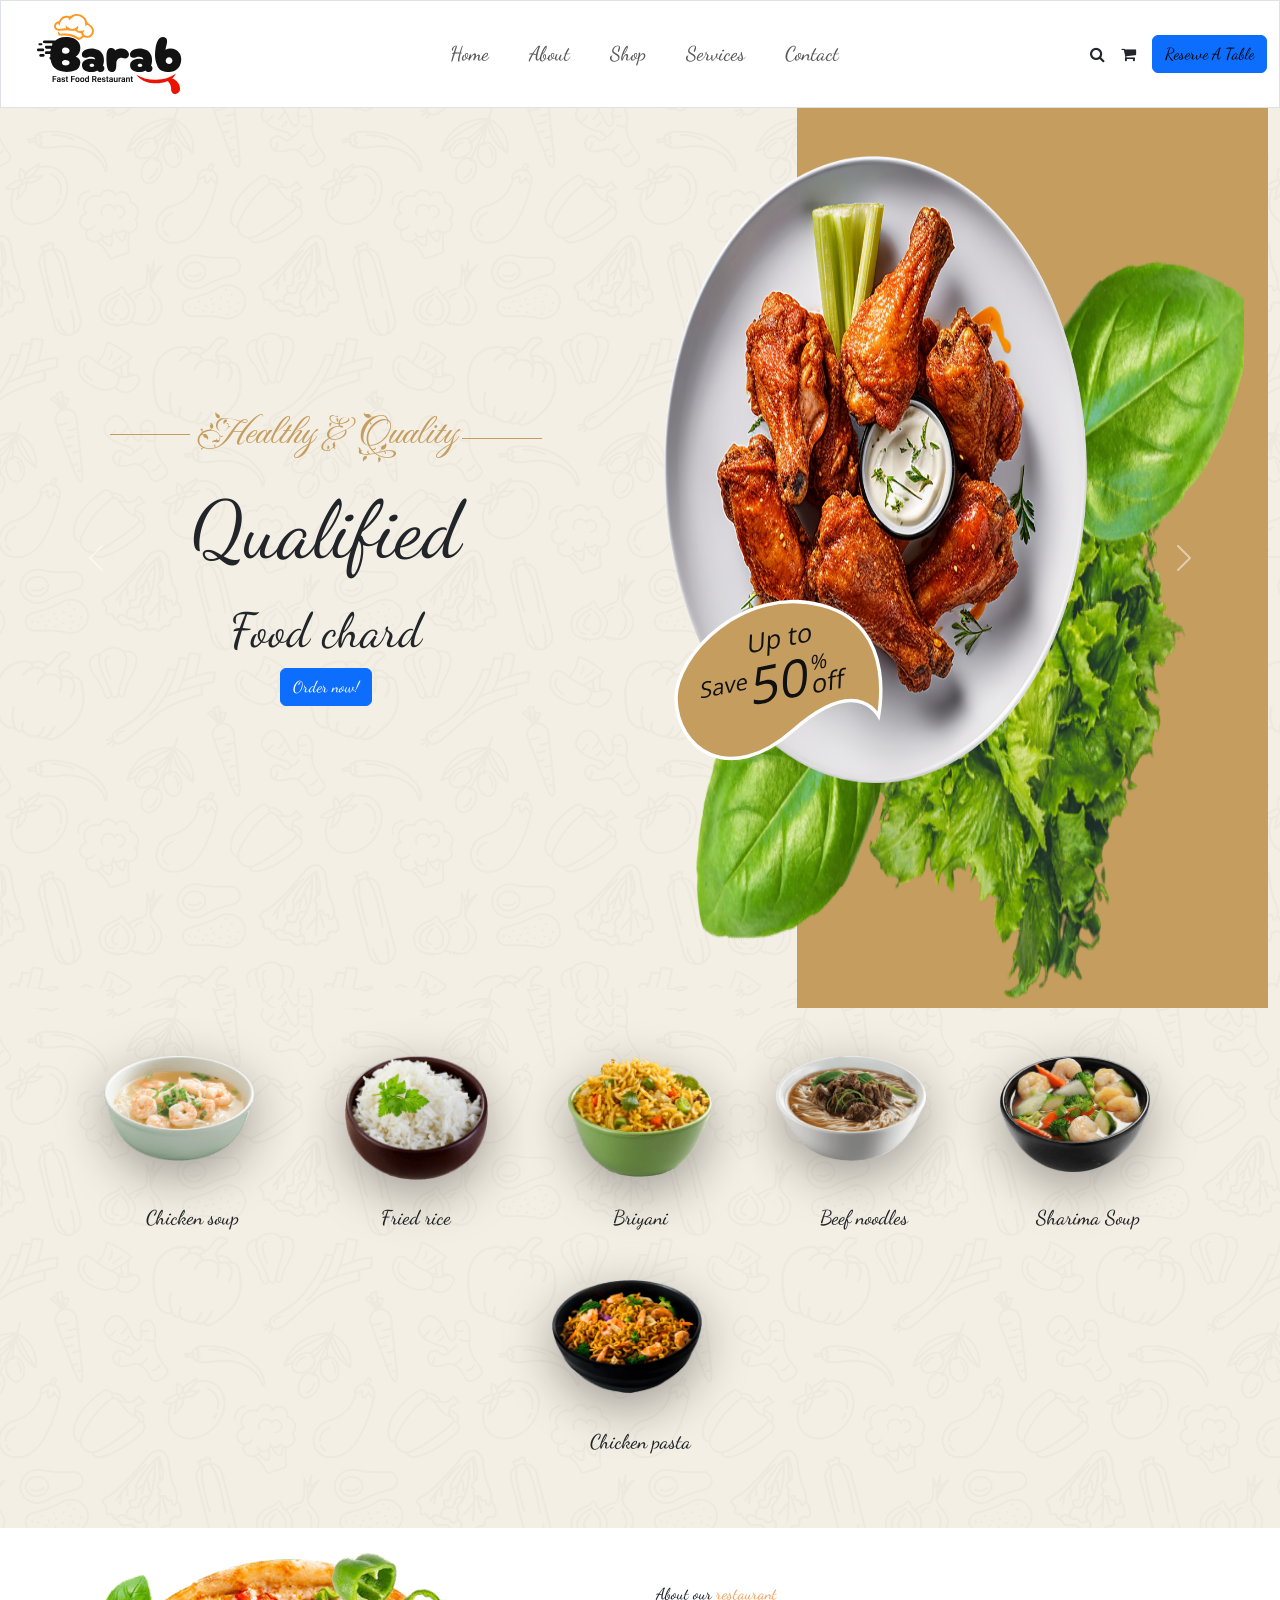
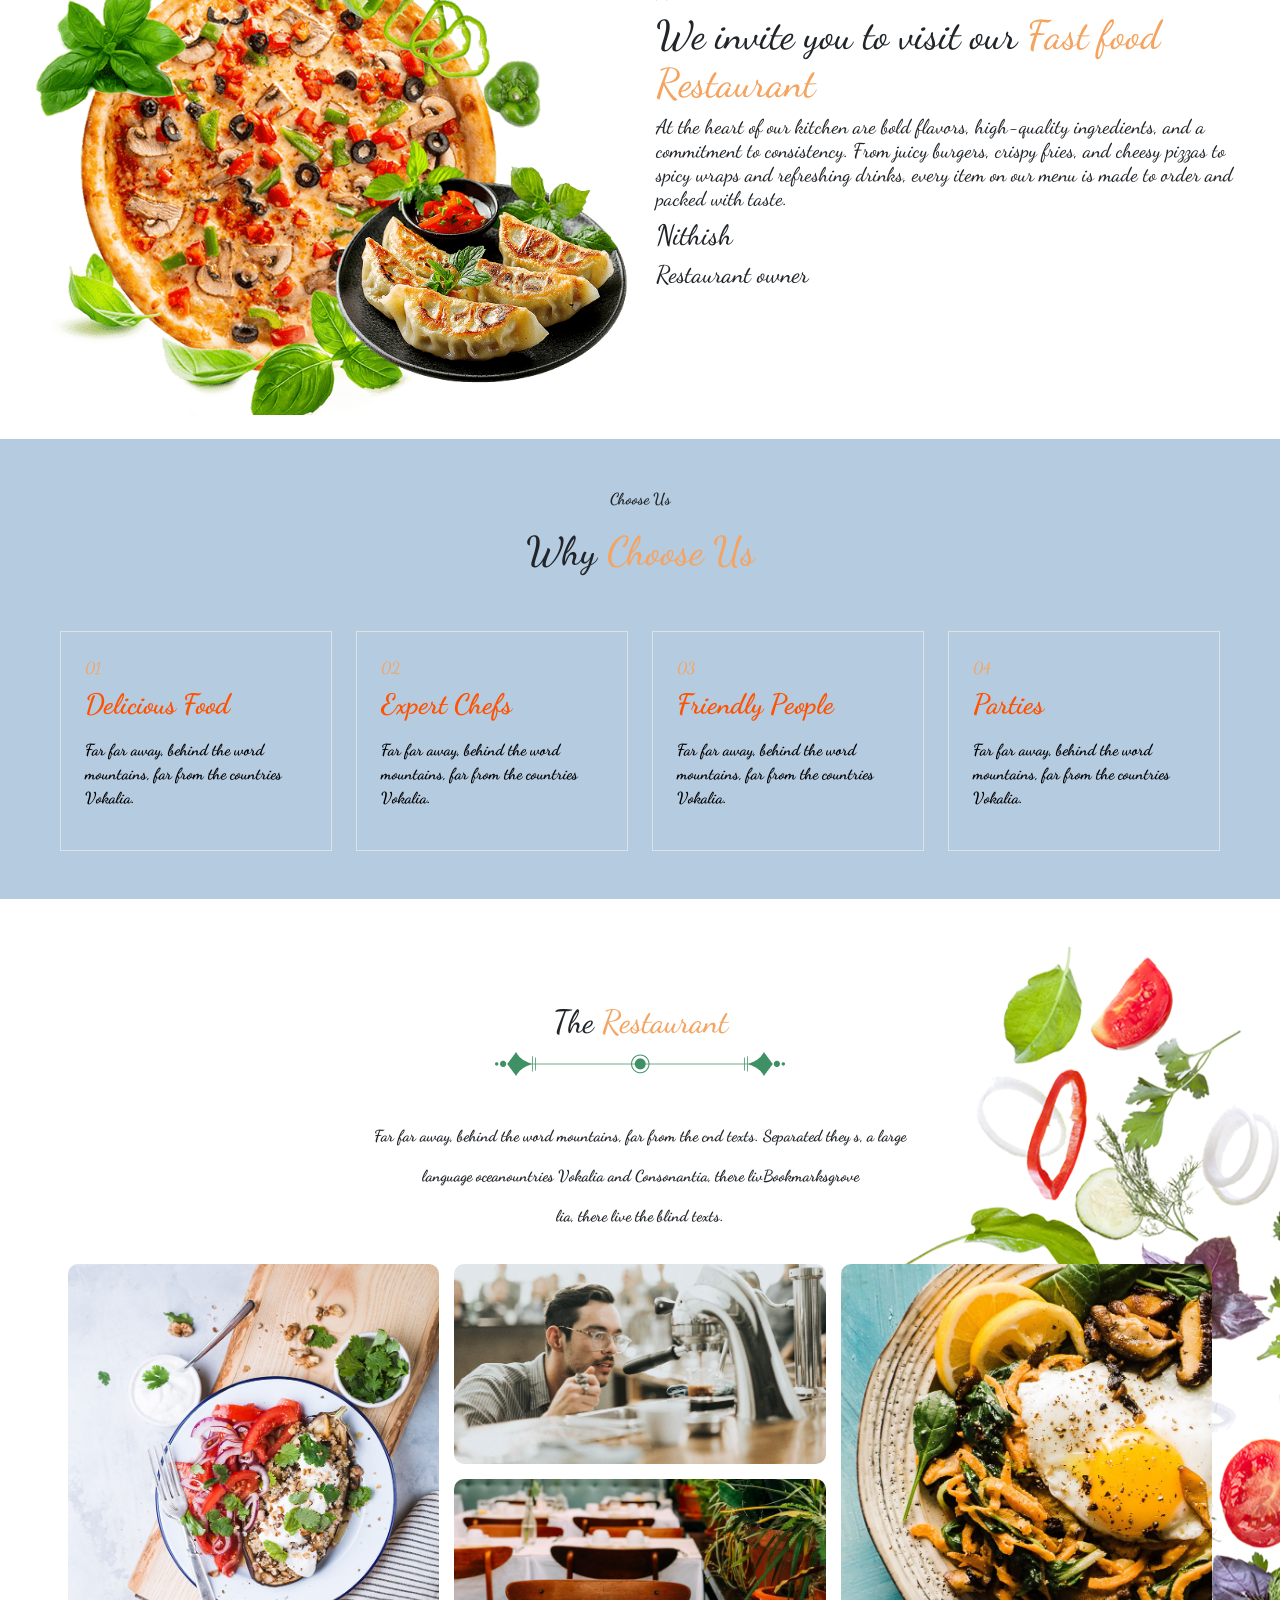
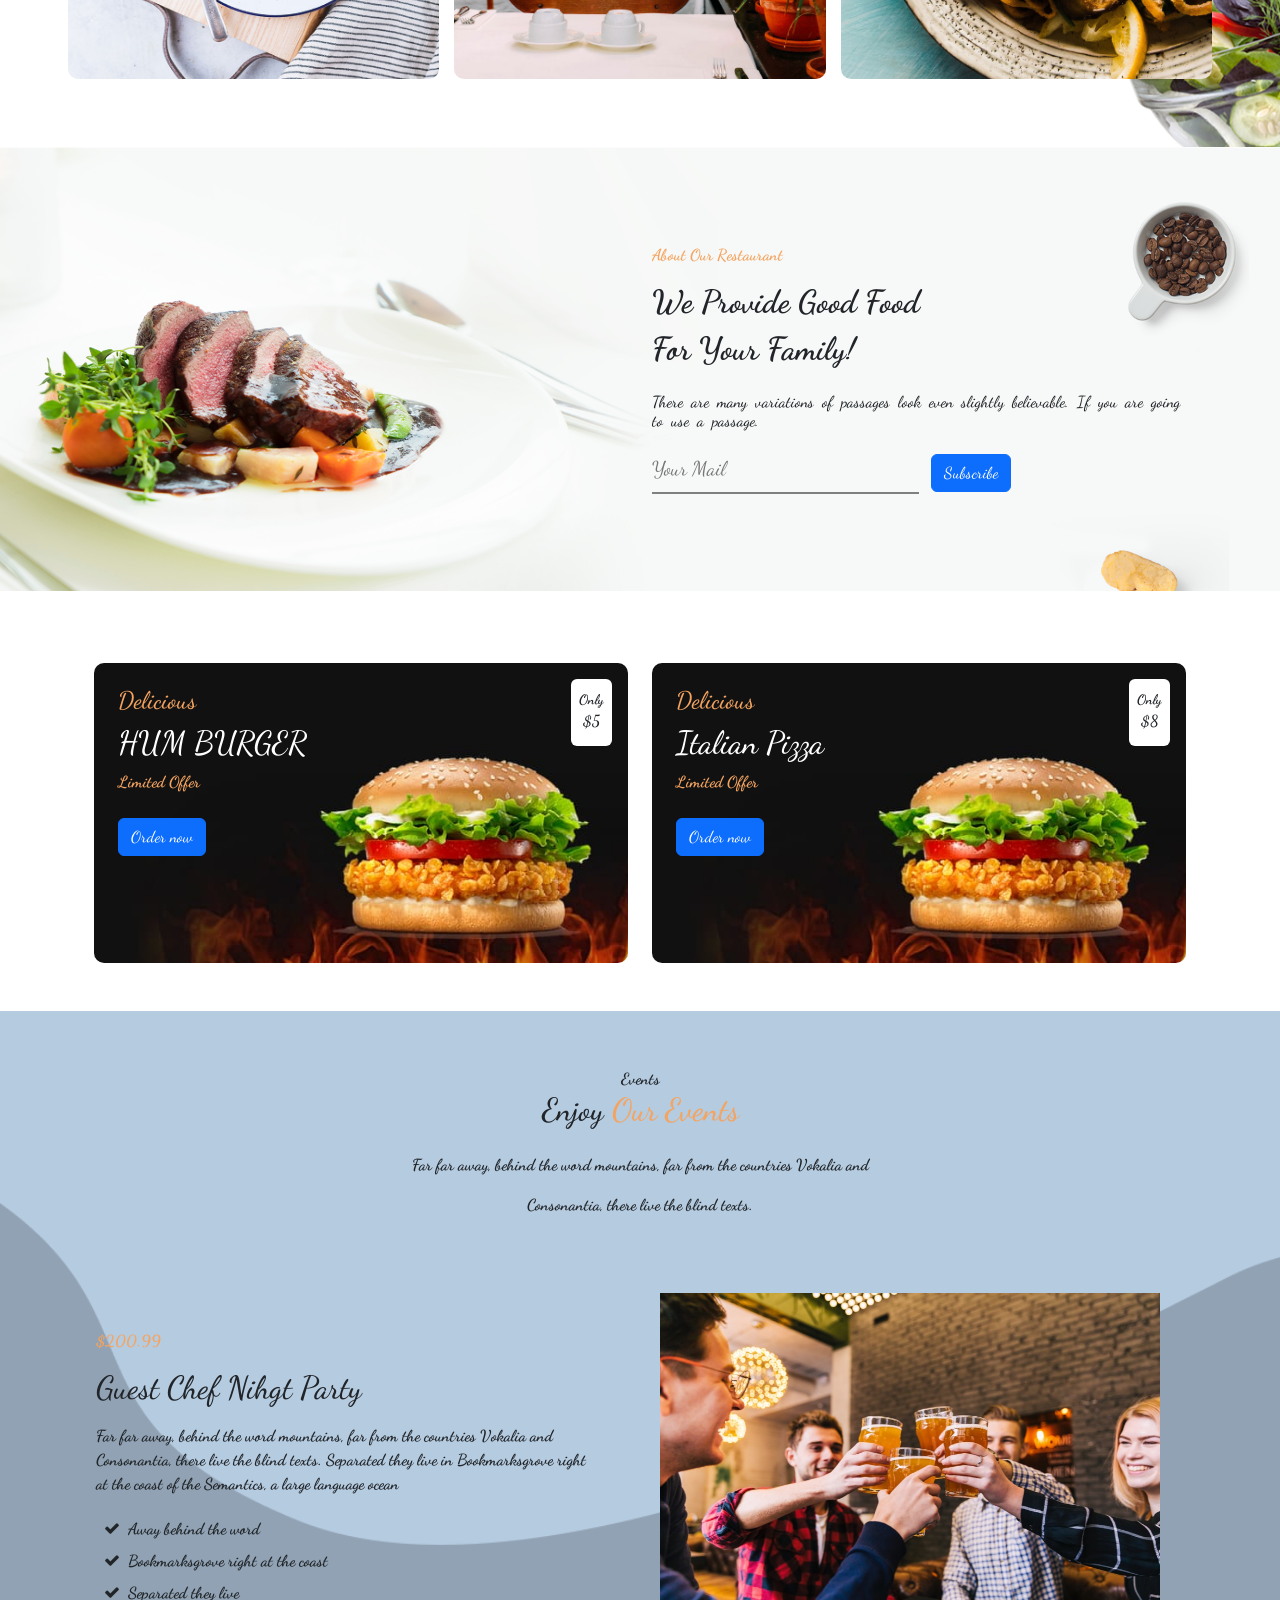
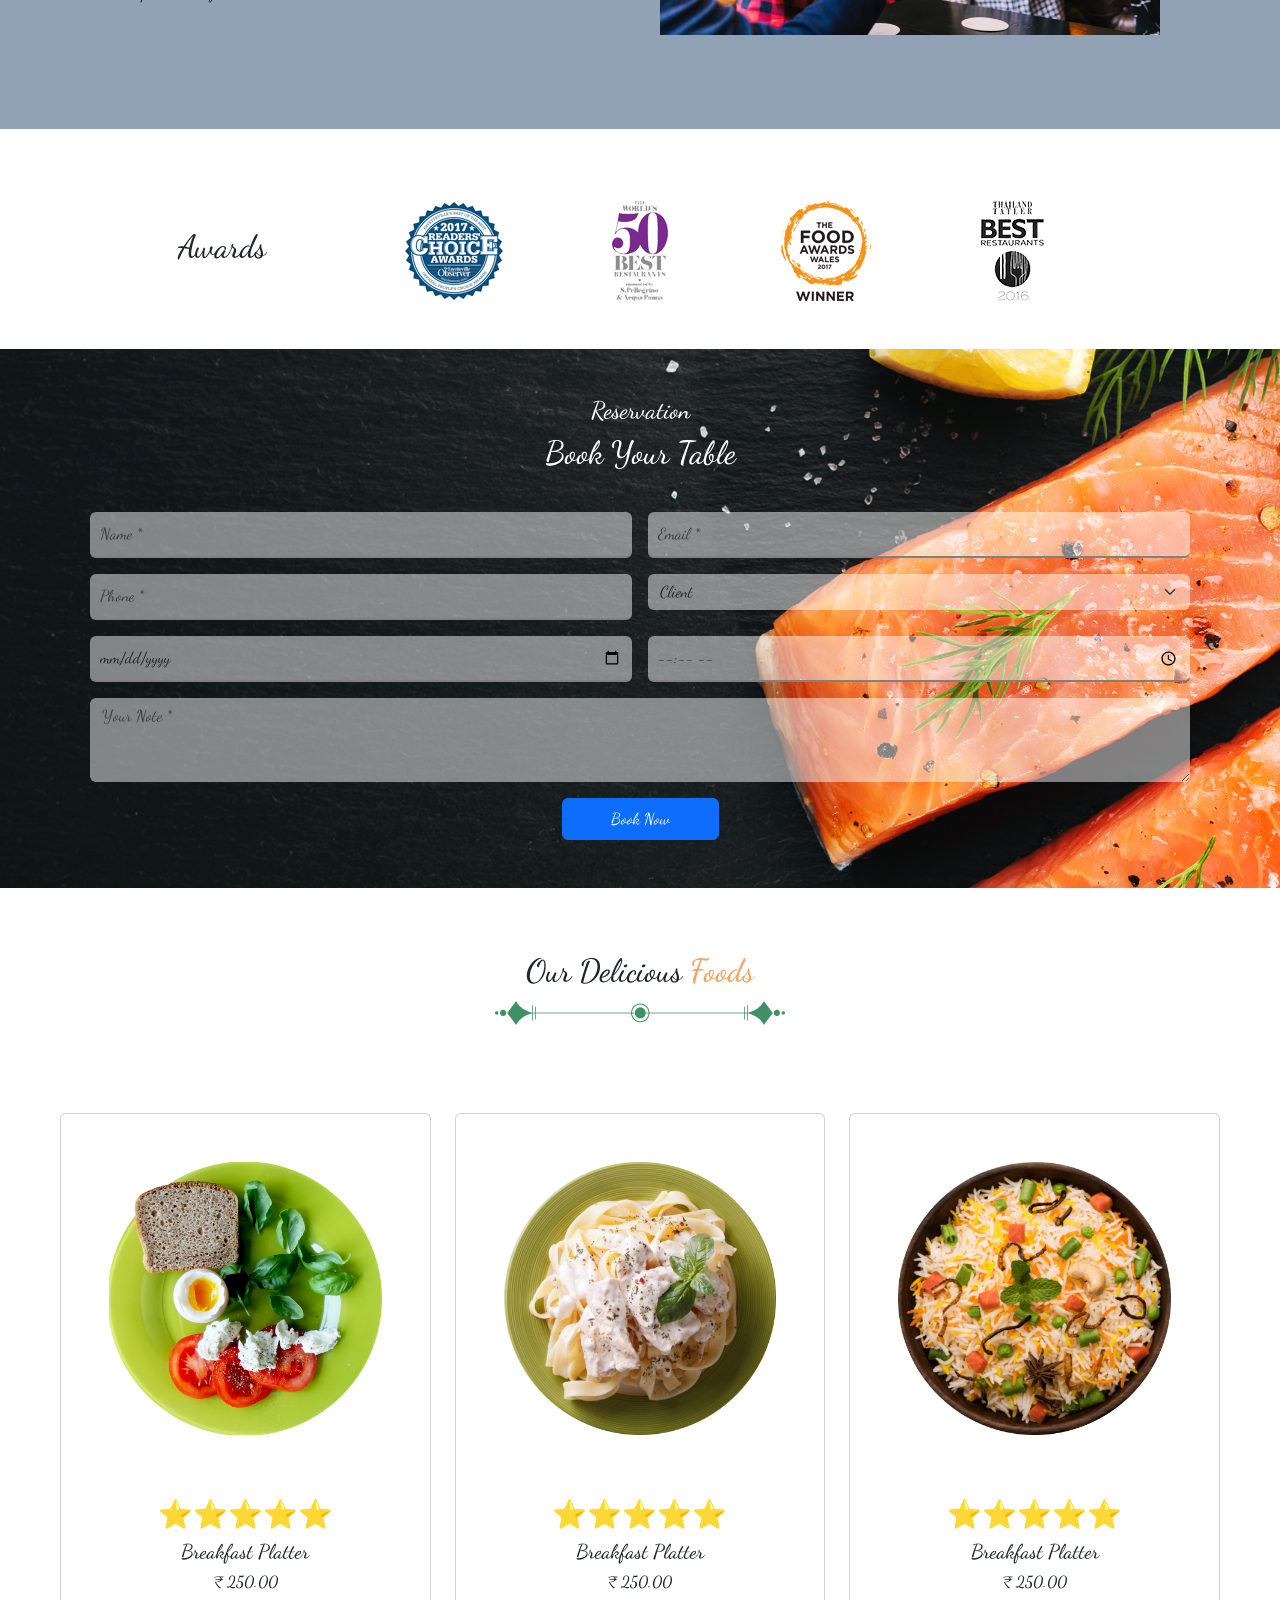
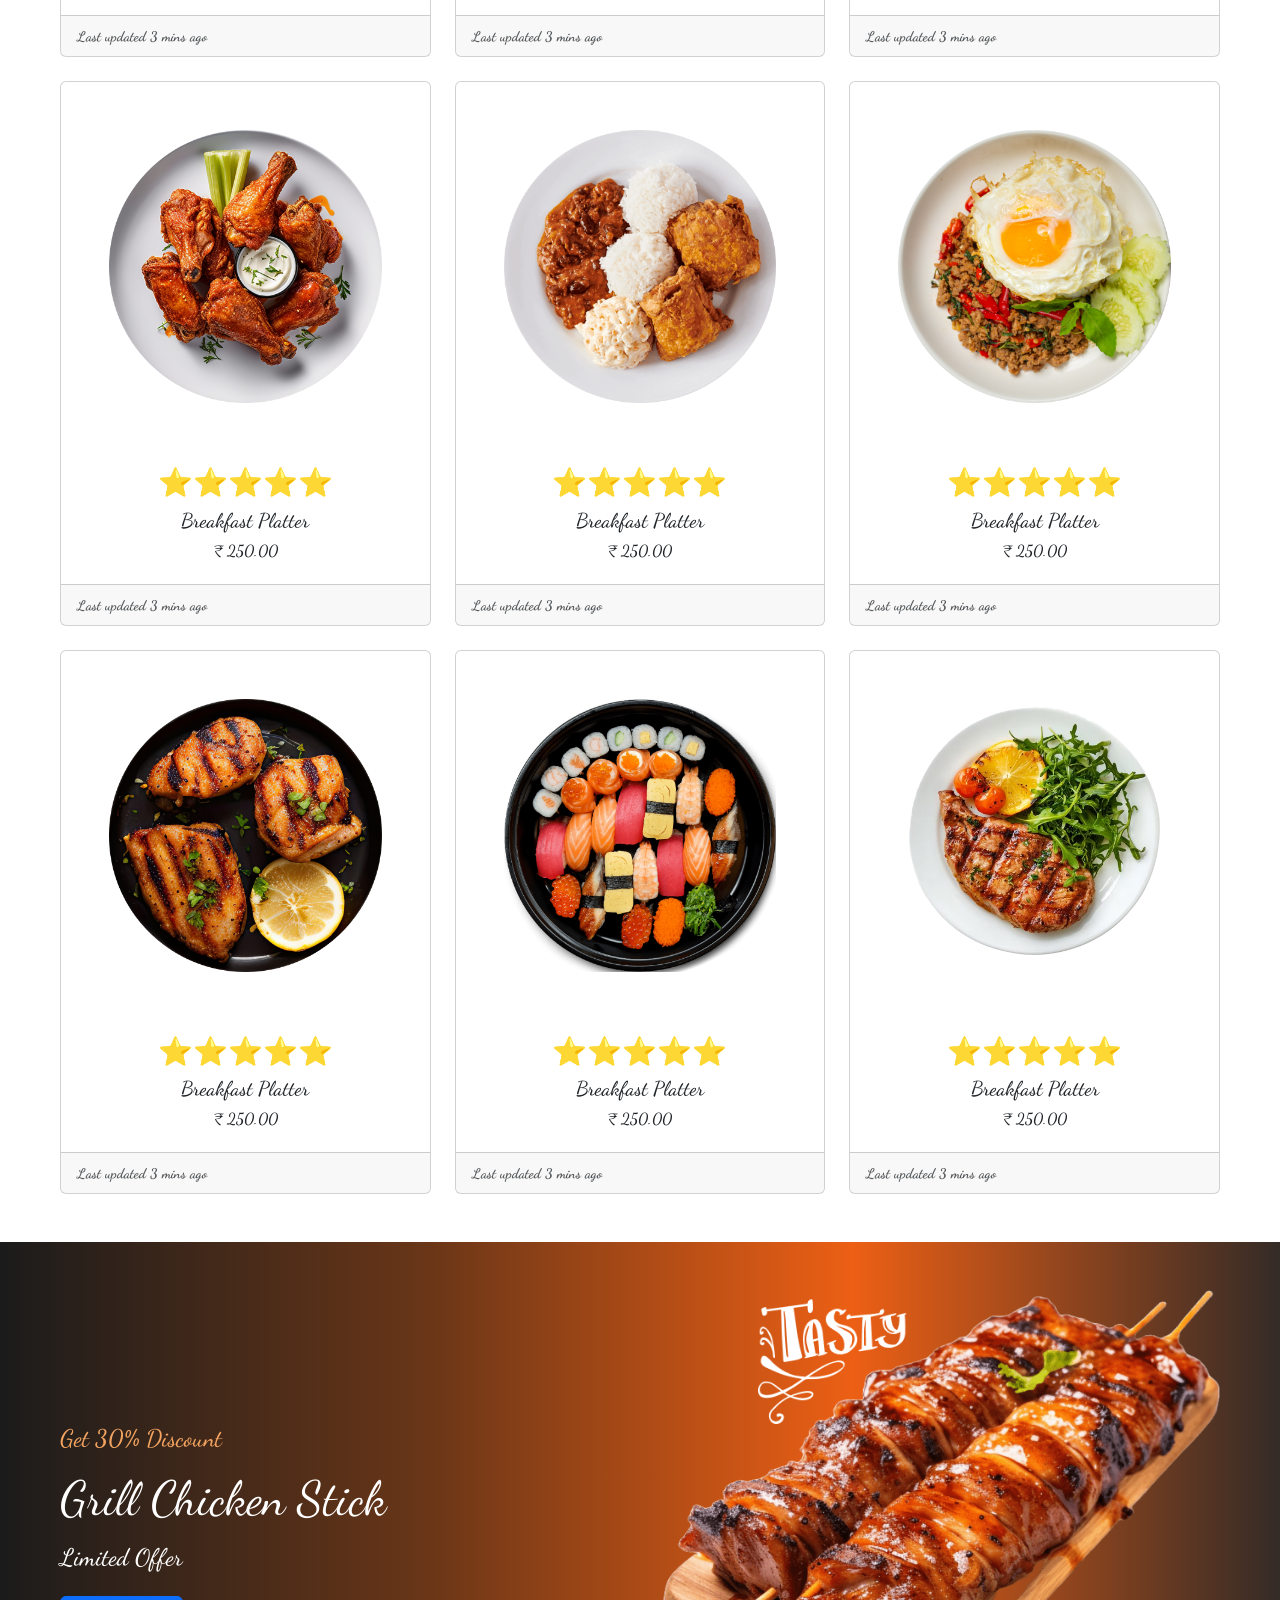
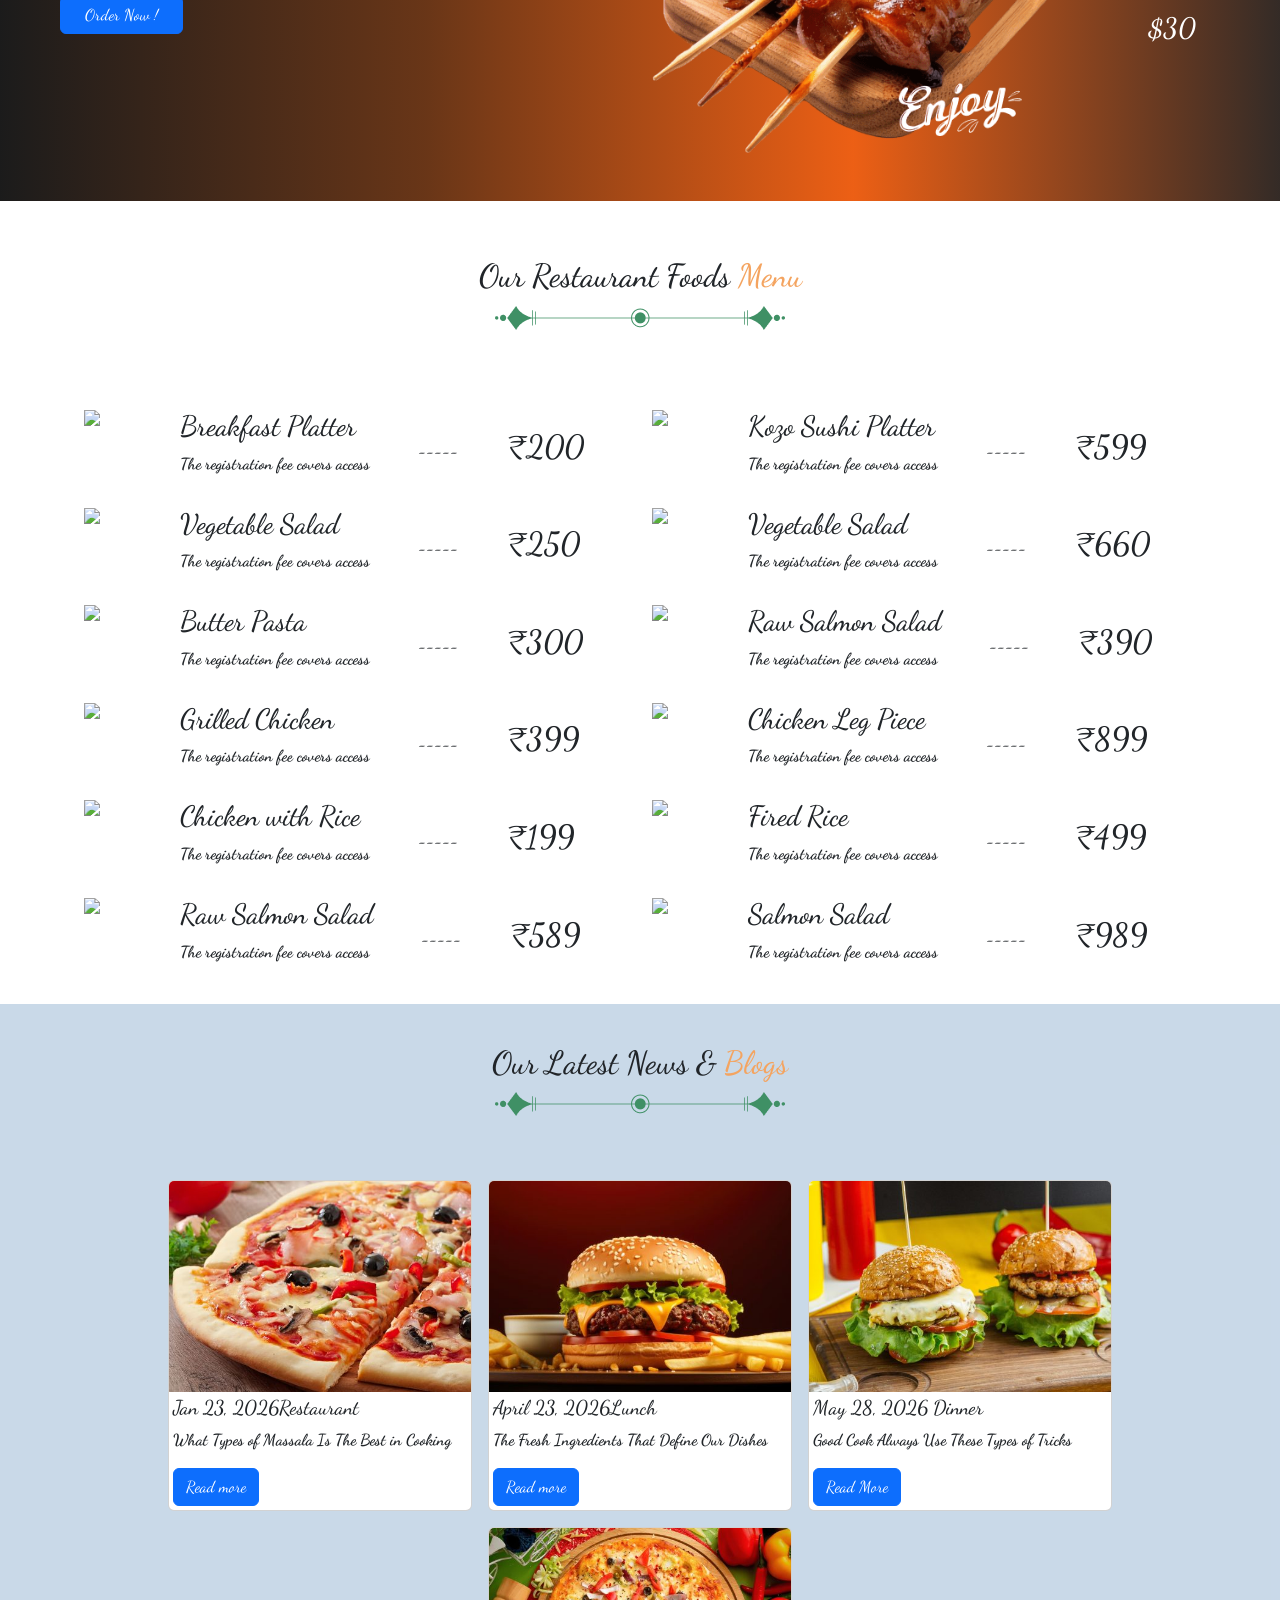
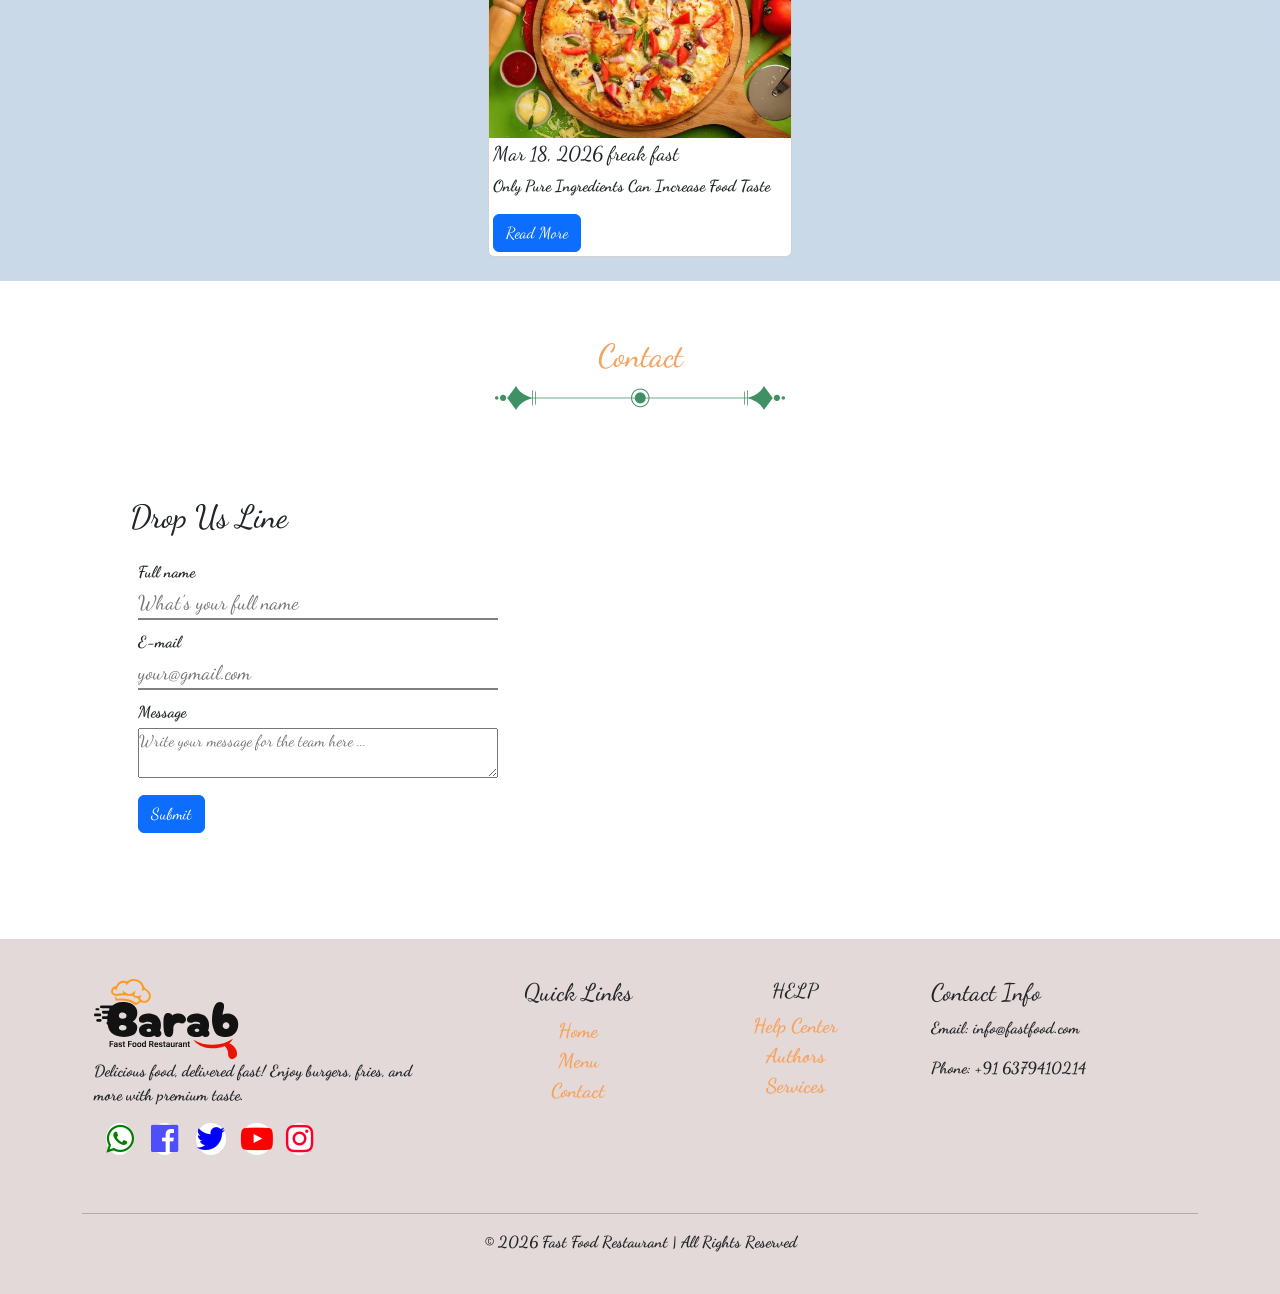
==== index.html @ ada75258 "intex   d change" ====
<!DOCTYPE html>
<html lang="en">

<head>
    <meta charset="UTF-8">
    <meta name="viewport" content="width=device-width, initial-scale=1.0">
    <title>Fast Food Restaurant</title>
    <link rel="icon" href="./Img/logo.svg">
    <link href="https://unpkg.com/aos@2.3.4/dist/aos.css" rel="stylesheet">

    <link href="https://cdn.jsdelivr.net/npm/bootstrap@5.3.8/dist/css/bootstrap.min.css" rel="stylesheet"
        integrity="sha384-sRIl4kxILFvY47J16cr9ZwB07vP4J8+LH7qKQnuqkuIAvNWLzeN8tE5YBujZqJLB" crossorigin="anonymous">
    <link rel="stylesheet" href="https://cdnjs.cloudflare.com/ajax/libs/font-awesome/4.7.0/css/font-awesome.min.css">
    <link rel="stylesheet" href="./css/style.css">
    <link rel="stylesheet" href="./css/glopal.css">

</head>

<body>


    <!-- HEADER -->

    <nav class="navbar navbar-expand-lg bg-white sticky-top border">
        <div class="container-fluid">

            <!-- Logo -->
            <a class="navbar-brand ps-4" href="#">
                <img src="./Img/logo.svg" alt="">
            </a>

            <!-- Toggle Button -->
            <button class="navbar-toggler" type="button" data-bs-toggle="collapse" data-bs-target="#navContent">
                <span class="navbar-toggler-icon"></span>
            </button>

            <!-- Collapsible Content -->
            <div class="collapse navbar-collapse justify-content-between" id="navContent">

                <!-- Menu -->
                <ul class="navbar-nav mx-auto gap-4 h5">
                    <li class="nav-item">
                        <a class="nav-link" href="./intex.html">Home</a>
                    </li>
                    <li class="nav-item">
                        <a class="nav-link" href="./about.html">About</a>
                    </li>
                    <li class="nav-item">
                        <a class="nav-link" href="./shop.html">Shop</a>
                    </li>
                    <li class="nav-item">
                        <a class="nav-link" href="./services.html">Services</a>
                    </li>
                    <li class="nav-item">
                        <a class="nav-link" href="./contact.html">Contact</a>
                    </li>
                </ul>

                <!-- Right Side -->
                <div class="d-flex align-items-center gap-3">
                    <i class="fa fa-search"></i>
                    <i class="fa fa-shopping-cart"></i>
                    <button class="btn btn-primary"><a href="./book.html" style="text-decoration: none;color: black;">Reserve A Table</a></button>
                </div>

            </div>
        </div>
    </nav>


    <!-- FIRST PAGE1 -->

    <div id="carouselExampleInterval" class="carousel slide" data-bs-ride="carousel">
        <div class="carousel-inner">
            <div class="carousel-item active" data-bs-interval="7000">
                <div class="container-fluid text-center w-100 h-auto  d-grid  hero-1">
                    <div class="row d-flex justify-content-center align-items-center">
                        <div class="col" data-aos="fade-up">
                            <p style="color: var(--bs-gray-100); font-family: var( --bs-font-monospace);"
                                class="h1 mb-4 ds position-relative">Healthy &
                                Quality</p>
                            <span class="display-1" style="font-family: var( --bs-font-sans-serif);">Qualified</span>
                            <h2 class="display-5 mt-4" style="font-family: var( --bs-font-sans-serif);">Food chard</h2>
                            <input class="btn btn-primary" type="button" value="Order now!">
                        </div>
                        <div class="col position-relative  min-vh-100 ">
                            <div class="position-absolute w-75 vh-100 top-0 end-0 " data-aos="fade-left"
                                style="background-color: var(  --bs-gray-100);">
                            </div>

                            <div class="position-absolute position-relative top-0 end-0 h-100 " data-aos="fade-up">
                                <img class="h-100 p-4 my-3 img-fluid" src="./Img/hero_shape_3_3.png" alt="">
                            </div>
                            <div class="position-absolute position-relative top-0 start-0 h-100 w-75">
                                <img class="position-absolute img-fluid top-0 start-0 h-75 p-4 my-4"
                                    src="./Img/hero_3_2.png" alt="">
                            </div>
                            <div class="position-absolute start-0  bottom-0  h-50 ">
                                <img class=" mh-100 w-75 p-3 my-4 img-fluid me-5" src="./Img/hero_offer_1.svg" alt="">
                            </div>

                        </div>
                    </div>
                </div>
            </div>
            <div class="carousel-item" data-bs-interval="7000">
                <div class="container-fluid text-center w-100 h-auto  d-grid  hero-1 ">
                    <div class="row d-flex justify-content-center align-items-center">
                        <div class="col" data-aos="fade-up">
                            <p style="color: var(--bs-gray-100); font-family: var( --bs-font-monospace);"
                                class="h1 mb-4 ds position-relative">Healthy &
                                Quality</p>
                            <span class="display-1" style="font-family: var( --bs-font-sans-serif);">Perfection</span>
                            <h2 class="display-5 mt-4" style="font-family: var( --bs-font-sans-serif);">Food Menu</h2>
                            <input class="btn btn-primary" type="button" value="Order now!">
                        </div>
                        <div class="col position-relative  min-vh-100">
                            <div class="position-absolute w-75 vh-100 top-0 end-0 " data-aos="fade-left"
                                style="background-color: var(  --bs-gray-100);">
                            </div>

                            <div class="position-absolute position-relative top-0 end-0 h-100 " data-aos="fade-up">
                                <img class="h-100 p-4 my-3 img-fluid" src="./Img/hero_shape_3_3.png" alt="">
                            </div>
                            <div class="position-absolute position-relative top-0 start-0 h-100 w-75">
                                <img class="position-absolute img-fluid top-0 start-0 h-75 p-4 my-4"
                                    src="./Img/hero_3_3.png" alt="">
                            </div>
                            <div class="position-absolute start-0  bottom-0  h-50 ">
                                <img class=" mh-100 w-75 p-3 my-4  me-5 img-fluid" src="./Img/hero_offer_1.svg" alt="">
                            </div>

                        </div>
                    </div>
                </div>
            </div>
            <div class="carousel-item" data-bs-interval="7000">
                <div class="container-fluid text-center w-100 h-auto  d-grid  hero-1">
                    <div class="row d-flex justify-content-center align-items-center">
                        <div class="col" data-aos="fade-up">
                            <p style="color: var(--bs-gray-100); font-family: var( --bs-font-monospace);"
                                class="h1 mb-4 ds position-relative">Healthy &
                                Quality</p>
                            <span class="display-1" style="font-family: var( --bs-font-sans-serif);">Fast Food</span>
                            <h2 class="display-5 mt-4" style="font-family: var( --bs-font-sans-serif);">Food Menu</h2>
                            <input class="btn btn-primary" type="button" value="Order now!">
                        </div>
                        <div class="col position-relative  min-vh-100">
                            <div class="position-absolute w-75 vh-100 top-0 end-0 " data-aos="fade-left"
                                style="background-color: var(  --bs-gray-100);">
                            </div>

                            <div class="position-absolute position-relative top-0 end-0 h-100 " data-aos="fade-up">
                                <img class="h-100 p-4 img-fluid my-3" src="./Img/hero_shape_3_3.png" alt="">
                            </div>
                            <div class="position-absolute position-relative top-0 start-0 h-100 w-75">
                                <img class="position-absolute img-fluid img-fluid top-0 start-0 h-75 p-4 my-4"
                                    src="./Img/hero_3_1.png" alt="">
                            </div>
                            <div class="position-absolute start-0  bottom-0  h-50 ">
                                <img class=" mh-100 w-75 p-3 my-4 img-fluid  me-5" src="./Img/hero_offer_1.svg" alt="">
                            </div>

                        </div>
                    </div>
                </div>
            </div>
        </div>
        <button class="carousel-control-prev" type="button" data-bs-target="#carouselExampleInterval"
            data-bs-slide="prev">
            <span class="carousel-control-prev-icon" aria-hidden="true"></span>
            <span class="visually-hidden">Previous</span>
        </button>
        <button class="carousel-control-next" type="button" data-bs-target="#carouselExampleInterval"
            data-bs-slide="next">
            <span class="carousel-control-next-icon" aria-hidden="true"></span>
            <span class="visually-hidden">Next</span>
        </button>
    </div>

    <!-- SECOND PAGE2 -->

    <div id="carouselExampleSlidesOnly" class="carousel slide" data-bs-ride="carousel">
        <div class="carousel-inner">
            <div class="carousel-item active hero-bg1">
                <div class="row justify-content-center gap-4 py-5 px-1">

                    <div class=" col-1 food " style="height: 200px; width: 200px;">
                        <div class="img h-75">
                            <img src="./Img/category_box_2.png" alt="">
                        </div>
                        <h5 class="text-center">Chicken soup</h5>
                    </div>
                    <div class=" col-1 " style="height: 200px; width: 200px;">
                        <div class="img  h-75 px-3">
                            <img src="./Img/category_box_1.png" alt="">
                        </div>
                        <h5 class="text-center">Fried rice</h5>
                    </div>
                    <div class=" col-1  " style="height: 200px; width: 200px;">
                        <div class="img  h-75 px-3">
                            <img src="./Img/category_box_4.png" alt="">
                        </div>
                        <h5 class="text-center">Briyani</h5>
                    </div>
                    <div class=" col-1 " style="height: 200px; width: 200px;">
                        <div class="img  h-75">
                            <img src="./Img/category_box_3.png" alt="">
                        </div>
                        <h5 class="text-center">Beef noodles</h5>
                    </div>
                    <div class=" col-1  " style="height: 200px; width: 200px;">
                        <div class="img  h-75">
                            <img src="./Img/category_box_6.png" alt="">
                        </div>
                        <h5 class="text-center">Sharima Soup</h5>
                    </div>
                    <div class=" col-1  " style="height: 200px; width: 200px;">
                        <div class="img  h-75">
                            <img src="./Img/category_box_5.png" alt="">
                        </div>
                        <h5 class="text-center">Chicken pasta</h5>
                    </div>
                </div>
            </div>
            <div class="carousel-item hero-bg1">
                <div class="row justify-content-center gap-4 py-5 px-1">
                    <div class=" col-1 " style="height: 200px; width: 200px;">
                        <div class="img  h-75 px-3">
                            <img src="./Img/category_box_1.png" alt="">
                        </div>
                        <h5 class="text-center">Fried rice</h5>
                    </div>
                    <div class=" col-1  " style="height: 200px; width: 200px;">
                        <div class="img  h-75">
                            <img src="./Img/category_box_2.png" alt="">
                        </div>
                        <h5 class="text-center">Chicken soup</h5>
                    </div>
                    <div class=" col-1 " style="height: 200px; width: 200px;">
                        <div class="img  h-75">
                            <img src="./Img/category_box_3.png" alt="">
                        </div>
                        <h5 class="text-center">Beef noodles</h5>
                    </div>
                    <div class=" col-1  " style="height: 200px; width: 200px;">
                        <div class="img  h-75 px-2">
                            <img src="./Img/category_box_4.png" alt="">
                        </div>
                        <h5 class="text-center">Briyani</h5>
                    </div>
                    <div class=" col-1  " style="height: 200px; width: 200px;">
                        <div class="img  h-75">
                            <img src="./Img/category_box_5.png" alt="">
                        </div>
                        <h5 class="text-center">Chicken pasta</h5>
                    </div>
                    <div class=" col-1   " style="height: 200px; width: 200px;">
                        <div class="img  h-75">
                            <img src="./Img/category_box_6.png" alt="">
                        </div>
                        <h5 class="text-center">Sharima Soup</h5>
                    </div>

                </div>
            </div>
            <!-- <div class="carousel-item">
      <img src="..." class="d-block w-100" alt="...">
    </div> -->
        </div>
    </div>

    <!-- Welcome About -->

    <div class="container-fluid p-4">


        <div class="row ">
            <div class="col-12 col-md-6 mb-4 mb-md-0 text-center ">
                <img class="img-fluid" src="./Img/welcome-about-main-bg.png" alt="">
            </div>
            <div class="col-12 col-md-6 p-3 ">
                <h6 class="mt-3">About our <span class="clr-1">restaurant</span></h6>
                <h1>We invite you to visit our <span class="clr-1">Fast food Restaurant</span></h1>
                <h5>At the heart of our kitchen are bold flavors, high-quality ingredients, and a commitment to
                    consistency. From juicy burgers, crispy fries, and cheesy pizzas to spicy wraps and refreshing
                    drinks, every item on our menu is made to order and packed with taste.</h5>
                <h3>Nithish</h3>
                <h4>Restaurant owner</h4>
            </div>
        </div>
    </div>



    <!-- Why choose  -->
    <div class="container-fluid p-5 position-relative" style="background-color:#b5cbe0;">


        <div class="row text-center mb-4">
            <div class="col">
                <p>Choose Us</p>
                <h1>Why <span class="clr-1">Choose Us</span></h1>
            </div>
        </div>

        <div class="row g-4">

            <div class="col-12 col-sm-6 col-lg-3">
                <div class="border p-4 up-slide h-100">
                    <span class="clr-1 h6">01</span>
                    <h5 class="fw-bold mt-2 red h3 ">Delicious Food</h5>
                    <p class="mt-3 black">Far far away, behind the word mountains, far from the countries Vokalia.</p>
                </div>
            </div>

            <div class="col-12 col-sm-6 col-lg-3">

                <div class="border p-4 up-slide h-100">
                    <span class="clr-1 h6">02</span>
                    <h5 class="fw-bold mt-2 h3 red">Expert Chefs</h5>
                    <p class="mt-3 black">Far far away, behind the word mountains, far from the countries Vokalia.</p>
                </div>
            </div>

            <div class="col-12 col-sm-6 col-lg-3">
                <div class="border p-4 up-slide h-100">
                    <span class="clr-1 h6">03</span>
                    <h5 class="fw-bold mt-2 h3 red">Friendly People</h5>
                    <p class="mt-3 black">Far far away, behind the word mountains, far from the countries Vokalia.</p>
                </div>
            </div>

            <div class="col-12 col-sm-6 col-lg-3">
                <div class="border p-4 up-slide h-100">
                    <span class="clr-1 h6">04</span>
                    <h5 class="fw-bold mt-2 h3 red">Parties</h5>
                    <p class="mt-3 black">Far far away, behind the word mountains, far from the countries Vokalia.</p>
                </div>
            </div>

        </div>

    </div>


    <!-- The restarund -->

    <div class="container-fluid p-5 mt-5"
        style="background-image: url(./Img/food-side-bg.png); background-position: right; background-repeat: no-repeat;">
        <div class="row w-100 mt-2 mb-5">
            <div class="col text-center">
                <h2>The<span class="clr-1"> Restaurant </span></h2>
                <img src="./Img/title-shape.png" alt="">
            </div>
        </div>
        <div class="row w-100 mt-3">
            <p class="text-center">Far far away, behind the word mountains, far from the cnd texts. Separated they s, a
                large </p>
            <p class="text-center"> language oceanountries Vokalia and Consonantia, there livBookmarksgrove</p>
            <p class="text-center">lia, there live the blind texts.</p>
        </div>
        <div class="gallery">
            <div class="item position-relative item1">
                <img class="dsa" src="./Img/dishes_1.jpg" alt="">
            </div>
            <div class="item position-relative item2">
                <img class="dsa" src="./Img/dishes_2.jpg" alt="">
            </div>
            <div class="item position-relative item3">
                <img class="dsa" src="./Img/dishes_3.jpg" alt="">
            </div>
            <div class="item position-relative item4">
                <img class="dsa" src="./Img/dishes_4.jpg" alt="">
            </div>
        </div>
    </div>

    <!-- The About -->

    <div class="container-fluid py-5"
        style="background-image: url(./Img/about-bg.png); background-size: cover; background-repeat: no-repeat;">

        <div class="container">
            <div class="row align-items-center">
                <div class="col-12 col-md-6 my-4">
                    <div class="about-r  w-100" style="height: 300px;"></div>
                </div>

                <!-- Content -->
                <div class="col-12 col-md-6 my-4" data-aos="fade-up">
                    <p class="clr-1">About Our Restaurant</p>
                    <h2 class="fw-bold">We Provide Good Food</h2>
                    <h2 class="fw-bold">For Your Family!</h2>
                    <h6 class="mt-4" style="word-spacing: 4px;">
                        There are many variations of passages look even slightly believable.
                        If you are going to use a passage.
                    </h6>
                    <div class="mt-3">
                        <input class="py-2 w-50" style="border: none; border-bottom:2px solid gray;" type="email"
                            placeholder="Your Mail">
                        <button class="btn btn-primary ms-2">Subscribe</button>
                    </div>
                </div>

            </div>
        </div>
    </div>

    <!-- Offer -->

    <div class="container py-5">
        <div class="row g-4">

            <!-- CARD 1 -->
            <div class="col-12 col-md-6">
                <div class="offer position-relative text-white p-4 h-100"
                    style="background-image: url(./Img/pizza.1.jpg); background-size: cover; background-position: center; border-radius: 10px; overflow: hidden; min-height: 300px;">

                    <div class="content">
                        <h4 class="clr-1">Delicious</h4>
                        <h2>HUM BURGER</h2>
                        <p class="clr-1">Limited Offer</p>
                        <button class="btn btn-primary mt-2">Order now</button>
                    </div>

                    <!-- Price -->
                    <div class="position-absolute top-0 end-0 m-3 text-center bg-white text-dark p-2 rounded">
                        <small>Only</small>
                        <h6>$5</h6>
                    </div>

                </div>
            </div>

            <!-- CARD 2 -->
            <div class="col-12 col-md-6">
                <div class="offer position-relative text-white p-4 h-100"
                    style="background-image: url(./Img/pizza.1.jpg); background-size: cover; background-position: center; border-radius: 10px; overflow: hidden; min-height: 300px;">

                    <div class="content">
                        <h4 class="clr-1">Delicious</h4>
                        <h2>Italian Pizza</h2>
                        <p class="clr-1">Limited Offer</p>
                        <button class="btn btn-primary mt-2">Order now</button>
                    </div>

                    <!-- Price -->
                    <div class="position-absolute top-0 end-0 m-3 text-center bg-white text-dark p-2 rounded">
                        <small>Only</small>
                        <h6>$8</h6>
                    </div>

                </div>
            </div>

        </div>
    </div>
    <!-- Events -->

    <div class="container-fliued p-5"
        style="background-image: url(./Img/ldp_shape-bg.png); background-position: bottom; background-repeat: no-repeat; background-size: cover; background-color:#B5CBE0;">
        <div class="row w-100 mt-2">
            <div class="col text-center">
                <span>Events</span>
                <h2>Enjoy <span class="clr-1">Our Events </span></h2>
            </div>
        </div>
        <div class="row w-100 mt-3">
            <p class="text-center">Far far away, behind the word mountains, far from the countries Vokalia and</p>
            <p class="text-center">Consonantia, there live the blind texts.</p>
        </div>
        <div id="carouselExampleSlidesOnly" class="carousel slide" data-bs-ride="carousel">
            <div class="carousel-inner">
                <div class="carousel-item active">
                    <div class="row gap-3 mt-5">
                        <div class="col-12 col-md-6  p-5" style="height: 400px;">
                            <p class="clr-1">$200.99</p>
                            <h2>Guest Chef Nihgt Party</h2>
                            <p class="mt-3 ">Far far away, behind the word mountains, far from the countries Vokalia and
                                Consonantia,
                                there live the blind texts. Separated they live in Bookmarksgrove right at the coast of
                                the
                                Semantics, a large language ocean</p>
                            <span><i class="fa fa-check p-2" aria-hidden="true"></i>Away behind the word</span><br>
                            <span><i class="fa fa-check p-2" aria-hidden="true"></i>Bookmarksgrove right at the
                                coast</span><br>
                            <span><i class="fa fa-check p-2" aria-hidden="true"></i>Separated they live</span><br>
                        </div>
                        <div class="col  p-1 mt-2">
                            <div class="col"
                                style="height: 350px; width: 500px; background-image: url(./Img/party_2.jpg); background-size: contain; background-repeat: no-repeat;">
                            </div>
                        </div>
                    </div>
                </div>
                <div class="carousel-item">
                    <div class="row gap-3 mt-5 p-4" style="flex-direction: row-reverse;">
                        <div class="col-12 col-md-6  p-5" style="height: 400px;">
                            <p class="clr-1">$200.99</p>
                            <h2>Birthday Party</h2>
                            <p class="mt-3">Far far away, behind the word mountains, far from the countries Vokalia and
                                Consonantia,
                                there live the blind texts. Separated they live in Bookmarksgrove right at the coast of
                                the
                                Semantics, a large language ocean</p>
                            <span><i class="fa fa-check p-2" aria-hidden="true"></i>Away behind the word</span><br>
                            <span><i class="fa fa-check p-2" aria-hidden="true"></i>Bookmarksgrove right at the
                                coast</span><br>
                            <span><i class="fa fa-check p-2" aria-hidden="true"></i>Separated they live</span><br>
                        </div>
                        <div class="col  p-1 mt-2">
                            <div class="col border"
                                style="height: 350px; background-image: url(./Img/party_1.jpg); background-size: cover; background-repeat: no-repeat;">
                            </div>
                        </div>
                    </div>
                </div>
                <!-- <div class="carousel-item">
                   <img src="..." class="d-block w-100" alt="...">
                </div>  -->
            </div>
        </div>
    </div>


    <!-- Awards -->

    <div class="container py-5">
        <div class="row text-center align-items-center g-4">

            <!-- Title -->
            <div class="col-12 col-md-3">
                <h2>Awards</h2>
            </div>

            <!-- Logos -->
            <div class="col-6 col-md-2">
                <img src="./Img/a-1.png" class="img-fluid">
            </div>

            <div class="col-6 col-md-2">
                <img src="./Img/a-2.png" class="img-fluid">
            </div>

            <div class="col-6 col-md-2">
                <img src="./Img/a-3.png" class="img-fluid">
            </div>

            <div class="col-6 col-md-2">
                <img src="./Img/a-4.png" class="img-fluid">
            </div>

        </div>
    </div>


    <!-- Book table -->

    <div class="container-fluid py-5"
        style="background-image: url(./Img/booking_tabel_bg.png); background-size: cover;">

        <div class="container">

            <!-- Heading -->
            <div class="text-center mb-4">
                <h4 class="clr">Reservation</h4>
                <h2 class="clr">Book Your Table</h2>
            </div>

            <!-- Form -->
            <form>


                <div class="row g-3 for">

                    <!-- Left -->
                    <div class="col-12 col-md-6">
                        <input type="text" class="form-control" placeholder="Name *" required>
                    </div>

                    <div class="col-12 col-md-6">
                        <input type="email" class="form-control" placeholder="Email *" required>
                    </div>

                    <div class="col-12 col-md-6">
                        <input type="number" class="form-control" placeholder="Phone *" required>
                    </div>

                    <div class="col-12 col-md-6">
                        <select class="form-select" required style="background-color: #ffffff7a;border: none;">
                            <option selected disabled>Client</option>
                            <option>1 person</option>
                            <option>2 person</option>
                            <option>3 person</option>
                            <option>4 person</option>
                            <option>5 person</option>
                        </select>
                    </div>

                    <div class="col-12 col-md-6">
                        <input type="date" class="form-control" required>
                    </div>

                    <div class="col-12 col-md-6">
                        <input type="time" class="form-control" required>
                    </div>

                    <!-- Textarea -->
                    <div class="col-12">
                        <textarea class="form-control" rows="3" placeholder="Your Note *" style="background-color: #ffffff7a;border: none;color: white;"></textarea>
                    </div>

                    <!-- Button -->
                    <div class="col-12 text-center">
                        <button class="btn btn-primary px-5 py-2">Book Now</button>
                    </div>

                </div>

            </form>

        </div>
    </div>

    <!-- services -->

    <div class="container-fluid p-5">
        <div class="row">
            <div class="col text-center p-3 mb-5">
                <h2>Our Delicious <span class="clr-1">Foods</span></h2>
                <img src="./Img/title-shape.png" alt="">
            </div>
        </div>
        <div class="row row-cols-1 row-cols-md-3 g-4">
            <div class="col">
                <div class="card h-100 servis">
                    <img src="./Img/product_1.png" class="p-5" alt="...">
                    <div class="card-body  text-center bot">
                        <h3>⭐⭐⭐⭐⭐</h3>
                        <h5 class="card-title ho-cl">Breakfast Platter</h5>
                        <h6>₹ 250.00</h6>
                    </div>
                    <div class="card-footer">
                        <small class="text-body-secondary hov">Last updated 3 mins ago</small>
                    </div>
                </div>
            </div>
            <div class="col">
                <div class="card h-100 servis">
                    <img src="./Img/product_2.png" class="p-5" alt="...">
                    <div class="card-body text-center bot">
                        <h3>⭐⭐⭐⭐⭐</h3>
                        <h5 class="card-title ho-cl">Breakfast Platter</h5>
                        <h6>₹ 250.00</h6>
                    </div>
                    <div class="card-footer">
                        <small class="text-body-secondary">Last updated 3 mins ago</small>
                    </div>
                </div>
            </div>
            <div class="col">
                <div class="card h-100 servis">
                    <img src="./Img/product_3.png" class="p-5" alt="...">
                    <div class="card-body text-center bot">
                        <h3>⭐⭐⭐⭐⭐</h3>
                        <h5 class="card-title ho-cl">Breakfast Platter</h5>
                        <h6>₹ 250.00</h6>
                    </div>
                    <div class="card-footer">
                        <small class="text-body-secondary">Last updated 3 mins ago</small>
                    </div>
                </div>
            </div>
            <div class="col">
                <div class="card h-100 servis">
                    <img src="./Img/product_4.png" class="p-5" alt="...">
                    <div class="card-body text-center bot">
                        <h3>⭐⭐⭐⭐⭐</h3>
                        <h5 class="card-title ho-cl">Breakfast Platter</h5>
                        <h6>₹ 250.00</h6>
                    </div>
                    <div class="card-footer">
                        <small class="text-body-secondary">Last updated 3 mins ago</small>
                    </div>
                </div>
            </div>
            <div class="col">
                <div class="card h-100 servis">
                    <img src="./Img/product_5.png" class="p-5" alt="...">
                    <div class="card-body text-center bot">
                        <h3>⭐⭐⭐⭐⭐</h3>
                        <h5 class="card-title ho-cl">Breakfast Platter</h5>
                        <h6>₹ 250.00</h6>
                    </div>
                    <div class="card-footer">
                        <small class="text-body-secondary">Last updated 3 mins ago</small>
                    </div>
                </div>
            </div>
            <div class="col">
                <div class="card h-100 servis">
                    <img src="./Img/product_6.png" class="p-5" alt="...">
                    <div class="card-body text-center bot">
                        <h3>⭐⭐⭐⭐⭐</h3>
                        <h5 class="card-title ho-cl">Breakfast Platter</h5>
                        <h6>₹ 250.00</h6>
                    </div>
                    <div class="card-footer">
                        <small class="text-body-secondary">Last updated 3 mins ago</small>
                    </div>
                </div>
            </div>
            <div class="col">
                <div class="card h-100 servis">
                    <img src="./Img/product_7.png" class="p-5" alt="...">
                    <div class="card-body text-center bot">
                        <h3>⭐⭐⭐⭐⭐</h3>
                        <h5 class="card-title ho-cl">Breakfast Platter</h5>
                        <h6>₹ 250.00</h6>
                    </div>
                    <div class="card-footer">
                        <small class="text-body-secondary">Last updated 3 mins ago</small>
                    </div>
                </div>
            </div>
            <div class="col">
                <div class="card h-100 servis">
                    <img src="./Img/product_8.png" class="p-5" alt="...">
                    <div class="card-body text-center bot">
                        <h3>⭐⭐⭐⭐⭐</h3>
                        <h5 class="card-title ho-cl">Breakfast Platter</h5>
                        <h6>₹ 250.00</h6>
                    </div>
                    <div class="card-footer">
                        <small class="text-body-secondary">Last updated 3 mins ago</small>
                    </div>
                </div>
            </div>
            <div class="col">
                <div class="card h-100 servis">
                    <img src="./Img/hero_3_3.png" class="p-5" alt="...">
                    <div class="card-body text-center bot">
                        <h3>⭐⭐⭐⭐⭐</h3>
                        <h5 class="card-title ho-cl">Breakfast Platter</h5>
                        <h6>₹ 250.00</h6>
                    </div>
                    <div class="card-footer">
                        <small class="text-body-secondary">Last updated 3 mins ago</small>
                    </div>
                </div>
            </div>
        </div>
    </div>

    <!-- Discount -->

    <div class="container-fluid p-5"
        style="background:repeating-linear-gradient(to right,#0f0f0ff2,#612b0bf2,#eb5404ee,#1e140fe6);">

        <div class="row align-items-center">

            <!-- LEFT CONTENT -->
            <div class="col-12 col-md-6 text-center text-md-start mb-4 mb-md-0">
                <h4 class="clr-1 mt-3 fs-4">Get 30% Discount</h4>
                <h1 class="clr mt-3 display-5">Grill Chicken Stick</h1>
                <h4 class="clr mt-3 fs-4">Limited Offer</h4>
                <button class="mt-3 btn btn-primary px-4">Order Now !</button>
            </div>

            <!-- RIGHT IMAGE -->
            <div class="col-12 col-md-6 position-relative text-center">

                <img src="./Img/discount.png" class="img-fluid" alt="">

                <!-- PRICE BOX -->
                <div class="position-absolute bottom-0 end-0 translate-middle-y d-flex justify-content-center align-items-center"
                    style="height: 120px; width: 120px; background-image: url(https://wordpress.themehour.net/restar/wp-content/uploads/2024/05/shape_bg_2.svg); background-size: cover;">
                    <h3 class="clr">$30</h3>

                </div>

            </div>

        </div>
    </div>



    <!-- Food menu -->

    <div class="container-fluid  p-4">
        <div class="row py-3 gap-4">
            <div class="col text-center p-3 mb-5">
                <h2>Our Restaurant Foods <span class="clr-1"> Menu</span></h2>
                <img class="img-fluid" src="./Img/title-shape.png" alt="">
            </div>
        </div>
        <div class="row px-5  ">
            <div class="col-md-6 d-flex flex-column gap-3 ">
                <div class="col-md-12 ">
                    <div class="d-flex gap-3 ">
                        <img src="./img/product_1.png" style="width: 80px;">
                        <div class="d-flex gap-5 align-items-center hov-clr ">
                            <div>
                                <h3>Breakfast Platter</h3>
                                <p>The registration fee covers access</p>
                            </div>
                            <div>-----</div>
                            <h2>₹200</h2>
                        </div>
                    </div>
                </div>
                <div class="col-md-12 ">
                    <div class="d-flex gap-3 ">
                        <img src="./img/product_2.png" style="width: 80px;">
                        <div class="d-flex gap-5 align-items-center hov-clr">
                            <div>
                                <h3>Vegetable Salad</h3>
                                <p>The registration fee covers access</p>
                            </div>
                            <div>-----</div>
                            <h2>₹250</h2>
                        </div>
                    </div>
                </div>
                <div class="col-md-12 ">

                    <div class="d-flex gap-3 ">
                        <img src="./img/product_3.png" style="width: 80px;">
                        <div class="d-flex gap-5 align-items-center hov-clr ">
                            <div>
                                <h3>Butter Pasta</h3>
                                <p>The registration fee covers access</p>
                            </div>
                            <div>-----</div>
                            <h2>₹300</h2>
                        </div>
                    </div>
                </div>
                <div class="col-md-12 ">
                    <div class="d-flex gap-3 ">
                        <img src="./img/product_4.png" style="width: 80px;">
                        <div class="d-flex gap-5 align-items-center hov-clr">
                            <div>
                                <h3>Grilled Chicken</h3>
                                <p>The registration fee covers access</p>
                            </div>
                            <div>-----</div>
                            <h2>₹399</h2>
                        </div>
                    </div>
                </div>
                <div class="col-md-12 ">
                    <div class="d-flex gap-3 ">
                        <img src="./img/product_5.png" style="width: 80px;">
                        <div class="d-flex gap-5 align-items-center hov-clr">
                            <div>
                                <h3>Chicken with Rice</h3>
                                <p>The registration fee covers access</p>
                            </div>
                            <div>-----</div>
                            <h2>₹199</h2>
                        </div>
                    </div>
                </div>
                <div class="col-md-12 ">
                    <div class="d-flex gap-3 ">
                        <img src="./img/product_6.png" style="width: 80px;">
                        <div class="d-flex gap-5 align-items-center hov-clr">
                            <div>
                                <h3>Raw Salmon Salad</h3>
                                <p>The registration fee covers access</p>
                            </div>
                            <div>-----</div>
                            <h2>₹589</h2>
                        </div>
                    </div>
                </div>
            </div>
            <div class="col-md-6 d-flex flex-column gap-3 ">

                <div class="col-md-12 ">
                    <div class="d-flex gap-3 ">
                        <img src="./img/product_7.png" style="width: 80px;">
                        <div class="d-flex gap-5 align-items-center hov-clr">
                            <div>
                                <h3>Kozo Sushi Platter</h3>
                                <p>The registration fee covers access</p>
                            </div>
                            <div>-----</div>
                            <h2>₹599</h2>
                        </div>
                    </div>
                </div>
                <div class="col-md-12 ">
                    <div class="d-flex gap-3 ">
                        <img src="./img/product_8.png" style="width: 80px;">
                        <div class="d-flex gap-5 align-items-center hov-clr">
                            <div>
                                <h3>Vegetable Salad</h3>
                                <p>The registration fee covers access</p>
                            </div>
                            <div>-----</div>
                            <h2>₹660</h2>
                        </div>
                    </div>
                </div>
                <div class="col-md-12 ">
                    <div class="d-flex gap-3 ">
                        <img src="./img/product_9.png" style="width: 80px;">
                        <div class="d-flex gap-5 align-items-center hov-clr">
                            <div>
                                <h3>Raw Salmon Salad</h3>
                                <p>The registration fee covers access</p>
                            </div>
                            <div>-----</div>
                            <h2>₹390</h2>
                        </div>
                    </div>
                </div>
                <div class="col-md-12 ">
                    <div class="d-flex gap-3 ">
                        <img src="./img/product_11.png" style="width: 80px;">
                        <div class="d-flex gap-5 align-items-center hov-clr">
                            <div>
                                <h3>Chicken Leg Piece</h3>
                                <p>The registration fee covers access</p>
                            </div>
                            <div>-----</div>
                            <h2>₹899</h2>
                        </div>
                    </div>
                </div>
                <div class="col-md-12 ">
                    <div class="d-flex gap-3 ">
                        <img src="./img/product_3.png" style="width: 80px;">
                        <div class="d-flex gap-5 align-items-center hov-clr">
                            <div>
                                <h3>Fired Rice</h3>
                                <p>The registration fee covers access</p>
                            </div>
                            <div>-----</div>
                            <h2>₹499</h2>
                        </div>
                    </div>
                </div>
                <div class="col-md-12 ">
                    <div class="d-flex gap-3 ">
                        <img src="./img/product_2.png" style="width: 80px;">
                        <div class="d-flex gap-5 align-items-center hov-clr">
                            <div>
                                <h3>Salmon Salad</h3>
                                <p>The registration fee covers access</p>
                            </div>
                            <div>-----</div>
                            <h2>₹989</h2>
                        </div>
                    </div>
                </div>









            </div>
        </div>
    </div>




    <!-- Our Blogs -->

    <div class="container-fluid p-4" style="background-color: #b5cbe0b9;">


        <div class="row">
            
            <div class="col text-center p-3 mb-5">
                <h2>Our Latest News & <span class="clr-1"> Blogs</span></h2>
                <img src="./Img/title-shape.png" alt="">
            </div>
        </div>
        <div class="row gap-3 justify-content-center">
           
            <div class="card p-0 zoo" style="width: 19rem; ">
                <div>
                    <img src="./Img/blog-s-1.jpg" class="" alt="...">
                </div>
                <div class="card-body p-1">
                    <h5 class="card-title">
                        Jan 23, 2026Restaurant
                    </h5>
                    <p class="card-text"> What Types of Massala Is The Best in Cooking
                    </p>
                    <a href="#" class="btn btn-primary">Read more</a>
                </div>
            </div>
            
            <div class="card p-0 zoo" style="width: 19rem;">
                <img src="./Img/blog-s-2.jpg" class="" alt="...">
                <div class="card-body p-1">
                    <h5 class="card-title"> April 23, 2026Lunch</h5>
                    <p class="card-text"> The Fresh Ingredients That Define Our Dishes
                    </p>
                    <a href="#" class="btn btn-primary">Read more</a>
                </div>
            </div>
            <div class="card p-0 zoo" style="width: 19rem;">
                <img src="./Img/blog-s-3.jpg" class="" alt="...">
                <div class="card-body p-1">
                    <h5 class="card-title">May 28, 2026 Dinner</h5>
                    <p class="card-text">Good Cook Always Use These Types of Tricks</p>
                    <a href="#" class="btn btn-primary">Read More</a>
                </div>
            </div>
            <div class="card p-0 zoo" style="width: 19rem;">
                <img src="./Img/blog-s-4.jpg" class="" alt="...">
                <div class="card-body p-1">
                    <h5 class="card-title">Mar 18, 2026 freak fast</h5>
                    <p class="card-text">Only Pure Ingredients Can Increase Food Taste</p>
                    <a href="#" class="btn btn-primary">Read More</a>
                </div>


            </div>
        </div>
    </div>






    <!-- MAP -->
    <div class="container p-4 mt-3">
  <div class="row">
            <div class="col text-center p-3 mb-5">
                <h2><span class="clr-1"> Contact</span></h2>
                <img src="./Img/title-shape.png" alt="">
            </div>
        </div>

        <div class="row align-items-stretch ">
            <div class="col-md-6 d-flex " >
                <div class="contact-card h-100 p-4">
                    <h2 class="mb-3 ">Drop Us Line</h4>
                    <form action="" class="p-2" >
                        <label for="name" class="lap">Full name</label><br>
                        <input type="text" id="name" class="in" placeholder="What's your full name" required><br>
                        <label for="mail"class="lap">E-mail</label><br>
                        <input type="email" id="mail" class="in" placeholder="your@gmail.com" required><br>
                        <label for="msg" class="lap">Message</label><br>
                        <textarea name="What" id="msg" rows="2" class="in"
                            placeholder="Write your message for the team here ..."></textarea>
                        <br>
                        <input class="btn btn-primary " type="submit">
                    </form>
                </div>
            </div>
            <!-- Replace with your map -->
            <div class="col-12 col-md-12 col-lg-6 p-4">
                <div class="ratio ratio-16x9">
                    <iframe
                        src="https://www.google.com/maps/embed?pb=!1m18!1m12!1m3!1d4819.8860707588!2d78.07558610635797!3d10.95935090935144!2m3!1f0!2f0!3f0!3m2!1i1024!2i768!4f13.1!3m3!1m2!1s0x3baa2faf8af44433%3A0x7ae715a65dcc88a1!2sKarur%20Bus%20Stand!5e0!3m2!1sen!2sin!4v1774080561291!5m2!1sen!2sin"
                        style="border:0;width:100%; height:100%; min-height:250px;" allowfullscreen loading="lazy" referrerpolicy="no-referrer-when-downgrade">
                    </iframe>
                </div>
            </div>
        </div>
    </div>




    <!-- FOOTER -->
    <footer class="footer text-center text-md-start">

        <div class="container">
            <div class="row justify-content-between">

                <!-- LOGO / ABOUT -->
                <div class="col-md-4 mb-4">
                    <div class="col">
                        <img src="./Img/logo.svg" alt="">
                    </div>
                    <p>Delicious food, delivered fast! Enjoy burgers, fries, and more with premium taste.</p>
                    <div class="row h-25  gap-3 mb-3 ico justify-content-center justify-content-lg-start">
                        <div class="col-1 bod">
                            <i id="green" class="fa fa-whatsapp" aria-hidden="true"></i>

                        </div>
                        <div class="col-1 bod">
                            <i id="blue" class="fa l-blue fa-facebook-official" aria-hidden="true"></i>

                        </div>
                        <div class="col-1 bod">
                            <i id="darkblue" class="fa blue fa-twitter" aria-hidden="true"></i>

                        </div>
                        <div class="col-1 bod">
                            <i id="red" class="fa red fa-youtube-play" aria-hidden="true"></i>

                        </div>
                        <div class="col-1 bod">
                           <i class="fa bink fa-instagram" aria-hidden="true"></i>
                        </div>
                    </div>
                </div>

                <!-- LINKS -->

                <div class="col-md-2 mb-4 text-center">
                    <h4>Quick Links</h4>
                    <ul class="list-unstyled">
                        <li><a href="#">Home</a></li>
                        <li><a href="#">Menu</a></li>
                        <li><a href="#">Contact</a></li>
                    </ul>
                </div>
                <div class="col-md-2 mb-4 text-center">
                    <h5>HELP</h5>
                    <ul class="list-unstyled">
                        <li><a href="#">Help Center</a></li>
                        <li><a href="#">Authors</a></li>
                        <li><a href="#">Services</a></li>
                    </ul>
                </div>


                <!-- CONTACT INFO -->
                <div class="col-md-3 mb-4">
                    <h4>Contact Info</h4>
                    <p>Email: info@fastfood.com</p>
                    <p>Phone: +91 6379410214</p>

                    <div class="social-icons mt-3">
                        <i class="bi bi-facebook"></i>
                        <i class="bi bi-instagram"></i>
                        <i class="bi bi-twitter"></i>
                    </div>
                </div>

            </div>

            <hr>

            <div class="text-center">
                <p class="mb-0">© 2026 Fast Food Restaurant | All Rights Reserved</p>
            </div>
        </div>
    </footer>

















    <script src="https://cdn.jsdelivr.net/npm/bootstrap@5.3.8/dist/js/bootstrap.bundle.min.js"
        integrity="sha384-FKyoEForCGlyvwx9Hj09JcYn3nv7wiPVlz7YYwJrWVcXK/BmnVDxM+D2scQbITxI" crossorigin="anonymous">
    </script>
    <script src="https://unpkg.com/aos@2.3.4/dist/aos.js"></script>

    <script>
        AOS.init({
            duration: 1000,
            once: true
        });
    </script>
</body>

</html>
---- css/style.css ----
@charset "UTF-8";
@import url('https://fonts.googleapis.com/css2?family=Dancing+Script:wght@400..700&family=Fleur+De+Leah&display=swap');
/*!
 * Bootstrap  v5.3.8 (https://getbootstrap.com/)
 * Copyright 2011-2025 The Bootstrap Authors
 * Licensed under MIT (https://github.com/twbs/bootstrap/blob/main/LICENSE)
 */
:root,
[data-bs-theme=light] {
  --bs-blue: #0d6efd;
  --bs-indigo: #6610f2;
  --bs-purple: #6f42c1;
  --bs-pink: #d63384;
  --bs-red: #dc3545;
  --bs-orange: #fd7e14;
  --bs-yellow: #ffc107;
  --bs-green: #198754;
  --bs-teal: #20c997;
  --bs-cyan: #0dcaf0;
  --bs-black: #000;
  --bs-white: #fff;
  --bs-gray: #6c757d;
  --bs-gray-dark: #343a40;
  --bs-gray-100: #C59D5F;
  --bs-gray-200: #e9ecef;
  --bs-gray-300: #dee2e6;
  --bs-gray-400: #ced4da;
  --bs-gray-500: #adb5bd;
  --bs-gray-600: #6c757d;
  --bs-gray-700: #495057;
  --bs-gray-800: #343a40;
  --bs-gray-900: #212529;
  --bs-primary: #0d6efd;
  --bs-secondary: #6c757d;
  --bs-success: #198754;
  --bs-info: #0dcaf0;
  --bs-warning: #ffc107;
  --bs-danger: #dc3545;
  --bs-light: #f8f9fa;
  --bs-dark: #212529;
  --bs-primary-rgb: 13, 110, 253;
  --bs-secondary-rgb: 108, 117, 125;
  --bs-success-rgb: 25, 135, 84;
  --bs-info-rgb: 13, 202, 240;
  --bs-warning-rgb: 255, 193, 7;
  --bs-danger-rgb: 220, 53, 69;
  --bs-light-rgb: 248, 249, 250;
  --bs-dark-rgb: 33, 37, 41;
  --bs-primary-text-emphasis: #052c65;
  --bs-secondary-text-emphasis: #2b2f32;
  --bs-success-text-emphasis: #0a3622;
  --bs-info-text-emphasis: #055160;
  --bs-warning-text-emphasis: #664d03;
  --bs-danger-text-emphasis: #58151c;
  --bs-light-text-emphasis: #495057;
  --bs-dark-text-emphasis: #495057;
  --bs-primary-bg-subtle: #cfe2ff;
  --bs-secondary-bg-subtle: #e2e3e5;
  --bs-success-bg-subtle: #d1e7dd;
  --bs-info-bg-subtle: #cff4fc;
  --bs-warning-bg-subtle: #fff3cd;
  --bs-danger-bg-subtle: #f8d7da;
  --bs-light-bg-subtle: #fcfcfd;
  --bs-dark-bg-subtle: #ced4da;
  --bs-primary-border-subtle: #9ec5fe;
  --bs-secondary-border-subtle: #c4c8cb;
  --bs-success-border-subtle: #a3cfbb;
  --bs-info-border-subtle: #9eeaf9;
  --bs-warning-border-subtle: #ffe69c;
  --bs-danger-border-subtle: #f1aeb5;
  --bs-light-border-subtle: #e9ecef;
  --bs-dark-border-subtle: #adb5bd;
  --bs-white-rgb: 255, 255, 255;
  --bs-black-rgb: 0, 0, 0;
  --bs-font-sans-serif:"Dancing Script", cursive;
  --bs-font-monospace:"Fleur De Leah", cursive;
  --bs-gradient: linear-gradient(180deg, rgba(255, 255, 255, 0.15), rgba(255, 255, 255, 0));
  --bs-body-font-family: var(--bs-font-sans-serif);
  --bs-body-font-size: 1rem;
  --bs-body-font-weight: 800;
  --bs-body-line-height: 1.5;
  --bs-body-color: #212529;
  --bs-body-color-rgb: 33, 37, 41;
  --bs-body-bg: #fff;
  --bs-body-bg-rgb: 255, 255, 255;
  --bs-emphasis-color: #000;
  --bs-emphasis-color-rgb: 0, 0, 0;
  --bs-secondary-color: rgba(33, 37, 41, 0.75);
  --bs-secondary-color-rgb: 33, 37, 41;
  --bs-secondary-bg: #e9ecef;
  --bs-secondary-bg-rgb: 233, 236, 239;
  --bs-tertiary-color: rgba(33, 37, 41, 0.5);
  --bs-tertiary-color-rgb: 33, 37, 41;
  --bs-tertiary-bg: #f8f9fa;
  --bs-tertiary-bg-rgb: 248, 249, 250;
  --bs-heading-color: inherit;
  --bs-link-color: #0d6efd;
  --bs-link-color-rgb: 13, 110, 253;
  --bs-link-decoration: underline;
  --bs-link-hover-color: #0a58ca;
  --bs-link-hover-color-rgb: 10, 88, 202;
  --bs-code-color: #d63384;
  --bs-highlight-color: #212529;
  --bs-highlight-bg: #fff3cd;
  --bs-border-width: 1px;
  --bs-border-style: solid;
  --bs-border-color: #dee2e6;
  --bs-border-color-translucent: rgba(0, 0, 0, 0.175);
  --bs-border-radius: 0.375rem;
  --bs-border-radius-sm: 0.25rem;
  --bs-border-radius-lg: 0.5rem;
  --bs-border-radius-xl: 1rem;
  --bs-border-radius-xxl: 2rem;
  --bs-border-radius-2xl: var(--bs-border-radius-xxl);
  --bs-border-radius-pill: 50rem;
  --bs-box-shadow: 0 0.5rem 1rem rgba(0, 0, 0, 0.15);
  --bs-box-shadow-sm: 0 0.125rem 0.25rem rgba(0, 0, 0, 0.075);
  --bs-box-shadow-lg: 0 1rem 3rem rgba(0, 0, 0, 0.175);
  --bs-box-shadow-inset: inset 0 1px 2px rgba(0, 0, 0, 0.075);
  --bs-focus-ring-width: 0.25rem;
  --bs-focus-ring-opacity: 0.25;
  --bs-focus-ring-color: rgba(13, 110, 253, 0.25);
  --bs-form-valid-color: #198754;
  --bs-form-valid-border-color: #198754;
  --bs-form-invalid-color: #dc3545;
  --bs-form-invalid-border-color: #dc3545
}

[data-bs-theme=dark] {
  color-scheme: dark;
  --bs-body-color: #dee2e6;
  --bs-body-color-rgb: 222, 226, 230;
  --bs-body-bg: #212529;
  --bs-body-bg-rgb: 33, 37, 41;
  --bs-emphasis-color: #fff;
  --bs-emphasis-color-rgb: 255, 255, 255;
  --bs-secondary-color: rgba(222, 226, 230, 0.75);
  --bs-secondary-color-rgb: 222, 226, 230;
  --bs-secondary-bg: #343a40;
  --bs-secondary-bg-rgb: 52, 58, 64;
  --bs-tertiary-color: rgba(222, 226, 230, 0.5);
  --bs-tertiary-color-rgb: 222, 226, 230;
  --bs-tertiary-bg: #2b3035;
  --bs-tertiary-bg-rgb: 43, 48, 53;
  --bs-primary-text-emphasis: #6ea8fe;
  --bs-secondary-text-emphasis: #a7acb1;
  --bs-success-text-emphasis: #75b798;
  --bs-info-text-emphasis: #6edff6;
  --bs-warning-text-emphasis: #ffda6a;
  --bs-danger-text-emphasis: #ea868f;
  --bs-light-text-emphasis: #f8f9fa;
  --bs-dark-text-emphasis: #dee2e6;
  --bs-primary-bg-subtle: #031633;
  --bs-secondary-bg-subtle: #161719;
  --bs-success-bg-subtle: #051b11;
  --bs-info-bg-subtle: #032830;
  --bs-warning-bg-subtle: #332701;
  --bs-danger-bg-subtle: #2c0b0e;
  --bs-light-bg-subtle: #343a40;
  --bs-dark-bg-subtle: #1a1d20;
  --bs-primary-border-subtle: #084298;
  --bs-secondary-border-subtle: #41464b;
  --bs-success-border-subtle: #0f5132;
  --bs-info-border-subtle: #087990;
  --bs-warning-border-subtle: #997404;
  --bs-danger-border-subtle: #842029;
  --bs-light-border-subtle: #495057;
  --bs-dark-border-subtle: #343a40;
  --bs-heading-color: inherit;
  --bs-link-color: #6ea8fe;
  --bs-link-hover-color: #8bb9fe;
  --bs-link-color-rgb: 110, 168, 254;
  --bs-link-hover-color-rgb: 139, 185, 254;
  --bs-code-color: #e685b5;
  --bs-highlight-color: #dee2e6;
  --bs-highlight-bg: #664d03;
  --bs-border-color: #495057;
  --bs-border-color-translucent: rgba(255, 255, 255, 0.15);
  --bs-form-valid-color: #75b798;
  --bs-form-valid-border-color: #75b798;
  --bs-form-invalid-color: #ea868f;
  --bs-form-invalid-border-color: #ea868f
}
*{
  margin: 0;
  padding: 0;
  box-sizing:border-box;
}
*,
::after,
::before {
  box-sizing: border-box
}

@media (prefers-reduced-motion:no-preference) {
  :root {
    scroll-behavior: smooth
  }
}

body {
  margin: 0;
  font-family: var(--bs-body-font-family);
  font-size: var(--bs-body-font-size);
  font-weight: var(--bs-body-font-weight);
  line-height: var(--bs-body-line-height);
  color: var(--bs-body-color);
  text-align: var(--bs-body-text-align);
  background-color: var(--bs-body-bg);
  -webkit-text-size-adjust: 100%;
  -webkit-tap-highlight-color: transparent
}

hr {
  margin: 1rem 0;
  color: inherit;
  border: 0;
  border-top: var(--bs-border-width) solid;
  opacity: .25
}

.h1,
.h2,
.h3,
.h4,
.h5,
.h6,
h1,
h2,
h3,
h4,
h5,
h6 {
  margin-top: 0;
  margin-bottom: .5rem;
  font-weight: 500;
  line-height: 1.2;
  color: var(--bs-heading-color)
}

.h1,
h1 {
  font-size: calc(1.375rem + 1.5vw)
}

@media (min-width:1200px) {

  .h1,
  h1 {
    font-size: 2.5rem
  }
}

.h2,
h2 {
  font-size: calc(1.325rem + .9vw)
}

@media (min-width:1200px) {

  .h2,
  h2 {
    font-size: 2rem
  }
}

.h3,
h3 {
  font-size: calc(1.3rem + .6vw)
}

@media (min-width:1200px) {

  .h3,
  h3 {
    font-size: 1.75rem
  }
}

.h4,
h4 {
  font-size: calc(1.275rem + .3vw)
}

@media (min-width:1200px) {

  .h4,
  h4 {
    font-size: 1.5rem
  }
}

.h5,
h5 {
  font-size: 1.25rem
}

.h6,
h6 {
  font-size: 1rem
}

p {
  margin-top: 0;
  margin-bottom: 1rem
}

abbr[title] {
  -webkit-text-decoration: underline dotted;
  text-decoration: underline dotted;
  cursor: help;
  -webkit-text-decoration-skip-ink: none;
  text-decoration-skip-ink: none
}

address {
  margin-bottom: 1rem;
  font-style: normal;
  line-height: inherit
}

ol,
ul {
  padding-left: 2rem
}

dl,
ol,
ul {
  margin-top: 0;
  margin-bottom: 1rem
}

ol ol,
ol ul,
ul ol,
ul ul {
  margin-bottom: 0
}

dt {
  font-weight: 700
}

dd {
  margin-bottom: .5rem;
  margin-left: 0
}

blockquote {
  margin: 0 0 1rem
}

b,
strong {
  font-weight: bolder
}

.small,
small {
  font-size: .875em
}

.mark,
mark {
  padding: .1875em;
  color: var(--bs-highlight-color);
  background-color: var(--bs-highlight-bg)
}

sub,
sup {
  position: relative;
  font-size: .75em;
  line-height: 0;
  vertical-align: baseline
}

sub {
  bottom: -.25em
}

sup {
  top: -.5em
}

a {
  color: rgba(var(--bs-link-color-rgb), var(--bs-link-opacity, 1));
  text-decoration: underline
}

a:hover {
  --bs-link-color-rgb: var(--bs-link-hover-color-rgb)
}

a:not([href]):not([class]),
a:not([href]):not([class]):hover {
  color: inherit;
  text-decoration: none
}

code,
kbd,
pre,
samp {
  font-family: var(--bs-font-monospace);
  font-size: 1em
}

pre {
  display: block;
  margin-top: 0;
  margin-bottom: 1rem;
  overflow: auto;
  font-size: .875em
}

pre code {
  font-size: inherit;
  color: inherit;
  word-break: normal
}

code {
  font-size: .875em;
  color: var(--bs-code-color);
  word-wrap: break-word
}

a>code {
  color: inherit
}

kbd {
  padding: .1875rem .375rem;
  font-size: .875em;
  color: var(--bs-body-bg);
  background-color: var(--bs-body-color);
  border-radius: .25rem
}

kbd kbd {
  padding: 0;
  font-size: 1em
}

figure {
  margin: 0 0 1rem
}

img,
svg {
  vertical-align: middle
}

table {
  caption-side: bottom;
  border-collapse: collapse
}

caption {
  padding-top: .5rem;
  padding-bottom: .5rem;
  color: var(--bs-secondary-color);
  text-align: left
}

th {
  text-align: inherit;
  text-align: -webkit-match-parent
}

tbody,
td,
tfoot,
th,
thead,
tr {
  border-color: inherit;
  border-style: solid;
  border-width: 0
}

label {
  display: inline-block
}

button {
  border-radius: 0
}

button:focus:not(:focus-visible) {
  outline: 0
}

button,
input,
optgroup,
select,
textarea {
  margin: 0;
  font-family: inherit;
  font-size: inherit;
  line-height: inherit
}

button,
select {
  text-transform: none
}

[role=button] {
  cursor: pointer
}

select {
  word-wrap: normal
}

select:disabled {
  opacity: 1
}

[list]:not([type=date]):not([type=datetime-local]):not([type=month]):not([type=week]):not([type=time])::-webkit-calendar-picker-indicator {
  display: none !important
}

[type=button],
[type=reset],
[type=submit],
button {
  -webkit-appearance: button
}

[type=button]:not(:disabled),
[type=reset]:not(:disabled),
[type=submit]:not(:disabled),
button:not(:disabled) {
  cursor: pointer
}

::-moz-focus-inner {
  padding: 0;
  border-style: none
}

textarea {
  resize: vertical
}

fieldset {
  min-width: 0;
  padding: 0;
  margin: 0;
  border: 0
}

legend {
  float: left;
  width: 100%;
  padding: 0;
  margin-bottom: .5rem;
  line-height: inherit;
  font-size: calc(1.275rem + .3vw)
}

@media (min-width:1200px) {
  legend {
    font-size: 1.5rem
  }
}

legend+* {
  clear: left
}

::-webkit-datetime-edit-day-field,
::-webkit-datetime-edit-fields-wrapper,
::-webkit-datetime-edit-hour-field,
::-webkit-datetime-edit-minute,
::-webkit-datetime-edit-month-field,
::-webkit-datetime-edit-text,
::-webkit-datetime-edit-year-field {
  padding: 0
}

::-webkit-inner-spin-button {
  height: auto
}

[type=search] {
  -webkit-appearance: textfield;
  outline-offset: -2px
}

[type=search]::-webkit-search-cancel-button {
  cursor: pointer;
  filter: grayscale(1)
}

::-webkit-search-decoration {
  -webkit-appearance: none
}

::-webkit-color-swatch-wrapper {
  padding: 0
}

::-webkit-file-upload-button {
  font: inherit;
  -webkit-appearance: button
}

::file-selector-button {
  font: inherit;
  -webkit-appearance: button;
}

output {
  display: inline-block
}

iframe {
  border: 0
}

summary {
  display: list-item;
  cursor: pointer
}

progress {
  vertical-align: baseline
}

[hidden] {
  display: none !important
}

.lead {
  font-size: 1.25rem;
  font-weight: 300
}

.display-1 {
  font-weight: 300;
  line-height: 1.2;
  font-size: calc(1.625rem + 4.5vw)
}

@media (min-width:1200px) {
  .display-1 {
    font-size: 5rem
  }
}

.display-2 {
  font-weight: 300;
  line-height: 1.2;
  font-size: calc(1.575rem + 3.9vw)
}

@media (min-width:1200px) {
  .display-2 {
    font-size: 4.5rem
  }
}

.display-3 {
  font-weight: 300;
  line-height: 1.2;
  font-size: calc(1.525rem + 3.3vw)
}

@media (min-width:1200px) {
  .display-3 {
    font-size: 4rem
  }
}

.display-4 {
  font-weight: 300;
  line-height: 1.2;
  font-size: calc(1.475rem + 2.7vw)
}

@media (min-width:1200px) {
  .display-4 {
    font-size: 3.5rem
  }
}

.display-5 {
  font-weight: 300;
  line-height: 1.2;
  font-size: calc(1.425rem + 2.1vw)
}

@media (min-width:1200px) {
  .display-5 {
    font-size: 3rem
  }
}

.display-6 {
  font-weight: 300;
  line-height: 1.2;
  font-size: calc(1.375rem + 1.5vw)
}

@media (min-width:1200px) {
  .display-6 {
    font-size: 2.5rem
  }
}

.list-unstyled {
  padding-left: 0;
  list-style: none
}

.list-inline {
  padding-left: 0;
  list-style: none
}

.list-inline-item {
  display: inline-block
}

.list-inline-item:not(:last-child) {
  margin-right: .5rem
}

.initialism {
  font-size: .875em;
  text-transform: uppercase
}

.blockquote {
  margin-bottom: 1rem;
  font-size: 1.25rem
}

.blockquote>:last-child {
  margin-bottom: 0
}

.blockquote-footer {
  margin-top: -1rem;
  margin-bottom: 1rem;
  font-size: .875em;
  color: #6c757d
}

.blockquote-footer::before {
  content: "— "
}

.img-fluid {
  max-width: 100%;
  height: auto
}

.img-thumbnail {
  padding: .25rem;
  background-color: var(--bs-body-bg);
  border: var(--bs-border-width) solid var(--bs-border-color);
  border-radius: var(--bs-border-radius);
  max-width: 100%;
  height: auto
}

.figure {
  display: inline-block
}

.figure-img {
  margin-bottom: .5rem;
  line-height: 1
}

.figure-caption {
  font-size: .875em;
  color: var(--bs-secondary-color)
}

.container,
.container-fluid,
.container-lg,
.container-md,
.container-sm,
.container-xl,
.container-xxl {
  --bs-gutter-x: 1.5rem;
  --bs-gutter-y: 0;
  width: 100%;
  padding-right: calc(var(--bs-gutter-x) * .5);
  padding-left: calc(var(--bs-gutter-x) * .5);
  margin-right: auto;
  margin-left: auto
}

@media (min-width:576px) {

  .container,
  .container-sm {
    max-width: 540px
  }
}

@media (min-width:768px) {

  .container,
  .container-md,
  .container-sm {
    max-width: 720px
  }
}

@media (min-width:992px) {

  .container,
  .container-lg,
  .container-md,
  .container-sm {
    max-width: 960px
  }
}

@media (min-width:1200px) {

  .container,
  .container-lg,
  .container-md,
  .container-sm,
  .container-xl {
    max-width: 1140px
  }
}

@media (min-width:1400px) {

  .container,
  .container-lg,
  .container-md,
  .container-sm,
  .container-xl,
  .container-xxl {
    max-width: 1320px
  }
}

:root {
  --bs-breakpoint-xs: 0;
  --bs-breakpoint-sm: 576px;
  --bs-breakpoint-md: 768px;
  --bs-breakpoint-lg: 992px;
  --bs-breakpoint-xl: 1200px;
  --bs-breakpoint-xxl: 1400px
}

.row {
  --bs-gutter-x: 1.5rem;
  --bs-gutter-y: 0;
  display: flex;
  flex-wrap: wrap;
  margin-top: calc(-1 * var(--bs-gutter-y));
  margin-right: calc(-.5 * var(--bs-gutter-x));
  margin-left: calc(-.5 * var(--bs-gutter-x))
}

.row>* {
  flex-shrink: 0;
  width: 100%;
  max-width: 100%;
  padding-right: calc(var(--bs-gutter-x) * .5);
  padding-left: calc(var(--bs-gutter-x) * .5);
  margin-top: var(--bs-gutter-y)
}

.col {
  flex: 1 0 0
}

.row-cols-auto>* {
  flex: 0 0 auto;
  width: auto
}

.row-cols-1>* {
  flex: 0 0 auto;
  width: 100%
}

.row-cols-2>* {
  flex: 0 0 auto;
  width: 50%
}

.row-cols-3>* {
  flex: 0 0 auto;
  width: 33.33333333%
}

.row-cols-4>* {
  flex: 0 0 auto;
  width: 25%
}

.row-cols-5>* {
  flex: 0 0 auto;
  width: 20%
}

.row-cols-6>* {
  flex: 0 0 auto;
  width: 16.66666667%
}

.col-auto {
  flex: 0 0 auto;
  width: auto
}

.col-1 {
  flex: 0 0 auto;
  width: 8.33333333%
}

.col-2 {
  flex: 0 0 auto;
  width: 16.66666667%
}

.col-3 {
  flex: 0 0 auto;
  width: 25%
}

.col-4 {
  flex: 0 0 auto;
  width: 33.33333333%
}

.col-5 {
  flex: 0 0 auto;
  width: 41.66666667%
}

.col-6 {
  flex: 0 0 auto;
  width: 50%
}

.col-7 {
  flex: 0 0 auto;
  width: 58.33333333%
}

.col-8 {
  flex: 0 0 auto;
  width: 66.66666667%
}

.col-9 {
  flex: 0 0 auto;
  width: 75%
}

.col-10 {
  flex: 0 0 auto;
  width: 83.33333333%
}

.col-11 {
  flex: 0 0 auto;
  width: 91.66666667%
}

.col-12 {
  flex: 0 0 auto;
  width: 100%
}

.offset-1 {
  margin-left: 8.33333333%
}

.offset-2 {
  margin-left: 16.66666667%
}

.offset-3 {
  margin-left: 25%
}

.offset-4 {
  margin-left: 33.33333333%
}

.offset-5 {
  margin-left: 41.66666667%
}

.offset-6 {
  margin-left: 50%
}

.offset-7 {
  margin-left: 58.33333333%
}

.offset-8 {
  margin-left: 66.66666667%
}

.offset-9 {
  margin-left: 75%
}

.offset-10 {
  margin-left: 83.33333333%
}

.offset-11 {
  margin-left: 91.66666667%
}

.g-0,
.gx-0 {
  --bs-gutter-x: 0
}

.g-0,
.gy-0 {
  --bs-gutter-y: 0
}

.g-1,
.gx-1 {
  --bs-gutter-x: 0.25rem
}

.g-1,
.gy-1 {
  --bs-gutter-y: 0.25rem
}

.g-2,
.gx-2 {
  --bs-gutter-x: 0.5rem
}

.g-2,
.gy-2 {
  --bs-gutter-y: 0.5rem
}

.g-3,
.gx-3 {
  --bs-gutter-x: 1rem
}

.g-3,
.gy-3 {
  --bs-gutter-y: 1rem
}

.g-4,
.gx-4 {
  --bs-gutter-x: 1.5rem
}

.g-4,
.gy-4 {
  --bs-gutter-y: 1.5rem
}

.g-5,
.gx-5 {
  --bs-gutter-x: 3rem
}

.g-5,
.gy-5 {
  --bs-gutter-y: 3rem
}

@media (min-width:576px) {
  .col-sm {
    flex: 1 0 0
  }

  .row-cols-sm-auto>* {
    flex: 0 0 auto;
    width: auto
  }

  .row-cols-sm-1>* {
    flex: 0 0 auto;
    width: 100%
  }

  .row-cols-sm-2>* {
    flex: 0 0 auto;
    width: 50%
  }

  .row-cols-sm-3>* {
    flex: 0 0 auto;
    width: 33.33333333%
  }

  .row-cols-sm-4>* {
    flex: 0 0 auto;
    width: 25%
  }

  .row-cols-sm-5>* {
    flex: 0 0 auto;
    width: 20%
  }

  .row-cols-sm-6>* {
    flex: 0 0 auto;
    width: 16.66666667%
  }

  .col-sm-auto {
    flex: 0 0 auto;
    width: auto
  }

  .col-sm-1 {
    flex: 0 0 auto;
    width: 8.33333333%
  }

  .col-sm-2 {
    flex: 0 0 auto;
    width: 16.66666667%
  }

  .col-sm-3 {
    flex: 0 0 auto;
    width: 25%
  }

  .col-sm-4 {
    flex: 0 0 auto;
    width: 33.33333333%
  }

  .col-sm-5 {
    flex: 0 0 auto;
    width: 41.66666667%
  }

  .col-sm-6 {
    flex: 0 0 auto;
    width: 50%
  }

  .col-sm-7 {
    flex: 0 0 auto;
    width: 58.33333333%
  }

  .col-sm-8 {
    flex: 0 0 auto;
    width: 66.66666667%
  }

  .col-sm-9 {
    flex: 0 0 auto;
    width: 75%
  }

  .col-sm-10 {
    flex: 0 0 auto;
    width: 83.33333333%
  }

  .col-sm-11 {
    flex: 0 0 auto;
    width: 91.66666667%
  }

  .col-sm-12 {
    flex: 0 0 auto;
    width: 100%
  }

  .offset-sm-0 {
    margin-left: 0
  }

  .offset-sm-1 {
    margin-left: 8.33333333%
  }

  .offset-sm-2 {
    margin-left: 16.66666667%
  }

  .offset-sm-3 {
    margin-left: 25%
  }

  .offset-sm-4 {
    margin-left: 33.33333333%
  }

  .offset-sm-5 {
    margin-left: 41.66666667%
  }

  .offset-sm-6 {
    margin-left: 50%
  }

  .offset-sm-7 {
    margin-left: 58.33333333%
  }

  .offset-sm-8 {
    margin-left: 66.66666667%
  }

  .offset-sm-9 {
    margin-left: 75%
  }

  .offset-sm-10 {
    margin-left: 83.33333333%
  }

  .offset-sm-11 {
    margin-left: 91.66666667%
  }

  .g-sm-0,
  .gx-sm-0 {
    --bs-gutter-x: 0
  }

  .g-sm-0,
  .gy-sm-0 {
    --bs-gutter-y: 0
  }

  .g-sm-1,
  .gx-sm-1 {
    --bs-gutter-x: 0.25rem
  }

  .g-sm-1,
  .gy-sm-1 {
    --bs-gutter-y: 0.25rem
  }

  .g-sm-2,
  .gx-sm-2 {
    --bs-gutter-x: 0.5rem
  }

  .g-sm-2,
  .gy-sm-2 {
    --bs-gutter-y: 0.5rem
  }

  .g-sm-3,
  .gx-sm-3 {
    --bs-gutter-x: 1rem
  }

  .g-sm-3,
  .gy-sm-3 {
    --bs-gutter-y: 1rem
  }

  .g-sm-4,
  .gx-sm-4 {
    --bs-gutter-x: 1.5rem
  }

  .g-sm-4,
  .gy-sm-4 {
    --bs-gutter-y: 1.5rem
  }

  .g-sm-5,
  .gx-sm-5 {
    --bs-gutter-x: 3rem
  }

  .g-sm-5,
  .gy-sm-5 {
    --bs-gutter-y: 3rem
  }
}

@media (min-width:768px) {
  .col-md {
    flex: 1 0 0
  }

  .row-cols-md-auto>* {
    flex: 0 0 auto;
    width: auto
  }

  .row-cols-md-1>* {
    flex: 0 0 auto;
    width: 100%
  }

  .row-cols-md-2>* {
    flex: 0 0 auto;
    width: 50%
  }

  .row-cols-md-3>* {
    flex: 0 0 auto;
    width: 33.33333333%
  }

  .row-cols-md-4>* {
    flex: 0 0 auto;
    width: 25%
  }

  .row-cols-md-5>* {
    flex: 0 0 auto;
    width: 20%
  }

  .row-cols-md-6>* {
    flex: 0 0 auto;
    width: 16.66666667%
  }

  .col-md-auto {
    flex: 0 0 auto;
    width: auto
  }

  .col-md-1 {
    flex: 0 0 auto;
    width: 8.33333333%
  }

  .col-md-2 {
    flex: 0 0 auto;
    width: 16.66666667%
  }

  .col-md-3 {
    flex: 0 0 auto;
    width: 25%
  }

  .col-md-4 {
    flex: 0 0 auto;
    width: 33.33333333%
  }

  .col-md-5 {
    flex: 0 0 auto;
    width: 41.66666667%
  }

  .col-md-6 {
    flex: 0 0 auto;
    width: 50%
  }

  .col-md-7 {
    flex: 0 0 auto;
    width: 58.33333333%
  }

  .col-md-8 {
    flex: 0 0 auto;
    width: 66.66666667%
  }

  .col-md-9 {
    flex: 0 0 auto;
    width: 75%
  }

  .col-md-10 {
    flex: 0 0 auto;
    width: 83.33333333%
  }

  .col-md-11 {
    flex: 0 0 auto;
    width: 91.66666667%
  }

  .col-md-12 {
    flex: 0 0 auto;
    width: 100%
  }

  .offset-md-0 {
    margin-left: 0
  }

  .offset-md-1 {
    margin-left: 8.33333333%
  }

  .offset-md-2 {
    margin-left: 16.66666667%
  }

  .offset-md-3 {
    margin-left: 25%
  }

  .offset-md-4 {
    margin-left: 33.33333333%
  }

  .offset-md-5 {
    margin-left: 41.66666667%
  }

  .offset-md-6 {
    margin-left: 50%
  }

  .offset-md-7 {
    margin-left: 58.33333333%
  }

  .offset-md-8 {
    margin-left: 66.66666667%
  }

  .offset-md-9 {
    margin-left: 75%
  }

  .offset-md-10 {
    margin-left: 83.33333333%
  }

  .offset-md-11 {
    margin-left: 91.66666667%
  }

  .g-md-0,
  .gx-md-0 {
    --bs-gutter-x: 0
  }

  .g-md-0,
  .gy-md-0 {
    --bs-gutter-y: 0
  }

  .g-md-1,
  .gx-md-1 {
    --bs-gutter-x: 0.25rem
  }

  .g-md-1,
  .gy-md-1 {
    --bs-gutter-y: 0.25rem
  }

  .g-md-2,
  .gx-md-2 {
    --bs-gutter-x: 0.5rem
  }

  .g-md-2,
  .gy-md-2 {
    --bs-gutter-y: 0.5rem
  }

  .g-md-3,
  .gx-md-3 {
    --bs-gutter-x: 1rem
  }

  .g-md-3,
  .gy-md-3 {
    --bs-gutter-y: 1rem
  }

  .g-md-4,
  .gx-md-4 {
    --bs-gutter-x: 1.5rem
  }

  .g-md-4,
  .gy-md-4 {
    --bs-gutter-y: 1.5rem
  }

  .g-md-5,
  .gx-md-5 {
    --bs-gutter-x: 3rem
  }

  .g-md-5,
  .gy-md-5 {
    --bs-gutter-y: 3rem
  }
}

@media (min-width:992px) {
  .col-lg {
    flex: 1 0 0
  }

  .row-cols-lg-auto>* {
    flex: 0 0 auto;
    width: auto
  }

  .row-cols-lg-1>* {
    flex: 0 0 auto;
    width: 100%
  }

  .row-cols-lg-2>* {
    flex: 0 0 auto;
    width: 50%
  }

  .row-cols-lg-3>* {
    flex: 0 0 auto;
    width: 33.33333333%
  }

  .row-cols-lg-4>* {
    flex: 0 0 auto;
    width: 25%
  }

  .row-cols-lg-5>* {
    flex: 0 0 auto;
    width: 20%
  }

  .row-cols-lg-6>* {
    flex: 0 0 auto;
    width: 16.66666667%
  }

  .col-lg-auto {
    flex: 0 0 auto;
    width: auto
  }

  .col-lg-1 {
    flex: 0 0 auto;
    width: 8.33333333%
  }

  .col-lg-2 {
    flex: 0 0 auto;
    width: 16.66666667%
  }

  .col-lg-3 {
    flex: 0 0 auto;
    width: 25%
  }

  .col-lg-4 {
    flex: 0 0 auto;
    width: 33.33333333%
  }

  .col-lg-5 {
    flex: 0 0 auto;
    width: 41.66666667%
  }

  .col-lg-6 {
    flex: 0 0 auto;
    width: 50%
  }

  .col-lg-7 {
    flex: 0 0 auto;
    width: 58.33333333%
  }

  .col-lg-8 {
    flex: 0 0 auto;
    width: 66.66666667%
  }

  .col-lg-9 {
    flex: 0 0 auto;
    width: 75%
  }

  .col-lg-10 {
    flex: 0 0 auto;
    width: 83.33333333%
  }

  .col-lg-11 {
    flex: 0 0 auto;
    width: 91.66666667%
  }

  .col-lg-12 {
    flex: 0 0 auto;
    width: 100%
  }

  .offset-lg-0 {
    margin-left: 0
  }

  .offset-lg-1 {
    margin-left: 8.33333333%
  }

  .offset-lg-2 {
    margin-left: 16.66666667%
  }

  .offset-lg-3 {
    margin-left: 25%
  }

  .offset-lg-4 {
    margin-left: 33.33333333%
  }

  .offset-lg-5 {
    margin-left: 41.66666667%
  }

  .offset-lg-6 {
    margin-left: 50%
  }

  .offset-lg-7 {
    margin-left: 58.33333333%
  }

  .offset-lg-8 {
    margin-left: 66.66666667%
  }

  .offset-lg-9 {
    margin-left: 75%
  }

  .offset-lg-10 {
    margin-left: 83.33333333%
  }

  .offset-lg-11 {
    margin-left: 91.66666667%
  }

  .g-lg-0,
  .gx-lg-0 {
    --bs-gutter-x: 0
  }

  .g-lg-0,
  .gy-lg-0 {
    --bs-gutter-y: 0
  }

  .g-lg-1,
  .gx-lg-1 {
    --bs-gutter-x: 0.25rem
  }

  .g-lg-1,
  .gy-lg-1 {
    --bs-gutter-y: 0.25rem
  }

  .g-lg-2,
  .gx-lg-2 {
    --bs-gutter-x: 0.5rem
  }

  .g-lg-2,
  .gy-lg-2 {
    --bs-gutter-y: 0.5rem
  }

  .g-lg-3,
  .gx-lg-3 {
    --bs-gutter-x: 1rem
  }

  .g-lg-3,
  .gy-lg-3 {
    --bs-gutter-y: 1rem
  }

  .g-lg-4,
  .gx-lg-4 {
    --bs-gutter-x: 1.5rem
  }

  .g-lg-4,
  .gy-lg-4 {
    --bs-gutter-y: 1.5rem
  }

  .g-lg-5,
  .gx-lg-5 {
    --bs-gutter-x: 3rem
  }

  .g-lg-5,
  .gy-lg-5 {
    --bs-gutter-y: 3rem
  }
}

@media (min-width:1200px) {
  .col-xl {
    flex: 1 0 0
  }

  .row-cols-xl-auto>* {
    flex: 0 0 auto;
    width: auto
  }

  .row-cols-xl-1>* {
    flex: 0 0 auto;
    width: 100%
  }

  .row-cols-xl-2>* {
    flex: 0 0 auto;
    width: 50%
  }

  .row-cols-xl-3>* {
    flex: 0 0 auto;
    width: 33.33333333%
  }

  .row-cols-xl-4>* {
    flex: 0 0 auto;
    width: 25%
  }

  .row-cols-xl-5>* {
    flex: 0 0 auto;
    width: 20%
  }

  .row-cols-xl-6>* {
    flex: 0 0 auto;
    width: 16.66666667%
  }

  .col-xl-auto {
    flex: 0 0 auto;
    width: auto
  }

  .col-xl-1 {
    flex: 0 0 auto;
    width: 8.33333333%
  }

  .col-xl-2 {
    flex: 0 0 auto;
    width: 16.66666667%
  }

  .col-xl-3 {
    flex: 0 0 auto;
    width: 25%
  }

  .col-xl-4 {
    flex: 0 0 auto;
    width: 33.33333333%
  }

  .col-xl-5 {
    flex: 0 0 auto;
    width: 41.66666667%
  }

  .col-xl-6 {
    flex: 0 0 auto;
    width: 50%
  }

  .col-xl-7 {
    flex: 0 0 auto;
    width: 58.33333333%
  }

  .col-xl-8 {
    flex: 0 0 auto;
    width: 66.66666667%
  }

  .col-xl-9 {
    flex: 0 0 auto;
    width: 75%
  }

  .col-xl-10 {
    flex: 0 0 auto;
    width: 83.33333333%
  }

  .col-xl-11 {
    flex: 0 0 auto;
    width: 91.66666667%
  }

  .col-xl-12 {
    flex: 0 0 auto;
    width: 100%
  }

  .offset-xl-0 {
    margin-left: 0
  }

  .offset-xl-1 {
    margin-left: 8.33333333%
  }

  .offset-xl-2 {
    margin-left: 16.66666667%
  }

  .offset-xl-3 {
    margin-left: 25%
  }

  .offset-xl-4 {
    margin-left: 33.33333333%
  }

  .offset-xl-5 {
    margin-left: 41.66666667%
  }

  .offset-xl-6 {
    margin-left: 50%
  }

  .offset-xl-7 {
    margin-left: 58.33333333%
  }

  .offset-xl-8 {
    margin-left: 66.66666667%
  }

  .offset-xl-9 {
    margin-left: 75%
  }

  .offset-xl-10 {
    margin-left: 83.33333333%
  }

  .offset-xl-11 {
    margin-left: 91.66666667%
  }

  .g-xl-0,
  .gx-xl-0 {
    --bs-gutter-x: 0
  }

  .g-xl-0,
  .gy-xl-0 {
    --bs-gutter-y: 0
  }

  .g-xl-1,
  .gx-xl-1 {
    --bs-gutter-x: 0.25rem
  }

  .g-xl-1,
  .gy-xl-1 {
    --bs-gutter-y: 0.25rem
  }

  .g-xl-2,
  .gx-xl-2 {
    --bs-gutter-x: 0.5rem
  }

  .g-xl-2,
  .gy-xl-2 {
    --bs-gutter-y: 0.5rem
  }

  .g-xl-3,
  .gx-xl-3 {
    --bs-gutter-x: 1rem
  }

  .g-xl-3,
  .gy-xl-3 {
    --bs-gutter-y: 1rem
  }

  .g-xl-4,
  .gx-xl-4 {
    --bs-gutter-x: 1.5rem
  }

  .g-xl-4,
  .gy-xl-4 {
    --bs-gutter-y: 1.5rem
  }

  .g-xl-5,
  .gx-xl-5 {
    --bs-gutter-x: 3rem
  }

  .g-xl-5,
  .gy-xl-5 {
    --bs-gutter-y: 3rem
  }
}

@media (min-width:1400px) {
  .col-xxl {
    flex: 1 0 0
  }

  .row-cols-xxl-auto>* {
    flex: 0 0 auto;
    width: auto
  }

  .row-cols-xxl-1>* {
    flex: 0 0 auto;
    width: 100%
  }

  .row-cols-xxl-2>* {
    flex: 0 0 auto;
    width: 50%
  }

  .row-cols-xxl-3>* {
    flex: 0 0 auto;
    width: 33.33333333%
  }

  .row-cols-xxl-4>* {
    flex: 0 0 auto;
    width: 25%
  }

  .row-cols-xxl-5>* {
    flex: 0 0 auto;
    width: 20%
  }

  .row-cols-xxl-6>* {
    flex: 0 0 auto;
    width: 16.66666667%
  }

  .col-xxl-auto {
    flex: 0 0 auto;
    width: auto
  }

  .col-xxl-1 {
    flex: 0 0 auto;
    width: 8.33333333%
  }

  .col-xxl-2 {
    flex: 0 0 auto;
    width: 16.66666667%
  }

  .col-xxl-3 {
    flex: 0 0 auto;
    width: 25%
  }

  .col-xxl-4 {
    flex: 0 0 auto;
    width: 33.33333333%
  }

  .col-xxl-5 {
    flex: 0 0 auto;
    width: 41.66666667%
  }

  .col-xxl-6 {
    flex: 0 0 auto;
    width: 50%
  }

  .col-xxl-7 {
    flex: 0 0 auto;
    width: 58.33333333%
  }

  .col-xxl-8 {
    flex: 0 0 auto;
    width: 66.66666667%
  }

  .col-xxl-9 {
    flex: 0 0 auto;
    width: 75%
  }

  .col-xxl-10 {
    flex: 0 0 auto;
    width: 83.33333333%
  }

  .col-xxl-11 {
    flex: 0 0 auto;
    width: 91.66666667%
  }

  .col-xxl-12 {
    flex: 0 0 auto;
    width: 100%
  }

  .offset-xxl-0 {
    margin-left: 0
  }

  .offset-xxl-1 {
    margin-left: 8.33333333%
  }

  .offset-xxl-2 {
    margin-left: 16.66666667%
  }

  .offset-xxl-3 {
    margin-left: 25%
  }

  .offset-xxl-4 {
    margin-left: 33.33333333%
  }

  .offset-xxl-5 {
    margin-left: 41.66666667%
  }

  .offset-xxl-6 {
    margin-left: 50%
  }

  .offset-xxl-7 {
    margin-left: 58.33333333%
  }

  .offset-xxl-8 {
    margin-left: 66.66666667%
  }

  .offset-xxl-9 {
    margin-left: 75%
  }

  .offset-xxl-10 {
    margin-left: 83.33333333%
  }

  .offset-xxl-11 {
    margin-left: 91.66666667%
  }

  .g-xxl-0,
  .gx-xxl-0 {
    --bs-gutter-x: 0
  }

  .g-xxl-0,
  .gy-xxl-0 {
    --bs-gutter-y: 0
  }

  .g-xxl-1,
  .gx-xxl-1 {
    --bs-gutter-x: 0.25rem
  }

  .g-xxl-1,
  .gy-xxl-1 {
    --bs-gutter-y: 0.25rem
  }

  .g-xxl-2,
  .gx-xxl-2 {
    --bs-gutter-x: 0.5rem
  }

  .g-xxl-2,
  .gy-xxl-2 {
    --bs-gutter-y: 0.5rem
  }

  .g-xxl-3,
  .gx-xxl-3 {
    --bs-gutter-x: 1rem
  }

  .g-xxl-3,
  .gy-xxl-3 {
    --bs-gutter-y: 1rem
  }

  .g-xxl-4,
  .gx-xxl-4 {
    --bs-gutter-x: 1.5rem
  }

  .g-xxl-4,
  .gy-xxl-4 {
    --bs-gutter-y: 1.5rem
  }

  .g-xxl-5,
  .gx-xxl-5 {
    --bs-gutter-x: 3rem
  }

  .g-xxl-5,
  .gy-xxl-5 {
    --bs-gutter-y: 3rem
  }
}

.table {
  --bs-table-color-type: initial;
  --bs-table-bg-type: initial;
  --bs-table-color-state: initial;
  --bs-table-bg-state: initial;
  --bs-table-color: var(--bs-emphasis-color);
  --bs-table-bg: var(--bs-body-bg);
  --bs-table-border-color: var(--bs-border-color);
  --bs-table-accent-bg: transparent;
  --bs-table-striped-color: var(--bs-emphasis-color);
  --bs-table-striped-bg: rgba(var(--bs-emphasis-color-rgb), 0.05);
  --bs-table-active-color: var(--bs-emphasis-color);
  --bs-table-active-bg: rgba(var(--bs-emphasis-color-rgb), 0.1);
  --bs-table-hover-color: var(--bs-emphasis-color);
  --bs-table-hover-bg: rgba(var(--bs-emphasis-color-rgb), 0.075);
  width: 100%;
  margin-bottom: 1rem;
  vertical-align: top;
  border-color: var(--bs-table-border-color)
}

.table>:not(caption)>*>* {
  padding: .5rem .5rem;
  color: var(--bs-table-color-state, var(--bs-table-color-type, var(--bs-table-color)));
  background-color: var(--bs-table-bg);
  border-bottom-width: var(--bs-border-width);
  box-shadow: inset 0 0 0 9999px var(--bs-table-bg-state, var(--bs-table-bg-type, var(--bs-table-accent-bg)))
}

.table>tbody {
  vertical-align: inherit
}

.table>thead {
  vertical-align: bottom
}

.table-group-divider {
  border-top: calc(var(--bs-border-width) * 2) solid currentcolor
}

.caption-top {
  caption-side: top
}

.table-sm>:not(caption)>*>* {
  padding: .25rem .25rem
}

.table-bordered>:not(caption)>* {
  border-width: var(--bs-border-width) 0
}

.table-bordered>:not(caption)>*>* {
  border-width: 0 var(--bs-border-width)
}

.table-borderless>:not(caption)>*>* {
  border-bottom-width: 0
}

.table-borderless>:not(:first-child) {
  border-top-width: 0
}

.table-striped>tbody>tr:nth-of-type(odd)>* {
  --bs-table-color-type: var(--bs-table-striped-color);
  --bs-table-bg-type: var(--bs-table-striped-bg)
}

.table-striped-columns>:not(caption)>tr>:nth-child(2n) {
  --bs-table-color-type: var(--bs-table-striped-color);
  --bs-table-bg-type: var(--bs-table-striped-bg)
}

.table-active {
  --bs-table-color-state: var(--bs-table-active-color);
  --bs-table-bg-state: var(--bs-table-active-bg)
}

.table-hover>tbody>tr:hover>* {
  --bs-table-color-state: var(--bs-table-hover-color);
  --bs-table-bg-state: var(--bs-table-hover-bg)
}

.table-primary {
  --bs-table-color: #000;
  --bs-table-bg: #cfe2ff;
  --bs-table-border-color: #a6b5cc;
  --bs-table-striped-bg: #c5d7f2;
  --bs-table-striped-color: #000;
  --bs-table-active-bg: #bacbe6;
  --bs-table-active-color: #000;
  --bs-table-hover-bg: #bfd1ec;
  --bs-table-hover-color: #000;
  color: var(--bs-table-color);
  border-color: var(--bs-table-border-color)
}

.table-secondary {
  --bs-table-color: #000;
  --bs-table-bg: #e2e3e5;
  --bs-table-border-color: #b5b6b7;
  --bs-table-striped-bg: #d7d8da;
  --bs-table-striped-color: #000;
  --bs-table-active-bg: #cbccce;
  --bs-table-active-color: #000;
  --bs-table-hover-bg: #d1d2d4;
  --bs-table-hover-color: #000;
  color: var(--bs-table-color);
  border-color: var(--bs-table-border-color)
}

.table-success {
  --bs-table-color: #000;
  --bs-table-bg: #d1e7dd;
  --bs-table-border-color: #a7b9b1;
  --bs-table-striped-bg: #c7dbd2;
  --bs-table-striped-color: #000;
  --bs-table-active-bg: #bcd0c7;
  --bs-table-active-color: #000;
  --bs-table-hover-bg: #c1d6cc;
  --bs-table-hover-color: #000;
  color: var(--bs-table-color);
  border-color: var(--bs-table-border-color)
}

.table-info {
  --bs-table-color: #000;
  --bs-table-bg: #cff4fc;
  --bs-table-border-color: #a6c3ca;
  --bs-table-striped-bg: #c5e8ef;
  --bs-table-striped-color: #000;
  --bs-table-active-bg: #badce3;
  --bs-table-active-color: #000;
  --bs-table-hover-bg: #bfe2e9;
  --bs-table-hover-color: #000;
  color: var(--bs-table-color);
  border-color: var(--bs-table-border-color)
}

.table-warning {
  --bs-table-color: #000;
  --bs-table-bg: #fff3cd;
  --bs-table-border-color: #ccc2a4;
  --bs-table-striped-bg: #f2e7c3;
  --bs-table-striped-color: #000;
  --bs-table-active-bg: #e6dbb9;
  --bs-table-active-color: #000;
  --bs-table-hover-bg: #ece1be;
  --bs-table-hover-color: #000;
  color: var(--bs-table-color);
  border-color: var(--bs-table-border-color)
}

.table-danger {
  --bs-table-color: #000;
  --bs-table-bg: #f8d7da;
  --bs-table-border-color: #c6acae;
  --bs-table-striped-bg: #eccccf;
  --bs-table-striped-color: #000;
  --bs-table-active-bg: #dfc2c4;
  --bs-table-active-color: #000;
  --bs-table-hover-bg: #e5c7ca;
  --bs-table-hover-color: #000;
  color: var(--bs-table-color);
  border-color: var(--bs-table-border-color)
}

.table-light {
  --bs-table-color: #000;
  --bs-table-bg: #f8f9fa;
  --bs-table-border-color: #c6c7c8;
  --bs-table-striped-bg: #ecedee;
  --bs-table-striped-color: #000;
  --bs-table-active-bg: #dfe0e1;
  --bs-table-active-color: #000;
  --bs-table-hover-bg: #e5e6e7;
  --bs-table-hover-color: #000;
  color: var(--bs-table-color);
  border-color: var(--bs-table-border-color)
}

.table-dark {
  --bs-table-color: #fff;
  --bs-table-bg: #212529;
  --bs-table-border-color: #4d5154;
  --bs-table-striped-bg: #2c3034;
  --bs-table-striped-color: #fff;
  --bs-table-active-bg: #373b3e;
  --bs-table-active-color: #fff;
  --bs-table-hover-bg: #323539;
  --bs-table-hover-color: #fff;
  color: var(--bs-table-color);
  border-color: var(--bs-table-border-color)
}

.table-responsive {
  overflow-x: auto;
  -webkit-overflow-scrolling: touch
}

@media (max-width:575.98px) {
  .table-responsive-sm {
    overflow-x: auto;
    -webkit-overflow-scrolling: touch
  }
}

@media (max-width:767.98px) {
  .table-responsive-md {
    overflow-x: auto;
    -webkit-overflow-scrolling: touch
  }
}

@media (max-width:991.98px) {
  .table-responsive-lg {
    overflow-x: auto;
    -webkit-overflow-scrolling: touch
  }
}

@media (max-width:1199.98px) {
  .table-responsive-xl {
    overflow-x: auto;
    -webkit-overflow-scrolling: touch
  }
}

@media (max-width:1399.98px) {
  .table-responsive-xxl {
    overflow-x: auto;
    -webkit-overflow-scrolling: touch
  }
}

.form-label {
  margin-bottom: .5rem
}

.col-form-label {
  padding-top: calc(.375rem + var(--bs-border-width));
  padding-bottom: calc(.375rem + var(--bs-border-width));
  margin-bottom: 0;
  font-size: inherit;
  line-height: 1.5
}

.col-form-label-lg {
  padding-top: calc(.5rem + var(--bs-border-width));
  padding-bottom: calc(.5rem + var(--bs-border-width));
  font-size: 1.25rem
}

.col-form-label-sm {
  padding-top: calc(.25rem + var(--bs-border-width));
  padding-bottom: calc(.25rem + var(--bs-border-width));
  font-size: .875rem
}

.form-text {
  margin-top: .25rem;
  font-size: .875em;
  color: var(--bs-secondary-color)
}

.form-control {
  display: block;
  width: 100%;
  padding: .375rem .75rem;
  font-size: 1rem;
  font-weight: 400;
  line-height: 1.5;
  color: var(--bs-body-color);
  -webkit-appearance: none;
  -moz-appearance: none;
  appearance: none;
  background-color: var(--bs-body-bg);
  background-clip: padding-box;
  border: var(--bs-border-width) solid var(--bs-border-color);
  border-radius: var(--bs-border-radius);
  transition: border-color .15s ease-in-out, box-shadow .15s ease-in-out
}

@media (prefers-reduced-motion:reduce) {
  .form-control {
    transition: none
  }
}

.form-control[type=file] {
  overflow: hidden
}

.form-control[type=file]:not(:disabled):not([readonly]) {
  cursor: pointer
}

.form-control:focus {
  color: var(--bs-body-color);
  background-color: var(--bs-body-bg);
  border-color: #86b7fe;
  outline: 0;
  box-shadow: 0 0 0 .25rem rgba(13, 110, 253, .25)
}

.form-control::-webkit-date-and-time-value {
  min-width: 85px;
  height: 1.5em;
  margin: 0
}

.form-control::-webkit-datetime-edit {
  display: block;
  padding: 0
}

.form-control::placeholder {
  color: var(--bs-secondary-color);
  opacity: 1
}

.form-control:disabled {
  background-color: var(--bs-secondary-bg);
  opacity: 1
}

.form-control::-webkit-file-upload-button {
  padding: .375rem .75rem;
  margin: -.375rem -.75rem;
  -webkit-margin-end: .75rem;
  margin-inline-end: .75rem;
  color: var(--bs-body-color);
  background-color: var(--bs-tertiary-bg);
  pointer-events: none;
  border-color: inherit;
  border-style: solid;
  border-width: 0;
  border-inline-end-width: var(--bs-border-width);
  border-radius: 0;
  -webkit-transition: color .15s ease-in-out, background-color .15s ease-in-out, border-color .15s ease-in-out, box-shadow .15s ease-in-out;
  transition: color .15s ease-in-out, background-color .15s ease-in-out, border-color .15s ease-in-out, box-shadow .15s ease-in-out
}

.form-control::file-selector-button {
  padding: .375rem .75rem;
  margin: -.375rem -.75rem;
  -webkit-margin-end: .75rem;
  margin-inline-end: .75rem;
  color: var(--bs-body-color);
  background-color: var(--bs-tertiary-bg);
  pointer-events: none;
  border-color: inherit;
  border-style: solid;
  border-width: 0;
  border-inline-end-width: var(--bs-border-width);
  border-radius: 0;
  transition: color .15s ease-in-out, background-color .15s ease-in-out, border-color .15s ease-in-out, box-shadow .15s ease-in-out
}

@media (prefers-reduced-motion:reduce) {
  .form-control::-webkit-file-upload-button {
    -webkit-transition: none;
    transition: none
  }

  .form-control::file-selector-button {
    transition: none
  }
}

.form-control:hover:not(:disabled):not([readonly])::-webkit-file-upload-button {
  background-color: var(--bs-secondary-bg)
}

.form-control:hover:not(:disabled):not([readonly])::file-selector-button {
  background-color: var(--bs-secondary-bg)
}

.form-control-plaintext {
  display: block;
  width: 100%;
  padding: .375rem 0;
  margin-bottom: 0;
  line-height: 1.5;
  color: var(--bs-body-color);
  background-color: transparent;
  border: solid transparent;
  border-width: var(--bs-border-width) 0
}

.form-control-plaintext:focus {
  outline: 0
}

.form-control-plaintext.form-control-lg,
.form-control-plaintext.form-control-sm {
  padding-right: 0;
  padding-left: 0
}

.form-control-sm {
  min-height: calc(1.5em + .5rem + calc(var(--bs-border-width) * 2));
  padding: .25rem .5rem;
  font-size: .875rem;
  border-radius: var(--bs-border-radius-sm)
}

.form-control-sm::-webkit-file-upload-button {
  padding: .25rem .5rem;
  margin: -.25rem -.5rem;
  -webkit-margin-end: .5rem;
  margin-inline-end: .5rem
}

.form-control-sm::file-selector-button {
  padding: .25rem .5rem;
  margin: -.25rem -.5rem;
  -webkit-margin-end: .5rem;
  margin-inline-end: .5rem
}

.form-control-lg {
  min-height: calc(1.5em + 1rem + calc(var(--bs-border-width) * 2));
  padding: .5rem 1rem;
  font-size: 1.25rem;
  border-radius: var(--bs-border-radius-lg)
}

.form-control-lg::-webkit-file-upload-button {
  padding: .5rem 1rem;
  margin: -.5rem -1rem;
  -webkit-margin-end: 1rem;
  margin-inline-end: 1rem
}

.form-control-lg::file-selector-button {
  padding: .5rem 1rem;
  margin: -.5rem -1rem;
  -webkit-margin-end: 1rem;
  margin-inline-end: 1rem
}

textarea.form-control {
  min-height: calc(1.5em + .75rem + calc(var(--bs-border-width) * 2))
}

textarea.form-control-sm {
  min-height: calc(1.5em + .5rem + calc(var(--bs-border-width) * 2))
}

textarea.form-control-lg {
  min-height: calc(1.5em + 1rem + calc(var(--bs-border-width) * 2))
}

.form-control-color {
  width: 3rem;
  height: calc(1.5em + .75rem + calc(var(--bs-border-width) * 2));
  padding: .375rem
}

.form-control-color:not(:disabled):not([readonly]) {
  cursor: pointer
}

.form-control-color::-moz-color-swatch {
  border: 0 !important;
  border-radius: var(--bs-border-radius)
}

.form-control-color::-webkit-color-swatch {
  border: 0 !important;
  border-radius: var(--bs-border-radius)
}

.form-control-color.form-control-sm {
  height: calc(1.5em + .5rem + calc(var(--bs-border-width) * 2))
}

.form-control-color.form-control-lg {
  height: calc(1.5em + 1rem + calc(var(--bs-border-width) * 2))
}

.form-select {
  --bs-form-select-bg-img: url("data:image/svg+xml,%3csvg xmlns='http://www.w3.org/2000/svg' viewBox='0 0 16 16'%3e%3cpath fill='none' stroke='%23343a40' stroke-linecap='round' stroke-linejoin='round' stroke-width='2' d='m2 5 6 6 6-6'/%3e%3c/svg%3e");
  display: block;
  width: 100%;
  padding: .375rem 2.25rem .375rem .75rem;
  font-size: 1rem;
  font-weight: 400;
  line-height: 1.5;
  color: var(--bs-body-color);
  -webkit-appearance: none;
  -moz-appearance: none;
  appearance: none;
  background-color: var(--bs-body-bg);
  background-image: var(--bs-form-select-bg-img), var(--bs-form-select-bg-icon, none);
  background-repeat: no-repeat;
  background-position: right .75rem center;
  background-size: 16px 12px;
  border: var(--bs-border-width) solid var(--bs-border-color);
  border-radius: var(--bs-border-radius);
  transition: border-color .15s ease-in-out, box-shadow .15s ease-in-out
}

@media (prefers-reduced-motion:reduce) {
  .form-select {
    transition: none
  }
}

.form-select:focus {
  border-color: #86b7fe;
  outline: 0;
  box-shadow: 0 0 0 .25rem rgba(13, 110, 253, .25)
}

.form-select[multiple],
.form-select[size]:not([size="1"]) {
  padding-right: .75rem;
  background-image: none
}

.form-select:disabled {
  background-color: var(--bs-secondary-bg)
}

.form-select:-moz-focusring {
  color: transparent;
  text-shadow: 0 0 0 var(--bs-body-color)
}

.form-select-sm {
  padding-top: .25rem;
  padding-bottom: .25rem;
  padding-left: .5rem;
  font-size: .875rem;
  border-radius: var(--bs-border-radius-sm)
}

.form-select-lg {
  padding-top: .5rem;
  padding-bottom: .5rem;
  padding-left: 1rem;
  font-size: 1.25rem;
  border-radius: var(--bs-border-radius-lg)
}

[data-bs-theme=dark] .form-select {
  --bs-form-select-bg-img: url("data:image/svg+xml,%3csvg xmlns='http://www.w3.org/2000/svg' viewBox='0 0 16 16'%3e%3cpath fill='none' stroke='%23dee2e6' stroke-linecap='round' stroke-linejoin='round' stroke-width='2' d='m2 5 6 6 6-6'/%3e%3c/svg%3e")
}

.form-check {
  display: block;
  min-height: 1.5rem;
  padding-left: 1.5em;
  margin-bottom: .125rem
}

.form-check .form-check-input {
  float: left;
  margin-left: -1.5em
}

.form-check-reverse {
  padding-right: 1.5em;
  padding-left: 0;
  text-align: right
}

.form-check-reverse .form-check-input {
  float: right;
  margin-right: -1.5em;
  margin-left: 0
}

.form-check-input {
  --bs-form-check-bg: var(--bs-body-bg);
  flex-shrink: 0;
  width: 1em;
  height: 1em;
  margin-top: .25em;
  vertical-align: top;
  -webkit-appearance: none;
  -moz-appearance: none;
  appearance: none;
  background-color: var(--bs-form-check-bg);
  background-image: var(--bs-form-check-bg-image);
  background-repeat: no-repeat;
  background-position: center;
  background-size: contain;
  border: var(--bs-border-width) solid var(--bs-border-color);
  -webkit-print-color-adjust: exact;
  color-adjust: exact;
  print-color-adjust: exact
}

.form-check-input[type=checkbox] {
  border-radius: .25em
}

.form-check-input[type=radio] {
  border-radius: 50%
}

.form-check-input:active {
  filter: brightness(90%)
}

.form-check-input:focus {
  border-color: #86b7fe;
  outline: 0;
  box-shadow: 0 0 0 .25rem rgba(13, 110, 253, .25)
}

.form-check-input:checked {
  background-color: #0d6efd;
  border-color: #0d6efd
}

.form-check-input:checked[type=checkbox] {
  --bs-form-check-bg-image: url("data:image/svg+xml,%3csvg xmlns='http://www.w3.org/2000/svg' viewBox='0 0 20 20'%3e%3cpath fill='none' stroke='%23fff' stroke-linecap='round' stroke-linejoin='round' stroke-width='3' d='m6 10 3 3 6-6'/%3e%3c/svg%3e")
}

.form-check-input:checked[type=radio] {
  --bs-form-check-bg-image: url("data:image/svg+xml,%3csvg xmlns='http://www.w3.org/2000/svg' viewBox='-4 -4 8 8'%3e%3ccircle r='2' fill='%23fff'/%3e%3c/svg%3e")
}

.form-check-input[type=checkbox]:indeterminate {
  background-color: #0d6efd;
  border-color: #0d6efd;
  --bs-form-check-bg-image: url("data:image/svg+xml,%3csvg xmlns='http://www.w3.org/2000/svg' viewBox='0 0 20 20'%3e%3cpath fill='none' stroke='%23fff' stroke-linecap='round' stroke-linejoin='round' stroke-width='3' d='M6 10h8'/%3e%3c/svg%3e")
}

.form-check-input:disabled {
  pointer-events: none;
  filter: none;
  opacity: .5
}

.form-check-input:disabled~.form-check-label,
.form-check-input[disabled]~.form-check-label {
  cursor: default;
  opacity: .5
}

.form-switch {
  padding-left: 2.5em
}

.form-switch .form-check-input {
  --bs-form-switch-bg: url("data:image/svg+xml,%3csvg xmlns='http://www.w3.org/2000/svg' viewBox='-4 -4 8 8'%3e%3ccircle r='3' fill='rgba%280, 0, 0, 0.25%29'/%3e%3c/svg%3e");
  width: 2em;
  margin-left: -2.5em;
  background-image: var(--bs-form-switch-bg);
  background-position: left center;
  border-radius: 2em;
  transition: background-position .15s ease-in-out
}

@media (prefers-reduced-motion:reduce) {
  .form-switch .form-check-input {
    transition: none
  }
}

.form-switch .form-check-input:focus {
  --bs-form-switch-bg: url("data:image/svg+xml,%3csvg xmlns='http://www.w3.org/2000/svg' viewBox='-4 -4 8 8'%3e%3ccircle r='3' fill='%2386b7fe'/%3e%3c/svg%3e")
}

.form-switch .form-check-input:checked {
  background-position: right center;
  --bs-form-switch-bg: url("data:image/svg+xml,%3csvg xmlns='http://www.w3.org/2000/svg' viewBox='-4 -4 8 8'%3e%3ccircle r='3' fill='%23fff'/%3e%3c/svg%3e")
}

.form-switch.form-check-reverse {
  padding-right: 2.5em;
  padding-left: 0
}

.form-switch.form-check-reverse .form-check-input {
  margin-right: -2.5em;
  margin-left: 0
}

.form-check-inline {
  display: inline-block;
  margin-right: 1rem
}

.btn-check {
  position: absolute;
  clip: rect(0, 0, 0, 0);
  pointer-events: none
}

.btn-check:disabled+.btn,
.btn-check[disabled]+.btn {
  pointer-events: none;
  filter: none;
  opacity: .65
}

[data-bs-theme=dark] .form-switch .form-check-input:not(:checked):not(:focus) {
  --bs-form-switch-bg: url("data:image/svg+xml,%3csvg xmlns='http://www.w3.org/2000/svg' viewBox='-4 -4 8 8'%3e%3ccircle r='3' fill='rgba%28255, 255, 255, 0.25%29'/%3e%3c/svg%3e")
}

.form-range {
  width: 100%;
  height: 1.5rem;
  padding: 0;
  -webkit-appearance: none;
  -moz-appearance: none;
  appearance: none;
  background-color: transparent
}

.form-range:focus {
  outline: 0
}

.form-range:focus::-webkit-slider-thumb {
  box-shadow: 0 0 0 1px #fff, 0 0 0 .25rem rgba(13, 110, 253, .25)
}

.form-range:focus::-moz-range-thumb {
  box-shadow: 0 0 0 1px #fff, 0 0 0 .25rem rgba(13, 110, 253, .25)
}

.form-range::-moz-focus-outer {
  border: 0
}

.form-range::-webkit-slider-thumb {
  width: 1rem;
  height: 1rem;
  margin-top: -.25rem;
  -webkit-appearance: none;
  appearance: none;
  background-color: #0d6efd;
  border: 0;
  border-radius: 1rem;
  -webkit-transition: background-color .15s ease-in-out, border-color .15s ease-in-out, box-shadow .15s ease-in-out;
  transition: background-color .15s ease-in-out, border-color .15s ease-in-out, box-shadow .15s ease-in-out
}

@media (prefers-reduced-motion:reduce) {
  .form-range::-webkit-slider-thumb {
    -webkit-transition: none;
    transition: none
  }
}

.form-range::-webkit-slider-thumb:active {
  background-color: #b6d4fe
}

.form-range::-webkit-slider-runnable-track {
  width: 100%;
  height: .5rem;
  color: transparent;
  cursor: pointer;
  background-color: var(--bs-secondary-bg);
  border-color: transparent;
  border-radius: 1rem
}

.form-range::-moz-range-thumb {
  width: 1rem;
  height: 1rem;
  -moz-appearance: none;
  appearance: none;
  background-color: #0d6efd;
  border: 0;
  border-radius: 1rem;
  -moz-transition: background-color .15s ease-in-out, border-color .15s ease-in-out, box-shadow .15s ease-in-out;
  transition: background-color .15s ease-in-out, border-color .15s ease-in-out, box-shadow .15s ease-in-out
}

@media (prefers-reduced-motion:reduce) {
  .form-range::-moz-range-thumb {
    -moz-transition: none;
    transition: none
  }
}

.form-range::-moz-range-thumb:active {
  background-color: #b6d4fe
}

.form-range::-moz-range-track {
  width: 100%;
  height: .5rem;
  color: transparent;
  cursor: pointer;
  background-color: var(--bs-secondary-bg);
  border-color: transparent;
  border-radius: 1rem
}

.form-range:disabled {
  pointer-events: none
}

.form-range:disabled::-webkit-slider-thumb {
  background-color: var(--bs-secondary-color)
}

.form-range:disabled::-moz-range-thumb {
  background-color: var(--bs-secondary-color)
}

.form-floating {
  position: relative
}

.form-floating>.form-control,
.form-floating>.form-control-plaintext,
.form-floating>.form-select {
  height: calc(3.5rem + calc(var(--bs-border-width) * 2));
  min-height: calc(3.5rem + calc(var(--bs-border-width) * 2));
  line-height: 1.25
}

.form-floating>label {
  position: absolute;
  top: 0;
  left: 0;
  z-index: 2;
  max-width: 100%;
  height: 100%;
  padding: 1rem .75rem;
  overflow: hidden;
  color: rgba(var(--bs-body-color-rgb), .65);
  text-align: start;
  text-overflow: ellipsis;
  white-space: nowrap;
  pointer-events: none;
  border: var(--bs-border-width) solid transparent;
  transform-origin: 0 0;
  transition: opacity .1s ease-in-out, transform .1s ease-in-out
}

@media (prefers-reduced-motion:reduce) {
  .form-floating>label {
    transition: none
  }
}

.form-floating>.form-control,
.form-floating>.form-control-plaintext {
  padding: 1rem .75rem
}

.form-floating>.form-control-plaintext::placeholder,
.form-floating>.form-control::placeholder {
  color: transparent
}

.form-floating>.form-control-plaintext:focus,
.form-floating>.form-control-plaintext:not(:placeholder-shown),
.form-floating>.form-control:focus,
.form-floating>.form-control:not(:placeholder-shown) {
  padding-top: 1.625rem;
  padding-bottom: .625rem
}

.form-floating>.form-control-plaintext:-webkit-autofill,
.form-floating>.form-control:-webkit-autofill {
  padding-top: 1.625rem;
  padding-bottom: .625rem
}

.form-floating>.form-select {
  padding-top: 1.625rem;
  padding-bottom: .625rem;
  padding-left: .75rem
}

.form-floating>.form-control-plaintext~label,
.form-floating>.form-control:focus~label,
.form-floating>.form-control:not(:placeholder-shown)~label,
.form-floating>.form-select~label {
  transform: scale(.85) translateY(-.5rem) translateX(.15rem)
}

.form-floating>.form-control:-webkit-autofill~label {
  transform: scale(.85) translateY(-.5rem) translateX(.15rem)
}

.form-floating>textarea:focus~label::after,
.form-floating>textarea:not(:placeholder-shown)~label::after {
  position: absolute;
  inset: 1rem 0.375rem;
  z-index: -1;
  height: 1.5em;
  content: "";
  background-color: var(--bs-body-bg);
  border-radius: var(--bs-border-radius)
}

.form-floating>textarea:disabled~label::after {
  background-color: var(--bs-secondary-bg)
}

.form-floating>.form-control-plaintext~label {
  border-width: var(--bs-border-width) 0
}

.form-floating>.form-control:disabled~label,
.form-floating>:disabled~label {
  color: #6c757d
}

.input-group {
  position: relative;
  display: flex;
  flex-wrap: wrap;
  align-items: stretch;
  width: 100%
}

.input-group>.form-control,
.input-group>.form-floating,
.input-group>.form-select {
  position: relative;
  flex: 1 1 auto;
  width: 1%;
  min-width: 0
}

.input-group>.form-control:focus,
.input-group>.form-floating:focus-within,
.input-group>.form-select:focus {
  z-index: 5
}

.input-group .btn {
  position: relative;
  z-index: 2
}

.input-group .btn:focus {
  z-index: 5
}

.input-group-text {
  display: flex;
  align-items: center;
  padding: .375rem .75rem;
  font-size: 1rem;
  font-weight: 400;
  line-height: 1.5;
  color: var(--bs-body-color);
  text-align: center;
  white-space: nowrap;
  background-color: var(--bs-tertiary-bg);
  border: var(--bs-border-width) solid var(--bs-border-color);
  border-radius: var(--bs-border-radius)
}

.input-group-lg>.btn,
.input-group-lg>.form-control,
.input-group-lg>.form-select,
.input-group-lg>.input-group-text {
  padding: .5rem 1rem;
  font-size: 1.25rem;
  border-radius: var(--bs-border-radius-lg)
}

.input-group-sm>.btn,
.input-group-sm>.form-control,
.input-group-sm>.form-select,
.input-group-sm>.input-group-text {
  padding: .25rem .5rem;
  font-size: .875rem;
  border-radius: var(--bs-border-radius-sm)
}

.input-group-lg>.form-select,
.input-group-sm>.form-select {
  padding-right: 3rem
}

.input-group:not(.has-validation)>.dropdown-toggle:nth-last-child(n+3),
.input-group:not(.has-validation)>.form-floating:not(:last-child)>.form-control,
.input-group:not(.has-validation)>.form-floating:not(:last-child)>.form-select,
.input-group:not(.has-validation)>:not(:last-child):not(.dropdown-toggle):not(.dropdown-menu):not(.form-floating) {
  border-top-right-radius: 0;
  border-bottom-right-radius: 0
}

.input-group.has-validation>.dropdown-toggle:nth-last-child(n+4),
.input-group.has-validation>.form-floating:nth-last-child(n+3)>.form-control,
.input-group.has-validation>.form-floating:nth-last-child(n+3)>.form-select,
.input-group.has-validation>:nth-last-child(n+3):not(.dropdown-toggle):not(.dropdown-menu):not(.form-floating) {
  border-top-right-radius: 0;
  border-bottom-right-radius: 0
}

.input-group>:not(:first-child):not(.dropdown-menu):not(.valid-tooltip):not(.valid-feedback):not(.invalid-tooltip):not(.invalid-feedback) {
  margin-left: calc(-1 * var(--bs-border-width));
  border-top-left-radius: 0;
  border-bottom-left-radius: 0
}

.input-group>.form-floating:not(:first-child)>.form-control,
.input-group>.form-floating:not(:first-child)>.form-select {
  border-top-left-radius: 0;
  border-bottom-left-radius: 0
}

.valid-feedback {
  display: none;
  width: 100%;
  margin-top: .25rem;
  font-size: .875em;
  color: var(--bs-form-valid-color)
}

.valid-tooltip {
  position: absolute;
  top: 100%;
  z-index: 5;
  display: none;
  max-width: 100%;
  padding: .25rem .5rem;
  margin-top: .1rem;
  font-size: .875rem;
  color: #fff;
  background-color: var(--bs-success);
  border-radius: var(--bs-border-radius)
}

.is-valid~.valid-feedback,
.is-valid~.valid-tooltip,
.was-validated :valid~.valid-feedback,
.was-validated :valid~.valid-tooltip {
  display: block
}

.form-control.is-valid,
.was-validated .form-control:valid {
  border-color: var(--bs-form-valid-border-color);
  padding-right: calc(1.5em + .75rem);
  background-image: url("data:image/svg+xml,%3csvg xmlns='http://www.w3.org/2000/svg' viewBox='0 0 8 8'%3e%3cpath fill='%23198754' d='M2.3 6.73.6 4.53c-.4-1.04.46-1.4 1.1-.8l1.1 1.4 3.4-3.8c.6-.63 1.6-.27 1.2.7l-4 4.6c-.43.5-.8.4-1.1.1'/%3e%3c/svg%3e");
  background-repeat: no-repeat;
  background-position: right calc(.375em + .1875rem) center;
  background-size: calc(.75em + .375rem) calc(.75em + .375rem)
}

.form-control.is-valid:focus,
.was-validated .form-control:valid:focus {
  border-color: var(--bs-form-valid-border-color);
  box-shadow: 0 0 0 .25rem rgba(var(--bs-success-rgb), .25)
}

.was-validated textarea.form-control:valid,
textarea.form-control.is-valid {
  padding-right: calc(1.5em + .75rem);
  background-position: top calc(.375em + .1875rem) right calc(.375em + .1875rem)
}

.form-select.is-valid,
.was-validated .form-select:valid {
  border-color: var(--bs-form-valid-border-color)
}

.form-select.is-valid:not([multiple]):not([size]),
.form-select.is-valid:not([multiple])[size="1"],
.was-validated .form-select:valid:not([multiple]):not([size]),
.was-validated .form-select:valid:not([multiple])[size="1"] {
  --bs-form-select-bg-icon: url("data:image/svg+xml,%3csvg xmlns='http://www.w3.org/2000/svg' viewBox='0 0 8 8'%3e%3cpath fill='%23198754' d='M2.3 6.73.6 4.53c-.4-1.04.46-1.4 1.1-.8l1.1 1.4 3.4-3.8c.6-.63 1.6-.27 1.2.7l-4 4.6c-.43.5-.8.4-1.1.1'/%3e%3c/svg%3e");
  padding-right: 4.125rem;
  background-position: right .75rem center, center right 2.25rem;
  background-size: 16px 12px, calc(.75em + .375rem) calc(.75em + .375rem)
}

.form-select.is-valid:focus,
.was-validated .form-select:valid:focus {
  border-color: var(--bs-form-valid-border-color);
  box-shadow: 0 0 0 .25rem rgba(var(--bs-success-rgb), .25)
}

.form-control-color.is-valid,
.was-validated .form-control-color:valid {
  width: calc(3rem + calc(1.5em + .75rem))
}

.form-check-input.is-valid,
.was-validated .form-check-input:valid {
  border-color: var(--bs-form-valid-border-color)
}

.form-check-input.is-valid:checked,
.was-validated .form-check-input:valid:checked {
  background-color: var(--bs-form-valid-color)
}

.form-check-input.is-valid:focus,
.was-validated .form-check-input:valid:focus {
  box-shadow: 0 0 0 .25rem rgba(var(--bs-success-rgb), .25)
}

.form-check-input.is-valid~.form-check-label,
.was-validated .form-check-input:valid~.form-check-label {
  color: var(--bs-form-valid-color)
}

.form-check-inline .form-check-input~.valid-feedback {
  margin-left: .5em
}

.input-group>.form-control:not(:focus).is-valid,
.input-group>.form-floating:not(:focus-within).is-valid,
.input-group>.form-select:not(:focus).is-valid,
.was-validated .input-group>.form-control:not(:focus):valid,
.was-validated .input-group>.form-floating:not(:focus-within):valid,
.was-validated .input-group>.form-select:not(:focus):valid {
  z-index: 3
}

.invalid-feedback {
  display: none;
  width: 100%;
  margin-top: .25rem;
  font-size: .875em;
  color: var(--bs-form-invalid-color)
}

.invalid-tooltip {
  position: absolute;
  top: 100%;
  z-index: 5;
  display: none;
  max-width: 100%;
  padding: .25rem .5rem;
  margin-top: .1rem;
  font-size: .875rem;
  color: #fff;
  background-color: var(--bs-danger);
  border-radius: var(--bs-border-radius)
}

.is-invalid~.invalid-feedback,
.is-invalid~.invalid-tooltip,
.was-validated :invalid~.invalid-feedback,
.was-validated :invalid~.invalid-tooltip {
  display: block
}

.form-control.is-invalid,
.was-validated .form-control:invalid {
  border-color: var(--bs-form-invalid-border-color);
  padding-right: calc(1.5em + .75rem);
  background-image: url("data:image/svg+xml,%3csvg xmlns='http://www.w3.org/2000/svg' viewBox='0 0 12 12' width='12' height='12' fill='none' stroke='%23dc3545'%3e%3ccircle cx='6' cy='6' r='4.5'/%3e%3cpath stroke-linejoin='round' d='M5.8 3.6h.4L6 6.5z'/%3e%3ccircle cx='6' cy='8.2' r='.6' fill='%23dc3545' stroke='none'/%3e%3c/svg%3e");
  background-repeat: no-repeat;
  background-position: right calc(.375em + .1875rem) center;
  background-size: calc(.75em + .375rem) calc(.75em + .375rem)
}

.form-control.is-invalid:focus,
.was-validated .form-control:invalid:focus {
  border-color: var(--bs-form-invalid-border-color);
  box-shadow: 0 0 0 .25rem rgba(var(--bs-danger-rgb), .25)
}

.was-validated textarea.form-control:invalid,
textarea.form-control.is-invalid {
  padding-right: calc(1.5em + .75rem);
  background-position: top calc(.375em + .1875rem) right calc(.375em + .1875rem)
}

.form-select.is-invalid,
.was-validated .form-select:invalid {
  border-color: var(--bs-form-invalid-border-color)
}

.form-select.is-invalid:not([multiple]):not([size]),
.form-select.is-invalid:not([multiple])[size="1"],
.was-validated .form-select:invalid:not([multiple]):not([size]),
.was-validated .form-select:invalid:not([multiple])[size="1"] {
  --bs-form-select-bg-icon: url("data:image/svg+xml,%3csvg xmlns='http://www.w3.org/2000/svg' viewBox='0 0 12 12' width='12' height='12' fill='none' stroke='%23dc3545'%3e%3ccircle cx='6' cy='6' r='4.5'/%3e%3cpath stroke-linejoin='round' d='M5.8 3.6h.4L6 6.5z'/%3e%3ccircle cx='6' cy='8.2' r='.6' fill='%23dc3545' stroke='none'/%3e%3c/svg%3e");
  padding-right: 4.125rem;
  background-position: right .75rem center, center right 2.25rem;
  background-size: 16px 12px, calc(.75em + .375rem) calc(.75em + .375rem)
}

.form-select.is-invalid:focus,
.was-validated .form-select:invalid:focus {
  border-color: var(--bs-form-invalid-border-color);
  box-shadow: 0 0 0 .25rem rgba(var(--bs-danger-rgb), .25)
}

.form-control-color.is-invalid,
.was-validated .form-control-color:invalid {
  width: calc(3rem + calc(1.5em + .75rem))
}

.form-check-input.is-invalid,
.was-validated .form-check-input:invalid {
  border-color: var(--bs-form-invalid-border-color)
}

.form-check-input.is-invalid:checked,
.was-validated .form-check-input:invalid:checked {
  background-color: var(--bs-form-invalid-color)
}

.form-check-input.is-invalid:focus,
.was-validated .form-check-input:invalid:focus {
  box-shadow: 0 0 0 .25rem rgba(var(--bs-danger-rgb), .25)
}

.form-check-input.is-invalid~.form-check-label,
.was-validated .form-check-input:invalid~.form-check-label {
  color: var(--bs-form-invalid-color)
}

.form-check-inline .form-check-input~.invalid-feedback {
  margin-left: .5em
}

.input-group>.form-control:not(:focus).is-invalid,
.input-group>.form-floating:not(:focus-within).is-invalid,
.input-group>.form-select:not(:focus).is-invalid,
.was-validated .input-group>.form-control:not(:focus):invalid,
.was-validated .input-group>.form-floating:not(:focus-within):invalid,
.was-validated .input-group>.form-select:not(:focus):invalid {
  z-index: 4
}

.btn {
  --bs-btn-padding-x: 0.75rem;
  --bs-btn-padding-y: 0.375rem;
  --bs-btn-font-family: ;
  --bs-btn-font-size: 1rem;
  --bs-btn-font-weight: 400;
  --bs-btn-line-height: 1.5;
  --bs-btn-color: var(--bs-body-color);
  --bs-btn-bg: transparent;
  --bs-btn-border-width: var(--bs-border-width);
  --bs-btn-border-color: transparent;
  --bs-btn-border-radius: var(--bs-border-radius);
  --bs-btn-hover-border-color: transparent;
  --bs-btn-box-shadow: inset 0 1px 0 rgba(255, 255, 255, 0.15), 0 1px 1px rgba(0, 0, 0, 0.075);
  --bs-btn-disabled-opacity: 0.65;
  --bs-btn-focus-box-shadow: 0 0 0 0.25rem rgba(var(--bs-btn-focus-shadow-rgb), .5);
  display: inline-block;
  padding: var(--bs-btn-padding-y) var(--bs-btn-padding-x);
  font-family: var(--bs-btn-font-family);
  font-size: var(--bs-btn-font-size);
  font-weight: var(--bs-btn-font-weight);
  line-height: var(--bs-btn-line-height);
  color: var(--bs-btn-color);
  text-align: center;
  text-decoration: none;
  vertical-align: middle;
  cursor: pointer;
  -webkit-user-select: none;
  -moz-user-select: none;
  user-select: none;
  border: var(--bs-btn-border-width) solid var(--bs-btn-border-color);
  border-radius: var(--bs-btn-border-radius);
  background-color: var(--bs-btn-bg);
  transition: color .15s ease-in-out, background-color .15s ease-in-out, border-color .15s ease-in-out, box-shadow .15s ease-in-out
}

@media (prefers-reduced-motion:reduce) {
  .btn {
    transition: none
  }
}

.btn:hover {
  color: var(--bs-btn-hover-color);
  background-color: var(--bs-btn-hover-bg);
  border-color: var(--bs-btn-hover-border-color)
}

.btn-check+.btn:hover {
  color: var(--bs-btn-color);
  background-color: var(--bs-btn-bg);
  border-color: var(--bs-btn-border-color)
}

.btn:focus-visible {
  color: var(--bs-btn-hover-color);
  background-color: var(--bs-btn-hover-bg);
  border-color: var(--bs-btn-hover-border-color);
  outline: 0;
  box-shadow: var(--bs-btn-focus-box-shadow)
}

.btn-check:focus-visible+.btn {
  border-color: var(--bs-btn-hover-border-color);
  outline: 0;
  box-shadow: var(--bs-btn-focus-box-shadow)
}

.btn-check:checked+.btn,
.btn.active,
.btn.show,
.btn:first-child:active,
:not(.btn-check)+.btn:active {
  color: var(--bs-btn-active-color);
  background-color: var(--bs-btn-active-bg);
  border-color: var(--bs-btn-active-border-color)
}

.btn-check:checked+.btn:focus-visible,
.btn.active:focus-visible,
.btn.show:focus-visible,
.btn:first-child:active:focus-visible,
:not(.btn-check)+.btn:active:focus-visible {
  box-shadow: var(--bs-btn-focus-box-shadow)
}

.btn-check:checked:focus-visible+.btn {
  box-shadow: var(--bs-btn-focus-box-shadow)
}

.btn.disabled,
.btn:disabled,
fieldset:disabled .btn {
  color: var(--bs-btn-disabled-color);
  pointer-events: none;
  background-color: var(--bs-btn-disabled-bg);
  border-color: var(--bs-btn-disabled-border-color);
  opacity: var(--bs-btn-disabled-opacity)
}

.btn-primary {
  --bs-btn-color: #fff;
  --bs-btn-bg: #0d6efd;
  --bs-btn-border-color: #0d6efd;
  --bs-btn-hover-color: #fff;
  --bs-btn-hover-bg: #0b5ed7;
  --bs-btn-hover-border-color: #0a58ca;
  --bs-btn-focus-shadow-rgb: 49, 132, 253;
  --bs-btn-active-color: #fff;
  --bs-btn-active-bg: #0a58ca;
  --bs-btn-active-border-color: #0a53be;
  --bs-btn-active-shadow: inset 0 3px 5px rgba(0, 0, 0, 0.125);
  --bs-btn-disabled-color: #fff;
  --bs-btn-disabled-bg: #0d6efd;
  --bs-btn-disabled-border-color: #0d6efd
}

.btn-secondary {
  --bs-btn-color: #fff;
  --bs-btn-bg: #6c757d;
  --bs-btn-border-color: #6c757d;
  --bs-btn-hover-color: #fff;
  --bs-btn-hover-bg: #5c636a;
  --bs-btn-hover-border-color: #565e64;
  --bs-btn-focus-shadow-rgb: 130, 138, 145;
  --bs-btn-active-color: #fff;
  --bs-btn-active-bg: #565e64;
  --bs-btn-active-border-color: #51585e;
  --bs-btn-active-shadow: inset 0 3px 5px rgba(0, 0, 0, 0.125);
  --bs-btn-disabled-color: #fff;
  --bs-btn-disabled-bg: #6c757d;
  --bs-btn-disabled-border-color: #6c757d
}

.btn-success {
  --bs-btn-color: #fff;
  --bs-btn-bg: #198754;
  --bs-btn-border-color: #198754;
  --bs-btn-hover-color: #fff;
  --bs-btn-hover-bg: #157347;
  --bs-btn-hover-border-color: #146c43;
  --bs-btn-focus-shadow-rgb: 60, 153, 110;
  --bs-btn-active-color: #fff;
  --bs-btn-active-bg: #146c43;
  --bs-btn-active-border-color: #13653f;
  --bs-btn-active-shadow: inset 0 3px 5px rgba(0, 0, 0, 0.125);
  --bs-btn-disabled-color: #fff;
  --bs-btn-disabled-bg: #198754;
  --bs-btn-disabled-border-color: #198754
}

.btn-info {
  --bs-btn-color: #000;
  --bs-btn-bg: #0dcaf0;
  --bs-btn-border-color: #0dcaf0;
  --bs-btn-hover-color: #000;
  --bs-btn-hover-bg: #31d2f2;
  --bs-btn-hover-border-color: #25cff2;
  --bs-btn-focus-shadow-rgb: 11, 172, 204;
  --bs-btn-active-color: #000;
  --bs-btn-active-bg: #3dd5f3;
  --bs-btn-active-border-color: #25cff2;
  --bs-btn-active-shadow: inset 0 3px 5px rgba(0, 0, 0, 0.125);
  --bs-btn-disabled-color: #000;
  --bs-btn-disabled-bg: #0dcaf0;
  --bs-btn-disabled-border-color: #0dcaf0
}

.btn-warning {
  --bs-btn-color: #000;
  --bs-btn-bg: #ffc107;
  --bs-btn-border-color: #ffc107;
  --bs-btn-hover-color: #000;
  --bs-btn-hover-bg: #ffca2c;
  --bs-btn-hover-border-color: #ffc720;
  --bs-btn-focus-shadow-rgb: 217, 164, 6;
  --bs-btn-active-color: #000;
  --bs-btn-active-bg: #ffcd39;
  --bs-btn-active-border-color: #ffc720;
  --bs-btn-active-shadow: inset 0 3px 5px rgba(0, 0, 0, 0.125);
  --bs-btn-disabled-color: #000;
  --bs-btn-disabled-bg: #ffc107;
  --bs-btn-disabled-border-color: #ffc107
}

.btn-danger {
  --bs-btn-color: #fff;
  --bs-btn-bg: #dc3545;
  --bs-btn-border-color: #dc3545;
  --bs-btn-hover-color: #fff;
  --bs-btn-hover-bg: #bb2d3b;
  --bs-btn-hover-border-color: #b02a37;
  --bs-btn-focus-shadow-rgb: 225, 83, 97;
  --bs-btn-active-color: #fff;
  --bs-btn-active-bg: #b02a37;
  --bs-btn-active-border-color: #a52834;
  --bs-btn-active-shadow: inset 0 3px 5px rgba(0, 0, 0, 0.125);
  --bs-btn-disabled-color: #fff;
  --bs-btn-disabled-bg: #dc3545;
  --bs-btn-disabled-border-color: #dc3545
}

.btn-light {
  --bs-btn-color: #000;
  --bs-btn-bg: #f8f9fa;
  --bs-btn-border-color: #f8f9fa;
  --bs-btn-hover-color: #000;
  --bs-btn-hover-bg: #d3d4d5;
  --bs-btn-hover-border-color: #c6c7c8;
  --bs-btn-focus-shadow-rgb: 211, 212, 213;
  --bs-btn-active-color: #000;
  --bs-btn-active-bg: #c6c7c8;
  --bs-btn-active-border-color: #babbbc;
  --bs-btn-active-shadow: inset 0 3px 5px rgba(0, 0, 0, 0.125);
  --bs-btn-disabled-color: #000;
  --bs-btn-disabled-bg: #f8f9fa;
  --bs-btn-disabled-border-color: #f8f9fa
}

.btn-dark {
  --bs-btn-color: #fff;
  --bs-btn-bg: #212529;
  --bs-btn-border-color: #212529;
  --bs-btn-hover-color: #fff;
  --bs-btn-hover-bg: #424649;
  --bs-btn-hover-border-color: #373b3e;
  --bs-btn-focus-shadow-rgb: 66, 70, 73;
  --bs-btn-active-color: #fff;
  --bs-btn-active-bg: #4d5154;
  --bs-btn-active-border-color: #373b3e;
  --bs-btn-active-shadow: inset 0 3px 5px rgba(0, 0, 0, 0.125);
  --bs-btn-disabled-color: #fff;
  --bs-btn-disabled-bg: #212529;
  --bs-btn-disabled-border-color: #212529
}

.btn-outline-primary {
  --bs-btn-color: #0d6efd;
  --bs-btn-border-color: #0d6efd;
  --bs-btn-hover-color: #fff;
  --bs-btn-hover-bg: #0d6efd;
  --bs-btn-hover-border-color: #0d6efd;
  --bs-btn-focus-shadow-rgb: 13, 110, 253;
  --bs-btn-active-color: #fff;
  --bs-btn-active-bg: #0d6efd;
  --bs-btn-active-border-color: #0d6efd;
  --bs-btn-active-shadow: inset 0 3px 5px rgba(0, 0, 0, 0.125);
  --bs-btn-disabled-color: #0d6efd;
  --bs-btn-disabled-bg: transparent;
  --bs-btn-disabled-border-color: #0d6efd;
  --bs-gradient: none
}

.btn-outline-secondary {
  --bs-btn-color: #6c757d;
  --bs-btn-border-color: #6c757d;
  --bs-btn-hover-color: #fff;
  --bs-btn-hover-bg: #6c757d;
  --bs-btn-hover-border-color: #6c757d;
  --bs-btn-focus-shadow-rgb: 108, 117, 125;
  --bs-btn-active-color: #fff;
  --bs-btn-active-bg: #6c757d;
  --bs-btn-active-border-color: #6c757d;
  --bs-btn-active-shadow: inset 0 3px 5px rgba(0, 0, 0, 0.125);
  --bs-btn-disabled-color: #6c757d;
  --bs-btn-disabled-bg: transparent;
  --bs-btn-disabled-border-color: #6c757d;
  --bs-gradient: none
}

.btn-outline-success {
  --bs-btn-color: #198754;
  --bs-btn-border-color: #198754;
  --bs-btn-hover-color: #fff;
  --bs-btn-hover-bg: #198754;
  --bs-btn-hover-border-color: #198754;
  --bs-btn-focus-shadow-rgb: 25, 135, 84;
  --bs-btn-active-color: #fff;
  --bs-btn-active-bg: #198754;
  --bs-btn-active-border-color: #198754;
  --bs-btn-active-shadow: inset 0 3px 5px rgba(0, 0, 0, 0.125);
  --bs-btn-disabled-color: #198754;
  --bs-btn-disabled-bg: transparent;
  --bs-btn-disabled-border-color: #198754;
  --bs-gradient: none
}

.btn-outline-info {
  --bs-btn-color: #0dcaf0;
  --bs-btn-border-color: #0dcaf0;
  --bs-btn-hover-color: #000;
  --bs-btn-hover-bg: #0dcaf0;
  --bs-btn-hover-border-color: #0dcaf0;
  --bs-btn-focus-shadow-rgb: 13, 202, 240;
  --bs-btn-active-color: #000;
  --bs-btn-active-bg: #0dcaf0;
  --bs-btn-active-border-color: #0dcaf0;
  --bs-btn-active-shadow: inset 0 3px 5px rgba(0, 0, 0, 0.125);
  --bs-btn-disabled-color: #0dcaf0;
  --bs-btn-disabled-bg: transparent;
  --bs-btn-disabled-border-color: #0dcaf0;
  --bs-gradient: none
}

.btn-outline-warning {
  --bs-btn-color: #ffc107;
  --bs-btn-border-color: #ffc107;
  --bs-btn-hover-color: #000;
  --bs-btn-hover-bg: #ffc107;
  --bs-btn-hover-border-color: #ffc107;
  --bs-btn-focus-shadow-rgb: 255, 193, 7;
  --bs-btn-active-color: #000;
  --bs-btn-active-bg: #ffc107;
  --bs-btn-active-border-color: #ffc107;
  --bs-btn-active-shadow: inset 0 3px 5px rgba(0, 0, 0, 0.125);
  --bs-btn-disabled-color: #ffc107;
  --bs-btn-disabled-bg: transparent;
  --bs-btn-disabled-border-color: #ffc107;
  --bs-gradient: none
}

.btn-outline-danger {
  --bs-btn-color: #dc3545;
  --bs-btn-border-color: #dc3545;
  --bs-btn-hover-color: #fff;
  --bs-btn-hover-bg: #dc3545;
  --bs-btn-hover-border-color: #dc3545;
  --bs-btn-focus-shadow-rgb: 220, 53, 69;
  --bs-btn-active-color: #fff;
  --bs-btn-active-bg: #dc3545;
  --bs-btn-active-border-color: #dc3545;
  --bs-btn-active-shadow: inset 0 3px 5px rgba(0, 0, 0, 0.125);
  --bs-btn-disabled-color: #dc3545;
  --bs-btn-disabled-bg: transparent;
  --bs-btn-disabled-border-color: #dc3545;
  --bs-gradient: none
}

.btn-outline-light {
  --bs-btn-color: #f8f9fa;
  --bs-btn-border-color: #f8f9fa;
  --bs-btn-hover-color: #000;
  --bs-btn-hover-bg: #f8f9fa;
  --bs-btn-hover-border-color: #f8f9fa;
  --bs-btn-focus-shadow-rgb: 248, 249, 250;
  --bs-btn-active-color: #000;
  --bs-btn-active-bg: #f8f9fa;
  --bs-btn-active-border-color: #f8f9fa;
  --bs-btn-active-shadow: inset 0 3px 5px rgba(0, 0, 0, 0.125);
  --bs-btn-disabled-color: #f8f9fa;
  --bs-btn-disabled-bg: transparent;
  --bs-btn-disabled-border-color: #f8f9fa;
  --bs-gradient: none
}

.btn-outline-dark {
  --bs-btn-color: #212529;
  --bs-btn-border-color: #212529;
  --bs-btn-hover-color: #fff;
  --bs-btn-hover-bg: #212529;
  --bs-btn-hover-border-color: #212529;
  --bs-btn-focus-shadow-rgb: 33, 37, 41;
  --bs-btn-active-color: #fff;
  --bs-btn-active-bg: #212529;
  --bs-btn-active-border-color: #212529;
  --bs-btn-active-shadow: inset 0 3px 5px rgba(0, 0, 0, 0.125);
  --bs-btn-disabled-color: #212529;
  --bs-btn-disabled-bg: transparent;
  --bs-btn-disabled-border-color: #212529;
  --bs-gradient: none
}

.btn-link {
  --bs-btn-font-weight: 400;
  --bs-btn-color: var(--bs-link-color);
  --bs-btn-bg: transparent;
  --bs-btn-border-color: transparent;
  --bs-btn-hover-color: var(--bs-link-hover-color);
  --bs-btn-hover-border-color: transparent;
  --bs-btn-active-color: var(--bs-link-hover-color);
  --bs-btn-active-border-color: transparent;
  --bs-btn-disabled-color: #6c757d;
  --bs-btn-disabled-border-color: transparent;
  --bs-btn-box-shadow: 0 0 0 #000;
  --bs-btn-focus-shadow-rgb: 49, 132, 253;
  text-decoration: underline
}

.btn-link:focus-visible {
  color: var(--bs-btn-color)
}

.btn-link:hover {
  color: var(--bs-btn-hover-color)
}

.btn-group-lg>.btn,
.btn-lg {
  --bs-btn-padding-y: 0.5rem;
  --bs-btn-padding-x: 1rem;
  --bs-btn-font-size: 1.25rem;
  --bs-btn-border-radius: var(--bs-border-radius-lg)
}

.btn-group-sm>.btn,
.btn-sm {
  --bs-btn-padding-y: 0.25rem;
  --bs-btn-padding-x: 0.5rem;
  --bs-btn-font-size: 0.875rem;
  --bs-btn-border-radius: var(--bs-border-radius-sm)
}

.fade {
  transition: opacity .15s linear
}

@media (prefers-reduced-motion:reduce) {
  .fade {
    transition: none
  }
}

.fade:not(.show) {
  opacity: 0
}

.collapse:not(.show) {
  display: none
}

.collapsing {
  height: 0;
  overflow: hidden;
  transition: height .35s ease
}

@media (prefers-reduced-motion:reduce) {
  .collapsing {
    transition: none
  }
}

.collapsing.collapse-horizontal {
  width: 0;
  height: auto;
  transition: width .35s ease
}

@media (prefers-reduced-motion:reduce) {
  .collapsing.collapse-horizontal {
    transition: none
  }
}

.dropdown,
.dropdown-center,
.dropend,
.dropstart,
.dropup,
.dropup-center {
  position: relative
}

.dropdown-toggle {
  white-space: nowrap
}

.dropdown-toggle::after {
  display: inline-block;
  margin-left: .255em;
  vertical-align: .255em;
  content: "";
  border-top: .3em solid;
  border-right: .3em solid transparent;
  border-bottom: 0;
  border-left: .3em solid transparent
}

.dropdown-toggle:empty::after {
  margin-left: 0
}

.dropdown-menu {
  --bs-dropdown-zindex: 1000;
  --bs-dropdown-min-width: 10rem;
  --bs-dropdown-padding-x: 0;
  --bs-dropdown-padding-y: 0.5rem;
  --bs-dropdown-spacer: 0.125rem;
  --bs-dropdown-font-size: 1rem;
  --bs-dropdown-color: var(--bs-body-color);
  --bs-dropdown-bg: var(--bs-body-bg);
  --bs-dropdown-border-color: var(--bs-border-color-translucent);
  --bs-dropdown-border-radius: var(--bs-border-radius);
  --bs-dropdown-border-width: var(--bs-border-width);
  --bs-dropdown-inner-border-radius: calc(var(--bs-border-radius) - var(--bs-border-width));
  --bs-dropdown-divider-bg: var(--bs-border-color-translucent);
  --bs-dropdown-divider-margin-y: 0.5rem;
  --bs-dropdown-box-shadow: var(--bs-box-shadow);
  --bs-dropdown-link-color: var(--bs-body-color);
  --bs-dropdown-link-hover-color: var(--bs-body-color);
  --bs-dropdown-link-hover-bg: var(--bs-tertiary-bg);
  --bs-dropdown-link-active-color: #fff;
  --bs-dropdown-link-active-bg: #0d6efd;
  --bs-dropdown-link-disabled-color: var(--bs-tertiary-color);
  --bs-dropdown-item-padding-x: 1rem;
  --bs-dropdown-item-padding-y: 0.25rem;
  --bs-dropdown-header-color: #6c757d;
  --bs-dropdown-header-padding-x: 1rem;
  --bs-dropdown-header-padding-y: 0.5rem;
  position: absolute;
  z-index: var(--bs-dropdown-zindex);
  display: none;
  min-width: var(--bs-dropdown-min-width);
  padding: var(--bs-dropdown-padding-y) var(--bs-dropdown-padding-x);
  margin: 0;
  font-size: var(--bs-dropdown-font-size);
  color: var(--bs-dropdown-color);
  text-align: left;
  list-style: none;
  background-color: var(--bs-dropdown-bg);
  background-clip: padding-box;
  border: var(--bs-dropdown-border-width) solid var(--bs-dropdown-border-color);
  border-radius: var(--bs-dropdown-border-radius)
}

.dropdown-menu[data-bs-popper] {
  top: 100%;
  left: 0;
  margin-top: var(--bs-dropdown-spacer)
}

.dropdown-menu-start {
  --bs-position: start
}

.dropdown-menu-start[data-bs-popper] {
  right: auto;
  left: 0
}

.dropdown-menu-end {
  --bs-position: end
}

.dropdown-menu-end[data-bs-popper] {
  right: 0;
  left: auto
}

@media (min-width:576px) {
  .dropdown-menu-sm-start {
    --bs-position: start
  }

  .dropdown-menu-sm-start[data-bs-popper] {
    right: auto;
    left: 0
  }

  .dropdown-menu-sm-end {
    --bs-position: end
  }

  .dropdown-menu-sm-end[data-bs-popper] {
    right: 0;
    left: auto
  }
}

@media (min-width:768px) {
  .dropdown-menu-md-start {
    --bs-position: start
  }

  .dropdown-menu-md-start[data-bs-popper] {
    right: auto;
    left: 0
  }

  .dropdown-menu-md-end {
    --bs-position: end
  }

  .dropdown-menu-md-end[data-bs-popper] {
    right: 0;
    left: auto
  }
}

@media (min-width:992px) {
  .dropdown-menu-lg-start {
    --bs-position: start
  }

  .dropdown-menu-lg-start[data-bs-popper] {
    right: auto;
    left: 0
  }

  .dropdown-menu-lg-end {
    --bs-position: end
  }

  .dropdown-menu-lg-end[data-bs-popper] {
    right: 0;
    left: auto
  }
}

@media (min-width:1200px) {
  .dropdown-menu-xl-start {
    --bs-position: start
  }

  .dropdown-menu-xl-start[data-bs-popper] {
    right: auto;
    left: 0
  }

  .dropdown-menu-xl-end {
    --bs-position: end
  }

  .dropdown-menu-xl-end[data-bs-popper] {
    right: 0;
    left: auto
  }
}

@media (min-width:1400px) {
  .dropdown-menu-xxl-start {
    --bs-position: start
  }

  .dropdown-menu-xxl-start[data-bs-popper] {
    right: auto;
    left: 0
  }

  .dropdown-menu-xxl-end {
    --bs-position: end
  }

  .dropdown-menu-xxl-end[data-bs-popper] {
    right: 0;
    left: auto
  }
}

.dropup .dropdown-menu[data-bs-popper] {
  top: auto;
  bottom: 100%;
  margin-top: 0;
  margin-bottom: var(--bs-dropdown-spacer)
}

.dropup .dropdown-toggle::after {
  display: inline-block;
  margin-left: .255em;
  vertical-align: .255em;
  content: "";
  border-top: 0;
  border-right: .3em solid transparent;
  border-bottom: .3em solid;
  border-left: .3em solid transparent
}

.dropup .dropdown-toggle:empty::after {
  margin-left: 0
}

.dropend .dropdown-menu[data-bs-popper] {
  top: 0;
  right: auto;
  left: 100%;
  margin-top: 0;
  margin-left: var(--bs-dropdown-spacer)
}

.dropend .dropdown-toggle::after {
  display: inline-block;
  margin-left: .255em;
  vertical-align: .255em;
  content: "";
  border-top: .3em solid transparent;
  border-right: 0;
  border-bottom: .3em solid transparent;
  border-left: .3em solid
}

.dropend .dropdown-toggle:empty::after {
  margin-left: 0
}

.dropend .dropdown-toggle::after {
  vertical-align: 0
}

.dropstart .dropdown-menu[data-bs-popper] {
  top: 0;
  right: 100%;
  left: auto;
  margin-top: 0;
  margin-right: var(--bs-dropdown-spacer)
}

.dropstart .dropdown-toggle::after {
  display: inline-block;
  margin-left: .255em;
  vertical-align: .255em;
  content: ""
}

.dropstart .dropdown-toggle::after {
  display: none
}

.dropstart .dropdown-toggle::before {
  display: inline-block;
  margin-right: .255em;
  vertical-align: .255em;
  content: "";
  border-top: .3em solid transparent;
  border-right: .3em solid;
  border-bottom: .3em solid transparent
}

.dropstart .dropdown-toggle:empty::after {
  margin-left: 0
}

.dropstart .dropdown-toggle::before {
  vertical-align: 0
}

.dropdown-divider {
  height: 0;
  margin: var(--bs-dropdown-divider-margin-y) 0;
  overflow: hidden;
  border-top: 1px solid var(--bs-dropdown-divider-bg);
  opacity: 1
}

.dropdown-item {
  display: block;
  width: 100%;
  padding: var(--bs-dropdown-item-padding-y) var(--bs-dropdown-item-padding-x);
  clear: both;
  font-weight: 400;
  color: var(--bs-dropdown-link-color);
  text-align: inherit;
  text-decoration: none;
  white-space: nowrap;
  background-color: transparent;
  border: 0;
  border-radius: var(--bs-dropdown-item-border-radius, 0)
}

.dropdown-item:focus,
.dropdown-item:hover {
  color: var(--bs-dropdown-link-hover-color);
  background-color: var(--bs-dropdown-link-hover-bg)
}

.dropdown-item.active,
.dropdown-item:active {
  color: var(--bs-dropdown-link-active-color);
  text-decoration: none;
  background-color: var(--bs-dropdown-link-active-bg)
}

.dropdown-item.disabled,
.dropdown-item:disabled {
  color: var(--bs-dropdown-link-disabled-color);
  pointer-events: none;
  background-color: transparent
}

.dropdown-menu.show {
  display: block
}

.dropdown-header {
  display: block;
  padding: var(--bs-dropdown-header-padding-y) var(--bs-dropdown-header-padding-x);
  margin-bottom: 0;
  font-size: .875rem;
  color: var(--bs-dropdown-header-color);
  white-space: nowrap
}

.dropdown-item-text {
  display: block;
  padding: var(--bs-dropdown-item-padding-y) var(--bs-dropdown-item-padding-x);
  color: var(--bs-dropdown-link-color)
}

.dropdown-menu-dark {
  --bs-dropdown-color: #dee2e6;
  --bs-dropdown-bg: #343a40;
  --bs-dropdown-border-color: var(--bs-border-color-translucent);
  --bs-dropdown-box-shadow: ;
  --bs-dropdown-link-color: #dee2e6;
  --bs-dropdown-link-hover-color: #fff;
  --bs-dropdown-divider-bg: var(--bs-border-color-translucent);
  --bs-dropdown-link-hover-bg: rgba(255, 255, 255, 0.15);
  --bs-dropdown-link-active-color: #fff;
  --bs-dropdown-link-active-bg: #0d6efd;
  --bs-dropdown-link-disabled-color: #adb5bd;
  --bs-dropdown-header-color: #adb5bd
}

.btn-group,
.btn-group-vertical {
  position: relative;
  display: inline-flex;
  vertical-align: middle
}

.btn-group-vertical>.btn,
.btn-group>.btn {
  position: relative;
  flex: 1 1 auto
}

.btn-group-vertical>.btn-check:checked+.btn,
.btn-group-vertical>.btn-check:focus+.btn,
.btn-group-vertical>.btn.active,
.btn-group-vertical>.btn:active,
.btn-group-vertical>.btn:focus,
.btn-group-vertical>.btn:hover,
.btn-group>.btn-check:checked+.btn,
.btn-group>.btn-check:focus+.btn,
.btn-group>.btn.active,
.btn-group>.btn:active,
.btn-group>.btn:focus,
.btn-group>.btn:hover {
  z-index: 1
}

.btn-toolbar {
  display: flex;
  flex-wrap: wrap;
  justify-content: flex-start
}

.btn-toolbar .input-group {
  width: auto
}

.btn-group {
  border-radius: var(--bs-border-radius)
}

.btn-group>.btn-group:not(:first-child),
.btn-group>:not(.btn-check:first-child)+.btn {
  margin-left: calc(-1 * var(--bs-border-width))
}

.btn-group>.btn-group:not(:last-child)>.btn,
.btn-group>.btn.dropdown-toggle-split:first-child,
.btn-group>.btn:not(:last-child):not(.dropdown-toggle) {
  border-top-right-radius: 0;
  border-bottom-right-radius: 0
}

.btn-group>.btn-group:not(:first-child)>.btn,
.btn-group>.btn:nth-child(n+3),
.btn-group>:not(.btn-check)+.btn {
  border-top-left-radius: 0;
  border-bottom-left-radius: 0
}

.dropdown-toggle-split {
  padding-right: .5625rem;
  padding-left: .5625rem
}

.dropdown-toggle-split::after,
.dropend .dropdown-toggle-split::after,
.dropup .dropdown-toggle-split::after {
  margin-left: 0
}

.dropstart .dropdown-toggle-split::before {
  margin-right: 0
}

.btn-group-sm>.btn+.dropdown-toggle-split,
.btn-sm+.dropdown-toggle-split {
  padding-right: .375rem;
  padding-left: .375rem
}

.btn-group-lg>.btn+.dropdown-toggle-split,
.btn-lg+.dropdown-toggle-split {
  padding-right: .75rem;
  padding-left: .75rem
}

.btn-group-vertical {
  flex-direction: column;
  align-items: center;
  justify-content: center
}

.btn-group-vertical>.btn,
.btn-group-vertical>.btn-group {
  width: 100%
}

.btn-group-vertical>.btn-group:not(:first-child),
.btn-group-vertical>.btn:not(:first-child) {
  margin-top: calc(-1 * var(--bs-border-width))
}

.btn-group-vertical>.btn-group:not(:last-child)>.btn,
.btn-group-vertical>.btn:not(:last-child):not(.dropdown-toggle) {
  border-bottom-right-radius: 0;
  border-bottom-left-radius: 0
}

.btn-group-vertical>.btn-group:not(:first-child)>.btn,
.btn-group-vertical>.btn:nth-child(n+3),
.btn-group-vertical>:not(.btn-check)+.btn {
  border-top-left-radius: 0;
  border-top-right-radius: 0
}

.nav {
  --bs-nav-link-padding-x: 1rem;
  --bs-nav-link-padding-y: 0.5rem;
  --bs-nav-link-font-weight: ;
  --bs-nav-link-color: var(--bs-link-color);
  --bs-nav-link-hover-color: var(--bs-link-hover-color);
  --bs-nav-link-disabled-color: var(--bs-secondary-color);
  display: flex;
  flex-wrap: wrap;
  padding-left: 0;
  margin-bottom: 0;
  list-style: none
}

.nav-link {
  display: block;
  padding: var(--bs-nav-link-padding-y) var(--bs-nav-link-padding-x);
  font-size: var(--bs-nav-link-font-size);
  font-weight: var(--bs-nav-link-font-weight);
  color: var(--bs-nav-link-color);
  text-decoration: none;
  background: 0 0;
  border: 0;
  transition: color .15s ease-in-out, background-color .15s ease-in-out, border-color .15s ease-in-out
}

@media (prefers-reduced-motion:reduce) {
  .nav-link {
    transition: none
  }
}

.nav-link:focus,
.nav-link:hover {
  color: var(--bs-nav-link-hover-color)
}

.nav-link:focus-visible {
  outline: 0;
  box-shadow: 0 0 0 .25rem rgba(13, 110, 253, .25)
}

.nav-link.disabled,
.nav-link:disabled {
  color: var(--bs-nav-link-disabled-color);
  pointer-events: none;
  cursor: default
}

.nav-tabs {
  --bs-nav-tabs-border-width: var(--bs-border-width);
  --bs-nav-tabs-border-color: var(--bs-border-color);
  --bs-nav-tabs-border-radius: var(--bs-border-radius);
  --bs-nav-tabs-link-hover-border-color: var(--bs-secondary-bg) var(--bs-secondary-bg) var(--bs-border-color);
  --bs-nav-tabs-link-active-color: var(--bs-emphasis-color);
  --bs-nav-tabs-link-active-bg: var(--bs-body-bg);
  --bs-nav-tabs-link-active-border-color: var(--bs-border-color) var(--bs-border-color) var(--bs-body-bg);
  border-bottom: var(--bs-nav-tabs-border-width) solid var(--bs-nav-tabs-border-color)
}

.nav-tabs .nav-link {
  margin-bottom: calc(-1 * var(--bs-nav-tabs-border-width));
  border: var(--bs-nav-tabs-border-width) solid transparent;
  border-top-left-radius: var(--bs-nav-tabs-border-radius);
  border-top-right-radius: var(--bs-nav-tabs-border-radius)
}

.nav-tabs .nav-link:focus,
.nav-tabs .nav-link:hover {
  isolation: isolate;
  border-color: var(--bs-nav-tabs-link-hover-border-color)
}

.nav-tabs .nav-item.show .nav-link,
.nav-tabs .nav-link.active {
  color: var(--bs-nav-tabs-link-active-color);
  background-color: var(--bs-nav-tabs-link-active-bg);
  border-color: var(--bs-nav-tabs-link-active-border-color)
}

.nav-tabs .dropdown-menu {
  margin-top: calc(-1 * var(--bs-nav-tabs-border-width));
  border-top-left-radius: 0;
  border-top-right-radius: 0
}

.nav-pills {
  --bs-nav-pills-border-radius: var(--bs-border-radius);
  --bs-nav-pills-link-active-color: #fff;
  --bs-nav-pills-link-active-bg: #0d6efd
}

.nav-pills .nav-link {
  border-radius: var(--bs-nav-pills-border-radius)
}

.nav-pills .nav-link.active,
.nav-pills .show>.nav-link {
  color: var(--bs-nav-pills-link-active-color);
  background-color: var(--bs-nav-pills-link-active-bg)
}

.nav-underline {
  --bs-nav-underline-gap: 1rem;
  --bs-nav-underline-border-width: 0.125rem;
  --bs-nav-underline-link-active-color: var(--bs-emphasis-color);
  gap: var(--bs-nav-underline-gap)
}

.nav-underline .nav-link {
  padding-right: 0;
  padding-left: 0;
  border-bottom: var(--bs-nav-underline-border-width) solid transparent
}

.nav-underline .nav-link:focus,
.nav-underline .nav-link:hover {
  border-bottom-color: currentcolor
}

.nav-underline .nav-link.active,
.nav-underline .show>.nav-link {
  font-weight: 700;
  color: var(--bs-nav-underline-link-active-color);
  border-bottom-color: currentcolor
}

.nav-fill .nav-item,
.nav-fill>.nav-link {
  flex: 1 1 auto;
  text-align: center
}

.nav-justified .nav-item,
.nav-justified>.nav-link {
  flex-grow: 1;
  flex-basis: 0;
  text-align: center
}

.nav-fill .nav-item .nav-link,
.nav-justified .nav-item .nav-link {
  width: 100%
}

.tab-content>.tab-pane {
  display: none
}

.tab-content>.active {
  display: block
}

.navbar {
  --bs-navbar-padding-x: 0;
  --bs-navbar-padding-y: 0.5rem;
  --bs-navbar-color: rgba(var(--bs-emphasis-color-rgb), 0.65);
  --bs-navbar-hover-color: rgba(var(--bs-emphasis-color-rgb), 0.8);
  --bs-navbar-disabled-color: rgba(var(--bs-emphasis-color-rgb), 0.3);
  --bs-navbar-active-color: rgba(var(--bs-emphasis-color-rgb), 1);
  --bs-navbar-brand-padding-y: 0.3125rem;
  --bs-navbar-brand-margin-end: 1rem;
  --bs-navbar-brand-font-size: 1.25rem;
  --bs-navbar-brand-color: rgba(var(--bs-emphasis-color-rgb), 1);
  --bs-navbar-brand-hover-color: rgba(var(--bs-emphasis-color-rgb), 1);
  --bs-navbar-nav-link-padding-x: 0.5rem;
  --bs-navbar-toggler-padding-y: 0.25rem;
  --bs-navbar-toggler-padding-x: 0.75rem;
  --bs-navbar-toggler-font-size: 1.25rem;
  --bs-navbar-toggler-icon-bg: url("data:image/svg+xml,%3csvg xmlns='http://www.w3.org/2000/svg' viewBox='0 0 30 30'%3e%3cpath stroke='rgba%2833, 37, 41, 0.75%29' stroke-linecap='round' stroke-miterlimit='10' stroke-width='2' d='M4 7h22M4 15h22M4 23h22'/%3e%3c/svg%3e");
  --bs-navbar-toggler-border-color: rgba(var(--bs-emphasis-color-rgb), 0.15);
  --bs-navbar-toggler-border-radius: var(--bs-border-radius);
  --bs-navbar-toggler-focus-width: 0.25rem;
  --bs-navbar-toggler-transition: box-shadow 0.15s ease-in-out;
  position: relative;
  display: flex;
  flex-wrap: wrap;
  align-items: center;
  justify-content: space-between;
  padding: var(--bs-navbar-padding-y) var(--bs-navbar-padding-x)
}

.navbar>.container,
.navbar>.container-fluid,
.navbar>.container-lg,
.navbar>.container-md,
.navbar>.container-sm,
.navbar>.container-xl,
.navbar>.container-xxl {
  display: flex;
  flex-wrap: inherit;
  align-items: center;
  justify-content: space-between
}

.navbar-brand {
  padding-top: var(--bs-navbar-brand-padding-y);
  padding-bottom: var(--bs-navbar-brand-padding-y);
  margin-right: var(--bs-navbar-brand-margin-end);
  font-size: var(--bs-navbar-brand-font-size);
  color: var(--bs-navbar-brand-color);
  text-decoration: none;
  white-space: nowrap
}

.navbar-brand:focus,
.navbar-brand:hover {
  color: var(--bs-navbar-brand-hover-color)
}

.navbar-nav {
  --bs-nav-link-padding-x: 0;
  --bs-nav-link-padding-y: 0.5rem;
  --bs-nav-link-font-weight: ;
  --bs-nav-link-color: var(--bs-navbar-color);
  --bs-nav-link-hover-color: var(--bs-navbar-hover-color);
  --bs-nav-link-disabled-color: var(--bs-navbar-disabled-color);
  display: flex;
  flex-direction: column;
  padding-left: 0;
  margin-bottom: 0;
  list-style: none
}

.navbar-nav .nav-link.active,
.navbar-nav .nav-link.show {
  color: var(--bs-navbar-active-color)
}

.navbar-nav .dropdown-menu {
  position: static
}

.navbar-text {
  padding-top: .5rem;
  padding-bottom: .5rem;
  color: var(--bs-navbar-color)
}

.navbar-text a,
.navbar-text a:focus,
.navbar-text a:hover {
  color: var(--bs-navbar-active-color)
}

.navbar-collapse {
  flex-grow: 1;
  flex-basis: 100%;
  align-items: center
}

.navbar-toggler {
  padding: var(--bs-navbar-toggler-padding-y) var(--bs-navbar-toggler-padding-x);
  font-size: var(--bs-navbar-toggler-font-size);
  line-height: 1;
  color: var(--bs-navbar-color);
  background-color: transparent;
  border: var(--bs-border-width) solid var(--bs-navbar-toggler-border-color);
  border-radius: var(--bs-navbar-toggler-border-radius);
  transition: var(--bs-navbar-toggler-transition)
}

@media (prefers-reduced-motion:reduce) {
  .navbar-toggler {
    transition: none
  }
}

.navbar-toggler:hover {
  text-decoration: none
}

.navbar-toggler:focus {
  text-decoration: none;
  outline: 0;
  box-shadow: 0 0 0 var(--bs-navbar-toggler-focus-width)
}

.navbar-toggler-icon {
  display: inline-block;
  width: 1.5em;
  height: 1.5em;
  vertical-align: middle;
  background-image: var(--bs-navbar-toggler-icon-bg);
  background-repeat: no-repeat;
  background-position: center;
  background-size: 100%
}

.navbar-nav-scroll {
  max-height: var(--bs-scroll-height, 75vh);
  overflow-y: auto
}

@media (min-width:576px) {
  .navbar-expand-sm {
    flex-wrap: nowrap;
    justify-content: flex-start
  }

  .navbar-expand-sm .navbar-nav {
    flex-direction: row
  }

  .navbar-expand-sm .navbar-nav .dropdown-menu {
    position: absolute
  }

  .navbar-expand-sm .navbar-nav .nav-link {
    padding-right: var(--bs-navbar-nav-link-padding-x);
    padding-left: var(--bs-navbar-nav-link-padding-x)
  }

  .navbar-expand-sm .navbar-nav-scroll {
    overflow: visible
  }

  .navbar-expand-sm .navbar-collapse {
    display: flex !important;
    flex-basis: auto
  }

  .navbar-expand-sm .navbar-toggler {
    display: none
  }

  .navbar-expand-sm .offcanvas {
    position: static;
    z-index: auto;
    flex-grow: 1;
    width: auto !important;
    height: auto !important;
    visibility: visible !important;
    background-color: transparent !important;
    border: 0 !important;
    transform: none !important;
    transition: none
  }

  .navbar-expand-sm .offcanvas .offcanvas-header {
    display: none
  }

  .navbar-expand-sm .offcanvas .offcanvas-body {
    display: flex;
    flex-grow: 0;
    padding: 0;
    overflow-y: visible
  }
}

@media (min-width:768px) {
  .navbar-expand-md {
    flex-wrap: nowrap;
    justify-content: flex-start
  }

  .navbar-expand-md .navbar-nav {
    flex-direction: row
  }

  .navbar-expand-md .navbar-nav .dropdown-menu {
    position: absolute
  }

  .navbar-expand-md .navbar-nav .nav-link {
    padding-right: var(--bs-navbar-nav-link-padding-x);
    padding-left: var(--bs-navbar-nav-link-padding-x)
  }

  .navbar-expand-md .navbar-nav-scroll {
    overflow: visible
  }

  .navbar-expand-md .navbar-collapse {
    display: flex !important;
    flex-basis: auto
  }

  .navbar-expand-md .navbar-toggler {
    display: none
  }

  .navbar-expand-md .offcanvas {
    position: static;
    z-index: auto;
    flex-grow: 1;
    width: auto !important;
    height: auto !important;
    visibility: visible !important;
    background-color: transparent !important;
    border: 0 !important;
    transform: none !important;
    transition: none
  }

  .navbar-expand-md .offcanvas .offcanvas-header {
    display: none
  }

  .navbar-expand-md .offcanvas .offcanvas-body {
    display: flex;
    flex-grow: 0;
    padding: 0;
    overflow-y: visible
  }
}

@media (min-width:992px) {
  .navbar-expand-lg {
    flex-wrap: nowrap;
    justify-content: flex-start
  }

  .navbar-expand-lg .navbar-nav {
    flex-direction: row
  }

  .navbar-expand-lg .navbar-nav .dropdown-menu {
    position: absolute
  }

  .navbar-expand-lg .navbar-nav .nav-link {
    padding-right: var(--bs-navbar-nav-link-padding-x);
    padding-left: var(--bs-navbar-nav-link-padding-x)
  }

  .navbar-expand-lg .navbar-nav-scroll {
    overflow: visible
  }

  .navbar-expand-lg .navbar-collapse {
    display: flex !important;
    flex-basis: auto
  }

  .navbar-expand-lg .navbar-toggler {
    display: none
  }

  .navbar-expand-lg .offcanvas {
    position: static;
    z-index: auto;
    flex-grow: 1;
    width: auto !important;
    height: auto !important;
    visibility: visible !important;
    background-color: transparent !important;
    border: 0 !important;
    transform: none !important;
    transition: none
  }

  .navbar-expand-lg .offcanvas .offcanvas-header {
    display: none
  }

  .navbar-expand-lg .offcanvas .offcanvas-body {
    display: flex;
    flex-grow: 0;
    padding: 0;
    overflow-y: visible
  }
}

@media (min-width:1200px) {
  .navbar-expand-xl {
    flex-wrap: nowrap;
    justify-content: flex-start
  }

  .navbar-expand-xl .navbar-nav {
    flex-direction: row
  }

  .navbar-expand-xl .navbar-nav .dropdown-menu {
    position: absolute
  }

  .navbar-expand-xl .navbar-nav .nav-link {
    padding-right: var(--bs-navbar-nav-link-padding-x);
    padding-left: var(--bs-navbar-nav-link-padding-x)
  }

  .navbar-expand-xl .navbar-nav-scroll {
    overflow: visible
  }

  .navbar-expand-xl .navbar-collapse {
    display: flex !important;
    flex-basis: auto
  }

  .navbar-expand-xl .navbar-toggler {
    display: none
  }

  .navbar-expand-xl .offcanvas {
    position: static;
    z-index: auto;
    flex-grow: 1;
    width: auto !important;
    height: auto !important;
    visibility: visible !important;
    background-color: transparent !important;
    border: 0 !important;
    transform: none !important;
    transition: none
  }

  .navbar-expand-xl .offcanvas .offcanvas-header {
    display: none
  }

  .navbar-expand-xl .offcanvas .offcanvas-body {
    display: flex;
    flex-grow: 0;
    padding: 0;
    overflow-y: visible
  }
}

@media (min-width:1400px) {
  .navbar-expand-xxl {
    flex-wrap: nowrap;
    justify-content: flex-start
  }

  .navbar-expand-xxl .navbar-nav {
    flex-direction: row
  }

  .navbar-expand-xxl .navbar-nav .dropdown-menu {
    position: absolute
  }

  .navbar-expand-xxl .navbar-nav .nav-link {
    padding-right: var(--bs-navbar-nav-link-padding-x);
    padding-left: var(--bs-navbar-nav-link-padding-x)
  }

  .navbar-expand-xxl .navbar-nav-scroll {
    overflow: visible
  }

  .navbar-expand-xxl .navbar-collapse {
    display: flex !important;
    flex-basis: auto
  }

  .navbar-expand-xxl .navbar-toggler {
    display: none
  }

  .navbar-expand-xxl .offcanvas {
    position: static;
    z-index: auto;
    flex-grow: 1;
    width: auto !important;
    height: auto !important;
    visibility: visible !important;
    background-color: transparent !important;
    border: 0 !important;
    transform: none !important;
    transition: none
  }

  .navbar-expand-xxl .offcanvas .offcanvas-header {
    display: none
  }

  .navbar-expand-xxl .offcanvas .offcanvas-body {
    display: flex;
    flex-grow: 0;
    padding: 0;
    overflow-y: visible
  }
}

.navbar-expand {
  flex-wrap: nowrap;
  justify-content: flex-start
}

.navbar-expand .navbar-nav {
  flex-direction: row
}

.navbar-expand .navbar-nav .dropdown-menu {
  position: absolute
}

.navbar-expand .navbar-nav .nav-link {
  padding-right: var(--bs-navbar-nav-link-padding-x);
  padding-left: var(--bs-navbar-nav-link-padding-x)
}

.navbar-expand .navbar-nav-scroll {
  overflow: visible
}

.navbar-expand .navbar-collapse {
  display: flex !important;
  flex-basis: auto
}

.navbar-expand .navbar-toggler {
  display: none
}

.navbar-expand .offcanvas {
  position: static;
  z-index: auto;
  flex-grow: 1;
  width: auto !important;
  height: auto !important;
  visibility: visible !important;
  background-color: transparent !important;
  border: 0 !important;
  transform: none !important;
  transition: none
}

.navbar-expand .offcanvas .offcanvas-header {
  display: none
}

.navbar-expand .offcanvas .offcanvas-body {
  display: flex;
  flex-grow: 0;
  padding: 0;
  overflow-y: visible
}

.navbar-dark,
.navbar[data-bs-theme=dark] {
  --bs-navbar-color: rgba(255, 255, 255, 0.55);
  --bs-navbar-hover-color: rgba(255, 255, 255, 0.75);
  --bs-navbar-disabled-color: rgba(255, 255, 255, 0.25);
  --bs-navbar-active-color: #fff;
  --bs-navbar-brand-color: #fff;
  --bs-navbar-brand-hover-color: #fff;
  --bs-navbar-toggler-border-color: rgba(255, 255, 255, 0.1);
  --bs-navbar-toggler-icon-bg: url("data:image/svg+xml,%3csvg xmlns='http://www.w3.org/2000/svg' viewBox='0 0 30 30'%3e%3cpath stroke='rgba%28255, 255, 255, 0.55%29' stroke-linecap='round' stroke-miterlimit='10' stroke-width='2' d='M4 7h22M4 15h22M4 23h22'/%3e%3c/svg%3e")
}

[data-bs-theme=dark] .navbar-toggler-icon {
  --bs-navbar-toggler-icon-bg: url("data:image/svg+xml,%3csvg xmlns='http://www.w3.org/2000/svg' viewBox='0 0 30 30'%3e%3cpath stroke='rgba%28255, 255, 255, 0.55%29' stroke-linecap='round' stroke-miterlimit='10' stroke-width='2' d='M4 7h22M4 15h22M4 23h22'/%3e%3c/svg%3e")
}

.card {
  --bs-card-spacer-y: 1rem;
  --bs-card-spacer-x: 1rem;
  --bs-card-title-spacer-y: 0.5rem;
  --bs-card-title-color: ;
  --bs-card-subtitle-color: ;
  --bs-card-border-width: var(--bs-border-width);
  --bs-card-border-color: var(--bs-border-color-translucent);
  --bs-card-border-radius: var(--bs-border-radius);
  --bs-card-box-shadow: ;
  --bs-card-inner-border-radius: calc(var(--bs-border-radius) - (var(--bs-border-width)));
  --bs-card-cap-padding-y: 0.5rem;
  --bs-card-cap-padding-x: 1rem;
  --bs-card-cap-bg: rgba(var(--bs-body-color-rgb), 0.03);
  --bs-card-cap-color: ;
  --bs-card-height: ;
  --bs-card-color: ;
  --bs-card-bg: var(--bs-body-bg);
  --bs-card-img-overlay-padding: 1rem;
  --bs-card-group-margin: 0.75rem;
  position: relative;
  display: flex;
  flex-direction: column;
  min-width: 0;
  height: var(--bs-card-height);
  color: var(--bs-body-color);
  word-wrap: break-word;
  background-color: var(--bs-card-bg);
  background-clip: border-box;
  border: var(--bs-card-border-width) solid var(--bs-card-border-color);
  border-radius: var(--bs-card-border-radius)
}

.card>hr {
  margin-right: 0;
  margin-left: 0
}

.card>.list-group {
  border-top: inherit;
  border-bottom: inherit
}

.card>.list-group:first-child {
  border-top-width: 0;
  border-top-left-radius: var(--bs-card-inner-border-radius);
  border-top-right-radius: var(--bs-card-inner-border-radius)
}

.card>.list-group:last-child {
  border-bottom-width: 0;
  border-bottom-right-radius: var(--bs-card-inner-border-radius);
  border-bottom-left-radius: var(--bs-card-inner-border-radius)
}

.card>.card-header+.list-group,
.card>.list-group+.card-footer {
  border-top: 0
}

.card-body {
  flex: 1 1 auto;
  padding: var(--bs-card-spacer-y) var(--bs-card-spacer-x);
  color: var(--bs-card-color)
}

.card-title {
  margin-bottom: var(--bs-card-title-spacer-y);
  color: var(--bs-card-title-color)
}

.card-subtitle {
  margin-top: calc(-.5 * var(--bs-card-title-spacer-y));
  margin-bottom: 0;
  color: var(--bs-card-subtitle-color)
}

.card-text:last-child {
  margin-bottom: 0
}

.card-link+.card-link {
  margin-left: var(--bs-card-spacer-x)
}

.card-header {
  padding: var(--bs-card-cap-padding-y) var(--bs-card-cap-padding-x);
  margin-bottom: 0;
  color: var(--bs-card-cap-color);
  background-color: var(--bs-card-cap-bg);
  border-bottom: var(--bs-card-border-width) solid var(--bs-card-border-color)
}

.card-header:first-child {
  border-radius: var(--bs-card-inner-border-radius) var(--bs-card-inner-border-radius) 0 0
}

.card-footer {
  padding: var(--bs-card-cap-padding-y) var(--bs-card-cap-padding-x);
  color: var(--bs-card-cap-color);
  background-color: var(--bs-card-cap-bg);
  border-top: var(--bs-card-border-width) solid var(--bs-card-border-color)
}

.card-footer:last-child {
  border-radius: 0 0 var(--bs-card-inner-border-radius) var(--bs-card-inner-border-radius)
}

.card-header-tabs {
  margin-right: calc(-.5 * var(--bs-card-cap-padding-x));
  margin-bottom: calc(-1 * var(--bs-card-cap-padding-y));
  margin-left: calc(-.5 * var(--bs-card-cap-padding-x));
  border-bottom: 0
}

.card-header-tabs .nav-link.active {
  background-color: var(--bs-card-bg);
  border-bottom-color: var(--bs-card-bg)
}

.card-header-pills {
  margin-right: calc(-.5 * var(--bs-card-cap-padding-x));
  margin-left: calc(-.5 * var(--bs-card-cap-padding-x))
}

.card-img-overlay {
  position: absolute;
  top: 0;
  right: 0;
  bottom: 0;
  left: 0;
  padding: var(--bs-card-img-overlay-padding);
  border-radius: var(--bs-card-inner-border-radius)
}

.card-img,
.card-img-bottom,
.card-img-top {
  width: 100%
}

.card-img,
.card-img-top {
  border-top-left-radius: var(--bs-card-inner-border-radius);
  border-top-right-radius: var(--bs-card-inner-border-radius)
}

.card-img,
.card-img-bottom {
  border-bottom-right-radius: var(--bs-card-inner-border-radius);
  border-bottom-left-radius: var(--bs-card-inner-border-radius)
}

.card-group>.card {
  margin-bottom: var(--bs-card-group-margin)
}

@media (min-width:576px) {
  .card-group {
    display: flex;
    flex-flow: row wrap
  }

  .card-group>.card {
    flex: 1 0 0;
    margin-bottom: 0
  }

  .card-group>.card+.card {
    margin-left: 0;
    border-left: 0
  }

  .card-group>.card:not(:last-child) {
    border-top-right-radius: 0;
    border-bottom-right-radius: 0
  }

  .card-group>.card:not(:last-child)>.card-header,
  .card-group>.card:not(:last-child)>.card-img-top {
    border-top-right-radius: 0
  }

  .card-group>.card:not(:last-child)>.card-footer,
  .card-group>.card:not(:last-child)>.card-img-bottom {
    border-bottom-right-radius: 0
  }

  .card-group>.card:not(:first-child) {
    border-top-left-radius: 0;
    border-bottom-left-radius: 0
  }

  .card-group>.card:not(:first-child)>.card-header,
  .card-group>.card:not(:first-child)>.card-img-top {
    border-top-left-radius: 0
  }

  .card-group>.card:not(:first-child)>.card-footer,
  .card-group>.card:not(:first-child)>.card-img-bottom {
    border-bottom-left-radius: 0
  }
}

.accordion {
  --bs-accordion-color: var(--bs-body-color);
  --bs-accordion-bg: var(--bs-body-bg);
  --bs-accordion-transition: color 0.15s ease-in-out, background-color 0.15s ease-in-out, border-color 0.15s ease-in-out, box-shadow 0.15s ease-in-out, border-radius 0.15s ease;
  --bs-accordion-border-color: var(--bs-border-color);
  --bs-accordion-border-width: var(--bs-border-width);
  --bs-accordion-border-radius: var(--bs-border-radius);
  --bs-accordion-inner-border-radius: calc(var(--bs-border-radius) - (var(--bs-border-width)));
  --bs-accordion-btn-padding-x: 1.25rem;
  --bs-accordion-btn-padding-y: 1rem;
  --bs-accordion-btn-color: var(--bs-body-color);
  --bs-accordion-btn-bg: var(--bs-accordion-bg);
  --bs-accordion-btn-icon: url("data:image/svg+xml,%3csvg xmlns='http://www.w3.org/2000/svg' viewBox='0 0 16 16' fill='none' stroke='%23212529' stroke-linecap='round' stroke-linejoin='round'%3e%3cpath d='m2 5 6 6 6-6'/%3e%3c/svg%3e");
  --bs-accordion-btn-icon-width: 1.25rem;
  --bs-accordion-btn-icon-transform: rotate(-180deg);
  --bs-accordion-btn-icon-transition: transform 0.2s ease-in-out;
  --bs-accordion-btn-active-icon: url("data:image/svg+xml,%3csvg xmlns='http://www.w3.org/2000/svg' viewBox='0 0 16 16' fill='none' stroke='%23052c65' stroke-linecap='round' stroke-linejoin='round'%3e%3cpath d='m2 5 6 6 6-6'/%3e%3c/svg%3e");
  --bs-accordion-btn-focus-box-shadow: 0 0 0 0.25rem rgba(13, 110, 253, 0.25);
  --bs-accordion-body-padding-x: 1.25rem;
  --bs-accordion-body-padding-y: 1rem;
  --bs-accordion-active-color: var(--bs-primary-text-emphasis);
  --bs-accordion-active-bg: var(--bs-primary-bg-subtle)
}

.accordion-button {
  position: relative;
  display: flex;
  align-items: center;
  width: 100%;
  padding: var(--bs-accordion-btn-padding-y) var(--bs-accordion-btn-padding-x);
  font-size: 1rem;
  color: var(--bs-accordion-btn-color);
  text-align: left;
  background-color: var(--bs-accordion-btn-bg);
  border: 0;
  border-radius: 0;
  overflow-anchor: none;
  transition: var(--bs-accordion-transition)
}

@media (prefers-reduced-motion:reduce) {
  .accordion-button {
    transition: none
  }
}

.accordion-button:not(.collapsed) {
  color: var(--bs-accordion-active-color);
  background-color: var(--bs-accordion-active-bg);
  box-shadow: inset 0 calc(-1 * var(--bs-accordion-border-width)) 0 var(--bs-accordion-border-color)
}

.accordion-button:not(.collapsed)::after {
  background-image: var(--bs-accordion-btn-active-icon);
  transform: var(--bs-accordion-btn-icon-transform)
}

.accordion-button::after {
  flex-shrink: 0;
  width: var(--bs-accordion-btn-icon-width);
  height: var(--bs-accordion-btn-icon-width);
  margin-left: auto;
  content: "";
  background-image: var(--bs-accordion-btn-icon);
  background-repeat: no-repeat;
  background-size: var(--bs-accordion-btn-icon-width);
  transition: var(--bs-accordion-btn-icon-transition)
}

@media (prefers-reduced-motion:reduce) {
  .accordion-button::after {
    transition: none
  }
}

.accordion-button:hover {
  z-index: 2
}

.accordion-button:focus {
  z-index: 3;
  outline: 0;
  box-shadow: var(--bs-accordion-btn-focus-box-shadow)
}

.accordion-header {
  margin-bottom: 0
}

.accordion-item {
  color: var(--bs-accordion-color);
  background-color: var(--bs-accordion-bg);
  border: var(--bs-accordion-border-width) solid var(--bs-accordion-border-color)
}

.accordion-item:first-of-type {
  border-top-left-radius: var(--bs-accordion-border-radius);
  border-top-right-radius: var(--bs-accordion-border-radius)
}

.accordion-item:first-of-type>.accordion-header .accordion-button {
  border-top-left-radius: var(--bs-accordion-inner-border-radius);
  border-top-right-radius: var(--bs-accordion-inner-border-radius)
}

.accordion-item:not(:first-of-type) {
  border-top: 0
}

.accordion-item:last-of-type {
  border-bottom-right-radius: var(--bs-accordion-border-radius);
  border-bottom-left-radius: var(--bs-accordion-border-radius)
}

.accordion-item:last-of-type>.accordion-header .accordion-button.collapsed {
  border-bottom-right-radius: var(--bs-accordion-inner-border-radius);
  border-bottom-left-radius: var(--bs-accordion-inner-border-radius)
}

.accordion-item:last-of-type>.accordion-collapse {
  border-bottom-right-radius: var(--bs-accordion-border-radius);
  border-bottom-left-radius: var(--bs-accordion-border-radius)
}

.accordion-body {
  padding: var(--bs-accordion-body-padding-y) var(--bs-accordion-body-padding-x)
}

.accordion-flush>.accordion-item {
  border-right: 0;
  border-left: 0;
  border-radius: 0
}

.accordion-flush>.accordion-item:first-child {
  border-top: 0
}

.accordion-flush>.accordion-item:last-child {
  border-bottom: 0
}

.accordion-flush>.accordion-item>.accordion-collapse,
.accordion-flush>.accordion-item>.accordion-header .accordion-button,
.accordion-flush>.accordion-item>.accordion-header .accordion-button.collapsed {
  border-radius: 0
}

[data-bs-theme=dark] .accordion-button::after {
  --bs-accordion-btn-icon: url("data:image/svg+xml,%3csvg xmlns='http://www.w3.org/2000/svg' viewBox='0 0 16 16' fill='%236ea8fe'%3e%3cpath fill-rule='evenodd' d='M1.646 4.646a.5.5 0 0 1 .708 0L8 10.293l5.646-5.647a.5.5 0 0 1 .708.708l-6 6a.5.5 0 0 1-.708 0l-6-6a.5.5 0 0 1 0-.708'/%3e%3c/svg%3e");
  --bs-accordion-btn-active-icon: url("data:image/svg+xml,%3csvg xmlns='http://www.w3.org/2000/svg' viewBox='0 0 16 16' fill='%236ea8fe'%3e%3cpath fill-rule='evenodd' d='M1.646 4.646a.5.5 0 0 1 .708 0L8 10.293l5.646-5.647a.5.5 0 0 1 .708.708l-6 6a.5.5 0 0 1-.708 0l-6-6a.5.5 0 0 1 0-.708'/%3e%3c/svg%3e")
}

.breadcrumb {
  --bs-breadcrumb-padding-x: 0;
  --bs-breadcrumb-padding-y: 0;
  --bs-breadcrumb-margin-bottom: 1rem;
  --bs-breadcrumb-bg: ;
  --bs-breadcrumb-border-radius: ;
  --bs-breadcrumb-divider-color: var(--bs-secondary-color);
  --bs-breadcrumb-item-padding-x: 0.5rem;
  --bs-breadcrumb-item-active-color: var(--bs-secondary-color);
  display: flex;
  flex-wrap: wrap;
  padding: var(--bs-breadcrumb-padding-y) var(--bs-breadcrumb-padding-x);
  margin-bottom: var(--bs-breadcrumb-margin-bottom);
  font-size: var(--bs-breadcrumb-font-size);
  list-style: none;
  background-color: var(--bs-breadcrumb-bg);
  border-radius: var(--bs-breadcrumb-border-radius)
}

.breadcrumb-item+.breadcrumb-item {
  padding-left: var(--bs-breadcrumb-item-padding-x)
}

.breadcrumb-item+.breadcrumb-item::before {
  float: left;
  padding-right: var(--bs-breadcrumb-item-padding-x);
  color: var(--bs-breadcrumb-divider-color);
  content: var(--bs-breadcrumb-divider, "/")
}

.breadcrumb-item.active {
  color: var(--bs-breadcrumb-item-active-color)
}

.pagination {
  --bs-pagination-padding-x: 0.75rem;
  --bs-pagination-padding-y: 0.375rem;
  --bs-pagination-font-size: 1rem;
  --bs-pagination-color: var(--bs-link-color);
  --bs-pagination-bg: var(--bs-body-bg);
  --bs-pagination-border-width: var(--bs-border-width);
  --bs-pagination-border-color: var(--bs-border-color);
  --bs-pagination-border-radius: var(--bs-border-radius);
  --bs-pagination-hover-color: var(--bs-link-hover-color);
  --bs-pagination-hover-bg: var(--bs-tertiary-bg);
  --bs-pagination-hover-border-color: var(--bs-border-color);
  --bs-pagination-focus-color: var(--bs-link-hover-color);
  --bs-pagination-focus-bg: var(--bs-secondary-bg);
  --bs-pagination-focus-box-shadow: 0 0 0 0.25rem rgba(13, 110, 253, 0.25);
  --bs-pagination-active-color: #fff;
  --bs-pagination-active-bg: #0d6efd;
  --bs-pagination-active-border-color: #0d6efd;
  --bs-pagination-disabled-color: var(--bs-secondary-color);
  --bs-pagination-disabled-bg: var(--bs-secondary-bg);
  --bs-pagination-disabled-border-color: var(--bs-border-color);
  display: flex;
  padding-left: 0;
  list-style: none
}

.page-link {
  position: relative;
  display: block;
  padding: var(--bs-pagination-padding-y) var(--bs-pagination-padding-x);
  font-size: var(--bs-pagination-font-size);
  color: var(--bs-pagination-color);
  text-decoration: none;
  background-color: var(--bs-pagination-bg);
  border: var(--bs-pagination-border-width) solid var(--bs-pagination-border-color);
  transition: color .15s ease-in-out, background-color .15s ease-in-out, border-color .15s ease-in-out, box-shadow .15s ease-in-out
}

@media (prefers-reduced-motion:reduce) {
  .page-link {
    transition: none
  }
}

.page-link:hover {
  z-index: 2;
  color: var(--bs-pagination-hover-color);
  background-color: var(--bs-pagination-hover-bg);
  border-color: var(--bs-pagination-hover-border-color)
}

.page-link:focus {
  z-index: 3;
  color: var(--bs-pagination-focus-color);
  background-color: var(--bs-pagination-focus-bg);
  outline: 0;
  box-shadow: var(--bs-pagination-focus-box-shadow)
}

.active>.page-link,
.page-link.active {
  z-index: 3;
  color: var(--bs-pagination-active-color);
  background-color: var(--bs-pagination-active-bg);
  border-color: var(--bs-pagination-active-border-color)
}

.disabled>.page-link,
.page-link.disabled {
  color: var(--bs-pagination-disabled-color);
  pointer-events: none;
  background-color: var(--bs-pagination-disabled-bg);
  border-color: var(--bs-pagination-disabled-border-color)
}

.page-item:not(:first-child) .page-link {
  margin-left: calc(-1 * var(--bs-border-width))
}

.page-item:first-child .page-link {
  border-top-left-radius: var(--bs-pagination-border-radius);
  border-bottom-left-radius: var(--bs-pagination-border-radius)
}

.page-item:last-child .page-link {
  border-top-right-radius: var(--bs-pagination-border-radius);
  border-bottom-right-radius: var(--bs-pagination-border-radius)
}

.pagination-lg {
  --bs-pagination-padding-x: 1.5rem;
  --bs-pagination-padding-y: 0.75rem;
  --bs-pagination-font-size: 1.25rem;
  --bs-pagination-border-radius: var(--bs-border-radius-lg)
}

.pagination-sm {
  --bs-pagination-padding-x: 0.5rem;
  --bs-pagination-padding-y: 0.25rem;
  --bs-pagination-font-size: 0.875rem;
  --bs-pagination-border-radius: var(--bs-border-radius-sm)
}

.badge {
  --bs-badge-padding-x: 0.65em;
  --bs-badge-padding-y: 0.35em;
  --bs-badge-font-size: 0.75em;
  --bs-badge-font-weight: 700;
  --bs-badge-color: #fff;
  --bs-badge-border-radius: var(--bs-border-radius);
  display: inline-block;
  padding: var(--bs-badge-padding-y) var(--bs-badge-padding-x);
  font-size: var(--bs-badge-font-size);
  font-weight: var(--bs-badge-font-weight);
  line-height: 1;
  color: var(--bs-badge-color);
  text-align: center;
  white-space: nowrap;
  vertical-align: baseline;
  border-radius: var(--bs-badge-border-radius)
}

.badge:empty {
  display: none
}

.btn .badge {
  position: relative;
  top: -1px
}

.alert {
  --bs-alert-bg: transparent;
  --bs-alert-padding-x: 1rem;
  --bs-alert-padding-y: 1rem;
  --bs-alert-margin-bottom: 1rem;
  --bs-alert-color: inherit;
  --bs-alert-border-color: transparent;
  --bs-alert-border: var(--bs-border-width) solid var(--bs-alert-border-color);
  --bs-alert-border-radius: var(--bs-border-radius);
  --bs-alert-link-color: inherit;
  position: relative;
  padding: var(--bs-alert-padding-y) var(--bs-alert-padding-x);
  margin-bottom: var(--bs-alert-margin-bottom);
  color: var(--bs-alert-color);
  background-color: var(--bs-alert-bg);
  border: var(--bs-alert-border);
  border-radius: var(--bs-alert-border-radius)
}

.alert-heading {
  color: inherit
}

.alert-link {
  font-weight: 700;
  color: var(--bs-alert-link-color)
}

.alert-dismissible {
  padding-right: 3rem
}

.alert-dismissible .btn-close {
  position: absolute;
  top: 0;
  right: 0;
  z-index: 2;
  padding: 1.25rem 1rem
}

.alert-primary {
  --bs-alert-color: var(--bs-primary-text-emphasis);
  --bs-alert-bg: var(--bs-primary-bg-subtle);
  --bs-alert-border-color: var(--bs-primary-border-subtle);
  --bs-alert-link-color: var(--bs-primary-text-emphasis)
}

.alert-secondary {
  --bs-alert-color: var(--bs-secondary-text-emphasis);
  --bs-alert-bg: var(--bs-secondary-bg-subtle);
  --bs-alert-border-color: var(--bs-secondary-border-subtle);
  --bs-alert-link-color: var(--bs-secondary-text-emphasis)
}

.alert-success {
  --bs-alert-color: var(--bs-success-text-emphasis);
  --bs-alert-bg: var(--bs-success-bg-subtle);
  --bs-alert-border-color: var(--bs-success-border-subtle);
  --bs-alert-link-color: var(--bs-success-text-emphasis)
}

.alert-info {
  --bs-alert-color: var(--bs-info-text-emphasis);
  --bs-alert-bg: var(--bs-info-bg-subtle);
  --bs-alert-border-color: var(--bs-info-border-subtle);
  --bs-alert-link-color: var(--bs-info-text-emphasis)
}

.alert-warning {
  --bs-alert-color: var(--bs-warning-text-emphasis);
  --bs-alert-bg: var(--bs-warning-bg-subtle);
  --bs-alert-border-color: var(--bs-warning-border-subtle);
  --bs-alert-link-color: var(--bs-warning-text-emphasis)
}

.alert-danger {
  --bs-alert-color: var(--bs-danger-text-emphasis);
  --bs-alert-bg: var(--bs-danger-bg-subtle);
  --bs-alert-border-color: var(--bs-danger-border-subtle);
  --bs-alert-link-color: var(--bs-danger-text-emphasis)
}

.alert-light {
  --bs-alert-color: var(--bs-light-text-emphasis);
  --bs-alert-bg: var(--bs-light-bg-subtle);
  --bs-alert-border-color: var(--bs-light-border-subtle);
  --bs-alert-link-color: var(--bs-light-text-emphasis)
}

.alert-dark {
  --bs-alert-color: var(--bs-dark-text-emphasis);
  --bs-alert-bg: var(--bs-dark-bg-subtle);
  --bs-alert-border-color: var(--bs-dark-border-subtle);
  --bs-alert-link-color: var(--bs-dark-text-emphasis)
}

@keyframes progress-bar-stripes {
  0% {
    background-position-x: var(--bs-progress-height)
  }
}

.progress,
.progress-stacked {
  --bs-progress-height: 1rem;
  --bs-progress-font-size: 0.75rem;
  --bs-progress-bg: var(--bs-secondary-bg);
  --bs-progress-border-radius: var(--bs-border-radius);
  --bs-progress-box-shadow: var(--bs-box-shadow-inset);
  --bs-progress-bar-color: #fff;
  --bs-progress-bar-bg: #0d6efd;
  --bs-progress-bar-transition: width 0.6s ease;
  display: flex;
  height: var(--bs-progress-height);
  overflow: hidden;
  font-size: var(--bs-progress-font-size);
  background-color: var(--bs-progress-bg);
  border-radius: var(--bs-progress-border-radius)
}

.progress-bar {
  display: flex;
  flex-direction: column;
  justify-content: center;
  overflow: hidden;
  color: var(--bs-progress-bar-color);
  text-align: center;
  white-space: nowrap;
  background-color: var(--bs-progress-bar-bg);
  transition: var(--bs-progress-bar-transition)
}

@media (prefers-reduced-motion:reduce) {
  .progress-bar {
    transition: none
  }
}

.progress-bar-striped {
  background-image: linear-gradient(45deg, rgba(255, 255, 255, .15) 25%, transparent 25%, transparent 50%, rgba(255, 255, 255, .15) 50%, rgba(255, 255, 255, .15) 75%, transparent 75%, transparent);
  background-size: var(--bs-progress-height) var(--bs-progress-height)
}

.progress-stacked>.progress {
  overflow: visible
}

.progress-stacked>.progress>.progress-bar {
  width: 100%
}

.progress-bar-animated {
  animation: 1s linear infinite progress-bar-stripes
}

@media (prefers-reduced-motion:reduce) {
  .progress-bar-animated {
    animation: none
  }
}

.list-group {
  --bs-list-group-color: var(--bs-body-color);
  --bs-list-group-bg: var(--bs-body-bg);
  --bs-list-group-border-color: var(--bs-border-color);
  --bs-list-group-border-width: var(--bs-border-width);
  --bs-list-group-border-radius: var(--bs-border-radius);
  --bs-list-group-item-padding-x: 1rem;
  --bs-list-group-item-padding-y: 0.5rem;
  --bs-list-group-action-color: var(--bs-secondary-color);
  --bs-list-group-action-hover-color: var(--bs-emphasis-color);
  --bs-list-group-action-hover-bg: var(--bs-tertiary-bg);
  --bs-list-group-action-active-color: var(--bs-body-color);
  --bs-list-group-action-active-bg: var(--bs-secondary-bg);
  --bs-list-group-disabled-color: var(--bs-secondary-color);
  --bs-list-group-disabled-bg: var(--bs-body-bg);
  --bs-list-group-active-color: #fff;
  --bs-list-group-active-bg: #0d6efd;
  --bs-list-group-active-border-color: #0d6efd;
  display: flex;
  flex-direction: column;
  padding-left: 0;
  margin-bottom: 0;
  border-radius: var(--bs-list-group-border-radius)
}

.list-group-numbered {
  list-style-type: none;
  counter-reset: section
}

.list-group-numbered>.list-group-item::before {
  content: counters(section, ".") ". ";
  counter-increment: section
}

.list-group-item {
  position: relative;
  display: block;
  padding: var(--bs-list-group-item-padding-y) var(--bs-list-group-item-padding-x);
  color: var(--bs-list-group-color);
  text-decoration: none;
  background-color: var(--bs-list-group-bg);
  border: var(--bs-list-group-border-width) solid var(--bs-list-group-border-color)
}

.list-group-item:first-child {
  border-top-left-radius: inherit;
  border-top-right-radius: inherit
}

.list-group-item:last-child {
  border-bottom-right-radius: inherit;
  border-bottom-left-radius: inherit
}

.list-group-item.disabled,
.list-group-item:disabled {
  color: var(--bs-list-group-disabled-color);
  pointer-events: none;
  background-color: var(--bs-list-group-disabled-bg)
}

.list-group-item.active {
  z-index: 2;
  color: var(--bs-list-group-active-color);
  background-color: var(--bs-list-group-active-bg);
  border-color: var(--bs-list-group-active-border-color)
}

.list-group-item+.list-group-item {
  border-top-width: 0
}

.list-group-item+.list-group-item.active {
  margin-top: calc(-1 * var(--bs-list-group-border-width));
  border-top-width: var(--bs-list-group-border-width)
}

.list-group-item-action {
  width: 100%;
  color: var(--bs-list-group-action-color);
  text-align: inherit
}

.list-group-item-action:not(.active):focus,
.list-group-item-action:not(.active):hover {
  z-index: 1;
  color: var(--bs-list-group-action-hover-color);
  text-decoration: none;
  background-color: var(--bs-list-group-action-hover-bg)
}

.list-group-item-action:not(.active):active {
  color: var(--bs-list-group-action-active-color);
  background-color: var(--bs-list-group-action-active-bg)
}

.list-group-horizontal {
  flex-direction: row
}

.list-group-horizontal>.list-group-item:first-child:not(:last-child) {
  border-bottom-left-radius: var(--bs-list-group-border-radius);
  border-top-right-radius: 0
}

.list-group-horizontal>.list-group-item:last-child:not(:first-child) {
  border-top-right-radius: var(--bs-list-group-border-radius);
  border-bottom-left-radius: 0
}

.list-group-horizontal>.list-group-item.active {
  margin-top: 0
}

.list-group-horizontal>.list-group-item+.list-group-item {
  border-top-width: var(--bs-list-group-border-width);
  border-left-width: 0
}

.list-group-horizontal>.list-group-item+.list-group-item.active {
  margin-left: calc(-1 * var(--bs-list-group-border-width));
  border-left-width: var(--bs-list-group-border-width)
}

@media (min-width:576px) {
  .list-group-horizontal-sm {
    flex-direction: row
  }

  .list-group-horizontal-sm>.list-group-item:first-child:not(:last-child) {
    border-bottom-left-radius: var(--bs-list-group-border-radius);
    border-top-right-radius: 0
  }

  .list-group-horizontal-sm>.list-group-item:last-child:not(:first-child) {
    border-top-right-radius: var(--bs-list-group-border-radius);
    border-bottom-left-radius: 0
  }

  .list-group-horizontal-sm>.list-group-item.active {
    margin-top: 0
  }

  .list-group-horizontal-sm>.list-group-item+.list-group-item {
    border-top-width: var(--bs-list-group-border-width);
    border-left-width: 0
  }

  .list-group-horizontal-sm>.list-group-item+.list-group-item.active {
    margin-left: calc(-1 * var(--bs-list-group-border-width));
    border-left-width: var(--bs-list-group-border-width)
  }
}

@media (min-width:768px) {
  .list-group-horizontal-md {
    flex-direction: row
  }

  .list-group-horizontal-md>.list-group-item:first-child:not(:last-child) {
    border-bottom-left-radius: var(--bs-list-group-border-radius);
    border-top-right-radius: 0
  }

  .list-group-horizontal-md>.list-group-item:last-child:not(:first-child) {
    border-top-right-radius: var(--bs-list-group-border-radius);
    border-bottom-left-radius: 0
  }

  .list-group-horizontal-md>.list-group-item.active {
    margin-top: 0
  }

  .list-group-horizontal-md>.list-group-item+.list-group-item {
    border-top-width: var(--bs-list-group-border-width);
    border-left-width: 0
  }

  .list-group-horizontal-md>.list-group-item+.list-group-item.active {
    margin-left: calc(-1 * var(--bs-list-group-border-width));
    border-left-width: var(--bs-list-group-border-width)
  }
}

@media (min-width:992px) {
  .list-group-horizontal-lg {
    flex-direction: row
  }

  .list-group-horizontal-lg>.list-group-item:first-child:not(:last-child) {
    border-bottom-left-radius: var(--bs-list-group-border-radius);
    border-top-right-radius: 0
  }

  .list-group-horizontal-lg>.list-group-item:last-child:not(:first-child) {
    border-top-right-radius: var(--bs-list-group-border-radius);
    border-bottom-left-radius: 0
  }

  .list-group-horizontal-lg>.list-group-item.active {
    margin-top: 0
  }

  .list-group-horizontal-lg>.list-group-item+.list-group-item {
    border-top-width: var(--bs-list-group-border-width);
    border-left-width: 0
  }

  .list-group-horizontal-lg>.list-group-item+.list-group-item.active {
    margin-left: calc(-1 * var(--bs-list-group-border-width));
    border-left-width: var(--bs-list-group-border-width)
  }
}

@media (min-width:1200px) {
  .list-group-horizontal-xl {
    flex-direction: row
  }

  .list-group-horizontal-xl>.list-group-item:first-child:not(:last-child) {
    border-bottom-left-radius: var(--bs-list-group-border-radius);
    border-top-right-radius: 0
  }

  .list-group-horizontal-xl>.list-group-item:last-child:not(:first-child) {
    border-top-right-radius: var(--bs-list-group-border-radius);
    border-bottom-left-radius: 0
  }

  .list-group-horizontal-xl>.list-group-item.active {
    margin-top: 0
  }

  .list-group-horizontal-xl>.list-group-item+.list-group-item {
    border-top-width: var(--bs-list-group-border-width);
    border-left-width: 0
  }

  .list-group-horizontal-xl>.list-group-item+.list-group-item.active {
    margin-left: calc(-1 * var(--bs-list-group-border-width));
    border-left-width: var(--bs-list-group-border-width)
  }
}

@media (min-width:1400px) {
  .list-group-horizontal-xxl {
    flex-direction: row
  }

  .list-group-horizontal-xxl>.list-group-item:first-child:not(:last-child) {
    border-bottom-left-radius: var(--bs-list-group-border-radius);
    border-top-right-radius: 0
  }

  .list-group-horizontal-xxl>.list-group-item:last-child:not(:first-child) {
    border-top-right-radius: var(--bs-list-group-border-radius);
    border-bottom-left-radius: 0
  }

  .list-group-horizontal-xxl>.list-group-item.active {
    margin-top: 0
  }

  .list-group-horizontal-xxl>.list-group-item+.list-group-item {
    border-top-width: var(--bs-list-group-border-width);
    border-left-width: 0
  }

  .list-group-horizontal-xxl>.list-group-item+.list-group-item.active {
    margin-left: calc(-1 * var(--bs-list-group-border-width));
    border-left-width: var(--bs-list-group-border-width)
  }
}

.list-group-flush {
  border-radius: 0
}

.list-group-flush>.list-group-item {
  border-width: 0 0 var(--bs-list-group-border-width)
}

.list-group-flush>.list-group-item:last-child {
  border-bottom-width: 0
}

.list-group-item-primary {
  --bs-list-group-color: var(--bs-primary-text-emphasis);
  --bs-list-group-bg: var(--bs-primary-bg-subtle);
  --bs-list-group-border-color: var(--bs-primary-border-subtle);
  --bs-list-group-action-hover-color: var(--bs-emphasis-color);
  --bs-list-group-action-hover-bg: var(--bs-primary-border-subtle);
  --bs-list-group-action-active-color: var(--bs-emphasis-color);
  --bs-list-group-action-active-bg: var(--bs-primary-border-subtle);
  --bs-list-group-active-color: var(--bs-primary-bg-subtle);
  --bs-list-group-active-bg: var(--bs-primary-text-emphasis);
  --bs-list-group-active-border-color: var(--bs-primary-text-emphasis)
}

.list-group-item-secondary {
  --bs-list-group-color: var(--bs-secondary-text-emphasis);
  --bs-list-group-bg: var(--bs-secondary-bg-subtle);
  --bs-list-group-border-color: var(--bs-secondary-border-subtle);
  --bs-list-group-action-hover-color: var(--bs-emphasis-color);
  --bs-list-group-action-hover-bg: var(--bs-secondary-border-subtle);
  --bs-list-group-action-active-color: var(--bs-emphasis-color);
  --bs-list-group-action-active-bg: var(--bs-secondary-border-subtle);
  --bs-list-group-active-color: var(--bs-secondary-bg-subtle);
  --bs-list-group-active-bg: var(--bs-secondary-text-emphasis);
  --bs-list-group-active-border-color: var(--bs-secondary-text-emphasis)
}

.list-group-item-success {
  --bs-list-group-color: var(--bs-success-text-emphasis);
  --bs-list-group-bg: var(--bs-success-bg-subtle);
  --bs-list-group-border-color: var(--bs-success-border-subtle);
  --bs-list-group-action-hover-color: var(--bs-emphasis-color);
  --bs-list-group-action-hover-bg: var(--bs-success-border-subtle);
  --bs-list-group-action-active-color: var(--bs-emphasis-color);
  --bs-list-group-action-active-bg: var(--bs-success-border-subtle);
  --bs-list-group-active-color: var(--bs-success-bg-subtle);
  --bs-list-group-active-bg: var(--bs-success-text-emphasis);
  --bs-list-group-active-border-color: var(--bs-success-text-emphasis)
}

.list-group-item-info {
  --bs-list-group-color: var(--bs-info-text-emphasis);
  --bs-list-group-bg: var(--bs-info-bg-subtle);
  --bs-list-group-border-color: var(--bs-info-border-subtle);
  --bs-list-group-action-hover-color: var(--bs-emphasis-color);
  --bs-list-group-action-hover-bg: var(--bs-info-border-subtle);
  --bs-list-group-action-active-color: var(--bs-emphasis-color);
  --bs-list-group-action-active-bg: var(--bs-info-border-subtle);
  --bs-list-group-active-color: var(--bs-info-bg-subtle);
  --bs-list-group-active-bg: var(--bs-info-text-emphasis);
  --bs-list-group-active-border-color: var(--bs-info-text-emphasis)
}

.list-group-item-warning {
  --bs-list-group-color: var(--bs-warning-text-emphasis);
  --bs-list-group-bg: var(--bs-warning-bg-subtle);
  --bs-list-group-border-color: var(--bs-warning-border-subtle);
  --bs-list-group-action-hover-color: var(--bs-emphasis-color);
  --bs-list-group-action-hover-bg: var(--bs-warning-border-subtle);
  --bs-list-group-action-active-color: var(--bs-emphasis-color);
  --bs-list-group-action-active-bg: var(--bs-warning-border-subtle);
  --bs-list-group-active-color: var(--bs-warning-bg-subtle);
  --bs-list-group-active-bg: var(--bs-warning-text-emphasis);
  --bs-list-group-active-border-color: var(--bs-warning-text-emphasis)
}

.list-group-item-danger {
  --bs-list-group-color: var(--bs-danger-text-emphasis);
  --bs-list-group-bg: var(--bs-danger-bg-subtle);
  --bs-list-group-border-color: var(--bs-danger-border-subtle);
  --bs-list-group-action-hover-color: var(--bs-emphasis-color);
  --bs-list-group-action-hover-bg: var(--bs-danger-border-subtle);
  --bs-list-group-action-active-color: var(--bs-emphasis-color);
  --bs-list-group-action-active-bg: var(--bs-danger-border-subtle);
  --bs-list-group-active-color: var(--bs-danger-bg-subtle);
  --bs-list-group-active-bg: var(--bs-danger-text-emphasis);
  --bs-list-group-active-border-color: var(--bs-danger-text-emphasis)
}

.list-group-item-light {
  --bs-list-group-color: var(--bs-light-text-emphasis);
  --bs-list-group-bg: var(--bs-light-bg-subtle);
  --bs-list-group-border-color: var(--bs-light-border-subtle);
  --bs-list-group-action-hover-color: var(--bs-emphasis-color);
  --bs-list-group-action-hover-bg: var(--bs-light-border-subtle);
  --bs-list-group-action-active-color: var(--bs-emphasis-color);
  --bs-list-group-action-active-bg: var(--bs-light-border-subtle);
  --bs-list-group-active-color: var(--bs-light-bg-subtle);
  --bs-list-group-active-bg: var(--bs-light-text-emphasis);
  --bs-list-group-active-border-color: var(--bs-light-text-emphasis)
}

.list-group-item-dark {
  --bs-list-group-color: var(--bs-dark-text-emphasis);
  --bs-list-group-bg: var(--bs-dark-bg-subtle);
  --bs-list-group-border-color: var(--bs-dark-border-subtle);
  --bs-list-group-action-hover-color: var(--bs-emphasis-color);
  --bs-list-group-action-hover-bg: var(--bs-dark-border-subtle);
  --bs-list-group-action-active-color: var(--bs-emphasis-color);
  --bs-list-group-action-active-bg: var(--bs-dark-border-subtle);
  --bs-list-group-active-color: var(--bs-dark-bg-subtle);
  --bs-list-group-active-bg: var(--bs-dark-text-emphasis);
  --bs-list-group-active-border-color: var(--bs-dark-text-emphasis)
}

.btn-close {
  --bs-btn-close-color: #000;
  --bs-btn-close-bg: url("data:image/svg+xml,%3csvg xmlns='http://www.w3.org/2000/svg' viewBox='0 0 16 16' fill='%23000'%3e%3cpath d='M.293.293a1 1 0 0 1 1.414 0L8 6.586 14.293.293a1 1 0 1 1 1.414 1.414L9.414 8l6.293 6.293a1 1 0 0 1-1.414 1.414L8 9.414l-6.293 6.293a1 1 0 0 1-1.414-1.414L6.586 8 .293 1.707a1 1 0 0 1 0-1.414'/%3e%3c/svg%3e");
  --bs-btn-close-opacity: 0.5;
  --bs-btn-close-hover-opacity: 0.75;
  --bs-btn-close-focus-shadow: 0 0 0 0.25rem rgba(13, 110, 253, 0.25);
  --bs-btn-close-focus-opacity: 1;
  --bs-btn-close-disabled-opacity: 0.25;
  box-sizing: content-box;
  width: 1em;
  height: 1em;
  padding: .25em .25em;
  color: var(--bs-btn-close-color);
  background: transparent var(--bs-btn-close-bg) center/1em auto no-repeat;
  filter: var(--bs-btn-close-filter);
  border: 0;
  border-radius: .375rem;
  opacity: var(--bs-btn-close-opacity)
}

.btn-close:hover {
  color: var(--bs-btn-close-color);
  text-decoration: none;
  opacity: var(--bs-btn-close-hover-opacity)
}

.btn-close:focus {
  outline: 0;
  box-shadow: var(--bs-btn-close-focus-shadow);
  opacity: var(--bs-btn-close-focus-opacity)
}

.btn-close.disabled,
.btn-close:disabled {
  pointer-events: none;
  -webkit-user-select: none;
  -moz-user-select: none;
  user-select: none;
  opacity: var(--bs-btn-close-disabled-opacity)
}

.btn-close-white {
  --bs-btn-close-filter: invert(1) grayscale(100%) brightness(200%)
}

:root,
[data-bs-theme=light] {
  --bs-btn-close-filter:
}

[data-bs-theme=dark] {
  --bs-btn-close-filter: invert(1) grayscale(100%) brightness(200%)
}

.toast {
  --bs-toast-zindex: 1090;
  --bs-toast-padding-x: 0.75rem;
  --bs-toast-padding-y: 0.5rem;
  --bs-toast-spacing: 1.5rem;
  --bs-toast-max-width: 350px;
  --bs-toast-font-size: 0.875rem;
  --bs-toast-color: ;
  --bs-toast-bg: rgba(var(--bs-body-bg-rgb), 0.85);
  --bs-toast-border-width: var(--bs-border-width);
  --bs-toast-border-color: var(--bs-border-color-translucent);
  --bs-toast-border-radius: var(--bs-border-radius);
  --bs-toast-box-shadow: var(--bs-box-shadow);
  --bs-toast-header-color: var(--bs-secondary-color);
  --bs-toast-header-bg: rgba(var(--bs-body-bg-rgb), 0.85);
  --bs-toast-header-border-color: var(--bs-border-color-translucent);
  width: var(--bs-toast-max-width);
  max-width: 100%;
  font-size: var(--bs-toast-font-size);
  color: var(--bs-toast-color);
  pointer-events: auto;
  background-color: var(--bs-toast-bg);
  background-clip: padding-box;
  border: var(--bs-toast-border-width) solid var(--bs-toast-border-color);
  box-shadow: var(--bs-toast-box-shadow);
  border-radius: var(--bs-toast-border-radius)
}

.toast.showing {
  opacity: 0
}

.toast:not(.show) {
  display: none
}

.toast-container {
  --bs-toast-zindex: 1090;
  position: absolute;
  z-index: var(--bs-toast-zindex);
  width: -webkit-max-content;
  width: -moz-max-content;
  width: max-content;
  max-width: 100%;
  pointer-events: none
}

.toast-container>:not(:last-child) {
  margin-bottom: var(--bs-toast-spacing)
}

.toast-header {
  display: flex;
  align-items: center;
  padding: var(--bs-toast-padding-y) var(--bs-toast-padding-x);
  color: var(--bs-toast-header-color);
  background-color: var(--bs-toast-header-bg);
  background-clip: padding-box;
  border-bottom: var(--bs-toast-border-width) solid var(--bs-toast-header-border-color);
  border-top-left-radius: calc(var(--bs-toast-border-radius) - var(--bs-toast-border-width));
  border-top-right-radius: calc(var(--bs-toast-border-radius) - var(--bs-toast-border-width))
}

.toast-header .btn-close {
  margin-right: calc(-.5 * var(--bs-toast-padding-x));
  margin-left: var(--bs-toast-padding-x)
}

.toast-body {
  padding: var(--bs-toast-padding-x);
  word-wrap: break-word
}

.modal {
  --bs-modal-zindex: 1055;
  --bs-modal-width: 500px;
  --bs-modal-padding: 1rem;
  --bs-modal-margin: 0.5rem;
  --bs-modal-color: var(--bs-body-color);
  --bs-modal-bg: var(--bs-body-bg);
  --bs-modal-border-color: var(--bs-border-color-translucent);
  --bs-modal-border-width: var(--bs-border-width);
  --bs-modal-border-radius: var(--bs-border-radius-lg);
  --bs-modal-box-shadow: var(--bs-box-shadow-sm);
  --bs-modal-inner-border-radius: calc(var(--bs-border-radius-lg) - (var(--bs-border-width)));
  --bs-modal-header-padding-x: 1rem;
  --bs-modal-header-padding-y: 1rem;
  --bs-modal-header-padding: 1rem 1rem;
  --bs-modal-header-border-color: var(--bs-border-color);
  --bs-modal-header-border-width: var(--bs-border-width);
  --bs-modal-title-line-height: 1.5;
  --bs-modal-footer-gap: 0.5rem;
  --bs-modal-footer-bg: ;
  --bs-modal-footer-border-color: var(--bs-border-color);
  --bs-modal-footer-border-width: var(--bs-border-width);
  position: fixed;
  top: 0;
  left: 0;
  z-index: var(--bs-modal-zindex);
  display: none;
  width: 100%;
  height: 100%;
  overflow-x: hidden;
  overflow-y: auto;
  outline: 0
}

.modal-dialog {
  position: relative;
  width: auto;
  margin: var(--bs-modal-margin);
  pointer-events: none
}

.modal.fade .modal-dialog {
  transform: translate(0, -50px);
  transition: transform .3s ease-out
}

@media (prefers-reduced-motion:reduce) {
  .modal.fade .modal-dialog {
    transition: none
  }
}

.modal.show .modal-dialog {
  transform: none
}

.modal.modal-static .modal-dialog {
  transform: scale(1.02)
}

.modal-dialog-scrollable {
  height: calc(100% - var(--bs-modal-margin) * 2)
}

.modal-dialog-scrollable .modal-content {
  max-height: 100%;
  overflow: hidden
}

.modal-dialog-scrollable .modal-body {
  overflow-y: auto
}

.modal-dialog-centered {
  display: flex;
  align-items: center;
  min-height: calc(100% - var(--bs-modal-margin) * 2)
}

.modal-content {
  position: relative;
  display: flex;
  flex-direction: column;
  width: 100%;
  color: var(--bs-modal-color);
  pointer-events: auto;
  background-color: var(--bs-modal-bg);
  background-clip: padding-box;
  border: var(--bs-modal-border-width) solid var(--bs-modal-border-color);
  border-radius: var(--bs-modal-border-radius);
  outline: 0
}

.modal-backdrop {
  --bs-backdrop-zindex: 1050;
  --bs-backdrop-bg: #000;
  --bs-backdrop-opacity: 0.5;
  position: fixed;
  top: 0;
  left: 0;
  z-index: var(--bs-backdrop-zindex);
  width: 100vw;
  height: 100vh;
  background-color: var(--bs-backdrop-bg)
}

.modal-backdrop.fade {
  opacity: 0
}

.modal-backdrop.show {
  opacity: var(--bs-backdrop-opacity)
}

.modal-header {
  display: flex;
  flex-shrink: 0;
  align-items: center;
  padding: var(--bs-modal-header-padding);
  border-bottom: var(--bs-modal-header-border-width) solid var(--bs-modal-header-border-color);
  border-top-left-radius: var(--bs-modal-inner-border-radius);
  border-top-right-radius: var(--bs-modal-inner-border-radius)
}

.modal-header .btn-close {
  padding: calc(var(--bs-modal-header-padding-y) * .5) calc(var(--bs-modal-header-padding-x) * .5);
  margin-top: calc(-.5 * var(--bs-modal-header-padding-y));
  margin-right: calc(-.5 * var(--bs-modal-header-padding-x));
  margin-bottom: calc(-.5 * var(--bs-modal-header-padding-y));
  margin-left: auto
}

.modal-title {
  margin-bottom: 0;
  line-height: var(--bs-modal-title-line-height)
}

.modal-body {
  position: relative;
  flex: 1 1 auto;
  padding: var(--bs-modal-padding)
}

.modal-footer {
  display: flex;
  flex-shrink: 0;
  flex-wrap: wrap;
  align-items: center;
  justify-content: flex-end;
  padding: calc(var(--bs-modal-padding) - var(--bs-modal-footer-gap) * .5);
  background-color: var(--bs-modal-footer-bg);
  border-top: var(--bs-modal-footer-border-width) solid var(--bs-modal-footer-border-color);
  border-bottom-right-radius: var(--bs-modal-inner-border-radius);
  border-bottom-left-radius: var(--bs-modal-inner-border-radius)
}

.modal-footer>* {
  margin: calc(var(--bs-modal-footer-gap) * .5)
}

@media (min-width:576px) {
  .modal {
    --bs-modal-margin: 1.75rem;
    --bs-modal-box-shadow: var(--bs-box-shadow)
  }

  .modal-dialog {
    max-width: var(--bs-modal-width);
    margin-right: auto;
    margin-left: auto
  }

  .modal-sm {
    --bs-modal-width: 300px
  }
}

@media (min-width:992px) {

  .modal-lg,
  .modal-xl {
    --bs-modal-width: 800px
  }
}

@media (min-width:1200px) {
  .modal-xl {
    --bs-modal-width: 1140px
  }
}

.modal-fullscreen {
  width: 100vw;
  max-width: none;
  height: 100%;
  margin: 0
}

.modal-fullscreen .modal-content {
  height: 100%;
  border: 0;
  border-radius: 0
}

.modal-fullscreen .modal-footer,
.modal-fullscreen .modal-header {
  border-radius: 0
}

.modal-fullscreen .modal-body {
  overflow-y: auto
}

@media (max-width:575.98px) {
  .modal-fullscreen-sm-down {
    width: 100vw;
    max-width: none;
    height: 100%;
    margin: 0
  }

  .modal-fullscreen-sm-down .modal-content {
    height: 100%;
    border: 0;
    border-radius: 0
  }

  .modal-fullscreen-sm-down .modal-footer,
  .modal-fullscreen-sm-down .modal-header {
    border-radius: 0
  }

  .modal-fullscreen-sm-down .modal-body {
    overflow-y: auto
  }
}

@media (max-width:767.98px) {
  .modal-fullscreen-md-down {
    width: 100vw;
    max-width: none;
    height: 100%;
    margin: 0
  }

  .modal-fullscreen-md-down .modal-content {
    height: 100%;
    border: 0;
    border-radius: 0
  }

  .modal-fullscreen-md-down .modal-footer,
  .modal-fullscreen-md-down .modal-header {
    border-radius: 0
  }

  .modal-fullscreen-md-down .modal-body {
    overflow-y: auto
  }
}

@media (max-width:991.98px) {
  .modal-fullscreen-lg-down {
    width: 100vw;
    max-width: none;
    height: 100%;
    margin: 0
  }

  .modal-fullscreen-lg-down .modal-content {
    height: 100%;
    border: 0;
    border-radius: 0
  }

  .modal-fullscreen-lg-down .modal-footer,
  .modal-fullscreen-lg-down .modal-header {
    border-radius: 0
  }

  .modal-fullscreen-lg-down .modal-body {
    overflow-y: auto
  }
}

@media (max-width:1199.98px) {
  .modal-fullscreen-xl-down {
    width: 100vw;
    max-width: none;
    height: 100%;
    margin: 0
  }

  .modal-fullscreen-xl-down .modal-content {
    height: 100%;
    border: 0;
    border-radius: 0
  }

  .modal-fullscreen-xl-down .modal-footer,
  .modal-fullscreen-xl-down .modal-header {
    border-radius: 0
  }

  .modal-fullscreen-xl-down .modal-body {
    overflow-y: auto
  }
}

@media (max-width:1399.98px) {
  .modal-fullscreen-xxl-down {
    width: 100vw;
    max-width: none;
    height: 100%;
    margin: 0
  }

  .modal-fullscreen-xxl-down .modal-content {
    height: 100%;
    border: 0;
    border-radius: 0
  }

  .modal-fullscreen-xxl-down .modal-footer,
  .modal-fullscreen-xxl-down .modal-header {
    border-radius: 0
  }

  .modal-fullscreen-xxl-down .modal-body {
    overflow-y: auto
  }
}

.tooltip {
  --bs-tooltip-zindex: 1080;
  --bs-tooltip-max-width: 200px;
  --bs-tooltip-padding-x: 0.5rem;
  --bs-tooltip-padding-y: 0.25rem;
  --bs-tooltip-margin: ;
  --bs-tooltip-font-size: 0.875rem;
  --bs-tooltip-color: var(--bs-body-bg);
  --bs-tooltip-bg: var(--bs-emphasis-color);
  --bs-tooltip-border-radius: var(--bs-border-radius);
  --bs-tooltip-opacity: 0.9;
  --bs-tooltip-arrow-width: 0.8rem;
  --bs-tooltip-arrow-height: 0.4rem;
  z-index: var(--bs-tooltip-zindex);
  display: block;
  margin: var(--bs-tooltip-margin);
  font-family: var(--bs-font-sans-serif);
  font-style: normal;
  font-weight: 400;
  line-height: 1.5;
  text-align: left;
  text-align: start;
  text-decoration: none;
  text-shadow: none;
  text-transform: none;
  letter-spacing: normal;
  word-break: normal;
  white-space: normal;
  word-spacing: normal;
  line-break: auto;
  font-size: var(--bs-tooltip-font-size);
  word-wrap: break-word;
  opacity: 0
}

.tooltip.show {
  opacity: var(--bs-tooltip-opacity)
}

.tooltip .tooltip-arrow {
  display: block;
  width: var(--bs-tooltip-arrow-width);
  height: var(--bs-tooltip-arrow-height)
}

.tooltip .tooltip-arrow::before {
  position: absolute;
  content: "";
  border-color: transparent;
  border-style: solid
}

.bs-tooltip-auto[data-popper-placement^=top] .tooltip-arrow,
.bs-tooltip-top .tooltip-arrow {
  bottom: calc(-1 * var(--bs-tooltip-arrow-height))
}

.bs-tooltip-auto[data-popper-placement^=top] .tooltip-arrow::before,
.bs-tooltip-top .tooltip-arrow::before {
  top: -1px;
  border-width: var(--bs-tooltip-arrow-height) calc(var(--bs-tooltip-arrow-width) * .5) 0;
  border-top-color: var(--bs-tooltip-bg)
}

.bs-tooltip-auto[data-popper-placement^=right] .tooltip-arrow,
.bs-tooltip-end .tooltip-arrow {
  left: calc(-1 * var(--bs-tooltip-arrow-height));
  width: var(--bs-tooltip-arrow-height);
  height: var(--bs-tooltip-arrow-width)
}

.bs-tooltip-auto[data-popper-placement^=right] .tooltip-arrow::before,
.bs-tooltip-end .tooltip-arrow::before {
  right: -1px;
  border-width: calc(var(--bs-tooltip-arrow-width) * .5) var(--bs-tooltip-arrow-height) calc(var(--bs-tooltip-arrow-width) * .5) 0;
  border-right-color: var(--bs-tooltip-bg)
}

.bs-tooltip-auto[data-popper-placement^=bottom] .tooltip-arrow,
.bs-tooltip-bottom .tooltip-arrow {
  top: calc(-1 * var(--bs-tooltip-arrow-height))
}

.bs-tooltip-auto[data-popper-placement^=bottom] .tooltip-arrow::before,
.bs-tooltip-bottom .tooltip-arrow::before {
  bottom: -1px;
  border-width: 0 calc(var(--bs-tooltip-arrow-width) * .5) var(--bs-tooltip-arrow-height);
  border-bottom-color: var(--bs-tooltip-bg)
}

.bs-tooltip-auto[data-popper-placement^=left] .tooltip-arrow,
.bs-tooltip-start .tooltip-arrow {
  right: calc(-1 * var(--bs-tooltip-arrow-height));
  width: var(--bs-tooltip-arrow-height);
  height: var(--bs-tooltip-arrow-width)
}

.bs-tooltip-auto[data-popper-placement^=left] .tooltip-arrow::before,
.bs-tooltip-start .tooltip-arrow::before {
  left: -1px;
  border-width: calc(var(--bs-tooltip-arrow-width) * .5) 0 calc(var(--bs-tooltip-arrow-width) * .5) var(--bs-tooltip-arrow-height);
  border-left-color: var(--bs-tooltip-bg)
}

.tooltip-inner {
  max-width: var(--bs-tooltip-max-width);
  padding: var(--bs-tooltip-padding-y) var(--bs-tooltip-padding-x);
  color: var(--bs-tooltip-color);
  text-align: center;
  background-color: var(--bs-tooltip-bg);
  border-radius: var(--bs-tooltip-border-radius)
}

.popover {
  --bs-popover-zindex: 1070;
  --bs-popover-max-width: 276px;
  --bs-popover-font-size: 0.875rem;
  --bs-popover-bg: var(--bs-body-bg);
  --bs-popover-border-width: var(--bs-border-width);
  --bs-popover-border-color: var(--bs-border-color-translucent);
  --bs-popover-border-radius: var(--bs-border-radius-lg);
  --bs-popover-inner-border-radius: calc(var(--bs-border-radius-lg) - var(--bs-border-width));
  --bs-popover-box-shadow: var(--bs-box-shadow);
  --bs-popover-header-padding-x: 1rem;
  --bs-popover-header-padding-y: 0.5rem;
  --bs-popover-header-font-size: 1rem;
  --bs-popover-header-color: inherit;
  --bs-popover-header-bg: var(--bs-secondary-bg);
  --bs-popover-body-padding-x: 1rem;
  --bs-popover-body-padding-y: 1rem;
  --bs-popover-body-color: var(--bs-body-color);
  --bs-popover-arrow-width: 1rem;
  --bs-popover-arrow-height: 0.5rem;
  --bs-popover-arrow-border: var(--bs-popover-border-color);
  z-index: var(--bs-popover-zindex);
  display: block;
  max-width: var(--bs-popover-max-width);
  font-family: var(--bs-font-sans-serif);
  font-style: normal;
  font-weight: 400;
  line-height: 1.5;
  text-align: left;
  text-align: start;
  text-decoration: none;
  text-shadow: none;
  text-transform: none;
  letter-spacing: normal;
  word-break: normal;
  white-space: normal;
  word-spacing: normal;
  line-break: auto;
  font-size: var(--bs-popover-font-size);
  word-wrap: break-word;
  background-color: var(--bs-popover-bg);
  background-clip: padding-box;
  border: var(--bs-popover-border-width) solid var(--bs-popover-border-color);
  border-radius: var(--bs-popover-border-radius)
}

.popover .popover-arrow {
  display: block;
  width: var(--bs-popover-arrow-width);
  height: var(--bs-popover-arrow-height)
}

.popover .popover-arrow::after,
.popover .popover-arrow::before {
  position: absolute;
  display: block;
  content: "";
  border-color: transparent;
  border-style: solid;
  border-width: 0
}

.bs-popover-auto[data-popper-placement^=top]>.popover-arrow,
.bs-popover-top>.popover-arrow {
  bottom: calc(-1 * (var(--bs-popover-arrow-height)) - var(--bs-popover-border-width))
}

.bs-popover-auto[data-popper-placement^=top]>.popover-arrow::after,
.bs-popover-auto[data-popper-placement^=top]>.popover-arrow::before,
.bs-popover-top>.popover-arrow::after,
.bs-popover-top>.popover-arrow::before {
  border-width: var(--bs-popover-arrow-height) calc(var(--bs-popover-arrow-width) * .5) 0
}

.bs-popover-auto[data-popper-placement^=top]>.popover-arrow::before,
.bs-popover-top>.popover-arrow::before {
  bottom: 0;
  border-top-color: var(--bs-popover-arrow-border)
}

.bs-popover-auto[data-popper-placement^=top]>.popover-arrow::after,
.bs-popover-top>.popover-arrow::after {
  bottom: var(--bs-popover-border-width);
  border-top-color: var(--bs-popover-bg)
}

.bs-popover-auto[data-popper-placement^=right]>.popover-arrow,
.bs-popover-end>.popover-arrow {
  left: calc(-1 * (var(--bs-popover-arrow-height)) - var(--bs-popover-border-width));
  width: var(--bs-popover-arrow-height);
  height: var(--bs-popover-arrow-width)
}

.bs-popover-auto[data-popper-placement^=right]>.popover-arrow::after,
.bs-popover-auto[data-popper-placement^=right]>.popover-arrow::before,
.bs-popover-end>.popover-arrow::after,
.bs-popover-end>.popover-arrow::before {
  border-width: calc(var(--bs-popover-arrow-width) * .5) var(--bs-popover-arrow-height) calc(var(--bs-popover-arrow-width) * .5) 0
}

.bs-popover-auto[data-popper-placement^=right]>.popover-arrow::before,
.bs-popover-end>.popover-arrow::before {
  left: 0;
  border-right-color: var(--bs-popover-arrow-border)
}

.bs-popover-auto[data-popper-placement^=right]>.popover-arrow::after,
.bs-popover-end>.popover-arrow::after {
  left: var(--bs-popover-border-width);
  border-right-color: var(--bs-popover-bg)
}

.bs-popover-auto[data-popper-placement^=bottom]>.popover-arrow,
.bs-popover-bottom>.popover-arrow {
  top: calc(-1 * (var(--bs-popover-arrow-height)) - var(--bs-popover-border-width))
}

.bs-popover-auto[data-popper-placement^=bottom]>.popover-arrow::after,
.bs-popover-auto[data-popper-placement^=bottom]>.popover-arrow::before,
.bs-popover-bottom>.popover-arrow::after,
.bs-popover-bottom>.popover-arrow::before {
  border-width: 0 calc(var(--bs-popover-arrow-width) * .5) var(--bs-popover-arrow-height)
}

.bs-popover-auto[data-popper-placement^=bottom]>.popover-arrow::before,
.bs-popover-bottom>.popover-arrow::before {
  top: 0;
  border-bottom-color: var(--bs-popover-arrow-border)
}

.bs-popover-auto[data-popper-placement^=bottom]>.popover-arrow::after,
.bs-popover-bottom>.popover-arrow::after {
  top: var(--bs-popover-border-width);
  border-bottom-color: var(--bs-popover-bg)
}

.bs-popover-auto[data-popper-placement^=bottom] .popover-header::before,
.bs-popover-bottom .popover-header::before {
  position: absolute;
  top: 0;
  left: 50%;
  display: block;
  width: var(--bs-popover-arrow-width);
  margin-left: calc(-.5 * var(--bs-popover-arrow-width));
  content: "";
  border-bottom: var(--bs-popover-border-width) solid var(--bs-popover-header-bg)
}

.bs-popover-auto[data-popper-placement^=left]>.popover-arrow,
.bs-popover-start>.popover-arrow {
  right: calc(-1 * (var(--bs-popover-arrow-height)) - var(--bs-popover-border-width));
  width: var(--bs-popover-arrow-height);
  height: var(--bs-popover-arrow-width)
}

.bs-popover-auto[data-popper-placement^=left]>.popover-arrow::after,
.bs-popover-auto[data-popper-placement^=left]>.popover-arrow::before,
.bs-popover-start>.popover-arrow::after,
.bs-popover-start>.popover-arrow::before {
  border-width: calc(var(--bs-popover-arrow-width) * .5) 0 calc(var(--bs-popover-arrow-width) * .5) var(--bs-popover-arrow-height)
}

.bs-popover-auto[data-popper-placement^=left]>.popover-arrow::before,
.bs-popover-start>.popover-arrow::before {
  right: 0;
  border-left-color: var(--bs-popover-arrow-border)
}

.bs-popover-auto[data-popper-placement^=left]>.popover-arrow::after,
.bs-popover-start>.popover-arrow::after {
  right: var(--bs-popover-border-width);
  border-left-color: var(--bs-popover-bg)
}

.popover-header {
  padding: var(--bs-popover-header-padding-y) var(--bs-popover-header-padding-x);
  margin-bottom: 0;
  font-size: var(--bs-popover-header-font-size);
  color: var(--bs-popover-header-color);
  background-color: var(--bs-popover-header-bg);
  border-bottom: var(--bs-popover-border-width) solid var(--bs-popover-border-color);
  border-top-left-radius: var(--bs-popover-inner-border-radius);
  border-top-right-radius: var(--bs-popover-inner-border-radius)
}

.popover-header:empty {
  display: none
}

.popover-body {
  padding: var(--bs-popover-body-padding-y) var(--bs-popover-body-padding-x);
  color: var(--bs-popover-body-color)
}

.carousel {
  position: relative
}

.carousel.pointer-event {
  touch-action: pan-y
}

.carousel-inner {
  position: relative;
  width: 100%;
  overflow: hidden
}

.carousel-inner::after {
  display: block;
  clear: both;
  content: ""
}

.carousel-item {
  position: relative;
  display: none;
  float: left;
  width: 100%;
  margin-right: -100%;
  -webkit-backface-visibility: hidden;
  backface-visibility: hidden;
  transition: transform .6s ease-in-out
}

@media (prefers-reduced-motion:reduce) {
  .carousel-item {
    transition: none
  }
}

.carousel-item-next,
.carousel-item-prev,
.carousel-item.active {
  display: block
}

.active.carousel-item-end,
.carousel-item-next:not(.carousel-item-start) {
  transform: translateX(100%)
}

.active.carousel-item-start,
.carousel-item-prev:not(.carousel-item-end) {
  transform: translateX(-100%)
}

.carousel-fade .carousel-item {
  opacity: 0;
  transition-property: opacity;
  transform: none
}

.carousel-fade .carousel-item-next.carousel-item-start,
.carousel-fade .carousel-item-prev.carousel-item-end,
.carousel-fade .carousel-item.active {
  z-index: 1;
  opacity: 1
}

.carousel-fade .active.carousel-item-end,
.carousel-fade .active.carousel-item-start {
  z-index: 0;
  opacity: 0;
  transition: opacity 0s .6s
}

@media (prefers-reduced-motion:reduce) {

  .carousel-fade .active.carousel-item-end,
  .carousel-fade .active.carousel-item-start {
    transition: none
  }
}

.carousel-control-next,
.carousel-control-prev {
  position: absolute;
  top: 0;
  bottom: 0;
  z-index: 1;
  display: flex;
  align-items: center;
  justify-content: center;
  width: 15%;
  padding: 0;
  color: #fff;
  text-align: center;
  background: 0 0;
  filter: var(--bs-carousel-control-icon-filter);
  border: 0;
  opacity: .5;
  transition: opacity .15s ease
}

@media (prefers-reduced-motion:reduce) {

  .carousel-control-next,
  .carousel-control-prev {
    transition: none
  }
}

.carousel-control-next:focus,
.carousel-control-next:hover,
.carousel-control-prev:focus,
.carousel-control-prev:hover {
  color: #fff;
  text-decoration: none;
  outline: 0;
  opacity: .9
}

.carousel-control-prev {
  left: 0
}

.carousel-control-next {
  right: 0
}

.carousel-control-next-icon,
.carousel-control-prev-icon {
  display: inline-block;
  width: 2rem;
  height: 2rem;
  background-repeat: no-repeat;
  background-position: 50%;
  background-size: 100% 100%
}

.carousel-control-prev-icon {
  background-image: url("data:image/svg+xml,%3csvg xmlns='http://www.w3.org/2000/svg' viewBox='0 0 16 16' fill='%23fff'%3e%3cpath d='M11.354 1.646a.5.5 0 0 1 0 .708L5.707 8l5.647 5.646a.5.5 0 0 1-.708.708l-6-6a.5.5 0 0 1 0-.708l6-6a.5.5 0 0 1 .708 0'/%3e%3c/svg%3e")
}

.carousel-control-next-icon {
  background-image: url("data:image/svg+xml,%3csvg xmlns='http://www.w3.org/2000/svg' viewBox='0 0 16 16' fill='%23fff'%3e%3cpath d='M4.646 1.646a.5.5 0 0 1 .708 0l6 6a.5.5 0 0 1 0 .708l-6 6a.5.5 0 0 1-.708-.708L10.293 8 4.646 2.354a.5.5 0 0 1 0-.708'/%3e%3c/svg%3e")
}

.carousel-indicators {
  position: absolute;
  right: 0;
  bottom: 0;
  left: 0;
  z-index: 2;
  display: flex;
  justify-content: center;
  padding: 0;
  margin-right: 15%;
  margin-bottom: 1rem;
  margin-left: 15%
}

.carousel-indicators [data-bs-target] {
  box-sizing: content-box;
  flex: 0 1 auto;
  width: 30px;
  height: 3px;
  padding: 0;
  margin-right: 3px;
  margin-left: 3px;
  text-indent: -999px;
  cursor: pointer;
  background-color: var(--bs-carousel-indicator-active-bg);
  background-clip: padding-box;
  border: 0;
  border-top: 10px solid transparent;
  border-bottom: 10px solid transparent;
  opacity: .5;
  transition: opacity .6s ease
}

@media (prefers-reduced-motion:reduce) {
  .carousel-indicators [data-bs-target] {
    transition: none
  }
}

.carousel-indicators .active {
  opacity: 1
}

.carousel-caption {
  position: absolute;
  right: 15%;
  bottom: 1.25rem;
  left: 15%;
  padding-top: 1.25rem;
  padding-bottom: 1.25rem;
  color: var(--bs-carousel-caption-color);
  text-align: center
}

.carousel-dark {
  --bs-carousel-indicator-active-bg: #000;
  --bs-carousel-caption-color: #000;
  --bs-carousel-control-icon-filter: invert(1) grayscale(100)
}

:root,
[data-bs-theme=light] {
  --bs-carousel-indicator-active-bg: #fff;
  --bs-carousel-caption-color: #fff;
  --bs-carousel-control-icon-filter:
}

[data-bs-theme=dark] {
  --bs-carousel-indicator-active-bg: #000;
  --bs-carousel-caption-color: #000;
  --bs-carousel-control-icon-filter: invert(1) grayscale(100)
}

.spinner-border,
.spinner-grow {
  display: inline-block;
  flex-shrink: 0;
  width: var(--bs-spinner-width);
  height: var(--bs-spinner-height);
  vertical-align: var(--bs-spinner-vertical-align);
  border-radius: 50%;
  animation: var(--bs-spinner-animation-speed) linear infinite var(--bs-spinner-animation-name)
}

@keyframes spinner-border {
  to {
    transform: rotate(360deg)
  }
}

.spinner-border {
  --bs-spinner-width: 2rem;
  --bs-spinner-height: 2rem;
  --bs-spinner-vertical-align: -0.125em;
  --bs-spinner-border-width: 0.25em;
  --bs-spinner-animation-speed: 0.75s;
  --bs-spinner-animation-name: spinner-border;
  border: var(--bs-spinner-border-width) solid currentcolor;
  border-right-color: transparent
}

.spinner-border-sm {
  --bs-spinner-width: 1rem;
  --bs-spinner-height: 1rem;
  --bs-spinner-border-width: 0.2em
}

@keyframes spinner-grow {
  0% {
    transform: scale(0)
  }

  50% {
    opacity: 1;
    transform: none
  }
}

.spinner-grow {
  --bs-spinner-width: 2rem;
  --bs-spinner-height: 2rem;
  --bs-spinner-vertical-align: -0.125em;
  --bs-spinner-animation-speed: 0.75s;
  --bs-spinner-animation-name: spinner-grow;
  background-color: currentcolor;
  opacity: 0
}

.spinner-grow-sm {
  --bs-spinner-width: 1rem;
  --bs-spinner-height: 1rem
}

@media (prefers-reduced-motion:reduce) {

  .spinner-border,
  .spinner-grow {
    --bs-spinner-animation-speed: 1.5s
  }
}

.offcanvas,
.offcanvas-lg,
.offcanvas-md,
.offcanvas-sm,
.offcanvas-xl,
.offcanvas-xxl {
  --bs-offcanvas-zindex: 1045;
  --bs-offcanvas-width: 400px;
  --bs-offcanvas-height: 30vh;
  --bs-offcanvas-padding-x: 1rem;
  --bs-offcanvas-padding-y: 1rem;
  --bs-offcanvas-color: var(--bs-body-color);
  --bs-offcanvas-bg: var(--bs-body-bg);
  --bs-offcanvas-border-width: var(--bs-border-width);
  --bs-offcanvas-border-color: var(--bs-border-color-translucent);
  --bs-offcanvas-box-shadow: var(--bs-box-shadow-sm);
  --bs-offcanvas-transition: transform 0.3s ease-in-out;
  --bs-offcanvas-title-line-height: 1.5
}

@media (max-width:575.98px) {
  .offcanvas-sm {
    position: fixed;
    bottom: 0;
    z-index: var(--bs-offcanvas-zindex);
    display: flex;
    flex-direction: column;
    max-width: 100%;
    color: var(--bs-offcanvas-color);
    visibility: hidden;
    background-color: var(--bs-offcanvas-bg);
    background-clip: padding-box;
    outline: 0;
    transition: var(--bs-offcanvas-transition)
  }
}

@media (max-width:575.98px) and (prefers-reduced-motion:reduce) {
  .offcanvas-sm {
    transition: none
  }
}

@media (max-width:575.98px) {
  .offcanvas-sm.offcanvas-start {
    top: 0;
    left: 0;
    width: var(--bs-offcanvas-width);
    border-right: var(--bs-offcanvas-border-width) solid var(--bs-offcanvas-border-color);
    transform: translateX(-100%)
  }

  .offcanvas-sm.offcanvas-end {
    top: 0;
    right: 0;
    width: var(--bs-offcanvas-width);
    border-left: var(--bs-offcanvas-border-width) solid var(--bs-offcanvas-border-color);
    transform: translateX(100%)
  }

  .offcanvas-sm.offcanvas-top {
    top: 0;
    right: 0;
    left: 0;
    height: var(--bs-offcanvas-height);
    max-height: 100%;
    border-bottom: var(--bs-offcanvas-border-width) solid var(--bs-offcanvas-border-color);
    transform: translateY(-100%)
  }

  .offcanvas-sm.offcanvas-bottom {
    right: 0;
    left: 0;
    height: var(--bs-offcanvas-height);
    max-height: 100%;
    border-top: var(--bs-offcanvas-border-width) solid var(--bs-offcanvas-border-color);
    transform: translateY(100%)
  }

  .offcanvas-sm.show:not(.hiding),
  .offcanvas-sm.showing {
    transform: none
  }

  .offcanvas-sm.hiding,
  .offcanvas-sm.show,
  .offcanvas-sm.showing {
    visibility: visible
  }
}

@media (min-width:576px) {
  .offcanvas-sm {
    --bs-offcanvas-height: auto;
    --bs-offcanvas-border-width: 0;
    background-color: transparent !important
  }

  .offcanvas-sm .offcanvas-header {
    display: none
  }

  .offcanvas-sm .offcanvas-body {
    display: flex;
    flex-grow: 0;
    padding: 0;
    overflow-y: visible;
    background-color: transparent !important
  }
}

@media (max-width:767.98px) {
  .offcanvas-md {
    position: fixed;
    bottom: 0;
    z-index: var(--bs-offcanvas-zindex);
    display: flex;
    flex-direction: column;
    max-width: 100%;
    color: var(--bs-offcanvas-color);
    visibility: hidden;
    background-color: var(--bs-offcanvas-bg);
    background-clip: padding-box;
    outline: 0;
    transition: var(--bs-offcanvas-transition)
  }
}

@media (max-width:767.98px) and (prefers-reduced-motion:reduce) {
  .offcanvas-md {
    transition: none
  }
}

@media (max-width:767.98px) {
  .offcanvas-md.offcanvas-start {
    top: 0;
    left: 0;
    width: var(--bs-offcanvas-width);
    border-right: var(--bs-offcanvas-border-width) solid var(--bs-offcanvas-border-color);
    transform: translateX(-100%)
  }

  .offcanvas-md.offcanvas-end {
    top: 0;
    right: 0;
    width: var(--bs-offcanvas-width);
    border-left: var(--bs-offcanvas-border-width) solid var(--bs-offcanvas-border-color);
    transform: translateX(100%)
  }

  .offcanvas-md.offcanvas-top {
    top: 0;
    right: 0;
    left: 0;
    height: var(--bs-offcanvas-height);
    max-height: 100%;
    border-bottom: var(--bs-offcanvas-border-width) solid var(--bs-offcanvas-border-color);
    transform: translateY(-100%)
  }

  .offcanvas-md.offcanvas-bottom {
    right: 0;
    left: 0;
    height: var(--bs-offcanvas-height);
    max-height: 100%;
    border-top: var(--bs-offcanvas-border-width) solid var(--bs-offcanvas-border-color);
    transform: translateY(100%)
  }

  .offcanvas-md.show:not(.hiding),
  .offcanvas-md.showing {
    transform: none
  }

  .offcanvas-md.hiding,
  .offcanvas-md.show,
  .offcanvas-md.showing {
    visibility: visible
  }
}

@media (min-width:768px) {
  .offcanvas-md {
    --bs-offcanvas-height: auto;
    --bs-offcanvas-border-width: 0;
    background-color: transparent !important
  }

  .offcanvas-md .offcanvas-header {
    display: none
  }

  .offcanvas-md .offcanvas-body {
    display: flex;
    flex-grow: 0;
    padding: 0;
    overflow-y: visible;
    background-color: transparent !important
  }
}

@media (max-width:991.98px) {
  .offcanvas-lg {
    position: fixed;
    bottom: 0;
    z-index: var(--bs-offcanvas-zindex);
    display: flex;
    flex-direction: column;
    max-width: 100%;
    color: var(--bs-offcanvas-color);
    visibility: hidden;
    background-color: var(--bs-offcanvas-bg);
    background-clip: padding-box;
    outline: 0;
    transition: var(--bs-offcanvas-transition)
  }
}

@media (max-width:991.98px) and (prefers-reduced-motion:reduce) {
  .offcanvas-lg {
    transition: none
  }
}

@media (max-width:991.98px) {
  .offcanvas-lg.offcanvas-start {
    top: 0;
    left: 0;
    width: var(--bs-offcanvas-width);
    border-right: var(--bs-offcanvas-border-width) solid var(--bs-offcanvas-border-color);
    transform: translateX(-100%)
  }

  .offcanvas-lg.offcanvas-end {
    top: 0;
    right: 0;
    width: var(--bs-offcanvas-width);
    border-left: var(--bs-offcanvas-border-width) solid var(--bs-offcanvas-border-color);
    transform: translateX(100%)
  }

  .offcanvas-lg.offcanvas-top {
    top: 0;
    right: 0;
    left: 0;
    height: var(--bs-offcanvas-height);
    max-height: 100%;
    border-bottom: var(--bs-offcanvas-border-width) solid var(--bs-offcanvas-border-color);
    transform: translateY(-100%)
  }

  .offcanvas-lg.offcanvas-bottom {
    right: 0;
    left: 0;
    height: var(--bs-offcanvas-height);
    max-height: 100%;
    border-top: var(--bs-offcanvas-border-width) solid var(--bs-offcanvas-border-color);
    transform: translateY(100%)
  }

  .offcanvas-lg.show:not(.hiding),
  .offcanvas-lg.showing {
    transform: none
  }

  .offcanvas-lg.hiding,
  .offcanvas-lg.show,
  .offcanvas-lg.showing {
    visibility: visible
  }
}

@media (min-width:992px) {
  .offcanvas-lg {
    --bs-offcanvas-height: auto;
    --bs-offcanvas-border-width: 0;
    background-color: transparent !important
  }

  .offcanvas-lg .offcanvas-header {
    display: none
  }

  .offcanvas-lg .offcanvas-body {
    display: flex;
    flex-grow: 0;
    padding: 0;
    overflow-y: visible;
    background-color: transparent !important
  }
}

@media (max-width:1199.98px) {
  .offcanvas-xl {
    position: fixed;
    bottom: 0;
    z-index: var(--bs-offcanvas-zindex);
    display: flex;
    flex-direction: column;
    max-width: 100%;
    color: var(--bs-offcanvas-color);
    visibility: hidden;
    background-color: var(--bs-offcanvas-bg);
    background-clip: padding-box;
    outline: 0;
    transition: var(--bs-offcanvas-transition)
  }
}

@media (max-width:1199.98px) and (prefers-reduced-motion:reduce) {
  .offcanvas-xl {
    transition: none
  }
}

@media (max-width:1199.98px) {
  .offcanvas-xl.offcanvas-start {
    top: 0;
    left: 0;
    width: var(--bs-offcanvas-width);
    border-right: var(--bs-offcanvas-border-width) solid var(--bs-offcanvas-border-color);
    transform: translateX(-100%)
  }

  .offcanvas-xl.offcanvas-end {
    top: 0;
    right: 0;
    width: var(--bs-offcanvas-width);
    border-left: var(--bs-offcanvas-border-width) solid var(--bs-offcanvas-border-color);
    transform: translateX(100%)
  }

  .offcanvas-xl.offcanvas-top {
    top: 0;
    right: 0;
    left: 0;
    height: var(--bs-offcanvas-height);
    max-height: 100%;
    border-bottom: var(--bs-offcanvas-border-width) solid var(--bs-offcanvas-border-color);
    transform: translateY(-100%)
  }

  .offcanvas-xl.offcanvas-bottom {
    right: 0;
    left: 0;
    height: var(--bs-offcanvas-height);
    max-height: 100%;
    border-top: var(--bs-offcanvas-border-width) solid var(--bs-offcanvas-border-color);
    transform: translateY(100%)
  }

  .offcanvas-xl.show:not(.hiding),
  .offcanvas-xl.showing {
    transform: none
  }

  .offcanvas-xl.hiding,
  .offcanvas-xl.show,
  .offcanvas-xl.showing {
    visibility: visible
  }
}

@media (min-width:1200px) {
  .offcanvas-xl {
    --bs-offcanvas-height: auto;
    --bs-offcanvas-border-width: 0;
    background-color: transparent !important
  }

  .offcanvas-xl .offcanvas-header {
    display: none
  }

  .offcanvas-xl .offcanvas-body {
    display: flex;
    flex-grow: 0;
    padding: 0;
    overflow-y: visible;
    background-color: transparent !important
  }
}

@media (max-width:1399.98px) {
  .offcanvas-xxl {
    position: fixed;
    bottom: 0;
    z-index: var(--bs-offcanvas-zindex);
    display: flex;
    flex-direction: column;
    max-width: 100%;
    color: var(--bs-offcanvas-color);
    visibility: hidden;
    background-color: var(--bs-offcanvas-bg);
    background-clip: padding-box;
    outline: 0;
    transition: var(--bs-offcanvas-transition)
  }
}

@media (max-width:1399.98px) and (prefers-reduced-motion:reduce) {
  .offcanvas-xxl {
    transition: none
  }
}

@media (max-width:1399.98px) {
  .offcanvas-xxl.offcanvas-start {
    top: 0;
    left: 0;
    width: var(--bs-offcanvas-width);
    border-right: var(--bs-offcanvas-border-width) solid var(--bs-offcanvas-border-color);
    transform: translateX(-100%)
  }

  .offcanvas-xxl.offcanvas-end {
    top: 0;
    right: 0;
    width: var(--bs-offcanvas-width);
    border-left: var(--bs-offcanvas-border-width) solid var(--bs-offcanvas-border-color);
    transform: translateX(100%)
  }

  .offcanvas-xxl.offcanvas-top {
    top: 0;
    right: 0;
    left: 0;
    height: var(--bs-offcanvas-height);
    max-height: 100%;
    border-bottom: var(--bs-offcanvas-border-width) solid var(--bs-offcanvas-border-color);
    transform: translateY(-100%)
  }

  .offcanvas-xxl.offcanvas-bottom {
    right: 0;
    left: 0;
    height: var(--bs-offcanvas-height);
    max-height: 100%;
    border-top: var(--bs-offcanvas-border-width) solid var(--bs-offcanvas-border-color);
    transform: translateY(100%)
  }

  .offcanvas-xxl.show:not(.hiding),
  .offcanvas-xxl.showing {
    transform: none
  }

  .offcanvas-xxl.hiding,
  .offcanvas-xxl.show,
  .offcanvas-xxl.showing {
    visibility: visible
  }
}

@media (min-width:1400px) {
  .offcanvas-xxl {
    --bs-offcanvas-height: auto;
    --bs-offcanvas-border-width: 0;
    background-color: transparent !important
  }

  .offcanvas-xxl .offcanvas-header {
    display: none
  }

  .offcanvas-xxl .offcanvas-body {
    display: flex;
    flex-grow: 0;
    padding: 0;
    overflow-y: visible;
    background-color: transparent !important
  }
}

.offcanvas {
  position: fixed;
  bottom: 0;
  z-index: var(--bs-offcanvas-zindex);
  display: flex;
  flex-direction: column;
  max-width: 100%;
  color: var(--bs-offcanvas-color);
  visibility: hidden;
  background-color: var(--bs-offcanvas-bg);
  background-clip: padding-box;
  outline: 0;
  transition: var(--bs-offcanvas-transition)
}

@media (prefers-reduced-motion:reduce) {
  .offcanvas {
    transition: none
  }
}

.offcanvas.offcanvas-start {
  top: 0;
  left: 0;
  width: var(--bs-offcanvas-width);
  border-right: var(--bs-offcanvas-border-width) solid var(--bs-offcanvas-border-color);
  transform: translateX(-100%)
}

.offcanvas.offcanvas-end {
  top: 0;
  right: 0;
  width: var(--bs-offcanvas-width);
  border-left: var(--bs-offcanvas-border-width) solid var(--bs-offcanvas-border-color);
  transform: translateX(100%)
}

.offcanvas.offcanvas-top {
  top: 0;
  right: 0;
  left: 0;
  height: var(--bs-offcanvas-height);
  max-height: 100%;
  border-bottom: var(--bs-offcanvas-border-width) solid var(--bs-offcanvas-border-color);
  transform: translateY(-100%)
}

.offcanvas.offcanvas-bottom {
  right: 0;
  left: 0;
  height: var(--bs-offcanvas-height);
  max-height: 100%;
  border-top: var(--bs-offcanvas-border-width) solid var(--bs-offcanvas-border-color);
  transform: translateY(100%)
}

.offcanvas.show:not(.hiding),
.offcanvas.showing {
  transform: none
}

.offcanvas.hiding,
.offcanvas.show,
.offcanvas.showing {
  visibility: visible
}

.offcanvas-backdrop {
  position: fixed;
  top: 0;
  left: 0;
  z-index: 1040;
  width: 100vw;
  height: 100vh;
  background-color: #000
}

.offcanvas-backdrop.fade {
  opacity: 0
}

.offcanvas-backdrop.show {
  opacity: .5
}

.offcanvas-header {
  display: flex;
  align-items: center;
  padding: var(--bs-offcanvas-padding-y) var(--bs-offcanvas-padding-x)
}

.offcanvas-header .btn-close {
  padding: calc(var(--bs-offcanvas-padding-y) * .5) calc(var(--bs-offcanvas-padding-x) * .5);
  margin-top: calc(-.5 * var(--bs-offcanvas-padding-y));
  margin-right: calc(-.5 * var(--bs-offcanvas-padding-x));
  margin-bottom: calc(-.5 * var(--bs-offcanvas-padding-y));
  margin-left: auto
}

.offcanvas-title {
  margin-bottom: 0;
  line-height: var(--bs-offcanvas-title-line-height)
}

.offcanvas-body {
  flex-grow: 1;
  padding: var(--bs-offcanvas-padding-y) var(--bs-offcanvas-padding-x);
  overflow-y: auto
}

.placeholder {
  display: inline-block;
  min-height: 1em;
  vertical-align: middle;
  cursor: wait;
  background-color: currentcolor;
  opacity: .5
}

.placeholder.btn::before {
  display: inline-block;
  content: ""
}

.placeholder-xs {
  min-height: .6em
}

.placeholder-sm {
  min-height: .8em
}

.placeholder-lg {
  min-height: 1.2em
}

.placeholder-glow .placeholder {
  animation: placeholder-glow 2s ease-in-out infinite
}

@keyframes placeholder-glow {
  50% {
    opacity: .2
  }
}

.placeholder-wave {
  -webkit-mask-image: linear-gradient(130deg, #000 55%, rgba(0, 0, 0, 0.8) 75%, #000 95%);
  mask-image: linear-gradient(130deg, #000 55%, rgba(0, 0, 0, 0.8) 75%, #000 95%);
  -webkit-mask-size: 200% 100%;
  mask-size: 200% 100%;
  animation: placeholder-wave 2s linear infinite
}

@keyframes placeholder-wave {
  100% {
    -webkit-mask-position: -200% 0%;
    mask-position: -200% 0%
  }
}

.clearfix::after {
  display: block;
  clear: both;
  content: ""
}

.text-bg-primary {
  color: #fff !important;
  background-color: RGBA(var(--bs-primary-rgb), var(--bs-bg-opacity, 1)) !important
}

.text-bg-secondary {
  color: #fff !important;
  background-color: RGBA(var(--bs-secondary-rgb), var(--bs-bg-opacity, 1)) !important
}

.text-bg-success {
  color: #fff !important;
  background-color: RGBA(var(--bs-success-rgb), var(--bs-bg-opacity, 1)) !important
}

.text-bg-info {
  color: #000 !important;
  background-color: RGBA(var(--bs-info-rgb), var(--bs-bg-opacity, 1)) !important
}

.text-bg-warning {
  color: #000 !important;
  background-color: RGBA(var(--bs-warning-rgb), var(--bs-bg-opacity, 1)) !important
}

.text-bg-danger {
  color: #fff !important;
  background-color: RGBA(var(--bs-danger-rgb), var(--bs-bg-opacity, 1)) !important
}

.text-bg-light {
  color: #000 !important;
  background-color: RGBA(var(--bs-light-rgb), var(--bs-bg-opacity, 1)) !important
}

.text-bg-dark {
  color: #fff !important;
  background-color: RGBA(var(--bs-dark-rgb), var(--bs-bg-opacity, 1)) !important
}

.link-primary {
  color: RGBA(var(--bs-primary-rgb), var(--bs-link-opacity, 1)) !important;
  -webkit-text-decoration-color: RGBA(var(--bs-primary-rgb), var(--bs-link-underline-opacity, 1)) !important;
  text-decoration-color: RGBA(var(--bs-primary-rgb), var(--bs-link-underline-opacity, 1)) !important
}

.link-primary:focus,
.link-primary:hover {
  color: RGBA(10, 88, 202, var(--bs-link-opacity, 1)) !important;
  -webkit-text-decoration-color: RGBA(10, 88, 202, var(--bs-link-underline-opacity, 1)) !important;
  text-decoration-color: RGBA(10, 88, 202, var(--bs-link-underline-opacity, 1)) !important
}

.link-secondary {
  color: RGBA(var(--bs-secondary-rgb), var(--bs-link-opacity, 1)) !important;
  -webkit-text-decoration-color: RGBA(var(--bs-secondary-rgb), var(--bs-link-underline-opacity, 1)) !important;
  text-decoration-color: RGBA(var(--bs-secondary-rgb), var(--bs-link-underline-opacity, 1)) !important
}

.link-secondary:focus,
.link-secondary:hover {
  color: RGBA(86, 94, 100, var(--bs-link-opacity, 1)) !important;
  -webkit-text-decoration-color: RGBA(86, 94, 100, var(--bs-link-underline-opacity, 1)) !important;
  text-decoration-color: RGBA(86, 94, 100, var(--bs-link-underline-opacity, 1)) !important
}

.link-success {
  color: RGBA(var(--bs-success-rgb), var(--bs-link-opacity, 1)) !important;
  -webkit-text-decoration-color: RGBA(var(--bs-success-rgb), var(--bs-link-underline-opacity, 1)) !important;
  text-decoration-color: RGBA(var(--bs-success-rgb), var(--bs-link-underline-opacity, 1)) !important
}

.link-success:focus,
.link-success:hover {
  color: RGBA(20, 108, 67, var(--bs-link-opacity, 1)) !important;
  -webkit-text-decoration-color: RGBA(20, 108, 67, var(--bs-link-underline-opacity, 1)) !important;
  text-decoration-color: RGBA(20, 108, 67, var(--bs-link-underline-opacity, 1)) !important
}

.link-info {
  color: RGBA(var(--bs-info-rgb), var(--bs-link-opacity, 1)) !important;
  -webkit-text-decoration-color: RGBA(var(--bs-info-rgb), var(--bs-link-underline-opacity, 1)) !important;
  text-decoration-color: RGBA(var(--bs-info-rgb), var(--bs-link-underline-opacity, 1)) !important
}

.link-info:focus,
.link-info:hover {
  color: RGBA(61, 213, 243, var(--bs-link-opacity, 1)) !important;
  -webkit-text-decoration-color: RGBA(61, 213, 243, var(--bs-link-underline-opacity, 1)) !important;
  text-decoration-color: RGBA(61, 213, 243, var(--bs-link-underline-opacity, 1)) !important
}

.link-warning {
  color: RGBA(var(--bs-warning-rgb), var(--bs-link-opacity, 1)) !important;
  -webkit-text-decoration-color: RGBA(var(--bs-warning-rgb), var(--bs-link-underline-opacity, 1)) !important;
  text-decoration-color: RGBA(var(--bs-warning-rgb), var(--bs-link-underline-opacity, 1)) !important
}

.link-warning:focus,
.link-warning:hover {
  color: RGBA(255, 205, 57, var(--bs-link-opacity, 1)) !important;
  -webkit-text-decoration-color: RGBA(255, 205, 57, var(--bs-link-underline-opacity, 1)) !important;
  text-decoration-color: RGBA(255, 205, 57, var(--bs-link-underline-opacity, 1)) !important
}

.link-danger {
  color: RGBA(var(--bs-danger-rgb), var(--bs-link-opacity, 1)) !important;
  -webkit-text-decoration-color: RGBA(var(--bs-danger-rgb), var(--bs-link-underline-opacity, 1)) !important;
  text-decoration-color: RGBA(var(--bs-danger-rgb), var(--bs-link-underline-opacity, 1)) !important
}

.link-danger:focus,
.link-danger:hover {
  color: RGBA(176, 42, 55, var(--bs-link-opacity, 1)) !important;
  -webkit-text-decoration-color: RGBA(176, 42, 55, var(--bs-link-underline-opacity, 1)) !important;
  text-decoration-color: RGBA(176, 42, 55, var(--bs-link-underline-opacity, 1)) !important
}

.link-light {
  color: RGBA(var(--bs-light-rgb), var(--bs-link-opacity, 1)) !important;
  -webkit-text-decoration-color: RGBA(var(--bs-light-rgb), var(--bs-link-underline-opacity, 1)) !important;
  text-decoration-color: RGBA(var(--bs-light-rgb), var(--bs-link-underline-opacity, 1)) !important
}

.link-light:focus,
.link-light:hover {
  color: RGBA(249, 250, 251, var(--bs-link-opacity, 1)) !important;
  -webkit-text-decoration-color: RGBA(249, 250, 251, var(--bs-link-underline-opacity, 1)) !important;
  text-decoration-color: RGBA(249, 250, 251, var(--bs-link-underline-opacity, 1)) !important
}

.link-dark {
  color: RGBA(var(--bs-dark-rgb), var(--bs-link-opacity, 1)) !important;
  -webkit-text-decoration-color: RGBA(var(--bs-dark-rgb), var(--bs-link-underline-opacity, 1)) !important;
  text-decoration-color: RGBA(var(--bs-dark-rgb), var(--bs-link-underline-opacity, 1)) !important
}

.link-dark:focus,
.link-dark:hover {
  color: RGBA(26, 30, 33, var(--bs-link-opacity, 1)) !important;
  -webkit-text-decoration-color: RGBA(26, 30, 33, var(--bs-link-underline-opacity, 1)) !important;
  text-decoration-color: RGBA(26, 30, 33, var(--bs-link-underline-opacity, 1)) !important
}

.link-body-emphasis {
  color: RGBA(var(--bs-emphasis-color-rgb), var(--bs-link-opacity, 1)) !important;
  -webkit-text-decoration-color: RGBA(var(--bs-emphasis-color-rgb), var(--bs-link-underline-opacity, 1)) !important;
  text-decoration-color: RGBA(var(--bs-emphasis-color-rgb), var(--bs-link-underline-opacity, 1)) !important
}

.link-body-emphasis:focus,
.link-body-emphasis:hover {
  color: RGBA(var(--bs-emphasis-color-rgb), var(--bs-link-opacity, .75)) !important;
  -webkit-text-decoration-color: RGBA(var(--bs-emphasis-color-rgb), var(--bs-link-underline-opacity, 0.75)) !important;
  text-decoration-color: RGBA(var(--bs-emphasis-color-rgb), var(--bs-link-underline-opacity, 0.75)) !important
}

.focus-ring:focus {
  outline: 0;
  box-shadow: var(--bs-focus-ring-x, 0) var(--bs-focus-ring-y, 0) var(--bs-focus-ring-blur, 0) var(--bs-focus-ring-width) var(--bs-focus-ring-color)
}

.icon-link {
  display: inline-flex;
  gap: .375rem;
  align-items: center;
  -webkit-text-decoration-color: rgba(var(--bs-link-color-rgb), var(--bs-link-opacity, 0.5));
  text-decoration-color: rgba(var(--bs-link-color-rgb), var(--bs-link-opacity, 0.5));
  text-underline-offset: 0.25em;
  -webkit-backface-visibility: hidden;
  backface-visibility: hidden
}

.icon-link>.bi {
  flex-shrink: 0;
  width: 1em;
  height: 1em;
  fill: currentcolor;
  transition: .2s ease-in-out transform
}

@media (prefers-reduced-motion:reduce) {
  .icon-link>.bi {
    transition: none
  }
}

.icon-link-hover:focus-visible>.bi,
.icon-link-hover:hover>.bi {
  transform: var(--bs-icon-link-transform, translate3d(.25em, 0, 0))
}

.ratio {
  position: relative;
  width: 100%
}

.ratio::before {
  display: block;
  padding-top: var(--bs-aspect-ratio);
  content: ""
}

.ratio>* {
  position: absolute;
  top: 0;
  left: 0;
  width: 100%;
  height: 100%
}

.ratio-1x1 {
  --bs-aspect-ratio: 100%
}

.ratio-4x3 {
  --bs-aspect-ratio: 75%
}

.ratio-16x9 {
  --bs-aspect-ratio: 56.25%
}

.ratio-21x9 {
  --bs-aspect-ratio: 42.8571428571%
}

.fixed-top {
  position: fixed;
  top: 0;
  right: 0;
  left: 0;
  z-index: 1030
}

.fixed-bottom {
  position: fixed;
  right: 0;
  bottom: 0;
  left: 0;
  z-index: 1030
}

.sticky-top {
  position: -webkit-sticky;
  position: sticky;
  top: 0;
  z-index: 1020
}

.sticky-bottom {
  position: -webkit-sticky;
  position: sticky;
  bottom: 0;
  z-index: 1020
}

@media (min-width:576px) {
  .sticky-sm-top {
    position: -webkit-sticky;
    position: sticky;
    top: 0;
    z-index: 1020
  }

  .sticky-sm-bottom {
    position: -webkit-sticky;
    position: sticky;
    bottom: 0;
    z-index: 1020
  }
}

@media (min-width:768px) {
  .sticky-md-top {
    position: -webkit-sticky;
    position: sticky;
    top: 0;
    z-index: 1020
  }

  .sticky-md-bottom {
    position: -webkit-sticky;
    position: sticky;
    bottom: 0;
    z-index: 1020
  }
}

@media (min-width:992px) {
  .sticky-lg-top {
    position: -webkit-sticky;
    position: sticky;
    top: 0;
    z-index: 1020
  }

  .sticky-lg-bottom {
    position: -webkit-sticky;
    position: sticky;
    bottom: 0;
    z-index: 1020
  }
}

@media (min-width:1200px) {
  .sticky-xl-top {
    position: -webkit-sticky;
    position: sticky;
    top: 0;
    z-index: 1020
  }

  .sticky-xl-bottom {
    position: -webkit-sticky;
    position: sticky;
    bottom: 0;
    z-index: 1020
  }
}

@media (min-width:1400px) {
  .sticky-xxl-top {
    position: -webkit-sticky;
    position: sticky;
    top: 0;
    z-index: 1020
  }

  .sticky-xxl-bottom {
    position: -webkit-sticky;
    position: sticky;
    bottom: 0;
    z-index: 1020
  }
}

.hstack {
  display: flex;
  flex-direction: row;
  align-items: center;
  align-self: stretch
}

.vstack {
  display: flex;
  flex: 1 1 auto;
  flex-direction: column;
  align-self: stretch
}

.visually-hidden,
.visually-hidden-focusable:not(:focus):not(:focus-within) {
  width: 1px !important;
  height: 1px !important;
  padding: 0 !important;
  margin: -1px !important;
  overflow: hidden !important;
  clip: rect(0, 0, 0, 0) !important;
  white-space: nowrap !important;
  border: 0 !important
}

.visually-hidden-focusable:not(:focus):not(:focus-within):not(caption),
.visually-hidden:not(caption) {
  position: absolute !important
}

.visually-hidden *,
.visually-hidden-focusable:not(:focus):not(:focus-within) * {
  overflow: hidden !important
}

.stretched-link::after {
  position: absolute;
  top: 0;
  right: 0;
  bottom: 0;
  left: 0;
  z-index: 1;
  content: ""
}

.text-truncate {
  overflow: hidden;
  text-overflow: ellipsis;
  white-space: nowrap
}

.vr {
  display: inline-block;
  align-self: stretch;
  width: var(--bs-border-width);
  min-height: 1em;
  background-color: currentcolor;
  opacity: .25
}

.align-baseline {
  vertical-align: baseline !important
}

.align-top {
  vertical-align: top !important
}

.align-middle {
  vertical-align: middle !important
}

.align-bottom {
  vertical-align: bottom !important
}

.align-text-bottom {
  vertical-align: text-bottom !important
}

.align-text-top {
  vertical-align: text-top !important
}

.float-start {
  float: left !important
}

.float-end {
  float: right !important
}

.float-none {
  float: none !important
}

.object-fit-contain {
  -o-object-fit: contain !important;
  object-fit: contain !important
}

.object-fit-cover {
  -o-object-fit: cover !important;
  object-fit: cover !important
}

.object-fit-fill {
  -o-object-fit: fill !important;
  object-fit: fill !important
}

.object-fit-scale {
  -o-object-fit: scale-down !important;
  object-fit: scale-down !important
}

.object-fit-none {
  -o-object-fit: none !important;
  object-fit: none !important
}

.opacity-0 {
  opacity: 0 !important
}

.opacity-25 {
  opacity: .25 !important
}

.opacity-50 {
  opacity: .5 !important
}

.opacity-75 {
  opacity: .75 !important
}

.opacity-100 {
  opacity: 1 !important
}

.overflow-auto {
  overflow: auto !important
}

.overflow-hidden {
  overflow: hidden !important
}

.overflow-visible {
  overflow: visible !important
}

.overflow-scroll {
  overflow: scroll !important
}

.overflow-x-auto {
  overflow-x: auto !important
}

.overflow-x-hidden {
  overflow-x: hidden !important
}

.overflow-x-visible {
  overflow-x: visible !important
}

.overflow-x-scroll {
  overflow-x: scroll !important
}

.overflow-y-auto {
  overflow-y: auto !important
}

.overflow-y-hidden {
  overflow-y: hidden !important
}

.overflow-y-visible {
  overflow-y: visible !important
}

.overflow-y-scroll {
  overflow-y: scroll !important
}

.d-inline {
  display: inline !important
}

.d-inline-block {
  display: inline-block !important
}

.d-block {
  display: block !important
}

.d-grid {
  display: grid !important
}

.d-inline-grid {
  display: inline-grid !important
}

.d-table {
  display: table !important
}

.d-table-row {
  display: table-row !important
}

.d-table-cell {
  display: table-cell !important
}

.d-flex {
  display: flex !important
}

.d-inline-flex {
  display: inline-flex !important
}

.d-none {
  display: none !important
}

.shadow {
  box-shadow: var(--bs-box-shadow) !important
}

.shadow-sm {
  box-shadow: var(--bs-box-shadow-sm) !important
}

.shadow-lg {
  box-shadow: var(--bs-box-shadow-lg) !important
}

.shadow-none {
  box-shadow: none !important
}

.focus-ring-primary {
  --bs-focus-ring-color: rgba(var(--bs-primary-rgb), var(--bs-focus-ring-opacity))
}

.focus-ring-secondary {
  --bs-focus-ring-color: rgba(var(--bs-secondary-rgb), var(--bs-focus-ring-opacity))
}

.focus-ring-success {
  --bs-focus-ring-color: rgba(var(--bs-success-rgb), var(--bs-focus-ring-opacity))
}

.focus-ring-info {
  --bs-focus-ring-color: rgba(var(--bs-info-rgb), var(--bs-focus-ring-opacity))
}

.focus-ring-warning {
  --bs-focus-ring-color: rgba(var(--bs-warning-rgb), var(--bs-focus-ring-opacity))
}

.focus-ring-danger {
  --bs-focus-ring-color: rgba(var(--bs-danger-rgb), var(--bs-focus-ring-opacity))
}

.focus-ring-light {
  --bs-focus-ring-color: rgba(var(--bs-light-rgb), var(--bs-focus-ring-opacity))
}

.focus-ring-dark {
  --bs-focus-ring-color: rgba(var(--bs-dark-rgb), var(--bs-focus-ring-opacity))
}

.position-static {
  position: static !important
}

.position-relative {
  position: relative !important
}

.position-absolute {
  position: absolute !important
}

.position-fixed {
  position: fixed !important
}

.position-sticky {
  position: -webkit-sticky !important;
  position: sticky !important
}

.top-0 {
  top: 0 !important
}

.top-50 {
  top: 50% !important
}

.top-100 {
  top: 100% !important
}

.bottom-0 {
  bottom: 0 !important
}

.bottom-50 {
  bottom: 50% !important
}

.bottom-100 {
  bottom: 100% !important
}

.start-0 {
  left: 0 !important
}

.start-50 {
  left: 50% !important
}

.start-100 {
  left: 100% !important
}

.end-0 {
  right: 0 !important
}

.end-50 {
  right: 50% !important
}

.end-100 {
  right: 100% !important
}

.translate-middle {
  transform: translate(-50%, -50%) !important
}

.translate-middle-x {
  transform: translateX(-50%) !important
}

.translate-middle-y {
  transform: translateY(-50%) !important
}

.border {
  border: var(--bs-border-width) var(--bs-border-style) var(--bs-border-color) !important
}

.border-0 {
  border: 0 !important
}

.border-top {
  border-top: var(--bs-border-width) var(--bs-border-style) var(--bs-border-color) !important
}

.border-top-0 {
  border-top: 0 !important
}

.border-end {
  border-right: var(--bs-border-width) var(--bs-border-style) var(--bs-border-color) !important
}

.border-end-0 {
  border-right: 0 !important
}

.border-bottom {
  border-bottom: var(--bs-border-width) var(--bs-border-style) var(--bs-border-color) !important
}

.border-bottom-0 {
  border-bottom: 0 !important
}

.border-start {
  border-left: var(--bs-border-width) var(--bs-border-style) var(--bs-border-color) !important
}

.border-start-0 {
  border-left: 0 !important
}

.border-primary {
  --bs-border-opacity: 1;
  border-color: rgba(var(--bs-primary-rgb), var(--bs-border-opacity)) !important
}

.border-secondary {
  --bs-border-opacity: 1;
  border-color: rgba(var(--bs-secondary-rgb), var(--bs-border-opacity)) !important
}

.border-success {
  --bs-border-opacity: 1;
  border-color: rgba(var(--bs-success-rgb), var(--bs-border-opacity)) !important
}

.border-info {
  --bs-border-opacity: 1;
  border-color: rgba(var(--bs-info-rgb), var(--bs-border-opacity)) !important
}

.border-warning {
  --bs-border-opacity: 1;
  border-color: rgba(var(--bs-warning-rgb), var(--bs-border-opacity)) !important
}

.border-danger {
  --bs-border-opacity: 1;
  border-color: rgba(var(--bs-danger-rgb), var(--bs-border-opacity)) !important
}

.border-light {
  --bs-border-opacity: 1;
  border-color: rgba(var(--bs-light-rgb), var(--bs-border-opacity)) !important
}

.border-dark {
  --bs-border-opacity: 1;
  border-color: rgba(var(--bs-dark-rgb), var(--bs-border-opacity)) !important
}

.border-black {
  --bs-border-opacity: 1;
  border-color: rgba(var(--bs-black-rgb), var(--bs-border-opacity)) !important
}

.border-white {
  --bs-border-opacity: 1;
  border-color: rgba(var(--bs-white-rgb), var(--bs-border-opacity)) !important
}

.border-primary-subtle {
  border-color: var(--bs-primary-border-subtle) !important
}

.border-secondary-subtle {
  border-color: var(--bs-secondary-border-subtle) !important
}

.border-success-subtle {
  border-color: var(--bs-success-border-subtle) !important
}

.border-info-subtle {
  border-color: var(--bs-info-border-subtle) !important
}

.border-warning-subtle {
  border-color: var(--bs-warning-border-subtle) !important
}

.border-danger-subtle {
  border-color: var(--bs-danger-border-subtle) !important
}

.border-light-subtle {
  border-color: var(--bs-light-border-subtle) !important
}

.border-dark-subtle {
  border-color: var(--bs-dark-border-subtle) !important
}

.border-1 {
  border-width: 1px !important
}

.border-2 {
  border-width: 2px !important
}

.border-3 {
  border-width: 3px !important
}

.border-4 {
  border-width: 4px !important
}

.border-5 {
  border-width: 5px !important
}

.border-opacity-10 {
  --bs-border-opacity: 0.1
}

.border-opacity-25 {
  --bs-border-opacity: 0.25
}

.border-opacity-50 {
  --bs-border-opacity: 0.5
}

.border-opacity-75 {
  --bs-border-opacity: 0.75
}

.border-opacity-100 {
  --bs-border-opacity: 1
}

.w-25 {
  width: 25% !important
}

.w-50 {
  width: 50% !important
}

.w-75 {
  width: 75% !important
}

.w-100 {
  width: 100% !important
}

.w-auto {
  width: auto !important
}

.mw-100 {
  max-width: 100% !important
}

.vw-100 {
  width: 100vw !important
}

.min-vw-100 {
  min-width: 100vw !important
}

.h-25 {
  height: 25% !important
}

.h-50 {
  height: 50% !important
}

.h-75 {
  height: 75% !important
}

.h-100 {
  height: 100% !important
}

.h-auto {
  height: auto !important
}

.mh-100 {
  max-height: 100% !important
}

.vh-100 {
  height: 100vh !important
}

.min-vh-100 {
  min-height: 100vh !important
}

.flex-fill {
  flex: 1 1 auto !important
}

.flex-row {
  flex-direction: row !important
}

.flex-column {
  flex-direction: column !important
}

.flex-row-reverse {
  flex-direction: row-reverse !important
}

.flex-column-reverse {
  flex-direction: column-reverse !important
}

.flex-grow-0 {
  flex-grow: 0 !important
}

.flex-grow-1 {
  flex-grow: 1 !important
}

.flex-shrink-0 {
  flex-shrink: 0 !important
}

.flex-shrink-1 {
  flex-shrink: 1 !important
}

.flex-wrap {
  flex-wrap: wrap !important
}

.flex-nowrap {
  flex-wrap: nowrap !important
}

.flex-wrap-reverse {
  flex-wrap: wrap-reverse !important
}

.justify-content-start {
  justify-content: flex-start !important
}

.justify-content-end {
  justify-content: flex-end !important
}

.justify-content-center {
  justify-content: center !important
}

.justify-content-between {
  justify-content: space-between !important
}

.justify-content-around {
  justify-content: space-around !important
}

.justify-content-evenly {
  justify-content: space-evenly !important
}

.align-items-start {
  align-items: flex-start !important
}

.align-items-end {
  align-items: flex-end !important
}

.align-items-center {
  align-items: center !important
}

.align-items-baseline {
  align-items: baseline !important
}

.align-items-stretch {
  align-items: stretch !important
}

.align-content-start {
  align-content: flex-start !important
}

.align-content-end {
  align-content: flex-end !important
}

.align-content-center {
  align-content: center !important
}

.align-content-between {
  align-content: space-between !important
}

.align-content-around {
  align-content: space-around !important
}

.align-content-stretch {
  align-content: stretch !important
}

.align-self-auto {
  align-self: auto !important
}

.align-self-start {
  align-self: flex-start !important
}

.align-self-end {
  align-self: flex-end !important
}

.align-self-center {
  align-self: center !important
}

.align-self-baseline {
  align-self: baseline !important
}

.align-self-stretch {
  align-self: stretch !important
}

.order-first {
  order: -1 !important
}

.order-0 {
  order: 0 !important
}

.order-1 {
  order: 1 !important
}

.order-2 {
  order: 2 !important
}

.order-3 {
  order: 3 !important
}

.order-4 {
  order: 4 !important
}

.order-5 {
  order: 5 !important
}

.order-last {
  order: 6 !important
}

.m-0 {
  margin: 0 !important
}

.m-1 {
  margin: .25rem !important
}

.m-2 {
  margin: .5rem !important
}

.m-3 {
  margin: 1rem !important
}

.m-4 {
  margin: 1.5rem !important
}

.m-5 {
  margin: 3rem !important
}

.m-auto {
  margin: auto !important
}

.mx-0 {
  margin-right: 0 !important;
  margin-left: 0 !important
}

.mx-1 {
  margin-right: .25rem !important;
  margin-left: .25rem !important
}

.mx-2 {
  margin-right: .5rem !important;
  margin-left: .5rem !important
}

.mx-3 {
  margin-right: 1rem !important;
  margin-left: 1rem !important
}

.mx-4 {
  margin-right: 1.5rem !important;
  margin-left: 1.5rem !important
}

.mx-5 {
  margin-right: 3rem !important;
  margin-left: 3rem !important
}

.mx-auto {
  margin-right: auto !important;
  margin-left: auto !important
}

.my-0 {
  margin-top: 0 !important;
  margin-bottom: 0 !important
}

.my-1 {
  margin-top: .25rem !important;
  margin-bottom: .25rem !important
}

.my-2 {
  margin-top: .5rem !important;
  margin-bottom: .5rem !important
}

.my-3 {
  margin-top: 1rem !important;
  margin-bottom: 1rem !important
}

.my-4 {
  margin-top: 1.5rem !important;
  margin-bottom: 1.5rem !important
}

.my-5 {
  margin-top: 3rem !important;
  margin-bottom: 3rem !important
}

.my-auto {
  margin-top: auto !important;
  margin-bottom: auto !important
}

.mt-0 {
  margin-top: 0 !important
}

.mt-1 {
  margin-top: .25rem !important
}

.mt-2 {
  margin-top: .5rem !important
}

.mt-3 {
  margin-top: 1rem !important
}

.mt-4 {
  margin-top: 1.5rem !important
}

.mt-5 {
  margin-top: 3rem !important
}

.mt-auto {
  margin-top: auto !important
}

.me-0 {
  margin-right: 0 !important
}

.me-1 {
  margin-right: .25rem !important
}

.me-2 {
  margin-right: .5rem !important
}

.me-3 {
  margin-right: 1rem !important
}

.me-4 {
  margin-right: 1.5rem !important
}

.me-5 {
  margin-right: 3rem !important
}

.me-auto {
  margin-right: auto !important
}

.mb-0 {
  margin-bottom: 0 !important
}

.mb-1 {
  margin-bottom: .25rem !important
}

.mb-2 {
  margin-bottom: .5rem !important
}

.mb-3 {
  margin-bottom: 1rem !important
}

.mb-4 {
  margin-bottom: 1.5rem !important
}

.mb-5 {
  margin-bottom: 3rem !important
}

.mb-auto {
  margin-bottom: auto !important
}

.ms-0 {
  margin-left: 0 !important
}

.ms-1 {
  margin-left: .25rem !important
}

.ms-2 {
  margin-left: .5rem !important
}

.ms-3 {
  margin-left: 1rem !important
}

.ms-4 {
  margin-left: 1.5rem !important
}

.ms-5 {
  margin-left: 3rem !important
}

.ms-auto {
  margin-left: auto !important
}

.p-0 {
  padding: 0 !important
}

.p-1 {
  padding: .25rem !important
}

.p-2 {
  padding: .5rem !important
}

.p-3 {
  padding: 1rem !important
}

.p-4 {
  padding: 1.5rem !important
}

.p-5 {
  padding: 3rem !important
}

.px-0 {
  padding-right: 0 !important;
  padding-left: 0 !important
}

.px-1 {
  padding-right: .25rem !important;
  padding-left: .25rem !important
}

.px-2 {
  padding-right: .5rem !important;
  padding-left: .5rem !important
}

.px-3 {
  padding-right: 1rem !important;
  padding-left: 1rem !important
}

.px-4 {
  padding-right: 1.5rem !important;
  padding-left: 1.5rem !important
}

.px-5 {
  padding-right: 3rem !important;
  padding-left: 3rem !important
}

.py-0 {
  padding-top: 0 !important;
  padding-bottom: 0 !important
}

.py-1 {
  padding-top: .25rem !important;
  padding-bottom: .25rem !important
}

.py-2 {
  padding-top: .5rem !important;
  padding-bottom: .5rem !important
}

.py-3 {
  padding-top: 1rem !important;
  padding-bottom: 1rem !important
}

.py-4 {
  padding-top: 1.5rem !important;
  padding-bottom: 1.5rem !important
}

.py-5 {
  padding-top: 3rem !important;
  padding-bottom: 3rem !important
}

.pt-0 {
  padding-top: 0 !important
}

.pt-1 {
  padding-top: .25rem !important
}

.pt-2 {
  padding-top: .5rem !important
}

.pt-3 {
  padding-top: 1rem !important
}

.pt-4 {
  padding-top: 1.5rem !important
}

.pt-5 {
  padding-top: 3rem !important
}

.pe-0 {
  padding-right: 0 !important
}

.pe-1 {
  padding-right: .25rem !important
}

.pe-2 {
  padding-right: .5rem !important
}

.pe-3 {
  padding-right: 1rem !important
}

.pe-4 {
  padding-right: 1.5rem !important
}

.pe-5 {
  padding-right: 3rem !important
}

.pb-0 {
  padding-bottom: 0 !important
}

.pb-1 {
  padding-bottom: .25rem !important
}

.pb-2 {
  padding-bottom: .5rem !important
}

.pb-3 {
  padding-bottom: 1rem !important
}

.pb-4 {
  padding-bottom: 1.5rem !important
}

.pb-5 {
  padding-bottom: 3rem !important
}

.ps-0 {
  padding-left: 0 !important
}

.ps-1 {
  padding-left: .25rem !important
}

.ps-2 {
  padding-left: .5rem !important
}

.ps-3 {
  padding-left: 1rem !important
}

.ps-4 {
  padding-left: 1.5rem !important
}

.ps-5 {
  padding-left: 3rem !important
}

.gap-0 {
  gap: 0 !important
}

.gap-1 {
  gap: .25rem !important
}

.gap-2 {
  gap: .5rem !important
}

.gap-3 {
  gap: 1rem !important
}

.gap-4 {
  gap: 1.5rem !important
}

.gap-5 {
  gap: 3rem !important
}

.row-gap-0 {
  row-gap: 0 !important
}

.row-gap-1 {
  row-gap: .25rem !important
}

.row-gap-2 {
  row-gap: .5rem !important
}

.row-gap-3 {
  row-gap: 1rem !important
}

.row-gap-4 {
  row-gap: 1.5rem !important
}

.row-gap-5 {
  row-gap: 3rem !important
}

.column-gap-0 {
  -moz-column-gap: 0 !important;
  column-gap: 0 !important
}

.column-gap-1 {
  -moz-column-gap: 0.25rem !important;
  column-gap: .25rem !important
}

.column-gap-2 {
  -moz-column-gap: 0.5rem !important;
  column-gap: .5rem !important
}

.column-gap-3 {
  -moz-column-gap: 1rem !important;
  column-gap: 1rem !important
}

.column-gap-4 {
  -moz-column-gap: 1.5rem !important;
  column-gap: 1.5rem !important
}

.column-gap-5 {
  -moz-column-gap: 3rem !important;
  column-gap: 3rem !important
}

.font-monospace {
  font-family: var(--bs-font-monospace) !important
}

.fs-1 {
  font-size: calc(1.375rem + 1.5vw) !important
}

.fs-2 {
  font-size: calc(1.325rem + .9vw) !important
}

.fs-3 {
  font-size: calc(1.3rem + .6vw) !important
}

.fs-4 {
  font-size: calc(1.275rem + .3vw) !important
}

.fs-5 {
  font-size: 1.25rem !important
}

.fs-6 {
  font-size: 1rem !important
}

.fst-italic {
  font-style: italic !important
}

.fst-normal {
  font-style: normal !important
}

.fw-lighter {
  font-weight: lighter !important
}

.fw-light {
  font-weight: 300 !important
}

.fw-normal {
  font-weight: 400 !important
}

.fw-medium {
  font-weight: 500 !important
}

.fw-semibold {
  font-weight: 600 !important
}

.fw-bold {
  font-weight: 700 !important
}

.fw-bolder {
  font-weight: bolder !important
}

.lh-1 {
  line-height: 1 !important
}

.lh-sm {
  line-height: 1.25 !important
}

.lh-base {
  line-height: 1.5 !important
}

.lh-lg {
  line-height: 2 !important
}

.text-start {
  text-align: left !important
}

.text-end {
  text-align: right !important
}

.text-center {
  text-align: center !important
}

.text-decoration-none {
  text-decoration: none !important
}

.text-decoration-underline {
  text-decoration: underline !important
}

.text-decoration-line-through {
  text-decoration: line-through !important
}

.text-lowercase {
  text-transform: lowercase !important
}

.text-uppercase {
  text-transform: uppercase !important
}

.text-capitalize {
  text-transform: capitalize !important
}

.text-wrap {
  white-space: normal !important
}

.text-nowrap {
  white-space: nowrap !important
}

.text-break {
  word-wrap: break-word !important;
  word-break: break-word !important
}

.text-primary {
  --bs-text-opacity: 1;
  color: rgba(var(--bs-primary-rgb), var(--bs-text-opacity)) !important
}

.text-secondary {
  --bs-text-opacity: 1;
  color: rgba(var(--bs-secondary-rgb), var(--bs-text-opacity)) !important
}

.text-success {
  --bs-text-opacity: 1;
  color: rgba(var(--bs-success-rgb), var(--bs-text-opacity)) !important
}

.text-info {
  --bs-text-opacity: 1;
  color: rgba(var(--bs-info-rgb), var(--bs-text-opacity)) !important
}

.text-warning {
  --bs-text-opacity: 1;
  color: rgba(var(--bs-warning-rgb), var(--bs-text-opacity)) !important
}

.text-danger {
  --bs-text-opacity: 1;
  color: rgba(var(--bs-danger-rgb), var(--bs-text-opacity)) !important
}

.text-light {
  --bs-text-opacity: 1;
  color: rgba(var(--bs-light-rgb), var(--bs-text-opacity)) !important
}

.text-dark {
  --bs-text-opacity: 1;
  color: rgba(var(--bs-dark-rgb), var(--bs-text-opacity)) !important
}

.text-black {
  --bs-text-opacity: 1;
  color: rgba(var(--bs-black-rgb), var(--bs-text-opacity)) !important
}

.text-white {
  --bs-text-opacity: 1;
  color: rgba(var(--bs-white-rgb), var(--bs-text-opacity)) !important
}

.text-body {
  --bs-text-opacity: 1;
  color: rgba(var(--bs-body-color-rgb), var(--bs-text-opacity)) !important
}

.text-muted {
  --bs-text-opacity: 1;
  color: var(--bs-secondary-color) !important
}

.text-black-50 {
  --bs-text-opacity: 1;
  color: rgba(0, 0, 0, .5) !important
}

.text-white-50 {
  --bs-text-opacity: 1;
  color: rgba(255, 255, 255, .5) !important
}

.text-body-secondary {
  --bs-text-opacity: 1;
  color: var(--bs-secondary-color) !important
}

.text-body-tertiary {
  --bs-text-opacity: 1;
  color: var(--bs-tertiary-color) !important
}

.text-body-emphasis {
  --bs-text-opacity: 1;
  color: var(--bs-emphasis-color) !important
}

.text-reset {
  --bs-text-opacity: 1;
  color: inherit !important
}

.text-opacity-25 {
  --bs-text-opacity: 0.25
}

.text-opacity-50 {
  --bs-text-opacity: 0.5
}

.text-opacity-75 {
  --bs-text-opacity: 0.75
}

.text-opacity-100 {
  --bs-text-opacity: 1
}

.text-primary-emphasis {
  color: var(--bs-primary-text-emphasis) !important
}

.text-secondary-emphasis {
  color: var(--bs-secondary-text-emphasis) !important
}

.text-success-emphasis {
  color: var(--bs-success-text-emphasis) !important
}

.text-info-emphasis {
  color: var(--bs-info-text-emphasis) !important
}

.text-warning-emphasis {
  color: var(--bs-warning-text-emphasis) !important
}

.text-danger-emphasis {
  color: var(--bs-danger-text-emphasis) !important
}

.text-light-emphasis {
  color: var(--bs-light-text-emphasis) !important
}

.text-dark-emphasis {
  color: var(--bs-dark-text-emphasis) !important
}

.link-opacity-10 {
  --bs-link-opacity: 0.1
}

.link-opacity-10-hover:hover {
  --bs-link-opacity: 0.1
}

.link-opacity-25 {
  --bs-link-opacity: 0.25
}

.link-opacity-25-hover:hover {
  --bs-link-opacity: 0.25
}

.link-opacity-50 {
  --bs-link-opacity: 0.5
}

.link-opacity-50-hover:hover {
  --bs-link-opacity: 0.5
}

.link-opacity-75 {
  --bs-link-opacity: 0.75
}

.link-opacity-75-hover:hover {
  --bs-link-opacity: 0.75
}

.link-opacity-100 {
  --bs-link-opacity: 1
}

.link-opacity-100-hover:hover {
  --bs-link-opacity: 1
}

.link-offset-1 {
  text-underline-offset: 0.125em !important
}

.link-offset-1-hover:hover {
  text-underline-offset: 0.125em !important
}

.link-offset-2 {
  text-underline-offset: 0.25em !important
}

.link-offset-2-hover:hover {
  text-underline-offset: 0.25em !important
}

.link-offset-3 {
  text-underline-offset: 0.375em !important
}

.link-offset-3-hover:hover {
  text-underline-offset: 0.375em !important
}

.link-underline-primary {
  --bs-link-underline-opacity: 1;
  -webkit-text-decoration-color: rgba(var(--bs-primary-rgb), var(--bs-link-underline-opacity)) !important;
  text-decoration-color: rgba(var(--bs-primary-rgb), var(--bs-link-underline-opacity)) !important
}

.link-underline-secondary {
  --bs-link-underline-opacity: 1;
  -webkit-text-decoration-color: rgba(var(--bs-secondary-rgb), var(--bs-link-underline-opacity)) !important;
  text-decoration-color: rgba(var(--bs-secondary-rgb), var(--bs-link-underline-opacity)) !important
}

.link-underline-success {
  --bs-link-underline-opacity: 1;
  -webkit-text-decoration-color: rgba(var(--bs-success-rgb), var(--bs-link-underline-opacity)) !important;
  text-decoration-color: rgba(var(--bs-success-rgb), var(--bs-link-underline-opacity)) !important
}

.link-underline-info {
  --bs-link-underline-opacity: 1;
  -webkit-text-decoration-color: rgba(var(--bs-info-rgb), var(--bs-link-underline-opacity)) !important;
  text-decoration-color: rgba(var(--bs-info-rgb), var(--bs-link-underline-opacity)) !important
}

.link-underline-warning {
  --bs-link-underline-opacity: 1;
  -webkit-text-decoration-color: rgba(var(--bs-warning-rgb), var(--bs-link-underline-opacity)) !important;
  text-decoration-color: rgba(var(--bs-warning-rgb), var(--bs-link-underline-opacity)) !important
}

.link-underline-danger {
  --bs-link-underline-opacity: 1;
  -webkit-text-decoration-color: rgba(var(--bs-danger-rgb), var(--bs-link-underline-opacity)) !important;
  text-decoration-color: rgba(var(--bs-danger-rgb), var(--bs-link-underline-opacity)) !important
}

.link-underline-light {
  --bs-link-underline-opacity: 1;
  -webkit-text-decoration-color: rgba(var(--bs-light-rgb), var(--bs-link-underline-opacity)) !important;
  text-decoration-color: rgba(var(--bs-light-rgb), var(--bs-link-underline-opacity)) !important
}

.link-underline-dark {
  --bs-link-underline-opacity: 1;
  -webkit-text-decoration-color: rgba(var(--bs-dark-rgb), var(--bs-link-underline-opacity)) !important;
  text-decoration-color: rgba(var(--bs-dark-rgb), var(--bs-link-underline-opacity)) !important
}

.link-underline {
  --bs-link-underline-opacity: 1;
  -webkit-text-decoration-color: rgba(var(--bs-link-color-rgb), var(--bs-link-underline-opacity, 1)) !important;
  text-decoration-color: rgba(var(--bs-link-color-rgb), var(--bs-link-underline-opacity, 1)) !important
}

.link-underline-opacity-0 {
  --bs-link-underline-opacity: 0
}

.link-underline-opacity-0-hover:hover {
  --bs-link-underline-opacity: 0
}

.link-underline-opacity-10 {
  --bs-link-underline-opacity: 0.1
}

.link-underline-opacity-10-hover:hover {
  --bs-link-underline-opacity: 0.1
}

.link-underline-opacity-25 {
  --bs-link-underline-opacity: 0.25
}

.link-underline-opacity-25-hover:hover {
  --bs-link-underline-opacity: 0.25
}

.link-underline-opacity-50 {
  --bs-link-underline-opacity: 0.5
}

.link-underline-opacity-50-hover:hover {
  --bs-link-underline-opacity: 0.5
}

.link-underline-opacity-75 {
  --bs-link-underline-opacity: 0.75
}

.link-underline-opacity-75-hover:hover {
  --bs-link-underline-opacity: 0.75
}

.link-underline-opacity-100 {
  --bs-link-underline-opacity: 1
}

.link-underline-opacity-100-hover:hover {
  --bs-link-underline-opacity: 1
}

.bg-primary {
  --bs-bg-opacity: 1;
  background-color: rgba(var(--bs-primary-rgb), var(--bs-bg-opacity)) !important
}

.bg-secondary {
  --bs-bg-opacity: 1;
  background-color: rgba(var(--bs-secondary-rgb), var(--bs-bg-opacity)) !important
}

.bg-success {
  --bs-bg-opacity: 1;
  background-color: rgba(var(--bs-success-rgb), var(--bs-bg-opacity)) !important
}

.bg-info {
  --bs-bg-opacity: 1;
  background-color: rgba(var(--bs-info-rgb), var(--bs-bg-opacity)) !important
}

.bg-warning {
  --bs-bg-opacity: 1;
  background-color: rgba(var(--bs-warning-rgb), var(--bs-bg-opacity)) !important
}

.bg-danger {
  --bs-bg-opacity: 1;
  background-color: rgba(var(--bs-danger-rgb), var(--bs-bg-opacity)) !important
}

.bg-light {
  --bs-bg-opacity: 1;
  background-color: rgba(var(--bs-light-rgb), var(--bs-bg-opacity)) !important
}

.bg-dark {
  --bs-bg-opacity: 1;
  background-color: rgba(var(--bs-dark-rgb), var(--bs-bg-opacity)) !important
}

.bg-black {
  --bs-bg-opacity: 1;
  background-color: rgba(var(--bs-black-rgb), var(--bs-bg-opacity)) !important
}

.bg-white {
  --bs-bg-opacity: 1;
  background-color: rgba(var(--bs-white-rgb), var(--bs-bg-opacity)) !important
}

.bg-body {
  --bs-bg-opacity: 1;
  background-color: rgba(var(--bs-body-bg-rgb), var(--bs-bg-opacity)) !important
}

.bg-transparent {
  --bs-bg-opacity: 1;
  background-color: transparent !important
}

.bg-body-secondary {
  --bs-bg-opacity: 1;
  background-color: rgba(var(--bs-secondary-bg-rgb), var(--bs-bg-opacity)) !important
}

.bg-body-tertiary {
  --bs-bg-opacity: 1;
  background-color: rgba(var(--bs-tertiary-bg-rgb), var(--bs-bg-opacity)) !important
}

.bg-opacity-10 {
  --bs-bg-opacity: 0.1
}

.bg-opacity-25 {
  --bs-bg-opacity: 0.25
}

.bg-opacity-50 {
  --bs-bg-opacity: 0.5
}

.bg-opacity-75 {
  --bs-bg-opacity: 0.75
}

.bg-opacity-100 {
  --bs-bg-opacity: 1
}

.bg-primary-subtle {
  background-color: var(--bs-primary-bg-subtle) !important
}

.bg-secondary-subtle {
  background-color: var(--bs-secondary-bg-subtle) !important
}

.bg-success-subtle {
  background-color: var(--bs-success-bg-subtle) !important
}

.bg-info-subtle {
  background-color: var(--bs-info-bg-subtle) !important
}

.bg-warning-subtle {
  background-color: var(--bs-warning-bg-subtle) !important
}

.bg-danger-subtle {
  background-color: var(--bs-danger-bg-subtle) !important
}

.bg-light-subtle {
  background-color: var(--bs-light-bg-subtle) !important
}

.bg-dark-subtle {
  background-color: var(--bs-dark-bg-subtle) !important
}

.bg-gradient {
  background-image: var(--bs-gradient) !important
}

.user-select-all {
  -webkit-user-select: all !important;
  -moz-user-select: all !important;
  user-select: all !important
}

.user-select-auto {
  -webkit-user-select: auto !important;
  -moz-user-select: auto !important;
  user-select: auto !important
}

.user-select-none {
  -webkit-user-select: none !important;
  -moz-user-select: none !important;
  user-select: none !important
}

.pe-none {
  pointer-events: none !important
}

.pe-auto {
  pointer-events: auto !important
}

.rounded {
  border-radius: var(--bs-border-radius) !important
}

.rounded-0 {
  border-radius: 0 !important
}

.rounded-1 {
  border-radius: var(--bs-border-radius-sm) !important
}

.rounded-2 {
  border-radius: var(--bs-border-radius) !important
}

.rounded-3 {
  border-radius: var(--bs-border-radius-lg) !important
}

.rounded-4 {
  border-radius: var(--bs-border-radius-xl) !important
}

.rounded-5 {
  border-radius: var(--bs-border-radius-xxl) !important
}

.rounded-circle {
  border-radius: 50% !important
}

.rounded-pill {
  border-radius: var(--bs-border-radius-pill) !important
}

.rounded-top {
  border-top-left-radius: var(--bs-border-radius) !important;
  border-top-right-radius: var(--bs-border-radius) !important
}

.rounded-top-0 {
  border-top-left-radius: 0 !important;
  border-top-right-radius: 0 !important
}

.rounded-top-1 {
  border-top-left-radius: var(--bs-border-radius-sm) !important;
  border-top-right-radius: var(--bs-border-radius-sm) !important
}

.rounded-top-2 {
  border-top-left-radius: var(--bs-border-radius) !important;
  border-top-right-radius: var(--bs-border-radius) !important
}

.rounded-top-3 {
  border-top-left-radius: var(--bs-border-radius-lg) !important;
  border-top-right-radius: var(--bs-border-radius-lg) !important
}

.rounded-top-4 {
  border-top-left-radius: var(--bs-border-radius-xl) !important;
  border-top-right-radius: var(--bs-border-radius-xl) !important
}

.rounded-top-5 {
  border-top-left-radius: var(--bs-border-radius-xxl) !important;
  border-top-right-radius: var(--bs-border-radius-xxl) !important
}

.rounded-top-circle {
  border-top-left-radius: 50% !important;
  border-top-right-radius: 50% !important
}

.rounded-top-pill {
  border-top-left-radius: var(--bs-border-radius-pill) !important;
  border-top-right-radius: var(--bs-border-radius-pill) !important
}

.rounded-end {
  border-top-right-radius: var(--bs-border-radius) !important;
  border-bottom-right-radius: var(--bs-border-radius) !important
}

.rounded-end-0 {
  border-top-right-radius: 0 !important;
  border-bottom-right-radius: 0 !important
}

.rounded-end-1 {
  border-top-right-radius: var(--bs-border-radius-sm) !important;
  border-bottom-right-radius: var(--bs-border-radius-sm) !important
}

.rounded-end-2 {
  border-top-right-radius: var(--bs-border-radius) !important;
  border-bottom-right-radius: var(--bs-border-radius) !important
}

.rounded-end-3 {
  border-top-right-radius: var(--bs-border-radius-lg) !important;
  border-bottom-right-radius: var(--bs-border-radius-lg) !important
}

.rounded-end-4 {
  border-top-right-radius: var(--bs-border-radius-xl) !important;
  border-bottom-right-radius: var(--bs-border-radius-xl) !important
}

.rounded-end-5 {
  border-top-right-radius: var(--bs-border-radius-xxl) !important;
  border-bottom-right-radius: var(--bs-border-radius-xxl) !important
}

.rounded-end-circle {
  border-top-right-radius: 50% !important;
  border-bottom-right-radius: 50% !important
}

.rounded-end-pill {
  border-top-right-radius: var(--bs-border-radius-pill) !important;
  border-bottom-right-radius: var(--bs-border-radius-pill) !important
}

.rounded-bottom {
  border-bottom-right-radius: var(--bs-border-radius) !important;
  border-bottom-left-radius: var(--bs-border-radius) !important
}

.rounded-bottom-0 {
  border-bottom-right-radius: 0 !important;
  border-bottom-left-radius: 0 !important
}

.rounded-bottom-1 {
  border-bottom-right-radius: var(--bs-border-radius-sm) !important;
  border-bottom-left-radius: var(--bs-border-radius-sm) !important
}

.rounded-bottom-2 {
  border-bottom-right-radius: var(--bs-border-radius) !important;
  border-bottom-left-radius: var(--bs-border-radius) !important
}

.rounded-bottom-3 {
  border-bottom-right-radius: var(--bs-border-radius-lg) !important;
  border-bottom-left-radius: var(--bs-border-radius-lg) !important
}

.rounded-bottom-4 {
  border-bottom-right-radius: var(--bs-border-radius-xl) !important;
  border-bottom-left-radius: var(--bs-border-radius-xl) !important
}

.rounded-bottom-5 {
  border-bottom-right-radius: var(--bs-border-radius-xxl) !important;
  border-bottom-left-radius: var(--bs-border-radius-xxl) !important
}

.rounded-bottom-circle {
  border-bottom-right-radius: 50% !important;
  border-bottom-left-radius: 50% !important
}

.rounded-bottom-pill {
  border-bottom-right-radius: var(--bs-border-radius-pill) !important;
  border-bottom-left-radius: var(--bs-border-radius-pill) !important
}

.rounded-start {
  border-bottom-left-radius: var(--bs-border-radius) !important;
  border-top-left-radius: var(--bs-border-radius) !important
}

.rounded-start-0 {
  border-bottom-left-radius: 0 !important;
  border-top-left-radius: 0 !important
}

.rounded-start-1 {
  border-bottom-left-radius: var(--bs-border-radius-sm) !important;
  border-top-left-radius: var(--bs-border-radius-sm) !important
}

.rounded-start-2 {
  border-bottom-left-radius: var(--bs-border-radius) !important;
  border-top-left-radius: var(--bs-border-radius) !important
}

.rounded-start-3 {
  border-bottom-left-radius: var(--bs-border-radius-lg) !important;
  border-top-left-radius: var(--bs-border-radius-lg) !important
}

.rounded-start-4 {
  border-bottom-left-radius: var(--bs-border-radius-xl) !important;
  border-top-left-radius: var(--bs-border-radius-xl) !important
}

.rounded-start-5 {
  border-bottom-left-radius: var(--bs-border-radius-xxl) !important;
  border-top-left-radius: var(--bs-border-radius-xxl) !important
}

.rounded-start-circle {
  border-bottom-left-radius: 50% !important;
  border-top-left-radius: 50% !important
}

.rounded-start-pill {
  border-bottom-left-radius: var(--bs-border-radius-pill) !important;
  border-top-left-radius: var(--bs-border-radius-pill) !important
}

.visible {
  visibility: visible !important
}

.invisible {
  visibility: hidden !important
}

.z-n1 {
  z-index: -1 !important
}

.z-0 {
  z-index: 0 !important
}

.z-1 {
  z-index: 1 !important
}

.z-2 {
  z-index: 2 !important
}

.z-3 {
  z-index: 3 !important
}

@media (min-width:576px) {
  .float-sm-start {
    float: left !important
  }

  .float-sm-end {
    float: right !important
  }

  .float-sm-none {
    float: none !important
  }

  .object-fit-sm-contain {
    -o-object-fit: contain !important;
    object-fit: contain !important
  }

  .object-fit-sm-cover {
    -o-object-fit: cover !important;
    object-fit: cover !important
  }

  .object-fit-sm-fill {
    -o-object-fit: fill !important;
    object-fit: fill !important
  }

  .object-fit-sm-scale {
    -o-object-fit: scale-down !important;
    object-fit: scale-down !important
  }

  .object-fit-sm-none {
    -o-object-fit: none !important;
    object-fit: none !important
  }

  .d-sm-inline {
    display: inline !important
  }

  .d-sm-inline-block {
    display: inline-block !important
  }

  .d-sm-block {
    display: block !important
  }

  .d-sm-grid {
    display: grid !important
  }

  .d-sm-inline-grid {
    display: inline-grid !important
  }

  .d-sm-table {
    display: table !important
  }

  .d-sm-table-row {
    display: table-row !important
  }

  .d-sm-table-cell {
    display: table-cell !important
  }

  .d-sm-flex {
    display: flex !important
  }

  .d-sm-inline-flex {
    display: inline-flex !important
  }

  .d-sm-none {
    display: none !important
  }

  .flex-sm-fill {
    flex: 1 1 auto !important
  }

  .flex-sm-row {
    flex-direction: row !important
  }

  .flex-sm-column {
    flex-direction: column !important
  }

  .flex-sm-row-reverse {
    flex-direction: row-reverse !important
  }

  .flex-sm-column-reverse {
    flex-direction: column-reverse !important
  }

  .flex-sm-grow-0 {
    flex-grow: 0 !important
  }

  .flex-sm-grow-1 {
    flex-grow: 1 !important
  }

  .flex-sm-shrink-0 {
    flex-shrink: 0 !important
  }

  .flex-sm-shrink-1 {
    flex-shrink: 1 !important
  }

  .flex-sm-wrap {
    flex-wrap: wrap !important
  }

  .flex-sm-nowrap {
    flex-wrap: nowrap !important
  }

  .flex-sm-wrap-reverse {
    flex-wrap: wrap-reverse !important
  }

  .justify-content-sm-start {
    justify-content: flex-start !important
  }

  .justify-content-sm-end {
    justify-content: flex-end !important
  }

  .justify-content-sm-center {
    justify-content: center !important
  }

  .justify-content-sm-between {
    justify-content: space-between !important
  }

  .justify-content-sm-around {
    justify-content: space-around !important
  }

  .justify-content-sm-evenly {
    justify-content: space-evenly !important
  }

  .align-items-sm-start {
    align-items: flex-start !important
  }

  .align-items-sm-end {
    align-items: flex-end !important
  }

  .align-items-sm-center {
    align-items: center !important
  }

  .align-items-sm-baseline {
    align-items: baseline !important
  }

  .align-items-sm-stretch {
    align-items: stretch !important
  }

  .align-content-sm-start {
    align-content: flex-start !important
  }

  .align-content-sm-end {
    align-content: flex-end !important
  }

  .align-content-sm-center {
    align-content: center !important
  }

  .align-content-sm-between {
    align-content: space-between !important
  }

  .align-content-sm-around {
    align-content: space-around !important
  }

  .align-content-sm-stretch {
    align-content: stretch !important
  }

  .align-self-sm-auto {
    align-self: auto !important
  }

  .align-self-sm-start {
    align-self: flex-start !important
  }

  .align-self-sm-end {
    align-self: flex-end !important
  }

  .align-self-sm-center {
    align-self: center !important
  }

  .align-self-sm-baseline {
    align-self: baseline !important
  }

  .align-self-sm-stretch {
    align-self: stretch !important
  }

  .order-sm-first {
    order: -1 !important
  }

  .order-sm-0 {
    order: 0 !important
  }

  .order-sm-1 {
    order: 1 !important
  }

  .order-sm-2 {
    order: 2 !important
  }

  .order-sm-3 {
    order: 3 !important
  }

  .order-sm-4 {
    order: 4 !important
  }

  .order-sm-5 {
    order: 5 !important
  }

  .order-sm-last {
    order: 6 !important
  }

  .m-sm-0 {
    margin: 0 !important
  }

  .m-sm-1 {
    margin: .25rem !important
  }

  .m-sm-2 {
    margin: .5rem !important
  }

  .m-sm-3 {
    margin: 1rem !important
  }

  .m-sm-4 {
    margin: 1.5rem !important
  }

  .m-sm-5 {
    margin: 3rem !important
  }

  .m-sm-auto {
    margin: auto !important
  }

  .mx-sm-0 {
    margin-right: 0 !important;
    margin-left: 0 !important
  }

  .mx-sm-1 {
    margin-right: .25rem !important;
    margin-left: .25rem !important
  }

  .mx-sm-2 {
    margin-right: .5rem !important;
    margin-left: .5rem !important
  }

  .mx-sm-3 {
    margin-right: 1rem !important;
    margin-left: 1rem !important
  }

  .mx-sm-4 {
    margin-right: 1.5rem !important;
    margin-left: 1.5rem !important
  }

  .mx-sm-5 {
    margin-right: 3rem !important;
    margin-left: 3rem !important
  }

  .mx-sm-auto {
    margin-right: auto !important;
    margin-left: auto !important
  }

  .my-sm-0 {
    margin-top: 0 !important;
    margin-bottom: 0 !important
  }

  .my-sm-1 {
    margin-top: .25rem !important;
    margin-bottom: .25rem !important
  }

  .my-sm-2 {
    margin-top: .5rem !important;
    margin-bottom: .5rem !important
  }

  .my-sm-3 {
    margin-top: 1rem !important;
    margin-bottom: 1rem !important
  }

  .my-sm-4 {
    margin-top: 1.5rem !important;
    margin-bottom: 1.5rem !important
  }

  .my-sm-5 {
    margin-top: 3rem !important;
    margin-bottom: 3rem !important
  }

  .my-sm-auto {
    margin-top: auto !important;
    margin-bottom: auto !important
  }

  .mt-sm-0 {
    margin-top: 0 !important
  }

  .mt-sm-1 {
    margin-top: .25rem !important
  }

  .mt-sm-2 {
    margin-top: .5rem !important
  }

  .mt-sm-3 {
    margin-top: 1rem !important
  }

  .mt-sm-4 {
    margin-top: 1.5rem !important
  }

  .mt-sm-5 {
    margin-top: 3rem !important
  }

  .mt-sm-auto {
    margin-top: auto !important
  }

  .me-sm-0 {
    margin-right: 0 !important
  }

  .me-sm-1 {
    margin-right: .25rem !important
  }

  .me-sm-2 {
    margin-right: .5rem !important
  }

  .me-sm-3 {
    margin-right: 1rem !important
  }

  .me-sm-4 {
    margin-right: 1.5rem !important
  }

  .me-sm-5 {
    margin-right: 3rem !important
  }

  .me-sm-auto {
    margin-right: auto !important
  }

  .mb-sm-0 {
    margin-bottom: 0 !important
  }

  .mb-sm-1 {
    margin-bottom: .25rem !important
  }

  .mb-sm-2 {
    margin-bottom: .5rem !important
  }

  .mb-sm-3 {
    margin-bottom: 1rem !important
  }

  .mb-sm-4 {
    margin-bottom: 1.5rem !important
  }

  .mb-sm-5 {
    margin-bottom: 3rem !important
  }

  .mb-sm-auto {
    margin-bottom: auto !important
  }

  .ms-sm-0 {
    margin-left: 0 !important
  }

  .ms-sm-1 {
    margin-left: .25rem !important
  }

  .ms-sm-2 {
    margin-left: .5rem !important
  }

  .ms-sm-3 {
    margin-left: 1rem !important
  }

  .ms-sm-4 {
    margin-left: 1.5rem !important
  }

  .ms-sm-5 {
    margin-left: 3rem !important
  }

  .ms-sm-auto {
    margin-left: auto !important
  }

  .p-sm-0 {
    padding: 0 !important
  }

  .p-sm-1 {
    padding: .25rem !important
  }

  .p-sm-2 {
    padding: .5rem !important
  }

  .p-sm-3 {
    padding: 1rem !important
  }

  .p-sm-4 {
    padding: 1.5rem !important
  }

  .p-sm-5 {
    padding: 3rem !important
  }

  .px-sm-0 {
    padding-right: 0 !important;
    padding-left: 0 !important
  }

  .px-sm-1 {
    padding-right: .25rem !important;
    padding-left: .25rem !important
  }

  .px-sm-2 {
    padding-right: .5rem !important;
    padding-left: .5rem !important
  }

  .px-sm-3 {
    padding-right: 1rem !important;
    padding-left: 1rem !important
  }

  .px-sm-4 {
    padding-right: 1.5rem !important;
    padding-left: 1.5rem !important
  }

  .px-sm-5 {
    padding-right: 3rem !important;
    padding-left: 3rem !important
  }

  .py-sm-0 {
    padding-top: 0 !important;
    padding-bottom: 0 !important
  }

  .py-sm-1 {
    padding-top: .25rem !important;
    padding-bottom: .25rem !important
  }

  .py-sm-2 {
    padding-top: .5rem !important;
    padding-bottom: .5rem !important
  }

  .py-sm-3 {
    padding-top: 1rem !important;
    padding-bottom: 1rem !important
  }

  .py-sm-4 {
    padding-top: 1.5rem !important;
    padding-bottom: 1.5rem !important
  }

  .py-sm-5 {
    padding-top: 3rem !important;
    padding-bottom: 3rem !important
  }

  .pt-sm-0 {
    padding-top: 0 !important
  }

  .pt-sm-1 {
    padding-top: .25rem !important
  }

  .pt-sm-2 {
    padding-top: .5rem !important
  }

  .pt-sm-3 {
    padding-top: 1rem !important
  }

  .pt-sm-4 {
    padding-top: 1.5rem !important
  }

  .pt-sm-5 {
    padding-top: 3rem !important
  }

  .pe-sm-0 {
    padding-right: 0 !important
  }

  .pe-sm-1 {
    padding-right: .25rem !important
  }

  .pe-sm-2 {
    padding-right: .5rem !important
  }

  .pe-sm-3 {
    padding-right: 1rem !important
  }

  .pe-sm-4 {
    padding-right: 1.5rem !important
  }

  .pe-sm-5 {
    padding-right: 3rem !important
  }

  .pb-sm-0 {
    padding-bottom: 0 !important
  }

  .pb-sm-1 {
    padding-bottom: .25rem !important
  }

  .pb-sm-2 {
    padding-bottom: .5rem !important
  }

  .pb-sm-3 {
    padding-bottom: 1rem !important
  }

  .pb-sm-4 {
    padding-bottom: 1.5rem !important
  }

  .pb-sm-5 {
    padding-bottom: 3rem !important
  }

  .ps-sm-0 {
    padding-left: 0 !important
  }

  .ps-sm-1 {
    padding-left: .25rem !important
  }

  .ps-sm-2 {
    padding-left: .5rem !important
  }

  .ps-sm-3 {
    padding-left: 1rem !important
  }

  .ps-sm-4 {
    padding-left: 1.5rem !important
  }

  .ps-sm-5 {
    padding-left: 3rem !important
  }

  .gap-sm-0 {
    gap: 0 !important
  }

  .gap-sm-1 {
    gap: .25rem !important
  }

  .gap-sm-2 {
    gap: .5rem !important
  }

  .gap-sm-3 {
    gap: 1rem !important
  }

  .gap-sm-4 {
    gap: 1.5rem !important
  }

  .gap-sm-5 {
    gap: 3rem !important
  }

  .row-gap-sm-0 {
    row-gap: 0 !important
  }

  .row-gap-sm-1 {
    row-gap: .25rem !important
  }

  .row-gap-sm-2 {
    row-gap: .5rem !important
  }

  .row-gap-sm-3 {
    row-gap: 1rem !important
  }

  .row-gap-sm-4 {
    row-gap: 1.5rem !important
  }

  .row-gap-sm-5 {
    row-gap: 3rem !important
  }

  .column-gap-sm-0 {
    -moz-column-gap: 0 !important;
    column-gap: 0 !important
  }

  .column-gap-sm-1 {
    -moz-column-gap: 0.25rem !important;
    column-gap: .25rem !important
  }

  .column-gap-sm-2 {
    -moz-column-gap: 0.5rem !important;
    column-gap: .5rem !important
  }

  .column-gap-sm-3 {
    -moz-column-gap: 1rem !important;
    column-gap: 1rem !important
  }

  .column-gap-sm-4 {
    -moz-column-gap: 1.5rem !important;
    column-gap: 1.5rem !important
  }

  .column-gap-sm-5 {
    -moz-column-gap: 3rem !important;
    column-gap: 3rem !important
  }

  .text-sm-start {
    text-align: left !important
  }

  .text-sm-end {
    text-align: right !important
  }

  .text-sm-center {
    text-align: center !important
  }
}

@media (min-width:768px) {
  .float-md-start {
    float: left !important
  }

  .float-md-end {
    float: right !important
  }

  .float-md-none {
    float: none !important
  }

  .object-fit-md-contain {
    -o-object-fit: contain !important;
    object-fit: contain !important
  }

  .object-fit-md-cover {
    -o-object-fit: cover !important;
    object-fit: cover !important
  }

  .object-fit-md-fill {
    -o-object-fit: fill !important;
    object-fit: fill !important
  }

  .object-fit-md-scale {
    -o-object-fit: scale-down !important;
    object-fit: scale-down !important
  }

  .object-fit-md-none {
    -o-object-fit: none !important;
    object-fit: none !important
  }

  .d-md-inline {
    display: inline !important
  }

  .d-md-inline-block {
    display: inline-block !important
  }

  .d-md-block {
    display: block !important
  }

  .d-md-grid {
    display: grid !important
  }

  .d-md-inline-grid {
    display: inline-grid !important
  }

  .d-md-table {
    display: table !important
  }

  .d-md-table-row {
    display: table-row !important
  }

  .d-md-table-cell {
    display: table-cell !important
  }

  .d-md-flex {
    display: flex !important
  }

  .d-md-inline-flex {
    display: inline-flex !important
  }

  .d-md-none {
    display: none !important
  }

  .flex-md-fill {
    flex: 1 1 auto !important
  }

  .flex-md-row {
    flex-direction: row !important
  }

  .flex-md-column {
    flex-direction: column !important
  }

  .flex-md-row-reverse {
    flex-direction: row-reverse !important
  }

  .flex-md-column-reverse {
    flex-direction: column-reverse !important
  }

  .flex-md-grow-0 {
    flex-grow: 0 !important
  }

  .flex-md-grow-1 {
    flex-grow: 1 !important
  }

  .flex-md-shrink-0 {
    flex-shrink: 0 !important
  }

  .flex-md-shrink-1 {
    flex-shrink: 1 !important
  }

  .flex-md-wrap {
    flex-wrap: wrap !important
  }

  .flex-md-nowrap {
    flex-wrap: nowrap !important
  }

  .flex-md-wrap-reverse {
    flex-wrap: wrap-reverse !important
  }

  .justify-content-md-start {
    justify-content: flex-start !important
  }

  .justify-content-md-end {
    justify-content: flex-end !important
  }

  .justify-content-md-center {
    justify-content: center !important
  }

  .justify-content-md-between {
    justify-content: space-between !important
  }

  .justify-content-md-around {
    justify-content: space-around !important
  }

  .justify-content-md-evenly {
    justify-content: space-evenly !important
  }

  .align-items-md-start {
    align-items: flex-start !important
  }

  .align-items-md-end {
    align-items: flex-end !important
  }

  .align-items-md-center {
    align-items: center !important
  }

  .align-items-md-baseline {
    align-items: baseline !important
  }

  .align-items-md-stretch {
    align-items: stretch !important
  }

  .align-content-md-start {
    align-content: flex-start !important
  }

  .align-content-md-end {
    align-content: flex-end !important
  }

  .align-content-md-center {
    align-content: center !important
  }

  .align-content-md-between {
    align-content: space-between !important
  }

  .align-content-md-around {
    align-content: space-around !important
  }

  .align-content-md-stretch {
    align-content: stretch !important
  }

  .align-self-md-auto {
    align-self: auto !important
  }

  .align-self-md-start {
    align-self: flex-start !important
  }

  .align-self-md-end {
    align-self: flex-end !important
  }

  .align-self-md-center {
    align-self: center !important
  }

  .align-self-md-baseline {
    align-self: baseline !important
  }

  .align-self-md-stretch {
    align-self: stretch !important
  }

  .order-md-first {
    order: -1 !important
  }

  .order-md-0 {
    order: 0 !important
  }

  .order-md-1 {
    order: 1 !important
  }

  .order-md-2 {
    order: 2 !important
  }

  .order-md-3 {
    order: 3 !important
  }

  .order-md-4 {
    order: 4 !important
  }

  .order-md-5 {
    order: 5 !important
  }

  .order-md-last {
    order: 6 !important
  }

  .m-md-0 {
    margin: 0 !important
  }

  .m-md-1 {
    margin: .25rem !important
  }

  .m-md-2 {
    margin: .5rem !important
  }

  .m-md-3 {
    margin: 1rem !important
  }

  .m-md-4 {
    margin: 1.5rem !important
  }

  .m-md-5 {
    margin: 3rem !important
  }

  .m-md-auto {
    margin: auto !important
  }

  .mx-md-0 {
    margin-right: 0 !important;
    margin-left: 0 !important
  }

  .mx-md-1 {
    margin-right: .25rem !important;
    margin-left: .25rem !important
  }

  .mx-md-2 {
    margin-right: .5rem !important;
    margin-left: .5rem !important
  }

  .mx-md-3 {
    margin-right: 1rem !important;
    margin-left: 1rem !important
  }

  .mx-md-4 {
    margin-right: 1.5rem !important;
    margin-left: 1.5rem !important
  }

  .mx-md-5 {
    margin-right: 3rem !important;
    margin-left: 3rem !important
  }

  .mx-md-auto {
    margin-right: auto !important;
    margin-left: auto !important
  }

  .my-md-0 {
    margin-top: 0 !important;
    margin-bottom: 0 !important
  }

  .my-md-1 {
    margin-top: .25rem !important;
    margin-bottom: .25rem !important
  }

  .my-md-2 {
    margin-top: .5rem !important;
    margin-bottom: .5rem !important
  }

  .my-md-3 {
    margin-top: 1rem !important;
    margin-bottom: 1rem !important
  }

  .my-md-4 {
    margin-top: 1.5rem !important;
    margin-bottom: 1.5rem !important
  }

  .my-md-5 {
    margin-top: 3rem !important;
    margin-bottom: 3rem !important
  }

  .my-md-auto {
    margin-top: auto !important;
    margin-bottom: auto !important
  }

  .mt-md-0 {
    margin-top: 0 !important
  }

  .mt-md-1 {
    margin-top: .25rem !important
  }

  .mt-md-2 {
    margin-top: .5rem !important
  }

  .mt-md-3 {
    margin-top: 1rem !important
  }

  .mt-md-4 {
    margin-top: 1.5rem !important
  }

  .mt-md-5 {
    margin-top: 3rem !important
  }

  .mt-md-auto {
    margin-top: auto !important
  }

  .me-md-0 {
    margin-right: 0 !important
  }

  .me-md-1 {
    margin-right: .25rem !important
  }

  .me-md-2 {
    margin-right: .5rem !important
  }

  .me-md-3 {
    margin-right: 1rem !important
  }

  .me-md-4 {
    margin-right: 1.5rem !important
  }

  .me-md-5 {
    margin-right: 3rem !important
  }

  .me-md-auto {
    margin-right: auto !important
  }

  .mb-md-0 {
    margin-bottom: 0 !important
  }

  .mb-md-1 {
    margin-bottom: .25rem !important
  }

  .mb-md-2 {
    margin-bottom: .5rem !important
  }

  .mb-md-3 {
    margin-bottom: 1rem !important
  }

  .mb-md-4 {
    margin-bottom: 1.5rem !important
  }

  .mb-md-5 {
    margin-bottom: 3rem !important
  }

  .mb-md-auto {
    margin-bottom: auto !important
  }

  .ms-md-0 {
    margin-left: 0 !important
  }

  .ms-md-1 {
    margin-left: .25rem !important
  }

  .ms-md-2 {
    margin-left: .5rem !important
  }

  .ms-md-3 {
    margin-left: 1rem !important
  }

  .ms-md-4 {
    margin-left: 1.5rem !important
  }

  .ms-md-5 {
    margin-left: 3rem !important
  }

  .ms-md-auto {
    margin-left: auto !important
  }

  .p-md-0 {
    padding: 0 !important
  }

  .p-md-1 {
    padding: .25rem !important
  }

  .p-md-2 {
    padding: .5rem !important
  }

  .p-md-3 {
    padding: 1rem !important
  }

  .p-md-4 {
    padding: 1.5rem !important
  }

  .p-md-5 {
    padding: 3rem !important
  }

  .px-md-0 {
    padding-right: 0 !important;
    padding-left: 0 !important
  }

  .px-md-1 {
    padding-right: .25rem !important;
    padding-left: .25rem !important
  }

  .px-md-2 {
    padding-right: .5rem !important;
    padding-left: .5rem !important
  }

  .px-md-3 {
    padding-right: 1rem !important;
    padding-left: 1rem !important
  }

  .px-md-4 {
    padding-right: 1.5rem !important;
    padding-left: 1.5rem !important
  }

  .px-md-5 {
    padding-right: 3rem !important;
    padding-left: 3rem !important
  }

  .py-md-0 {
    padding-top: 0 !important;
    padding-bottom: 0 !important
  }

  .py-md-1 {
    padding-top: .25rem !important;
    padding-bottom: .25rem !important
  }

  .py-md-2 {
    padding-top: .5rem !important;
    padding-bottom: .5rem !important
  }

  .py-md-3 {
    padding-top: 1rem !important;
    padding-bottom: 1rem !important
  }

  .py-md-4 {
    padding-top: 1.5rem !important;
    padding-bottom: 1.5rem !important
  }

  .py-md-5 {
    padding-top: 3rem !important;
    padding-bottom: 3rem !important
  }

  .pt-md-0 {
    padding-top: 0 !important
  }

  .pt-md-1 {
    padding-top: .25rem !important
  }

  .pt-md-2 {
    padding-top: .5rem !important
  }

  .pt-md-3 {
    padding-top: 1rem !important
  }

  .pt-md-4 {
    padding-top: 1.5rem !important
  }

  .pt-md-5 {
    padding-top: 3rem !important
  }

  .pe-md-0 {
    padding-right: 0 !important
  }

  .pe-md-1 {
    padding-right: .25rem !important
  }

  .pe-md-2 {
    padding-right: .5rem !important
  }

  .pe-md-3 {
    padding-right: 1rem !important
  }

  .pe-md-4 {
    padding-right: 1.5rem !important
  }

  .pe-md-5 {
    padding-right: 3rem !important
  }

  .pb-md-0 {
    padding-bottom: 0 !important
  }

  .pb-md-1 {
    padding-bottom: .25rem !important
  }

  .pb-md-2 {
    padding-bottom: .5rem !important
  }

  .pb-md-3 {
    padding-bottom: 1rem !important
  }

  .pb-md-4 {
    padding-bottom: 1.5rem !important
  }

  .pb-md-5 {
    padding-bottom: 3rem !important
  }

  .ps-md-0 {
    padding-left: 0 !important
  }

  .ps-md-1 {
    padding-left: .25rem !important
  }

  .ps-md-2 {
    padding-left: .5rem !important
  }

  .ps-md-3 {
    padding-left: 1rem !important
  }

  .ps-md-4 {
    padding-left: 1.5rem !important
  }

  .ps-md-5 {
    padding-left: 3rem !important
  }

  .gap-md-0 {
    gap: 0 !important
  }

  .gap-md-1 {
    gap: .25rem !important
  }

  .gap-md-2 {
    gap: .5rem !important
  }

  .gap-md-3 {
    gap: 1rem !important
  }

  .gap-md-4 {
    gap: 1.5rem !important
  }

  .gap-md-5 {
    gap: 3rem !important
  }

  .row-gap-md-0 {
    row-gap: 0 !important
  }

  .row-gap-md-1 {
    row-gap: .25rem !important
  }

  .row-gap-md-2 {
    row-gap: .5rem !important
  }

  .row-gap-md-3 {
    row-gap: 1rem !important
  }

  .row-gap-md-4 {
    row-gap: 1.5rem !important
  }

  .row-gap-md-5 {
    row-gap: 3rem !important
  }

  .column-gap-md-0 {
    -moz-column-gap: 0 !important;
    column-gap: 0 !important
  }

  .column-gap-md-1 {
    -moz-column-gap: 0.25rem !important;
    column-gap: .25rem !important
  }

  .column-gap-md-2 {
    -moz-column-gap: 0.5rem !important;
    column-gap: .5rem !important
  }

  .column-gap-md-3 {
    -moz-column-gap: 1rem !important;
    column-gap: 1rem !important
  }

  .column-gap-md-4 {
    -moz-column-gap: 1.5rem !important;
    column-gap: 1.5rem !important
  }

  .column-gap-md-5 {
    -moz-column-gap: 3rem !important;
    column-gap: 3rem !important
  }

  .text-md-start {
    text-align: left !important
  }

  .text-md-end {
    text-align: right !important
  }

  .text-md-center {
    text-align: center !important
  }
}

@media (min-width:992px) {
  .float-lg-start {
    float: left !important
  }

  .float-lg-end {
    float: right !important
  }

  .float-lg-none {
    float: none !important
  }

  .object-fit-lg-contain {
    -o-object-fit: contain !important;
    object-fit: contain !important
  }

  .object-fit-lg-cover {
    -o-object-fit: cover !important;
    object-fit: cover !important
  }

  .object-fit-lg-fill {
    -o-object-fit: fill !important;
    object-fit: fill !important
  }

  .object-fit-lg-scale {
    -o-object-fit: scale-down !important;
    object-fit: scale-down !important
  }

  .object-fit-lg-none {
    -o-object-fit: none !important;
    object-fit: none !important
  }

  .d-lg-inline {
    display: inline !important
  }

  .d-lg-inline-block {
    display: inline-block !important
  }

  .d-lg-block {
    display: block !important
  }

  .d-lg-grid {
    display: grid !important
  }

  .d-lg-inline-grid {
    display: inline-grid !important
  }

  .d-lg-table {
    display: table !important
  }

  .d-lg-table-row {
    display: table-row !important
  }

  .d-lg-table-cell {
    display: table-cell !important
  }

  .d-lg-flex {
    display: flex !important
  }

  .d-lg-inline-flex {
    display: inline-flex !important
  }

  .d-lg-none {
    display: none !important
  }

  .flex-lg-fill {
    flex: 1 1 auto !important
  }

  .flex-lg-row {
    flex-direction: row !important
  }

  .flex-lg-column {
    flex-direction: column !important
  }

  .flex-lg-row-reverse {
    flex-direction: row-reverse !important
  }

  .flex-lg-column-reverse {
    flex-direction: column-reverse !important
  }

  .flex-lg-grow-0 {
    flex-grow: 0 !important
  }

  .flex-lg-grow-1 {
    flex-grow: 1 !important
  }

  .flex-lg-shrink-0 {
    flex-shrink: 0 !important
  }

  .flex-lg-shrink-1 {
    flex-shrink: 1 !important
  }

  .flex-lg-wrap {
    flex-wrap: wrap !important
  }

  .flex-lg-nowrap {
    flex-wrap: nowrap !important
  }

  .flex-lg-wrap-reverse {
    flex-wrap: wrap-reverse !important
  }

  .justify-content-lg-start {
    justify-content: flex-start !important
  }

  .justify-content-lg-end {
    justify-content: flex-end !important
  }

  .justify-content-lg-center {
    justify-content: center !important
  }

  .justify-content-lg-between {
    justify-content: space-between !important
  }

  .justify-content-lg-around {
    justify-content: space-around !important
  }

  .justify-content-lg-evenly {
    justify-content: space-evenly !important
  }

  .align-items-lg-start {
    align-items: flex-start !important
  }

  .align-items-lg-end {
    align-items: flex-end !important
  }

  .align-items-lg-center {
    align-items: center !important
  }

  .align-items-lg-baseline {
    align-items: baseline !important
  }

  .align-items-lg-stretch {
    align-items: stretch !important
  }

  .align-content-lg-start {
    align-content: flex-start !important
  }

  .align-content-lg-end {
    align-content: flex-end !important
  }

  .align-content-lg-center {
    align-content: center !important
  }

  .align-content-lg-between {
    align-content: space-between !important
  }

  .align-content-lg-around {
    align-content: space-around !important
  }

  .align-content-lg-stretch {
    align-content: stretch !important
  }

  .align-self-lg-auto {
    align-self: auto !important
  }

  .align-self-lg-start {
    align-self: flex-start !important
  }

  .align-self-lg-end {
    align-self: flex-end !important
  }

  .align-self-lg-center {
    align-self: center !important
  }

  .align-self-lg-baseline {
    align-self: baseline !important
  }

  .align-self-lg-stretch {
    align-self: stretch !important
  }

  .order-lg-first {
    order: -1 !important
  }

  .order-lg-0 {
    order: 0 !important
  }

  .order-lg-1 {
    order: 1 !important
  }

  .order-lg-2 {
    order: 2 !important
  }

  .order-lg-3 {
    order: 3 !important
  }

  .order-lg-4 {
    order: 4 !important
  }

  .order-lg-5 {
    order: 5 !important
  }

  .order-lg-last {
    order: 6 !important
  }

  .m-lg-0 {
    margin: 0 !important
  }

  .m-lg-1 {
    margin: .25rem !important
  }

  .m-lg-2 {
    margin: .5rem !important
  }

  .m-lg-3 {
    margin: 1rem !important
  }

  .m-lg-4 {
    margin: 1.5rem !important
  }

  .m-lg-5 {
    margin: 3rem !important
  }

  .m-lg-auto {
    margin: auto !important
  }

  .mx-lg-0 {
    margin-right: 0 !important;
    margin-left: 0 !important
  }

  .mx-lg-1 {
    margin-right: .25rem !important;
    margin-left: .25rem !important
  }

  .mx-lg-2 {
    margin-right: .5rem !important;
    margin-left: .5rem !important
  }

  .mx-lg-3 {
    margin-right: 1rem !important;
    margin-left: 1rem !important
  }

  .mx-lg-4 {
    margin-right: 1.5rem !important;
    margin-left: 1.5rem !important
  }

  .mx-lg-5 {
    margin-right: 3rem !important;
    margin-left: 3rem !important
  }

  .mx-lg-auto {
    margin-right: auto !important;
    margin-left: auto !important
  }

  .my-lg-0 {
    margin-top: 0 !important;
    margin-bottom: 0 !important
  }

  .my-lg-1 {
    margin-top: .25rem !important;
    margin-bottom: .25rem !important
  }

  .my-lg-2 {
    margin-top: .5rem !important;
    margin-bottom: .5rem !important
  }

  .my-lg-3 {
    margin-top: 1rem !important;
    margin-bottom: 1rem !important
  }

  .my-lg-4 {
    margin-top: 1.5rem !important;
    margin-bottom: 1.5rem !important
  }

  .my-lg-5 {
    margin-top: 3rem !important;
    margin-bottom: 3rem !important
  }

  .my-lg-auto {
    margin-top: auto !important;
    margin-bottom: auto !important
  }

  .mt-lg-0 {
    margin-top: 0 !important
  }

  .mt-lg-1 {
    margin-top: .25rem !important
  }

  .mt-lg-2 {
    margin-top: .5rem !important
  }

  .mt-lg-3 {
    margin-top: 1rem !important
  }

  .mt-lg-4 {
    margin-top: 1.5rem !important
  }

  .mt-lg-5 {
    margin-top: 3rem !important
  }

  .mt-lg-auto {
    margin-top: auto !important
  }

  .me-lg-0 {
    margin-right: 0 !important
  }

  .me-lg-1 {
    margin-right: .25rem !important
  }

  .me-lg-2 {
    margin-right: .5rem !important
  }

  .me-lg-3 {
    margin-right: 1rem !important
  }

  .me-lg-4 {
    margin-right: 1.5rem !important
  }

  .me-lg-5 {
    margin-right: 3rem !important
  }

  .me-lg-auto {
    margin-right: auto !important
  }

  .mb-lg-0 {
    margin-bottom: 0 !important
  }

  .mb-lg-1 {
    margin-bottom: .25rem !important
  }

  .mb-lg-2 {
    margin-bottom: .5rem !important
  }

  .mb-lg-3 {
    margin-bottom: 1rem !important
  }

  .mb-lg-4 {
    margin-bottom: 1.5rem !important
  }

  .mb-lg-5 {
    margin-bottom: 3rem !important
  }

  .mb-lg-auto {
    margin-bottom: auto !important
  }

  .ms-lg-0 {
    margin-left: 0 !important
  }

  .ms-lg-1 {
    margin-left: .25rem !important
  }

  .ms-lg-2 {
    margin-left: .5rem !important
  }

  .ms-lg-3 {
    margin-left: 1rem !important
  }

  .ms-lg-4 {
    margin-left: 1.5rem !important
  }

  .ms-lg-5 {
    margin-left: 3rem !important
  }

  .ms-lg-auto {
    margin-left: auto !important
  }

  .p-lg-0 {
    padding: 0 !important
  }

  .p-lg-1 {
    padding: .25rem !important
  }

  .p-lg-2 {
    padding: .5rem !important
  }

  .p-lg-3 {
    padding: 1rem !important
  }

  .p-lg-4 {
    padding: 1.5rem !important
  }

  .p-lg-5 {
    padding: 3rem !important
  }

  .px-lg-0 {
    padding-right: 0 !important;
    padding-left: 0 !important
  }

  .px-lg-1 {
    padding-right: .25rem !important;
    padding-left: .25rem !important
  }

  .px-lg-2 {
    padding-right: .5rem !important;
    padding-left: .5rem !important
  }

  .px-lg-3 {
    padding-right: 1rem !important;
    padding-left: 1rem !important
  }

  .px-lg-4 {
    padding-right: 1.5rem !important;
    padding-left: 1.5rem !important
  }

  .px-lg-5 {
    padding-right: 3rem !important;
    padding-left: 3rem !important
  }

  .py-lg-0 {
    padding-top: 0 !important;
    padding-bottom: 0 !important
  }

  .py-lg-1 {
    padding-top: .25rem !important;
    padding-bottom: .25rem !important
  }

  .py-lg-2 {
    padding-top: .5rem !important;
    padding-bottom: .5rem !important
  }

  .py-lg-3 {
    padding-top: 1rem !important;
    padding-bottom: 1rem !important
  }

  .py-lg-4 {
    padding-top: 1.5rem !important;
    padding-bottom: 1.5rem !important
  }

  .py-lg-5 {
    padding-top: 3rem !important;
    padding-bottom: 3rem !important
  }

  .pt-lg-0 {
    padding-top: 0 !important
  }

  .pt-lg-1 {
    padding-top: .25rem !important
  }

  .pt-lg-2 {
    padding-top: .5rem !important
  }

  .pt-lg-3 {
    padding-top: 1rem !important
  }

  .pt-lg-4 {
    padding-top: 1.5rem !important
  }

  .pt-lg-5 {
    padding-top: 3rem !important
  }

  .pe-lg-0 {
    padding-right: 0 !important
  }

  .pe-lg-1 {
    padding-right: .25rem !important
  }

  .pe-lg-2 {
    padding-right: .5rem !important
  }

  .pe-lg-3 {
    padding-right: 1rem !important
  }

  .pe-lg-4 {
    padding-right: 1.5rem !important
  }

  .pe-lg-5 {
    padding-right: 3rem !important
  }

  .pb-lg-0 {
    padding-bottom: 0 !important
  }

  .pb-lg-1 {
    padding-bottom: .25rem !important
  }

  .pb-lg-2 {
    padding-bottom: .5rem !important
  }

  .pb-lg-3 {
    padding-bottom: 1rem !important
  }

  .pb-lg-4 {
    padding-bottom: 1.5rem !important
  }

  .pb-lg-5 {
    padding-bottom: 3rem !important
  }

  .ps-lg-0 {
    padding-left: 0 !important
  }

  .ps-lg-1 {
    padding-left: .25rem !important
  }

  .ps-lg-2 {
    padding-left: .5rem !important
  }

  .ps-lg-3 {
    padding-left: 1rem !important
  }

  .ps-lg-4 {
    padding-left: 1.5rem !important
  }

  .ps-lg-5 {
    padding-left: 3rem !important
  }

  .gap-lg-0 {
    gap: 0 !important
  }

  .gap-lg-1 {
    gap: .25rem !important
  }

  .gap-lg-2 {
    gap: .5rem !important
  }

  .gap-lg-3 {
    gap: 1rem !important
  }

  .gap-lg-4 {
    gap: 1.5rem !important
  }

  .gap-lg-5 {
    gap: 3rem !important
  }

  .row-gap-lg-0 {
    row-gap: 0 !important
  }

  .row-gap-lg-1 {
    row-gap: .25rem !important
  }

  .row-gap-lg-2 {
    row-gap: .5rem !important
  }

  .row-gap-lg-3 {
    row-gap: 1rem !important
  }

  .row-gap-lg-4 {
    row-gap: 1.5rem !important
  }

  .row-gap-lg-5 {
    row-gap: 3rem !important
  }

  .column-gap-lg-0 {
    -moz-column-gap: 0 !important;
    column-gap: 0 !important
  }

  .column-gap-lg-1 {
    -moz-column-gap: 0.25rem !important;
    column-gap: .25rem !important
  }

  .column-gap-lg-2 {
    -moz-column-gap: 0.5rem !important;
    column-gap: .5rem !important
  }

  .column-gap-lg-3 {
    -moz-column-gap: 1rem !important;
    column-gap: 1rem !important
  }

  .column-gap-lg-4 {
    -moz-column-gap: 1.5rem !important;
    column-gap: 1.5rem !important
  }

  .column-gap-lg-5 {
    -moz-column-gap: 3rem !important;
    column-gap: 3rem !important
  }

  .text-lg-start {
    text-align: left !important
  }

  .text-lg-end {
    text-align: right !important
  }

  .text-lg-center {
    text-align: center !important
  }
}

@media (min-width:1200px) {
  .float-xl-start {
    float: left !important
  }

  .float-xl-end {
    float: right !important
  }

  .float-xl-none {
    float: none !important
  }

  .object-fit-xl-contain {
    -o-object-fit: contain !important;
    object-fit: contain !important
  }

  .object-fit-xl-cover {
    -o-object-fit: cover !important;
    object-fit: cover !important
  }

  .object-fit-xl-fill {
    -o-object-fit: fill !important;
    object-fit: fill !important
  }

  .object-fit-xl-scale {
    -o-object-fit: scale-down !important;
    object-fit: scale-down !important
  }

  .object-fit-xl-none {
    -o-object-fit: none !important;
    object-fit: none !important
  }

  .d-xl-inline {
    display: inline !important
  }

  .d-xl-inline-block {
    display: inline-block !important
  }

  .d-xl-block {
    display: block !important
  }

  .d-xl-grid {
    display: grid !important
  }

  .d-xl-inline-grid {
    display: inline-grid !important
  }

  .d-xl-table {
    display: table !important
  }

  .d-xl-table-row {
    display: table-row !important
  }

  .d-xl-table-cell {
    display: table-cell !important
  }

  .d-xl-flex {
    display: flex !important
  }

  .d-xl-inline-flex {
    display: inline-flex !important
  }

  .d-xl-none {
    display: none !important
  }

  .flex-xl-fill {
    flex: 1 1 auto !important
  }

  .flex-xl-row {
    flex-direction: row !important
  }

  .flex-xl-column {
    flex-direction: column !important
  }

  .flex-xl-row-reverse {
    flex-direction: row-reverse !important
  }

  .flex-xl-column-reverse {
    flex-direction: column-reverse !important
  }

  .flex-xl-grow-0 {
    flex-grow: 0 !important
  }

  .flex-xl-grow-1 {
    flex-grow: 1 !important
  }

  .flex-xl-shrink-0 {
    flex-shrink: 0 !important
  }

  .flex-xl-shrink-1 {
    flex-shrink: 1 !important
  }

  .flex-xl-wrap {
    flex-wrap: wrap !important
  }

  .flex-xl-nowrap {
    flex-wrap: nowrap !important
  }

  .flex-xl-wrap-reverse {
    flex-wrap: wrap-reverse !important
  }

  .justify-content-xl-start {
    justify-content: flex-start !important
  }

  .justify-content-xl-end {
    justify-content: flex-end !important
  }

  .justify-content-xl-center {
    justify-content: center !important
  }

  .justify-content-xl-between {
    justify-content: space-between !important
  }

  .justify-content-xl-around {
    justify-content: space-around !important
  }

  .justify-content-xl-evenly {
    justify-content: space-evenly !important
  }

  .align-items-xl-start {
    align-items: flex-start !important
  }

  .align-items-xl-end {
    align-items: flex-end !important
  }

  .align-items-xl-center {
    align-items: center !important
  }

  .align-items-xl-baseline {
    align-items: baseline !important
  }

  .align-items-xl-stretch {
    align-items: stretch !important
  }

  .align-content-xl-start {
    align-content: flex-start !important
  }

  .align-content-xl-end {
    align-content: flex-end !important
  }

  .align-content-xl-center {
    align-content: center !important
  }

  .align-content-xl-between {
    align-content: space-between !important
  }

  .align-content-xl-around {
    align-content: space-around !important
  }

  .align-content-xl-stretch {
    align-content: stretch !important
  }

  .align-self-xl-auto {
    align-self: auto !important
  }

  .align-self-xl-start {
    align-self: flex-start !important
  }

  .align-self-xl-end {
    align-self: flex-end !important
  }

  .align-self-xl-center {
    align-self: center !important
  }

  .align-self-xl-baseline {
    align-self: baseline !important
  }

  .align-self-xl-stretch {
    align-self: stretch !important
  }

  .order-xl-first {
    order: -1 !important
  }

  .order-xl-0 {
    order: 0 !important
  }

  .order-xl-1 {
    order: 1 !important
  }

  .order-xl-2 {
    order: 2 !important
  }

  .order-xl-3 {
    order: 3 !important
  }

  .order-xl-4 {
    order: 4 !important
  }

  .order-xl-5 {
    order: 5 !important
  }

  .order-xl-last {
    order: 6 !important
  }

  .m-xl-0 {
    margin: 0 !important
  }

  .m-xl-1 {
    margin: .25rem !important
  }

  .m-xl-2 {
    margin: .5rem !important
  }

  .m-xl-3 {
    margin: 1rem !important
  }

  .m-xl-4 {
    margin: 1.5rem !important
  }

  .m-xl-5 {
    margin: 3rem !important
  }

  .m-xl-auto {
    margin: auto !important
  }

  .mx-xl-0 {
    margin-right: 0 !important;
    margin-left: 0 !important
  }

  .mx-xl-1 {
    margin-right: .25rem !important;
    margin-left: .25rem !important
  }

  .mx-xl-2 {
    margin-right: .5rem !important;
    margin-left: .5rem !important
  }

  .mx-xl-3 {
    margin-right: 1rem !important;
    margin-left: 1rem !important
  }

  .mx-xl-4 {
    margin-right: 1.5rem !important;
    margin-left: 1.5rem !important
  }

  .mx-xl-5 {
    margin-right: 3rem !important;
    margin-left: 3rem !important
  }

  .mx-xl-auto {
    margin-right: auto !important;
    margin-left: auto !important
  }

  .my-xl-0 {
    margin-top: 0 !important;
    margin-bottom: 0 !important
  }

  .my-xl-1 {
    margin-top: .25rem !important;
    margin-bottom: .25rem !important
  }

  .my-xl-2 {
    margin-top: .5rem !important;
    margin-bottom: .5rem !important
  }

  .my-xl-3 {
    margin-top: 1rem !important;
    margin-bottom: 1rem !important
  }

  .my-xl-4 {
    margin-top: 1.5rem !important;
    margin-bottom: 1.5rem !important
  }

  .my-xl-5 {
    margin-top: 3rem !important;
    margin-bottom: 3rem !important
  }

  .my-xl-auto {
    margin-top: auto !important;
    margin-bottom: auto !important
  }

  .mt-xl-0 {
    margin-top: 0 !important
  }

  .mt-xl-1 {
    margin-top: .25rem !important
  }

  .mt-xl-2 {
    margin-top: .5rem !important
  }

  .mt-xl-3 {
    margin-top: 1rem !important
  }

  .mt-xl-4 {
    margin-top: 1.5rem !important
  }

  .mt-xl-5 {
    margin-top: 3rem !important
  }

  .mt-xl-auto {
    margin-top: auto !important
  }

  .me-xl-0 {
    margin-right: 0 !important
  }

  .me-xl-1 {
    margin-right: .25rem !important
  }

  .me-xl-2 {
    margin-right: .5rem !important
  }

  .me-xl-3 {
    margin-right: 1rem !important
  }

  .me-xl-4 {
    margin-right: 1.5rem !important
  }

  .me-xl-5 {
    margin-right: 3rem !important
  }

  .me-xl-auto {
    margin-right: auto !important
  }

  .mb-xl-0 {
    margin-bottom: 0 !important
  }

  .mb-xl-1 {
    margin-bottom: .25rem !important
  }

  .mb-xl-2 {
    margin-bottom: .5rem !important
  }

  .mb-xl-3 {
    margin-bottom: 1rem !important
  }

  .mb-xl-4 {
    margin-bottom: 1.5rem !important
  }

  .mb-xl-5 {
    margin-bottom: 3rem !important
  }

  .mb-xl-auto {
    margin-bottom: auto !important
  }

  .ms-xl-0 {
    margin-left: 0 !important
  }

  .ms-xl-1 {
    margin-left: .25rem !important
  }

  .ms-xl-2 {
    margin-left: .5rem !important
  }

  .ms-xl-3 {
    margin-left: 1rem !important
  }

  .ms-xl-4 {
    margin-left: 1.5rem !important
  }

  .ms-xl-5 {
    margin-left: 3rem !important
  }

  .ms-xl-auto {
    margin-left: auto !important
  }

  .p-xl-0 {
    padding: 0 !important
  }

  .p-xl-1 {
    padding: .25rem !important
  }

  .p-xl-2 {
    padding: .5rem !important
  }

  .p-xl-3 {
    padding: 1rem !important
  }

  .p-xl-4 {
    padding: 1.5rem !important
  }

  .p-xl-5 {
    padding: 3rem !important
  }

  .px-xl-0 {
    padding-right: 0 !important;
    padding-left: 0 !important
  }

  .px-xl-1 {
    padding-right: .25rem !important;
    padding-left: .25rem !important
  }

  .px-xl-2 {
    padding-right: .5rem !important;
    padding-left: .5rem !important
  }

  .px-xl-3 {
    padding-right: 1rem !important;
    padding-left: 1rem !important
  }

  .px-xl-4 {
    padding-right: 1.5rem !important;
    padding-left: 1.5rem !important
  }

  .px-xl-5 {
    padding-right: 3rem !important;
    padding-left: 3rem !important
  }

  .py-xl-0 {
    padding-top: 0 !important;
    padding-bottom: 0 !important
  }

  .py-xl-1 {
    padding-top: .25rem !important;
    padding-bottom: .25rem !important
  }

  .py-xl-2 {
    padding-top: .5rem !important;
    padding-bottom: .5rem !important
  }

  .py-xl-3 {
    padding-top: 1rem !important;
    padding-bottom: 1rem !important
  }

  .py-xl-4 {
    padding-top: 1.5rem !important;
    padding-bottom: 1.5rem !important
  }

  .py-xl-5 {
    padding-top: 3rem !important;
    padding-bottom: 3rem !important
  }

  .pt-xl-0 {
    padding-top: 0 !important
  }

  .pt-xl-1 {
    padding-top: .25rem !important
  }

  .pt-xl-2 {
    padding-top: .5rem !important
  }

  .pt-xl-3 {
    padding-top: 1rem !important
  }

  .pt-xl-4 {
    padding-top: 1.5rem !important
  }

  .pt-xl-5 {
    padding-top: 3rem !important
  }

  .pe-xl-0 {
    padding-right: 0 !important
  }

  .pe-xl-1 {
    padding-right: .25rem !important
  }

  .pe-xl-2 {
    padding-right: .5rem !important
  }

  .pe-xl-3 {
    padding-right: 1rem !important
  }

  .pe-xl-4 {
    padding-right: 1.5rem !important
  }

  .pe-xl-5 {
    padding-right: 3rem !important
  }

  .pb-xl-0 {
    padding-bottom: 0 !important
  }

  .pb-xl-1 {
    padding-bottom: .25rem !important
  }

  .pb-xl-2 {
    padding-bottom: .5rem !important
  }

  .pb-xl-3 {
    padding-bottom: 1rem !important
  }

  .pb-xl-4 {
    padding-bottom: 1.5rem !important
  }

  .pb-xl-5 {
    padding-bottom: 3rem !important
  }

  .ps-xl-0 {
    padding-left: 0 !important
  }

  .ps-xl-1 {
    padding-left: .25rem !important
  }

  .ps-xl-2 {
    padding-left: .5rem !important
  }

  .ps-xl-3 {
    padding-left: 1rem !important
  }

  .ps-xl-4 {
    padding-left: 1.5rem !important
  }

  .ps-xl-5 {
    padding-left: 3rem !important
  }

  .gap-xl-0 {
    gap: 0 !important
  }

  .gap-xl-1 {
    gap: .25rem !important
  }

  .gap-xl-2 {
    gap: .5rem !important
  }

  .gap-xl-3 {
    gap: 1rem !important
  }

  .gap-xl-4 {
    gap: 1.5rem !important
  }

  .gap-xl-5 {
    gap: 3rem !important
  }

  .row-gap-xl-0 {
    row-gap: 0 !important
  }

  .row-gap-xl-1 {
    row-gap: .25rem !important
  }

  .row-gap-xl-2 {
    row-gap: .5rem !important
  }

  .row-gap-xl-3 {
    row-gap: 1rem !important
  }

  .row-gap-xl-4 {
    row-gap: 1.5rem !important
  }

  .row-gap-xl-5 {
    row-gap: 3rem !important
  }

  .column-gap-xl-0 {
    -moz-column-gap: 0 !important;
    column-gap: 0 !important
  }

  .column-gap-xl-1 {
    -moz-column-gap: 0.25rem !important;
    column-gap: .25rem !important
  }

  .column-gap-xl-2 {
    -moz-column-gap: 0.5rem !important;
    column-gap: .5rem !important
  }

  .column-gap-xl-3 {
    -moz-column-gap: 1rem !important;
    column-gap: 1rem !important
  }

  .column-gap-xl-4 {
    -moz-column-gap: 1.5rem !important;
    column-gap: 1.5rem !important
  }

  .column-gap-xl-5 {
    -moz-column-gap: 3rem !important;
    column-gap: 3rem !important
  }

  .text-xl-start {
    text-align: left !important
  }

  .text-xl-end {
    text-align: right !important
  }

  .text-xl-center {
    text-align: center !important
  }
}

@media (min-width:1400px) {
  .float-xxl-start {
    float: left !important
  }

  .float-xxl-end {
    float: right !important
  }

  .float-xxl-none {
    float: none !important
  }

  .object-fit-xxl-contain {
    -o-object-fit: contain !important;
    object-fit: contain !important
  }

  .object-fit-xxl-cover {
    -o-object-fit: cover !important;
    object-fit: cover !important
  }

  .object-fit-xxl-fill {
    -o-object-fit: fill !important;
    object-fit: fill !important
  }

  .object-fit-xxl-scale {
    -o-object-fit: scale-down !important;
    object-fit: scale-down !important
  }

  .object-fit-xxl-none {
    -o-object-fit: none !important;
    object-fit: none !important
  }

  .d-xxl-inline {
    display: inline !important
  }

  .d-xxl-inline-block {
    display: inline-block !important
  }

  .d-xxl-block {
    display: block !important
  }

  .d-xxl-grid {
    display: grid !important
  }

  .d-xxl-inline-grid {
    display: inline-grid !important
  }

  .d-xxl-table {
    display: table !important
  }

  .d-xxl-table-row {
    display: table-row !important
  }

  .d-xxl-table-cell {
    display: table-cell !important
  }

  .d-xxl-flex {
    display: flex !important
  }

  .d-xxl-inline-flex {
    display: inline-flex !important
  }

  .d-xxl-none {
    display: none !important
  }

  .flex-xxl-fill {
    flex: 1 1 auto !important
  }

  .flex-xxl-row {
    flex-direction: row !important
  }

  .flex-xxl-column {
    flex-direction: column !important
  }

  .flex-xxl-row-reverse {
    flex-direction: row-reverse !important
  }

  .flex-xxl-column-reverse {
    flex-direction: column-reverse !important
  }

  .flex-xxl-grow-0 {
    flex-grow: 0 !important
  }

  .flex-xxl-grow-1 {
    flex-grow: 1 !important
  }

  .flex-xxl-shrink-0 {
    flex-shrink: 0 !important
  }

  .flex-xxl-shrink-1 {
    flex-shrink: 1 !important
  }

  .flex-xxl-wrap {
    flex-wrap: wrap !important
  }

  .flex-xxl-nowrap {
    flex-wrap: nowrap !important
  }

  .flex-xxl-wrap-reverse {
    flex-wrap: wrap-reverse !important
  }

  .justify-content-xxl-start {
    justify-content: flex-start !important
  }

  .justify-content-xxl-end {
    justify-content: flex-end !important
  }

  .justify-content-xxl-center {
    justify-content: center !important
  }

  .justify-content-xxl-between {
    justify-content: space-between !important
  }

  .justify-content-xxl-around {
    justify-content: space-around !important
  }

  .justify-content-xxl-evenly {
    justify-content: space-evenly !important
  }

  .align-items-xxl-start {
    align-items: flex-start !important
  }

  .align-items-xxl-end {
    align-items: flex-end !important
  }

  .align-items-xxl-center {
    align-items: center !important
  }

  .align-items-xxl-baseline {
    align-items: baseline !important
  }

  .align-items-xxl-stretch {
    align-items: stretch !important
  }

  .align-content-xxl-start {
    align-content: flex-start !important
  }

  .align-content-xxl-end {
    align-content: flex-end !important
  }

  .align-content-xxl-center {
    align-content: center !important
  }

  .align-content-xxl-between {
    align-content: space-between !important
  }

  .align-content-xxl-around {
    align-content: space-around !important
  }

  .align-content-xxl-stretch {
    align-content: stretch !important
  }

  .align-self-xxl-auto {
    align-self: auto !important
  }

  .align-self-xxl-start {
    align-self: flex-start !important
  }

  .align-self-xxl-end {
    align-self: flex-end !important
  }

  .align-self-xxl-center {
    align-self: center !important
  }

  .align-self-xxl-baseline {
    align-self: baseline !important
  }

  .align-self-xxl-stretch {
    align-self: stretch !important
  }

  .order-xxl-first {
    order: -1 !important
  }

  .order-xxl-0 {
    order: 0 !important
  }

  .order-xxl-1 {
    order: 1 !important
  }

  .order-xxl-2 {
    order: 2 !important
  }

  .order-xxl-3 {
    order: 3 !important
  }

  .order-xxl-4 {
    order: 4 !important
  }

  .order-xxl-5 {
    order: 5 !important
  }

  .order-xxl-last {
    order: 6 !important
  }

  .m-xxl-0 {
    margin: 0 !important
  }

  .m-xxl-1 {
    margin: .25rem !important
  }

  .m-xxl-2 {
    margin: .5rem !important
  }

  .m-xxl-3 {
    margin: 1rem !important
  }

  .m-xxl-4 {
    margin: 1.5rem !important
  }

  .m-xxl-5 {
    margin: 3rem !important
  }

  .m-xxl-auto {
    margin: auto !important
  }

  .mx-xxl-0 {
    margin-right: 0 !important;
    margin-left: 0 !important
  }

  .mx-xxl-1 {
    margin-right: .25rem !important;
    margin-left: .25rem !important
  }

  .mx-xxl-2 {
    margin-right: .5rem !important;
    margin-left: .5rem !important
  }

  .mx-xxl-3 {
    margin-right: 1rem !important;
    margin-left: 1rem !important
  }

  .mx-xxl-4 {
    margin-right: 1.5rem !important;
    margin-left: 1.5rem !important
  }

  .mx-xxl-5 {
    margin-right: 3rem !important;
    margin-left: 3rem !important
  }

  .mx-xxl-auto {
    margin-right: auto !important;
    margin-left: auto !important
  }

  .my-xxl-0 {
    margin-top: 0 !important;
    margin-bottom: 0 !important
  }

  .my-xxl-1 {
    margin-top: .25rem !important;
    margin-bottom: .25rem !important
  }

  .my-xxl-2 {
    margin-top: .5rem !important;
    margin-bottom: .5rem !important
  }

  .my-xxl-3 {
    margin-top: 1rem !important;
    margin-bottom: 1rem !important
  }

  .my-xxl-4 {
    margin-top: 1.5rem !important;
    margin-bottom: 1.5rem !important
  }

  .my-xxl-5 {
    margin-top: 3rem !important;
    margin-bottom: 3rem !important
  }

  .my-xxl-auto {
    margin-top: auto !important;
    margin-bottom: auto !important
  }

  .mt-xxl-0 {
    margin-top: 0 !important
  }

  .mt-xxl-1 {
    margin-top: .25rem !important
  }

  .mt-xxl-2 {
    margin-top: .5rem !important
  }

  .mt-xxl-3 {
    margin-top: 1rem !important
  }

  .mt-xxl-4 {
    margin-top: 1.5rem !important
  }

  .mt-xxl-5 {
    margin-top: 3rem !important
  }

  .mt-xxl-auto {
    margin-top: auto !important
  }

  .me-xxl-0 {
    margin-right: 0 !important
  }

  .me-xxl-1 {
    margin-right: .25rem !important
  }

  .me-xxl-2 {
    margin-right: .5rem !important
  }

  .me-xxl-3 {
    margin-right: 1rem !important
  }

  .me-xxl-4 {
    margin-right: 1.5rem !important
  }

  .me-xxl-5 {
    margin-right: 3rem !important
  }

  .me-xxl-auto {
    margin-right: auto !important
  }

  .mb-xxl-0 {
    margin-bottom: 0 !important
  }

  .mb-xxl-1 {
    margin-bottom: .25rem !important
  }

  .mb-xxl-2 {
    margin-bottom: .5rem !important
  }

  .mb-xxl-3 {
    margin-bottom: 1rem !important
  }

  .mb-xxl-4 {
    margin-bottom: 1.5rem !important
  }

  .mb-xxl-5 {
    margin-bottom: 3rem !important
  }

  .mb-xxl-auto {
    margin-bottom: auto !important
  }

  .ms-xxl-0 {
    margin-left: 0 !important
  }

  .ms-xxl-1 {
    margin-left: .25rem !important
  }

  .ms-xxl-2 {
    margin-left: .5rem !important
  }

  .ms-xxl-3 {
    margin-left: 1rem !important
  }

  .ms-xxl-4 {
    margin-left: 1.5rem !important
  }

  .ms-xxl-5 {
    margin-left: 3rem !important
  }

  .ms-xxl-auto {
    margin-left: auto !important
  }

  .p-xxl-0 {
    padding: 0 !important
  }

  .p-xxl-1 {
    padding: .25rem !important
  }

  .p-xxl-2 {
    padding: .5rem !important
  }

  .p-xxl-3 {
    padding: 1rem !important
  }

  .p-xxl-4 {
    padding: 1.5rem !important
  }

  .p-xxl-5 {
    padding: 3rem !important
  }

  .px-xxl-0 {
    padding-right: 0 !important;
    padding-left: 0 !important
  }

  .px-xxl-1 {
    padding-right: .25rem !important;
    padding-left: .25rem !important
  }

  .px-xxl-2 {
    padding-right: .5rem !important;
    padding-left: .5rem !important
  }

  .px-xxl-3 {
    padding-right: 1rem !important;
    padding-left: 1rem !important
  }

  .px-xxl-4 {
    padding-right: 1.5rem !important;
    padding-left: 1.5rem !important
  }

  .px-xxl-5 {
    padding-right: 3rem !important;
    padding-left: 3rem !important
  }

  .py-xxl-0 {
    padding-top: 0 !important;
    padding-bottom: 0 !important
  }

  .py-xxl-1 {
    padding-top: .25rem !important;
    padding-bottom: .25rem !important
  }

  .py-xxl-2 {
    padding-top: .5rem !important;
    padding-bottom: .5rem !important
  }

  .py-xxl-3 {
    padding-top: 1rem !important;
    padding-bottom: 1rem !important
  }

  .py-xxl-4 {
    padding-top: 1.5rem !important;
    padding-bottom: 1.5rem !important
  }

  .py-xxl-5 {
    padding-top: 3rem !important;
    padding-bottom: 3rem !important
  }

  .pt-xxl-0 {
    padding-top: 0 !important
  }

  .pt-xxl-1 {
    padding-top: .25rem !important
  }

  .pt-xxl-2 {
    padding-top: .5rem !important
  }

  .pt-xxl-3 {
    padding-top: 1rem !important
  }

  .pt-xxl-4 {
    padding-top: 1.5rem !important
  }

  .pt-xxl-5 {
    padding-top: 3rem !important
  }

  .pe-xxl-0 {
    padding-right: 0 !important
  }

  .pe-xxl-1 {
    padding-right: .25rem !important
  }

  .pe-xxl-2 {
    padding-right: .5rem !important
  }

  .pe-xxl-3 {
    padding-right: 1rem !important
  }

  .pe-xxl-4 {
    padding-right: 1.5rem !important
  }

  .pe-xxl-5 {
    padding-right: 3rem !important
  }

  .pb-xxl-0 {
    padding-bottom: 0 !important
  }

  .pb-xxl-1 {
    padding-bottom: .25rem !important
  }

  .pb-xxl-2 {
    padding-bottom: .5rem !important
  }

  .pb-xxl-3 {
    padding-bottom: 1rem !important
  }

  .pb-xxl-4 {
    padding-bottom: 1.5rem !important
  }

  .pb-xxl-5 {
    padding-bottom: 3rem !important
  }

  .ps-xxl-0 {
    padding-left: 0 !important
  }

  .ps-xxl-1 {
    padding-left: .25rem !important
  }

  .ps-xxl-2 {
    padding-left: .5rem !important
  }

  .ps-xxl-3 {
    padding-left: 1rem !important
  }

  .ps-xxl-4 {
    padding-left: 1.5rem !important
  }

  .ps-xxl-5 {
    padding-left: 3rem !important
  }

  .gap-xxl-0 {
    gap: 0 !important
  }

  .gap-xxl-1 {
    gap: .25rem !important
  }

  .gap-xxl-2 {
    gap: .5rem !important
  }

  .gap-xxl-3 {
    gap: 1rem !important
  }

  .gap-xxl-4 {
    gap: 1.5rem !important
  }

  .gap-xxl-5 {
    gap: 3rem !important
  }

  .row-gap-xxl-0 {
    row-gap: 0 !important
  }

  .row-gap-xxl-1 {
    row-gap: .25rem !important
  }

  .row-gap-xxl-2 {
    row-gap: .5rem !important
  }

  .row-gap-xxl-3 {
    row-gap: 1rem !important
  }

  .row-gap-xxl-4 {
    row-gap: 1.5rem !important
  }

  .row-gap-xxl-5 {
    row-gap: 3rem !important
  }

  .column-gap-xxl-0 {
    -moz-column-gap: 0 !important;
    column-gap: 0 !important
  }

  .column-gap-xxl-1 {
    -moz-column-gap: 0.25rem !important;
    column-gap: .25rem !important
  }

  .column-gap-xxl-2 {
    -moz-column-gap: 0.5rem !important;
    column-gap: .5rem !important
  }

  .column-gap-xxl-3 {
    -moz-column-gap: 1rem !important;
    column-gap: 1rem !important
  }

  .column-gap-xxl-4 {
    -moz-column-gap: 1.5rem !important;
    column-gap: 1.5rem !important
  }

  .column-gap-xxl-5 {
    -moz-column-gap: 3rem !important;
    column-gap: 3rem !important
  }

  .text-xxl-start {
    text-align: left !important
  }

  .text-xxl-end {
    text-align: right !important
  }

  .text-xxl-center {
    text-align: center !important
  }
}

@media (min-width:1200px) {
  .fs-1 {
    font-size: 2.5rem !important
  }

  .fs-2 {
    font-size: 2rem !important
  }

  .fs-3 {
    font-size: 1.75rem !important
  }

  .fs-4 {
    font-size: 1.5rem !important
  }
}

@media print {
  .d-print-inline {
    display: inline !important
  }

  .d-print-inline-block {
    display: inline-block !important
  }

  .d-print-block {
    display: block !important
  }

  .d-print-grid {
    display: grid !important
  }

  .d-print-inline-grid {
    display: inline-grid !important
  }

  .d-print-table {
    display: table !important
  }

  .d-print-table-row {
    display: table-row !important
  }

  .d-print-table-cell {
    display: table-cell !important
  }

  .d-print-flex {
    display: flex !important
  }

  .d-print-inline-flex {
    display: inline-flex !important
  }

  .d-print-none {
    display: none !important
  }
}

/*# sourceMappingURL=bootstrap.min.css.map */
---- css/glopal.css ----
* {
    margin: 0;
    padding: 0;
    box-sizing: border-box;
}

.hero-1,
.hero-bg1 {
    background-image: url(../Img/hero_bg_1.png);
    background-color: #F4EFE4;
}

.clr {
    color: white;
}

.black {
    color: black;
}

.clr-1 {
    color: sandybrown;
}

.up-slide {
    transition: 0.5s ease;
}

.red {
    color: #FF5200;
}

.up-slide:hover .red {
    color: white;
}

.white {
    color: black;
    /* transition: 1s; */
}

.up-slide:hover {
    transform: translateY(-30px);
    background-color: rgb(255, 68, 0);
}

.up-slide:hover .white {
    color: #F4EFE4;
}


.gallery {
    display: grid;
    grid-template-columns: repeat(3, 1fr);
    grid-auto-rows: 200px;
    gap: 15px;
    padding: 20px;
}

.item img {
    width: 100%;
    height: 100%;
    object-fit: cover;
    border-radius: 10px;

}

.item {
    overflow: hidden;
}

/* Layout control */
.item1 {
    grid-row: span 2;
    /* big left image */
}

.item2 {
    grid-column: span 1;
}

.item3 {
    grid-row: span 2;
}

.item4 {
    grid-row: span 1;
    /* big right image */
}

.item:after {
    /* border: 3px solid red; */
    content: "";
    position: absolute;
    width: 140%;
    height: 0%;
    left: 50%;
    top: 50%;
    background-color: #dfc21b25;
    transform: translate(-50%, -50%);
    z-index: 1;
    transition: 0.7s ease-in-out;
}

.item:hover.item:after {
    height: 190%;
    opacity: 0;
}

.item::before {
    /* border: 3px solid red; */
    content: "";
    position: absolute;
    width: 0%;
    height: 140%;
    left: 50%;
    top: 50%;
    background-color: #dfc21b3b;
    transform: translate(-50%, -50%)rotate(35deg);
    z-index: 1;
    transition: 0.9s ease-in-out;
}

.item:hover.item::before {
    width: 190%;
    opacity: 0;
}

.dsa {
    transition: all 0.3s ease;
}

.dsa:hover {
    /* transform: scale(1.05); */
    transform: translateY(-15px);
}

input {
    background: none;
    border: none;
    border-bottom: 2px solid gray;
    padding-right: 30px;
    font-size: 20px;
}

/* Offer */

.offer:after {
    /* border: 1px solid red; */
    content: "";
    position: absolute;
    width: 140%;
    height: 0%;
    left: 50%;
    top: 50%;
    background-color: rgba(255, 255, 255, 0.3);
    transform: translate(-50%, -50%) rotate(-32deg);
    z-index: 1;
    transition: 0.4s ease-in-out;
}

.offer:hover.offer:after {
    height: 190%;
    opacity: 0;
}

.offer:hover {
    transform: scale(1.03);
}


/* services */
.servis {
    transition: 0.5s;
}

.servis:hover {
    background-image: url(../Img/card-bg-design.png);
    background-color: #788d69;
    transform: translateY(-10px);
    box-shadow: 0 10px 25px rgba(0, 0, 0, 0, 2);
}

.servis img {
    transition: 0.5s ease;
}

.servis:hover img {
    transform: scale(1.05) rotate(35deg);
}

.bot {
    transition: 0.5s;
}

.servis:hover .bot {
    background-color: #788d69;
    /* transform: translateY(-15px); */
}

.servis:hover .card-footer {
    background-color: #a4b896;
}

.servis:hover .ho-cl {
    color: white;
}

.servis:hover .card-body h6 {
    color: #ee7b67;
    font-size: large;
}



/* menu */
.hov-clr h2:hover {
    color: sandybrown;
}

.hov-clr h3:hover {
    color: sandybrown;
}

.hov-clr p:hover {
    color: sandybrown;
}

/* form */
.for input {
    background: #ffffff7a;
    border: none;
    border-bottom: 2px solid gray;
    padding: 10px;
}



/* GLOBAL RESPONSIVE FIX */

img {
    max-width: 100%;
    height: auto;
}

.container-fluid {
    overflow-x: hidden;
}

.row {
    margin: 0;
}

body {
    overflow-x: hidden;
}
/* contact */

.lap{
    margin-bottom: 4px;
}
.in{
    margin-bottom: 10px;
    width: 40vh;

}



/* Footer */
.footer {
    /* background-image: url(../Img/footer_bg.jpg); */
    background-color: #e4d9d9;
    padding: 40px 20px;
    margin-top: 50px;
    position: relative;
}


.footer a {
    color:sandybrown;
    font-size: 20px;
    text-decoration: none;
}

.footer a:hover {
    color: orange;
}

.bod i{
    font-size: 2rem;
    border-radius: 60%;
    background-color: white;
    color: green;
}
.bod .blue{
    color: blue;
}
.bod .l-blue{
    color: rgb(78, 78, 253);
}
.bod .red{
    color: red;
}
.bod .bink{
    color:rgb(255, 0, 43);
}
.bod:hover i{
    transform: translateY(-10px);
}
/* blog */
.zoo {
    overflow: hidden;
    
}
.zoo img{
    transition: 0.5s linear;
}
.zoo:hover img{
  transform: scale(1.04);
}

/* home */

.ds::after{
    position: absolute;
    content: "";
    height: 1px;
    width: 80px;
    background-color: #C59D5F;
      top: 28px;
      right:5.4rem ;
}
.ds::before{
    position: absolute;
    content: "";
    height: 1px;
    width: 80px;
    background-color: #C59D5F;
      top: 24px;
      left:5.4rem ;
}


.img img{

   width: 150px;
    filter: drop-shadow(0px 15px 25px rgba(0, 0, 0, 0.35));
    transition: 0.3s ease;
}
.img:hover {
    transform: translateY(-10px) scale(1.05);
    filter: drop-shadow(0px 25px 35px rgba(0, 0, 0, 0.5));
}







@media (max-width: 768px) {
    .gallery {
        grid-template-columns: repeat(2, 1fr);
    }

    .item1,
    .item3 {
        grid-row: span 1;
        /* reset */
    }
}

@media (max-width: 480px) {
    .gallery {
        grid-template-columns: 1fr;
    }

    .item1,
    .item2,
    .item3,
    .item4 {
        grid-row: span 1;
        grid-column: span 1;
    }
}
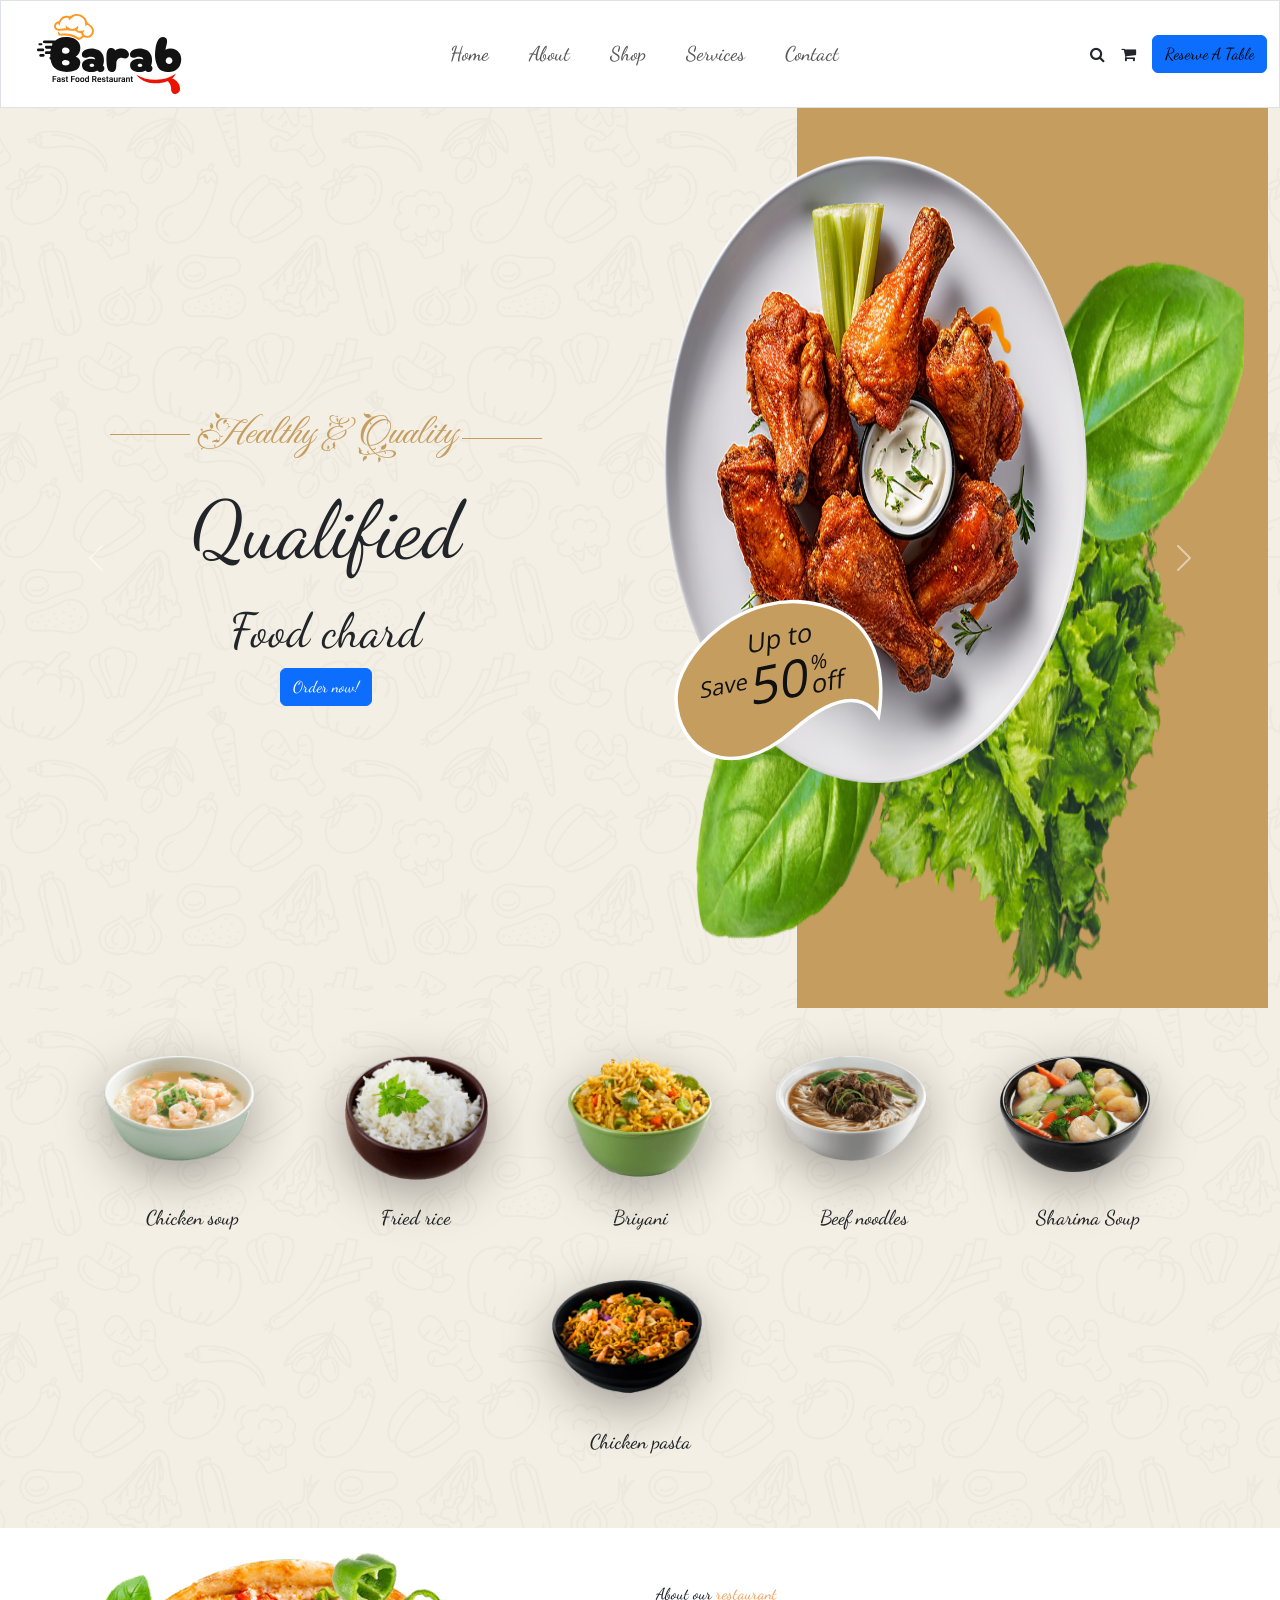
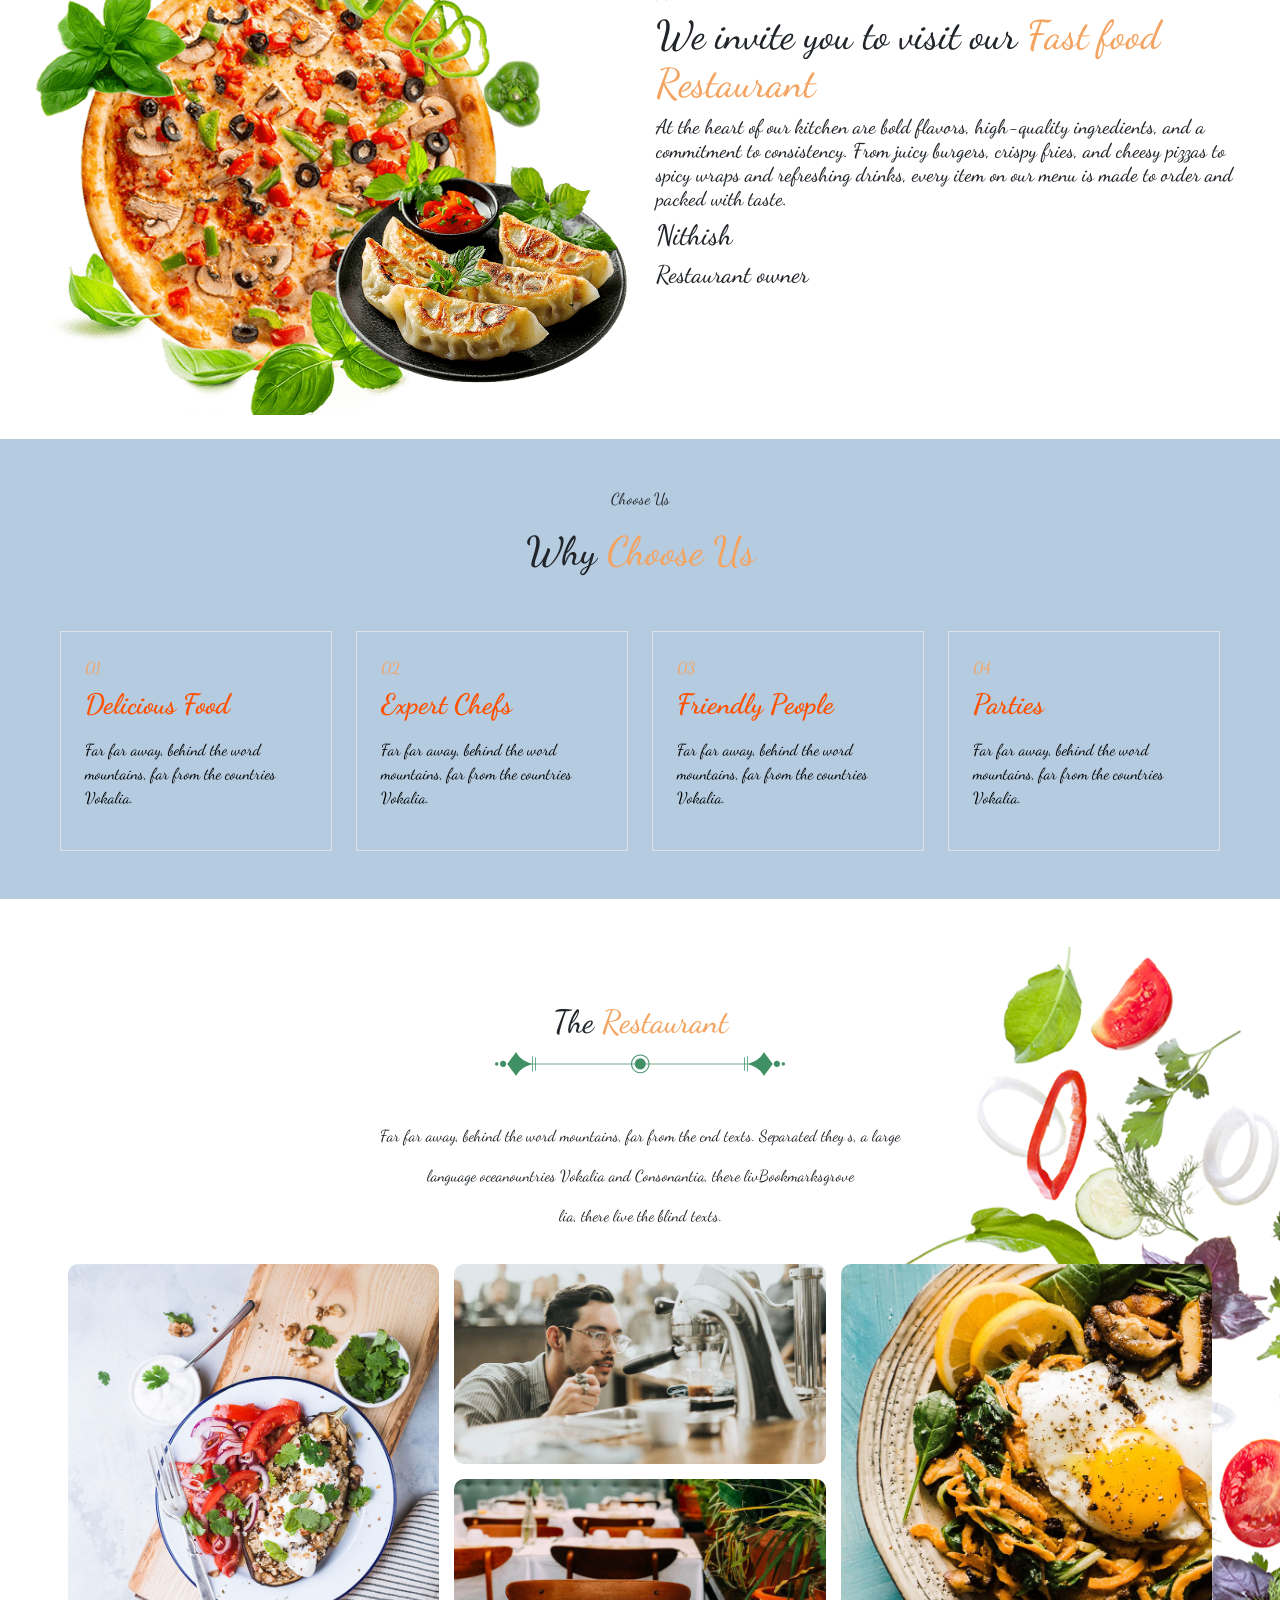
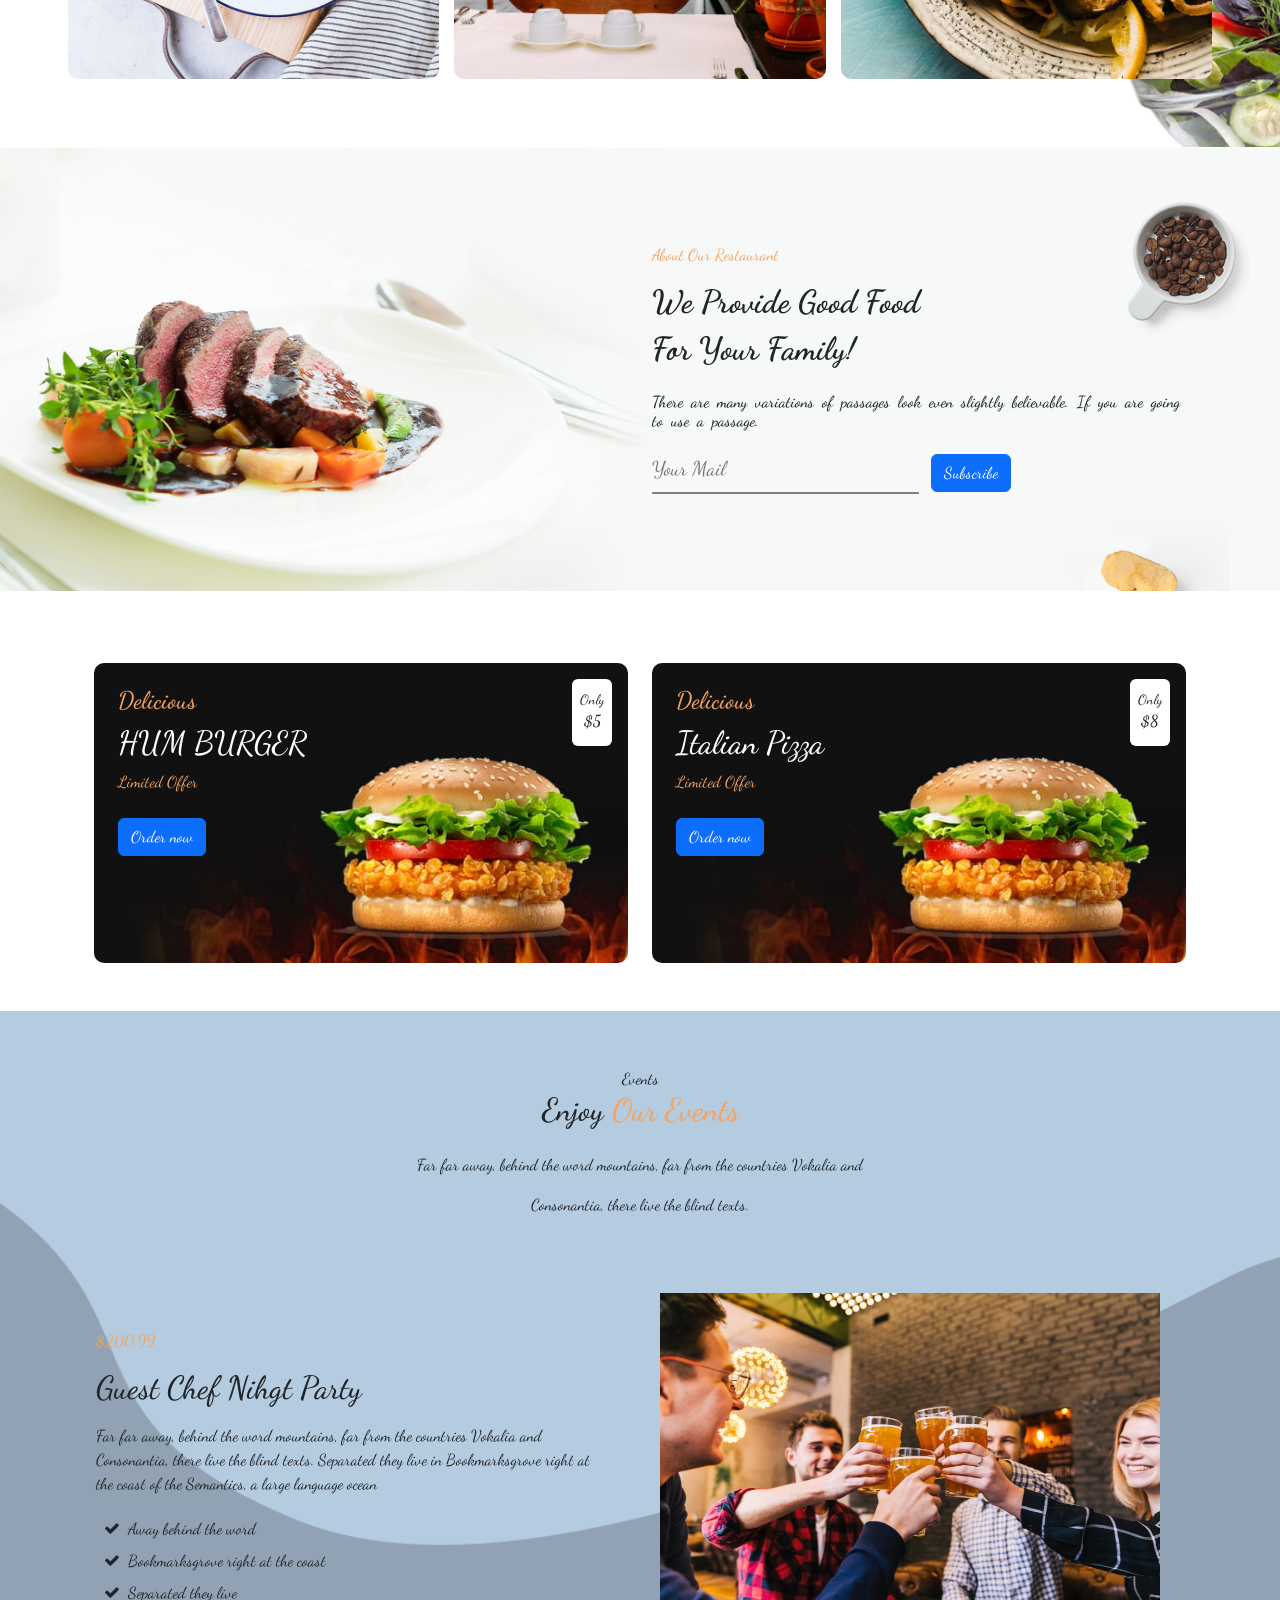
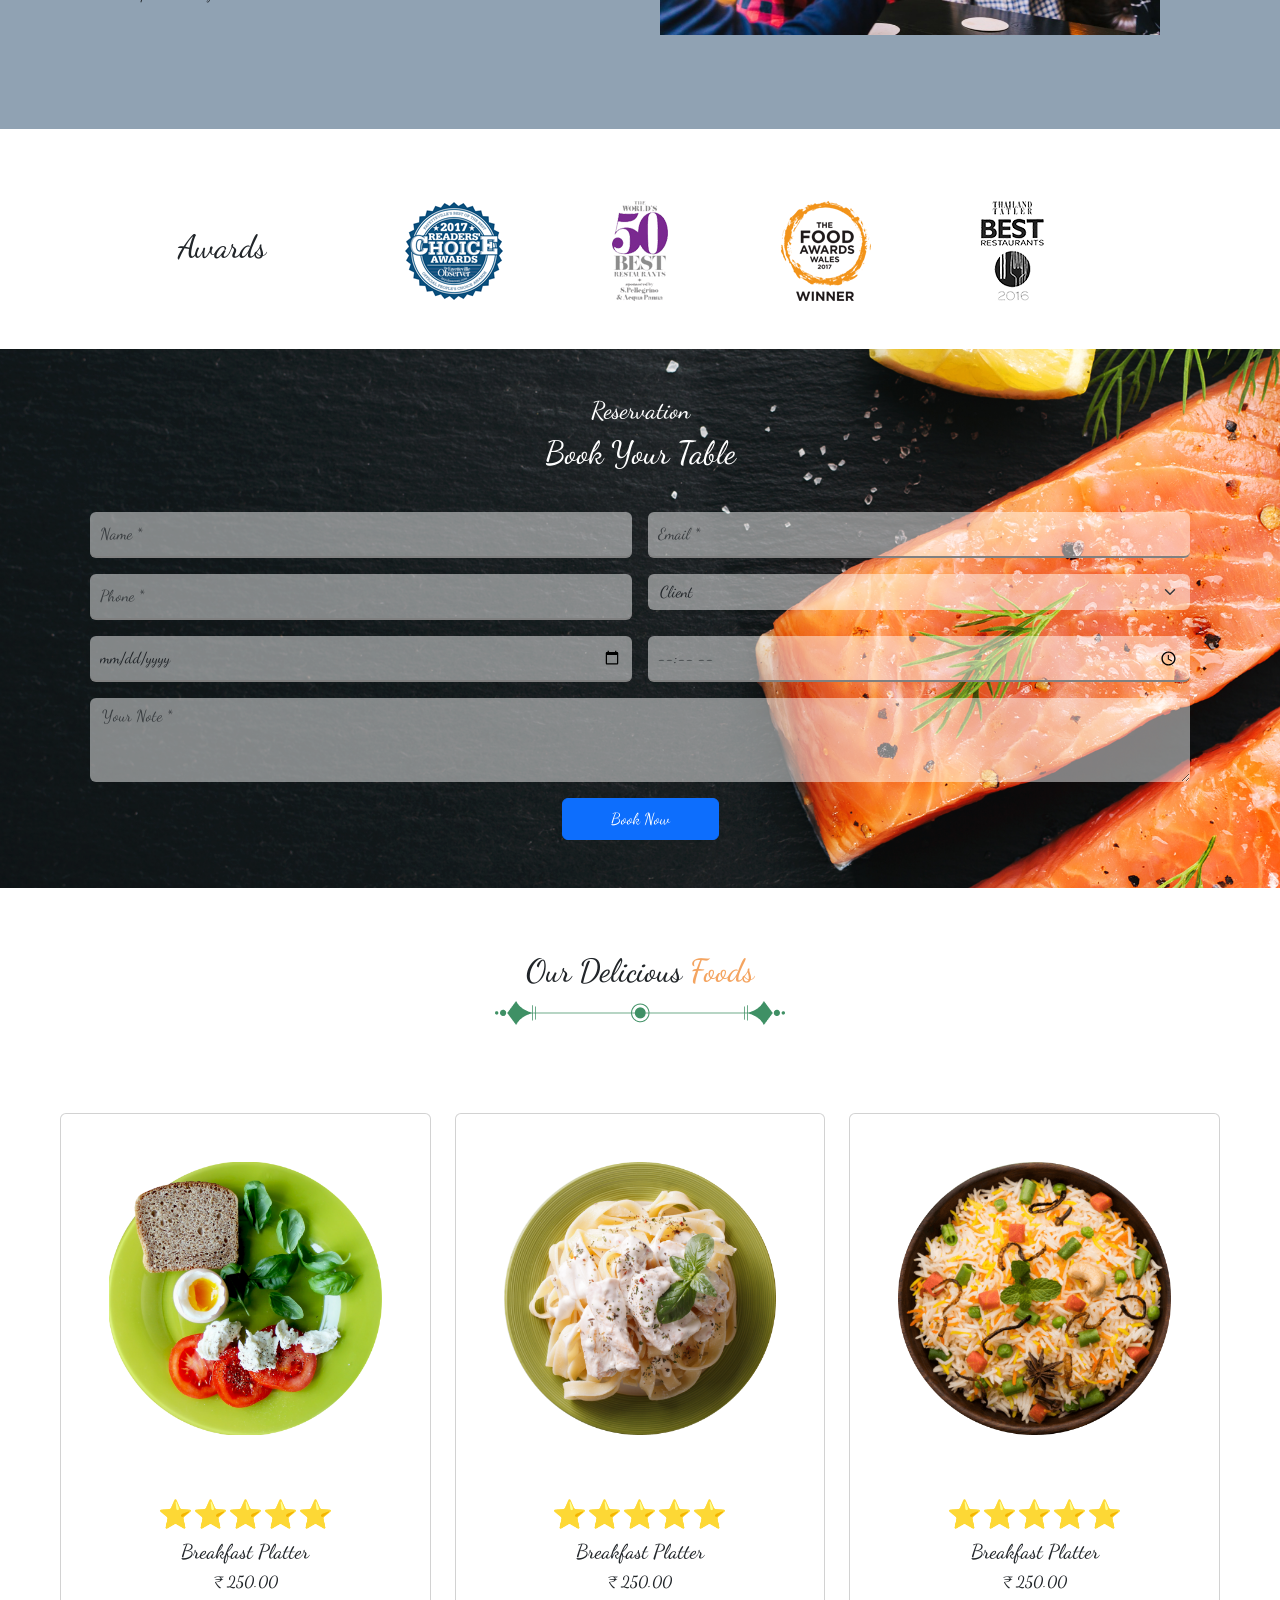
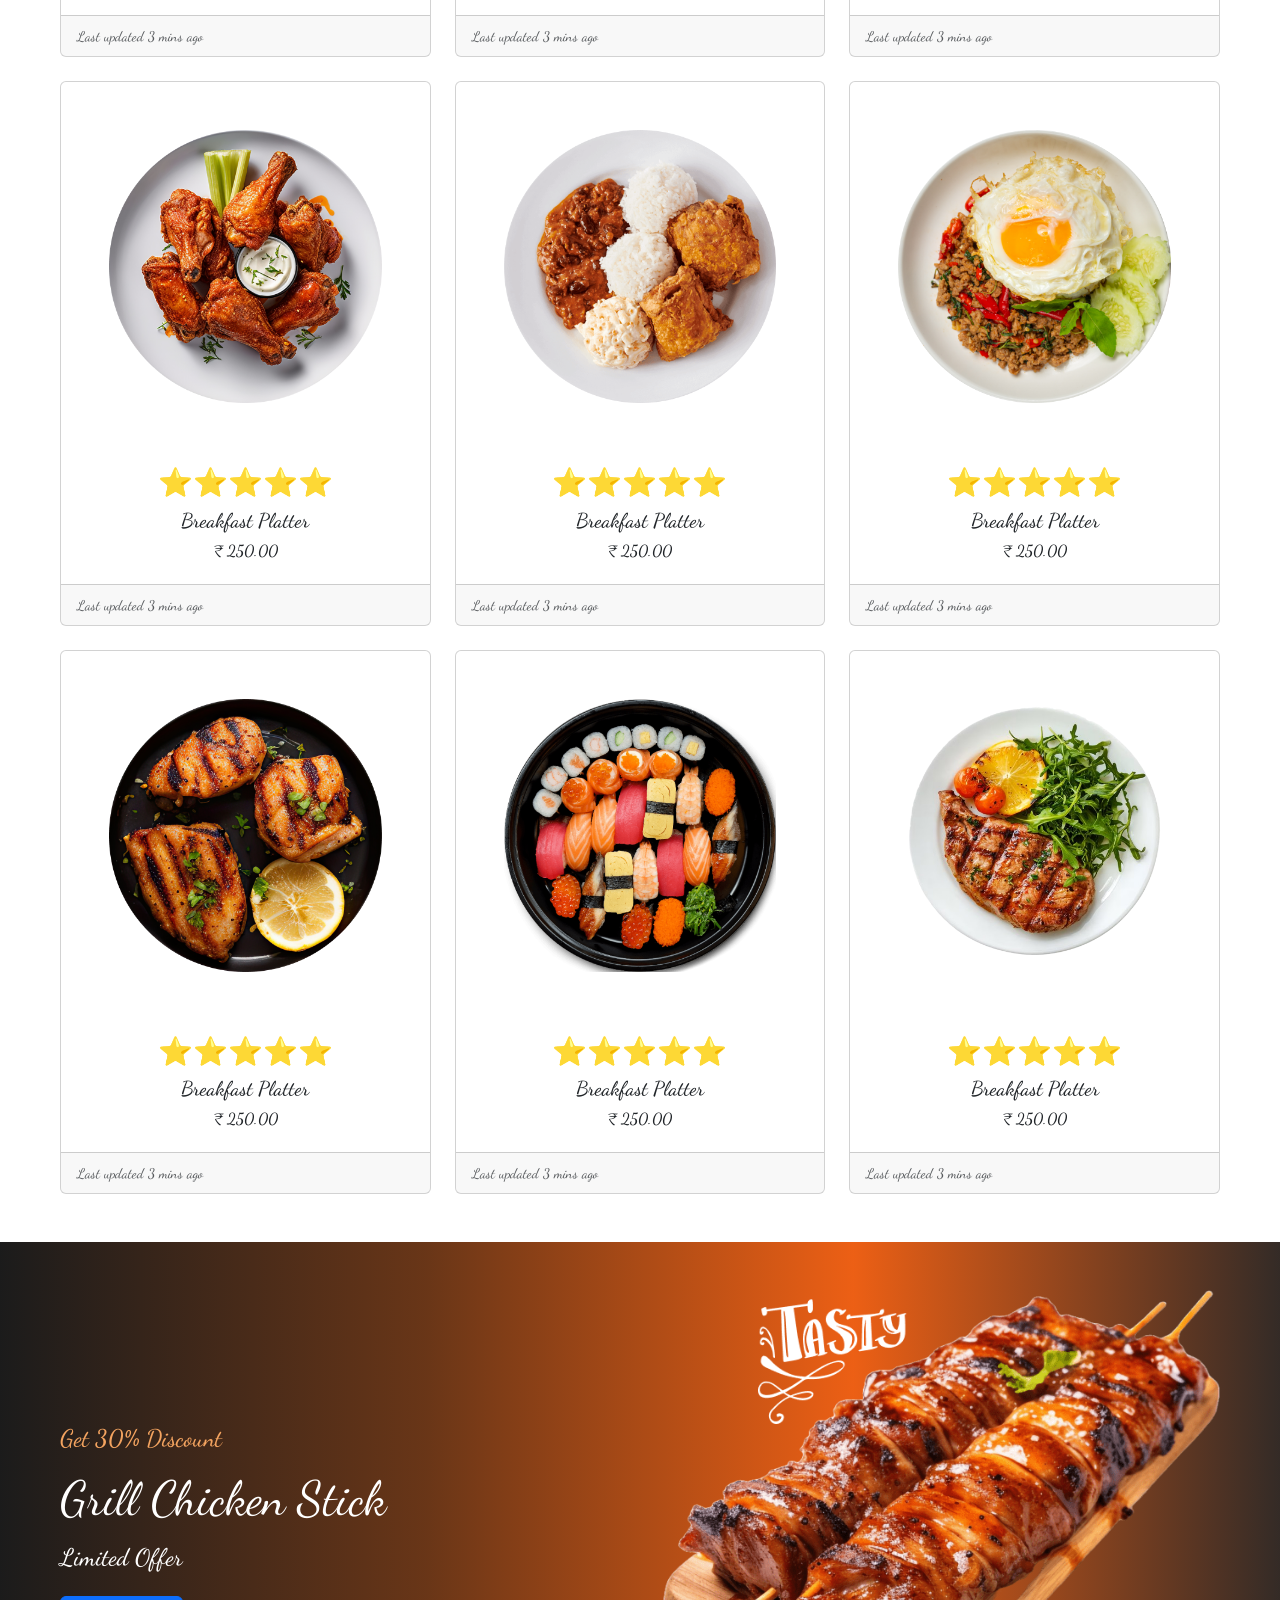
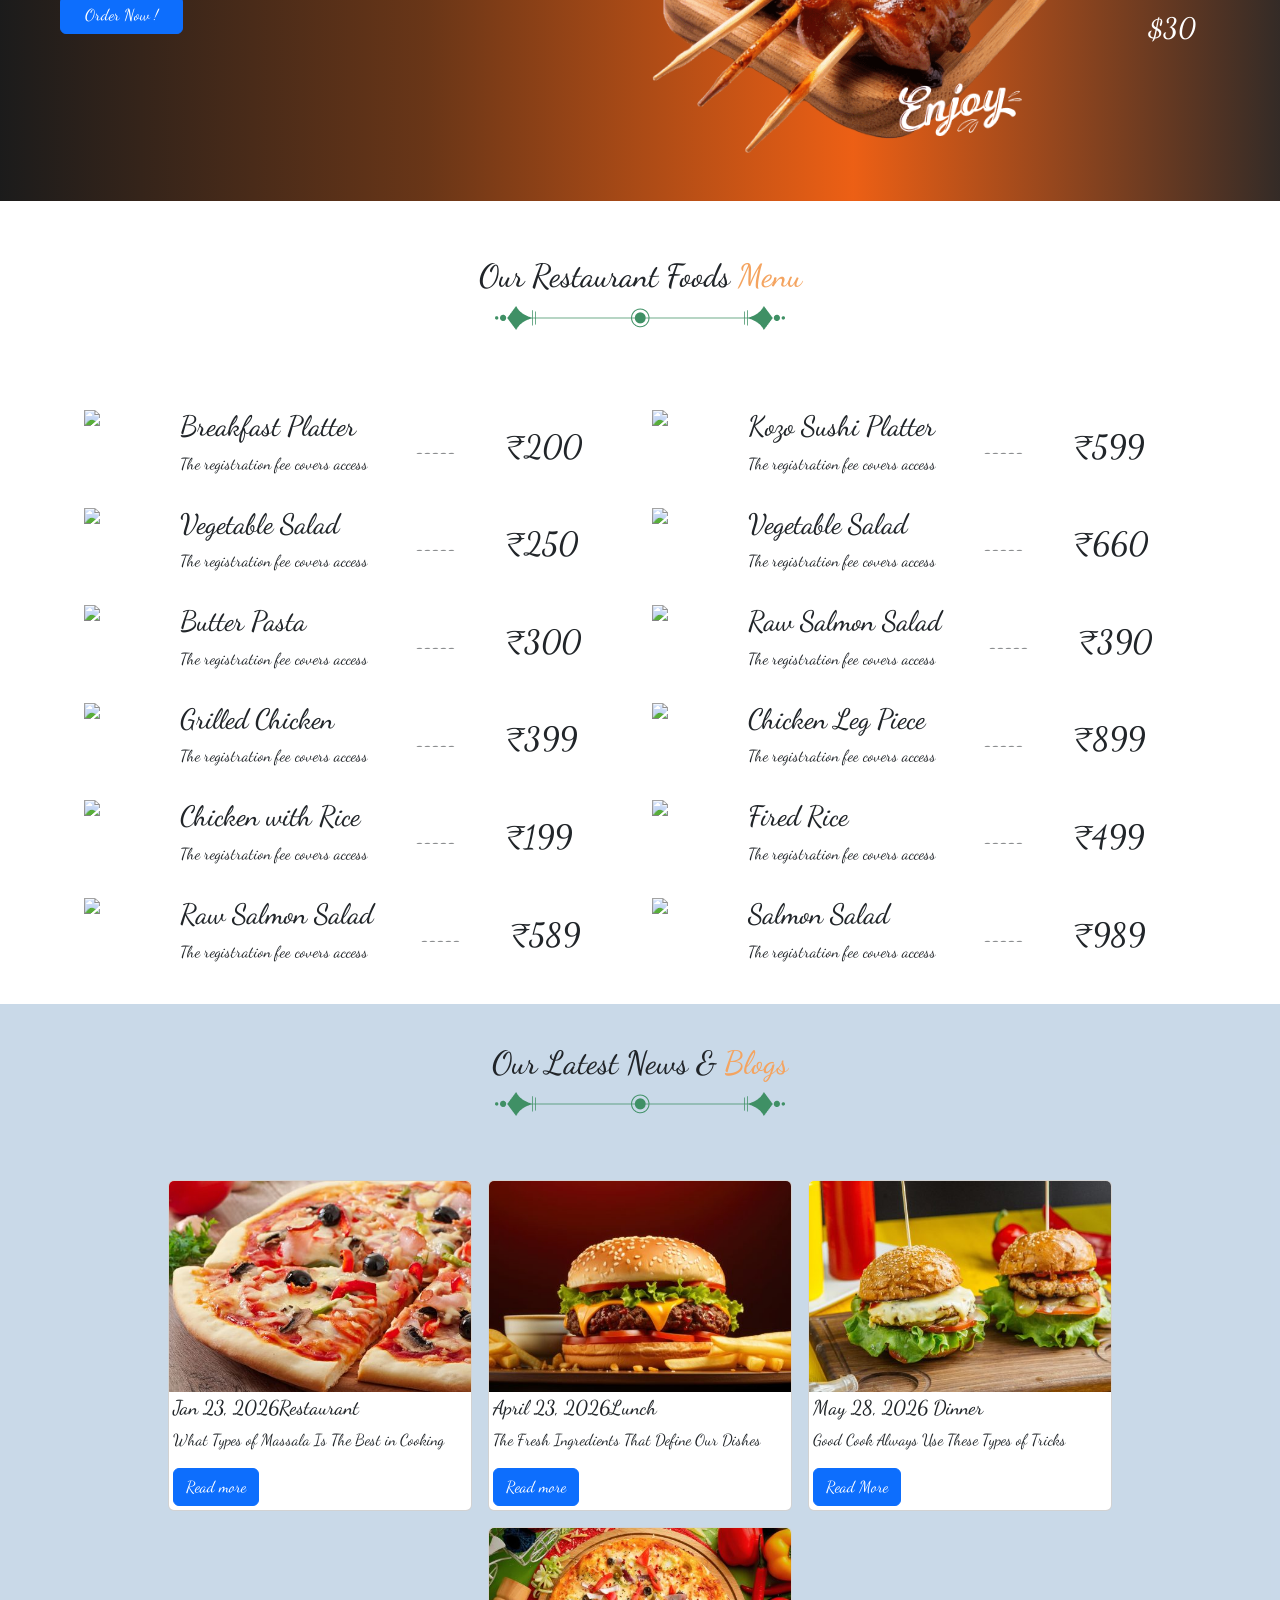
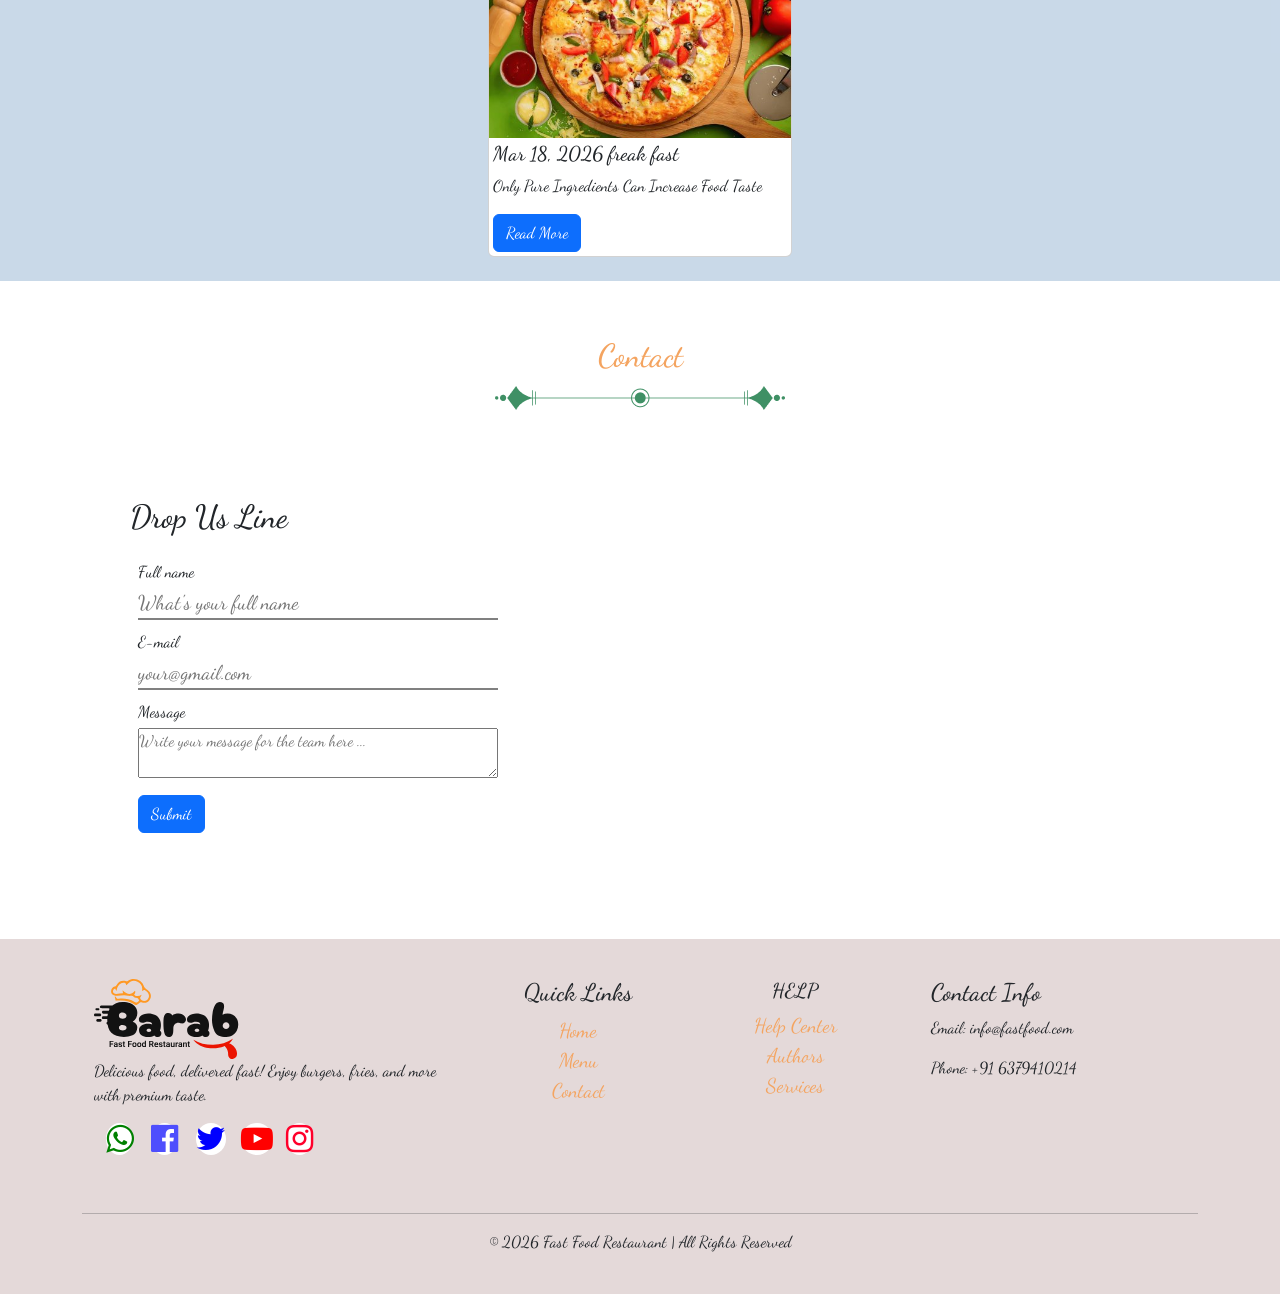
==== commit b004c103: "css file name  changed" ====
--- a/index.html
+++ b/index.html
@@ -11,8 +11,8 @@
     <link href="https://cdn.jsdelivr.net/npm/bootstrap@5.3.8/dist/css/bootstrap.min.css" rel="stylesheet"
         integrity="sha384-sRIl4kxILFvY47J16cr9ZwB07vP4J8+LH7qKQnuqkuIAvNWLzeN8tE5YBujZqJLB" crossorigin="anonymous">
     <link rel="stylesheet" href="https://cdnjs.cloudflare.com/ajax/libs/font-awesome/4.7.0/css/font-awesome.min.css">
-    <link rel="stylesheet" href="./css/style.css">
-    <link rel="stylesheet" href="./css/glopal.css">
+    <!-- <link rel="stylesheet" href="./css/style.css"> -->
+    <link rel="stylesheet" href="./css/global.css">
 
 </head>
 
--- a/css/style.css
+++ b/css/style.css
@@ -530,7 +530,7 @@
 [type=reset],
 [type=submit],
 button {
-  -webkit-appearance: button
+  -webkit-appearance-button:var(--bs-accordion-active-bg)
 }
 
 [type=button]:not(:disabled),
@@ -614,7 +614,7 @@
 
 ::file-selector-button {
   font: inherit;
-  -webkit-appearance: button;
+  -webkit-appearance-button:
 }
 
 output {
--- a/css/global.css
+++ b/css/global.css
@@ -0,0 +1,406 @@
+@import url('https://fonts.googleapis.com/css2?family=Dancing+Script:wght@400..700&family=Fleur+De+Leah&display=swap');
+
+:root {
+    --bs-gray-100: #C59D5F;
+    --bs-font-sans-serif: "Dancing Script", cursive;
+    --bs-font-monospace: "Fleur De Leah", cursive;
+}
+
+* {
+    margin: 0;
+    padding: 0;
+    box-sizing: border-box;
+}
+
+.hero-1,
+.hero-bg1 {
+    background-image: url(../Img/hero_bg_1.png);
+    background-color: #F4EFE4;
+}
+
+.clr {
+    color: white;
+}
+
+.black {
+    color: black;
+}
+
+.clr-1 {
+    color: sandybrown;
+}
+
+.up-slide {
+    transition: 0.5s ease;
+}
+
+.red {
+    color: #FF5200;
+}
+
+.up-slide:hover .red {
+    color: white;
+}
+
+.white {
+    color: black;
+    /* transition: 1s; */
+}
+
+.up-slide:hover {
+    transform: translateY(-30px);
+    background-color: rgb(255, 68, 0);
+}
+
+.up-slide:hover .white {
+    color: #F4EFE4;
+}
+
+
+.gallery {
+    display: grid;
+    grid-template-columns: repeat(3, 1fr);
+    grid-auto-rows: 200px;
+    gap: 15px;
+    padding: 20px;
+}
+
+.item img {
+    width: 100%;
+    height: 100%;
+    object-fit: cover;
+    border-radius: 10px;
+
+}
+
+.item {
+    overflow: hidden;
+}
+
+/* Layout control */
+.item1 {
+    grid-row: span 2;
+    /* big left image */
+}
+
+.item2 {
+    grid-column: span 1;
+}
+
+.item3 {
+    grid-row: span 2;
+}
+
+.item4 {
+    grid-row: span 1;
+    /* big right image */
+}
+
+.item:after {
+    /* border: 3px solid red; */
+    content: "";
+    position: absolute;
+    width: 140%;
+    height: 0%;
+    left: 50%;
+    top: 50%;
+    background-color: #dfc21b25;
+    transform: translate(-50%, -50%);
+    z-index: 1;
+    transition: 0.7s ease-in-out;
+}
+
+.item:hover.item:after {
+    height: 190%;
+    opacity: 0;
+}
+
+.item::before {
+    /* border: 3px solid red; */
+    content: "";
+    position: absolute;
+    width: 0%;
+    height: 140%;
+    left: 50%;
+    top: 50%;
+    background-color: #dfc21b3b;
+    transform: translate(-50%, -50%)rotate(35deg);
+    z-index: 1;
+    transition: 0.9s ease-in-out;
+}
+
+.item:hover.item::before {
+    width: 190%;
+    opacity: 0;
+}
+
+.dsa {
+    transition: all 0.3s ease;
+}
+
+.dsa:hover {
+    /* transform: scale(1.05); */
+    transform: translateY(-15px);
+}
+
+input {
+    background: none;
+    border: none;
+    border-bottom: 2px solid gray;
+    padding-right: 30px;
+    font-size: 20px;
+}
+
+/* Offer */
+
+.offer:after {
+    /* border: 1px solid red; */
+    content: "";
+    position: absolute;
+    width: 140%;
+    height: 0%;
+    left: 50%;
+    top: 50%;
+    background-color: rgba(255, 255, 255, 0.3);
+    transform: translate(-50%, -50%) rotate(-32deg);
+    z-index: 1;
+    transition: 0.4s ease-in-out;
+}
+
+.offer:hover.offer:after {
+    height: 190%;
+    opacity: 0;
+}
+
+.offer:hover {
+    transform: scale(1.03);
+}
+
+
+/* services */
+.servis {
+    transition: 0.5s;
+}
+
+.servis:hover {
+    background-image: url(../Img/card-bg-design.png);
+    background-color: #788d69;
+    transform: translateY(-10px);
+    box-shadow: 0 10px 25px rgba(0, 0, 0, 0, 2);
+}
+
+.servis img {
+    transition: 0.5s ease;
+}
+
+.servis:hover img {
+    transform: scale(1.05) rotate(35deg);
+}
+
+.bot {
+    transition: 0.5s;
+}
+
+.servis:hover .bot {
+    background-color: #788d69;
+    /* transform: translateY(-15px); */
+}
+
+.servis:hover .card-footer {
+    background-color: #a4b896;
+}
+
+.servis:hover .ho-cl {
+    color: white;
+}
+
+.servis:hover .card-body h6 {
+    color: #ee7b67;
+    font-size: large;
+}
+
+
+
+/* menu */
+.hov-clr h2:hover {
+    color: sandybrown;
+}
+
+.hov-clr h3:hover {
+    color: sandybrown;
+}
+
+.hov-clr p:hover {
+    color: sandybrown;
+}
+
+/* form */
+.for input {
+    background: #ffffff7a;
+    border: none;
+    border-bottom: 2px solid gray;
+    padding: 10px;
+}
+
+
+
+/* GLOBAL RESPONSIVE FIX */
+
+img {
+    max-width: 100%;
+    height: auto;
+}
+
+.container-fluid {
+    overflow-x: hidden;
+}
+
+.row {
+    margin: 0;
+}
+
+body {
+    overflow-x: hidden;
+}
+
+/* contact */
+
+.lap {
+    margin-bottom: 4px;
+}
+
+.in {
+    margin-bottom: 10px;
+    width: 40vh;
+
+}
+
+
+
+/* Footer */
+.footer {
+    /* background-image: url(../Img/footer_bg.jpg); */
+    background-color: #e4d9d9;
+    padding: 40px 20px;
+    margin-top: 50px;
+    position: relative;
+}
+
+
+.footer a {
+    color: sandybrown;
+    font-size: 20px;
+    text-decoration: none;
+}
+
+.footer a:hover {
+    color: orange;
+}
+
+.bod i {
+    font-size: 2rem;
+    border-radius: 60%;
+    background-color: white;
+    color: green;
+}
+
+.bod .blue {
+    color: blue;
+}
+
+.bod .l-blue {
+    color: rgb(78, 78, 253);
+}
+
+.bod .red {
+    color: red;
+}
+
+.bod .bink {
+    color: rgb(255, 0, 43);
+}
+
+.bod:hover i {
+    transform: translateY(-10px);
+}
+
+/* blog */
+.zoo {
+    overflow: hidden;
+
+}
+
+.zoo img {
+    transition: 0.5s linear;
+}
+
+.zoo:hover img {
+    transform: scale(1.04);
+}
+
+/* home */
+
+.ds::after {
+    position: absolute;
+    content: "";
+    height: 1px;
+    width: 80px;
+    background-color: #C59D5F;
+    top: 28px;
+    right: 5.4rem;
+}
+
+.ds::before {
+    position: absolute;
+    content: "";
+    height: 1px;
+    width: 80px;
+    background-color: #C59D5F;
+    top: 24px;
+    left: 5.4rem;
+}
+
+
+.img img {
+
+    width: 150px;
+    filter: drop-shadow(0px 15px 25px rgba(0, 0, 0, 0.35));
+    transition: 0.3s ease;
+}
+
+.img:hover {
+    transform: translateY(-10px) scale(1.05);
+    filter: drop-shadow(0px 25px 35px rgba(0, 0, 0, 0.5));
+}
+
+
+
+
+
+
+
+@media (max-width: 768px) {
+    .gallery {
+        grid-template-columns: repeat(2, 1fr);
+    }
+
+    .item1,
+    .item3 {
+        grid-row: span 1;
+        /* reset */
+    }
+}
+
+@media (max-width: 480px) {
+    .gallery {
+        grid-template-columns: 1fr;
+    }
+
+    .item1,
+    .item2,
+    .item3,
+    .item4 {
+        grid-row: span 1;
+        grid-column: span 1;
+    }
+}
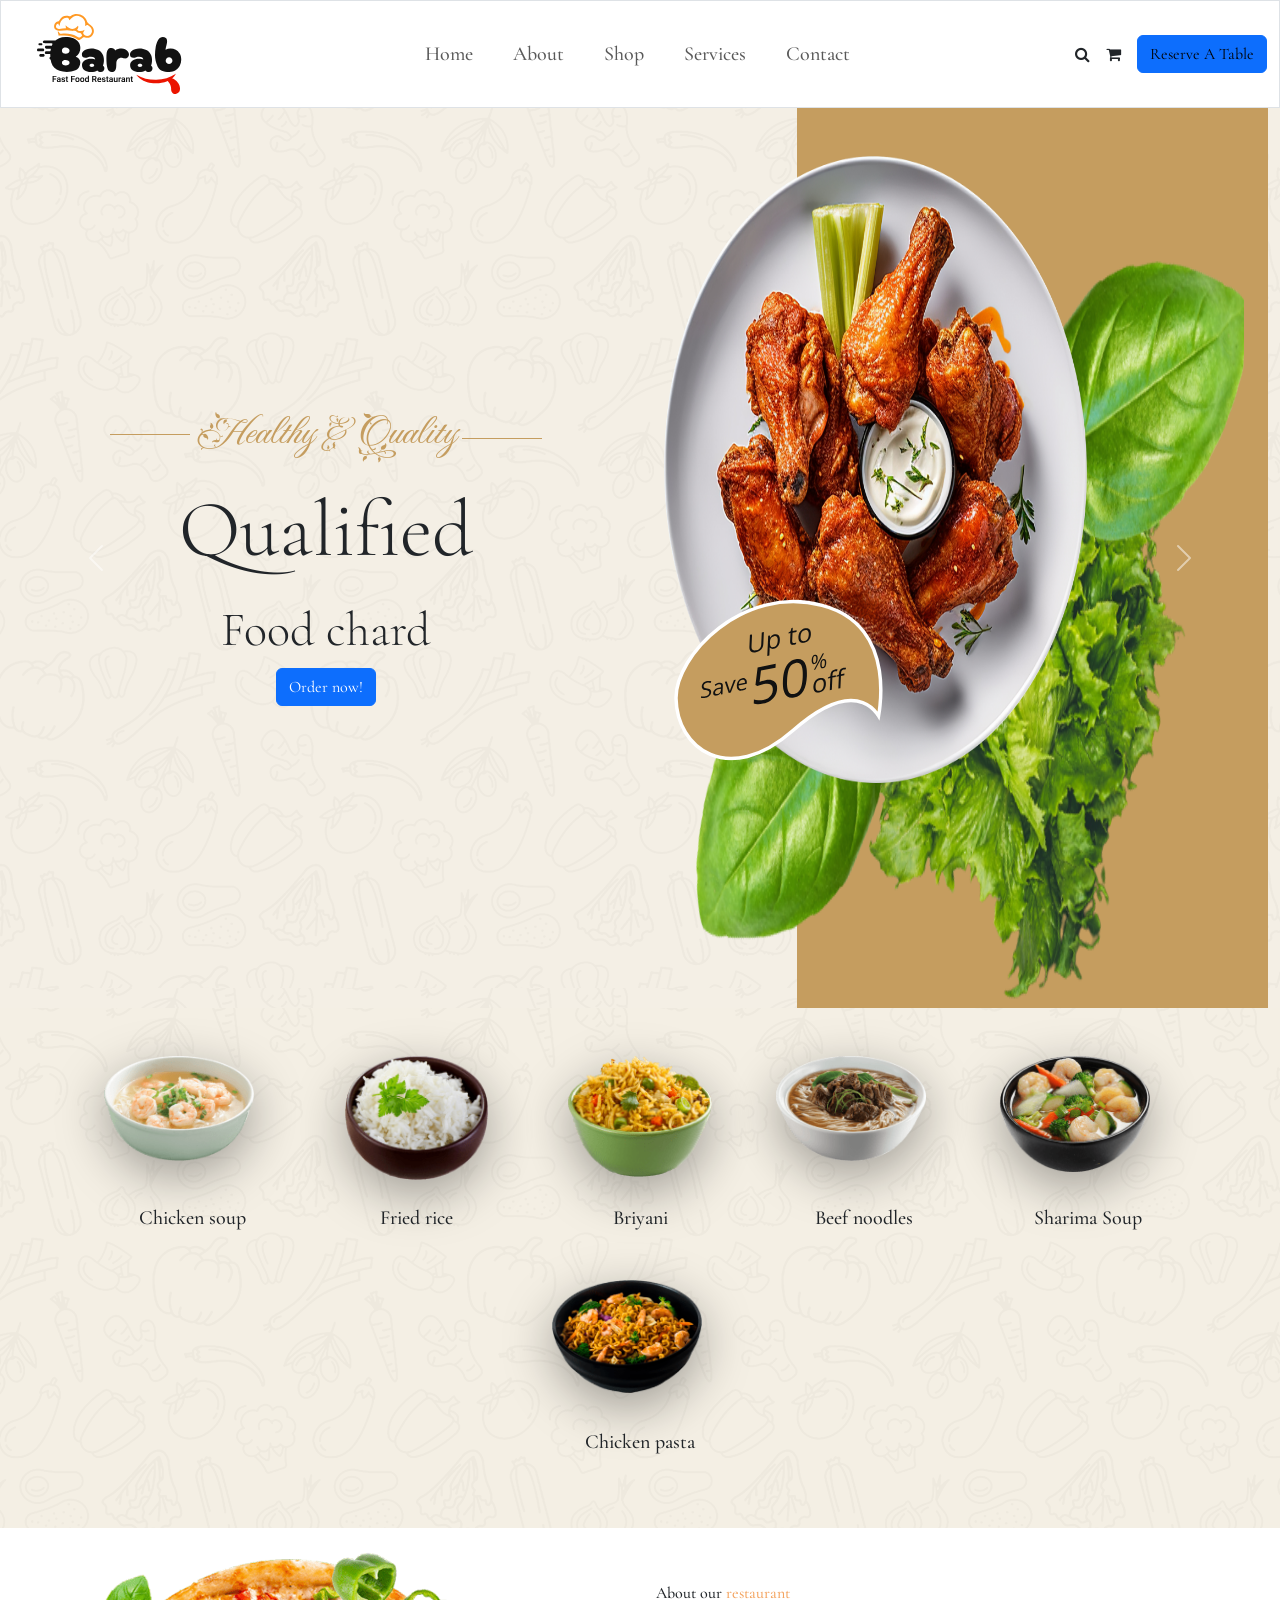
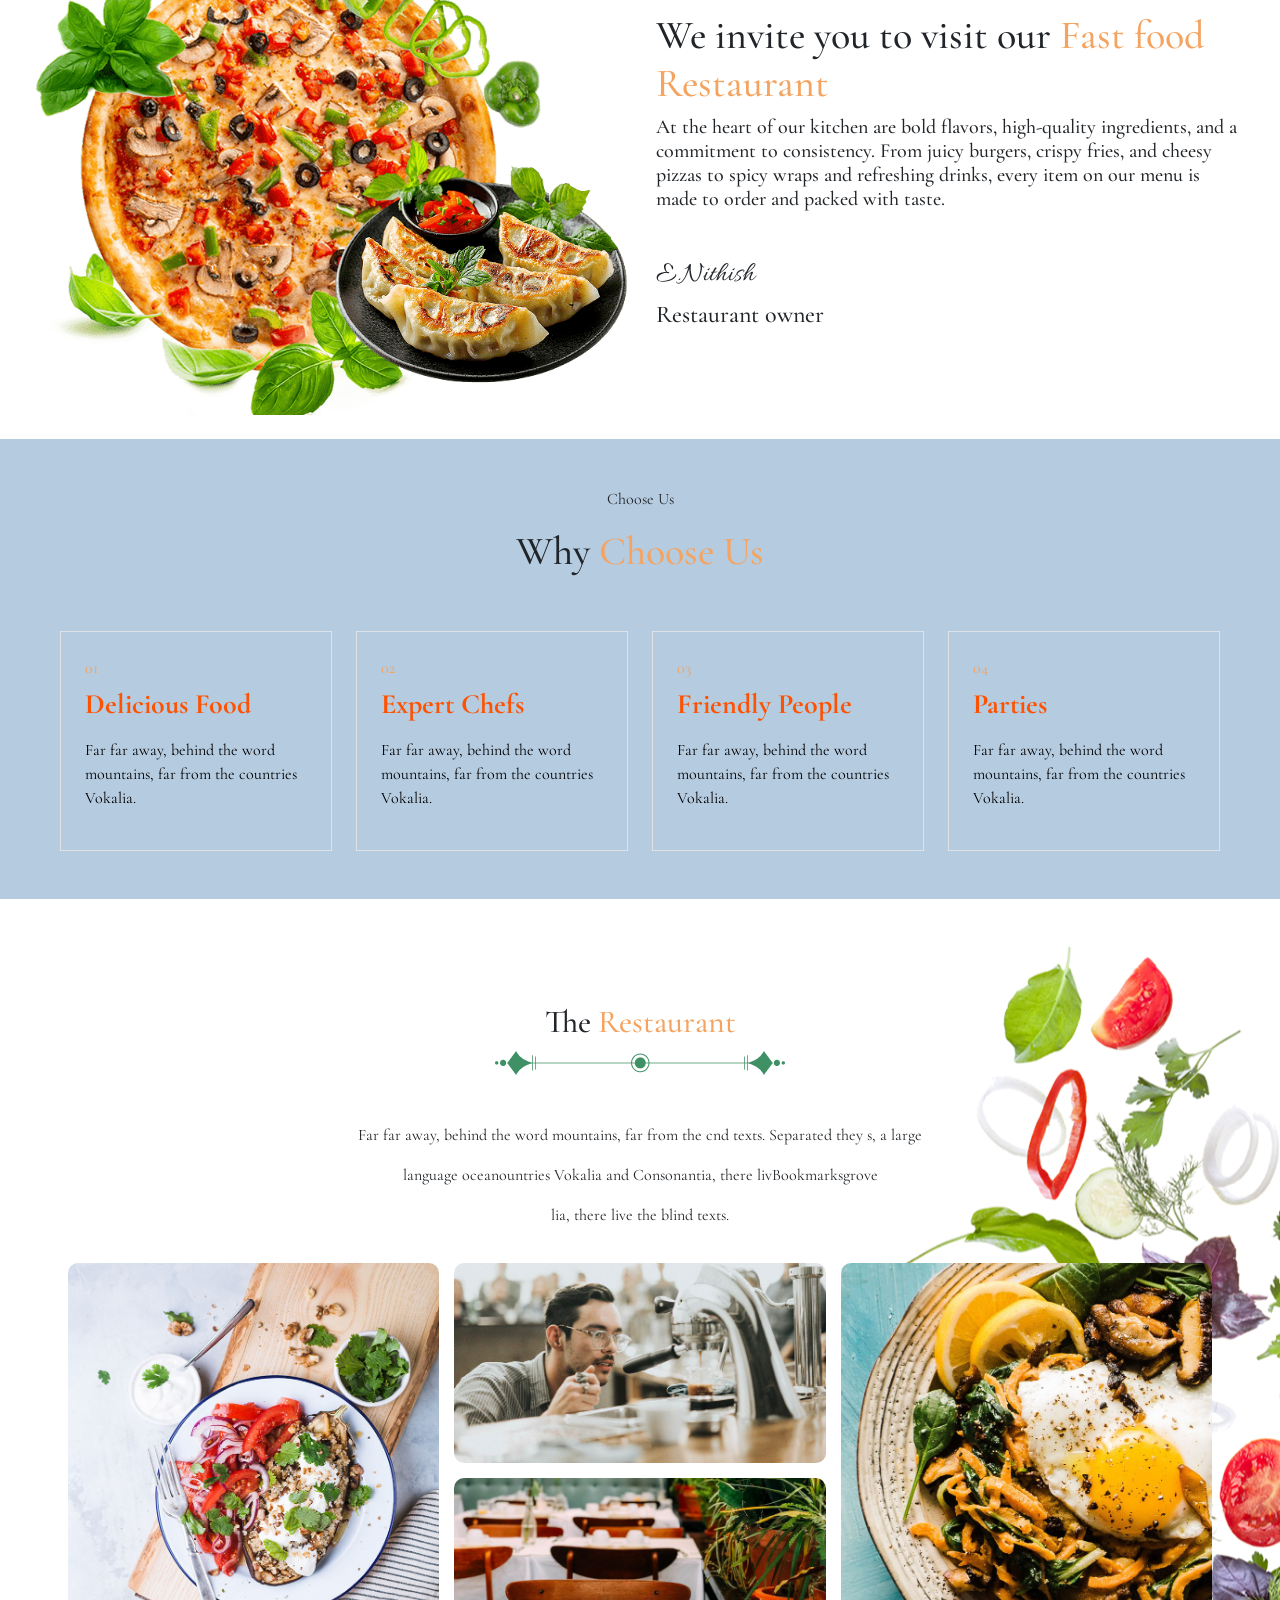
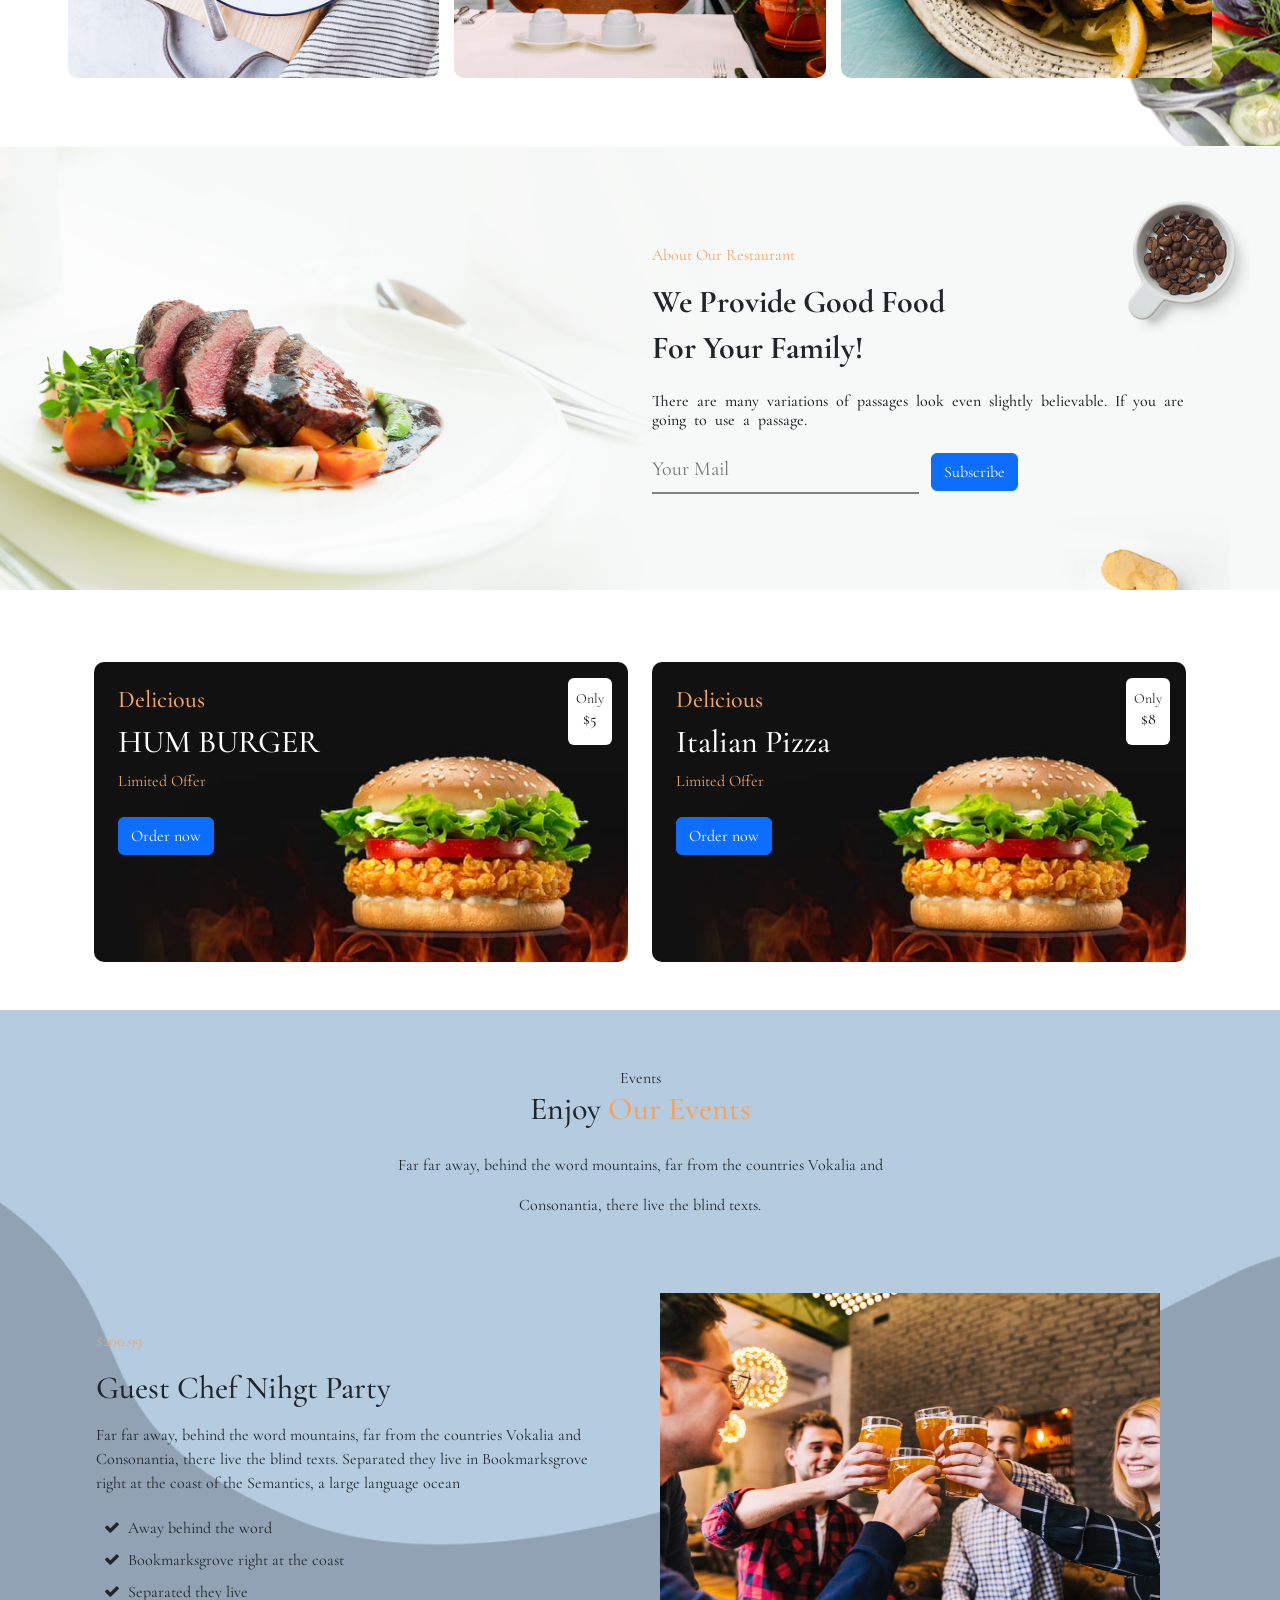
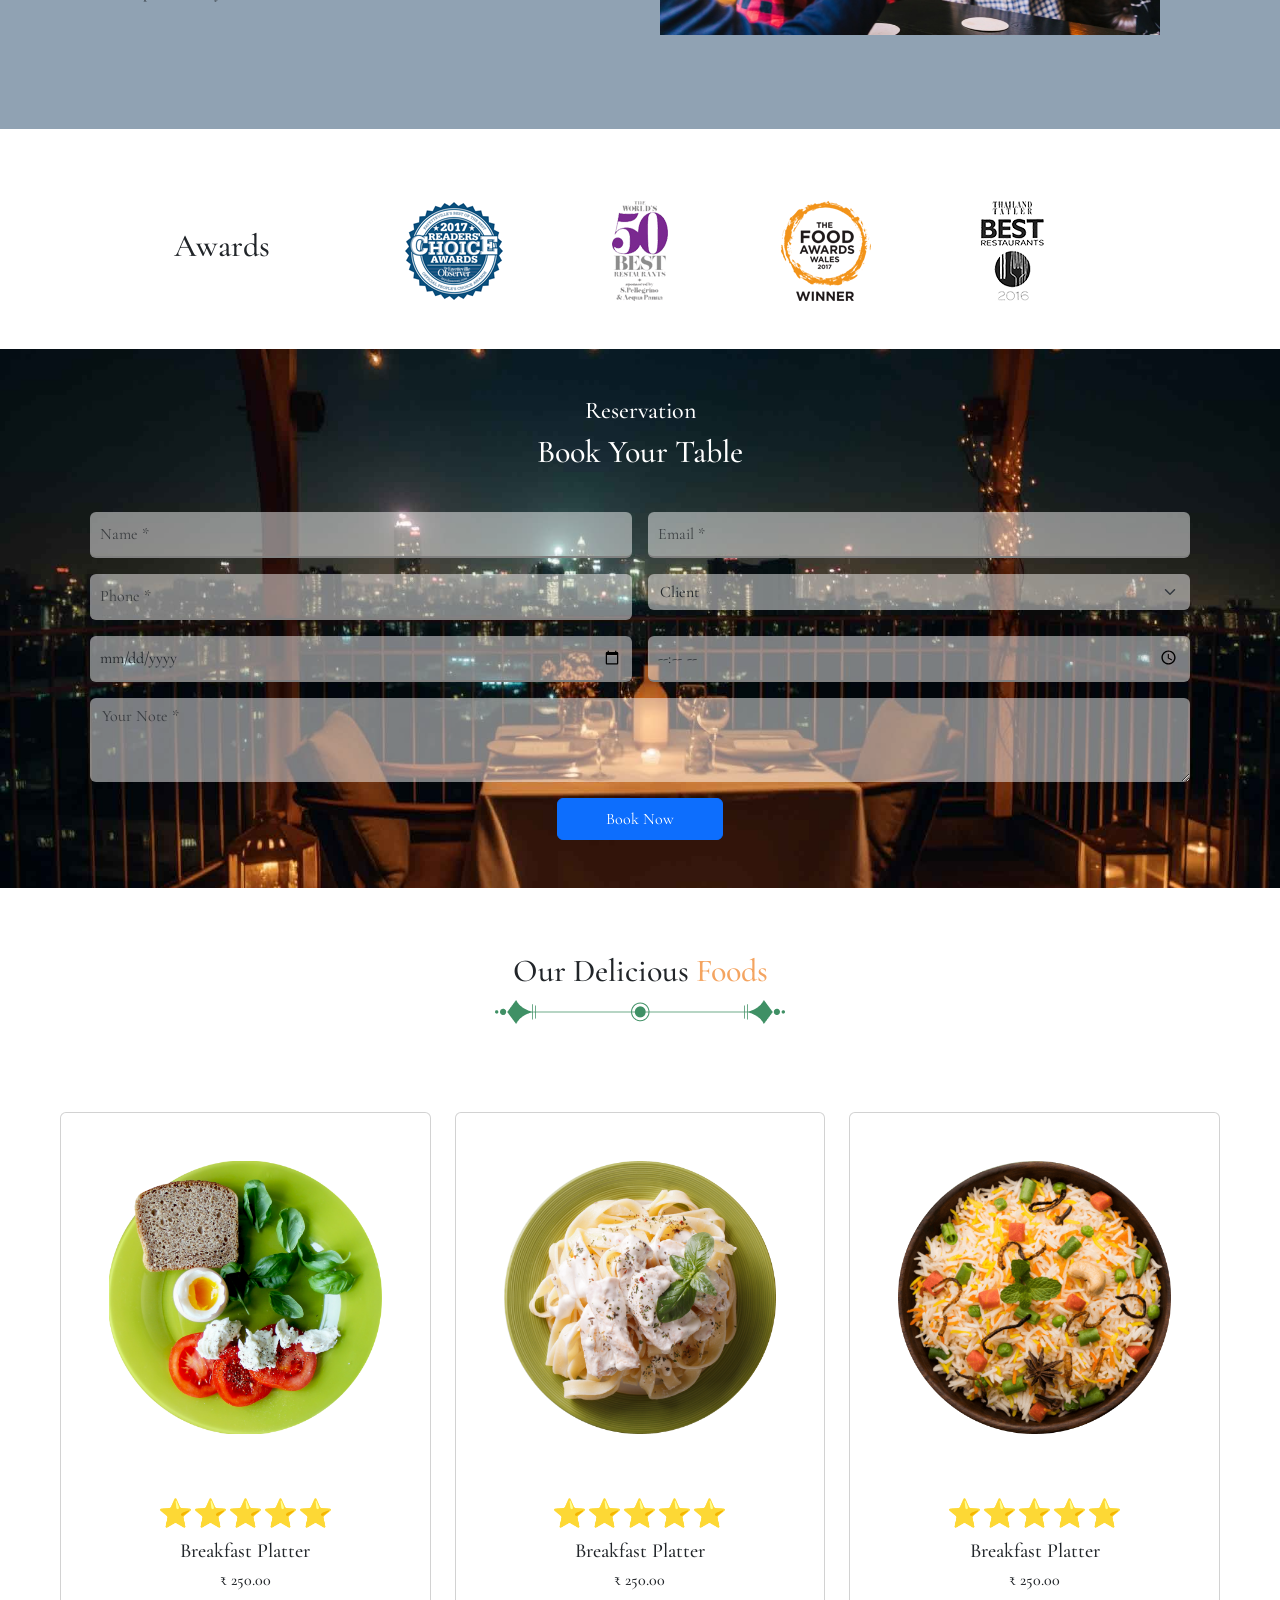
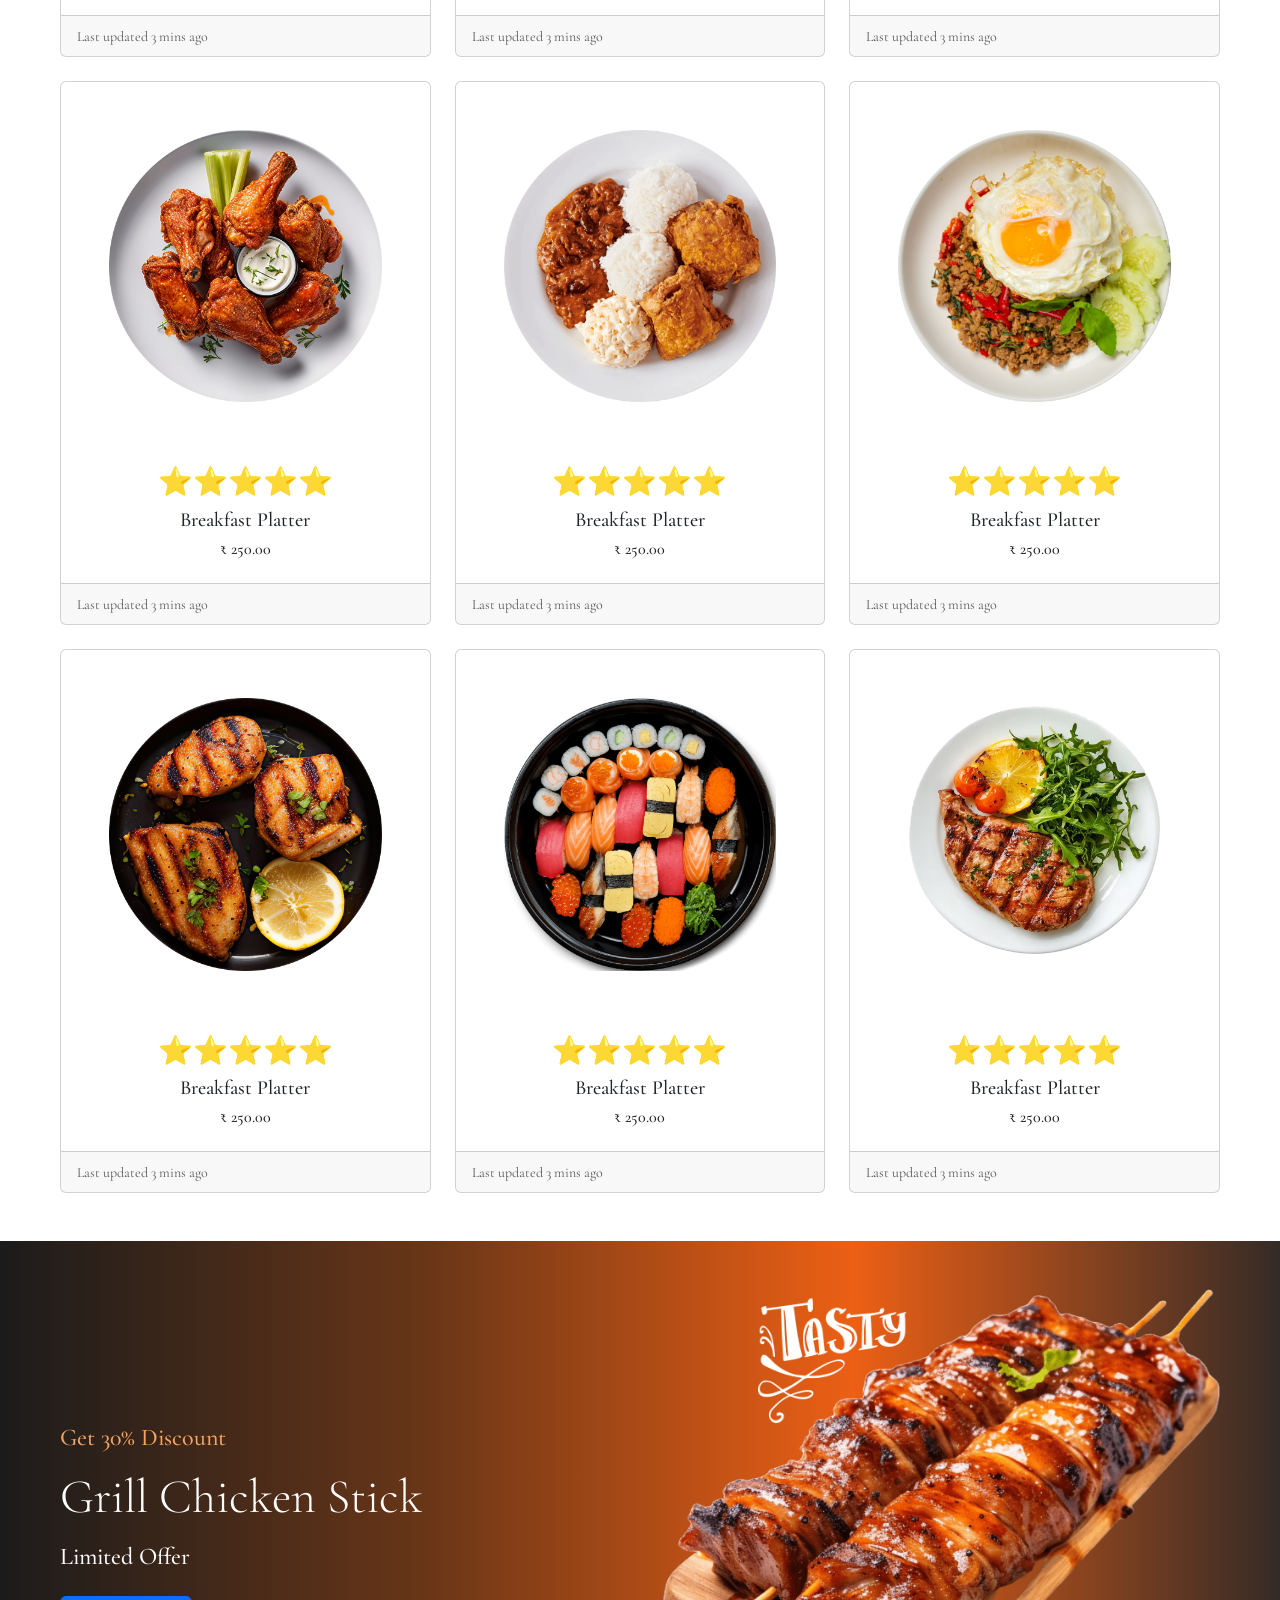
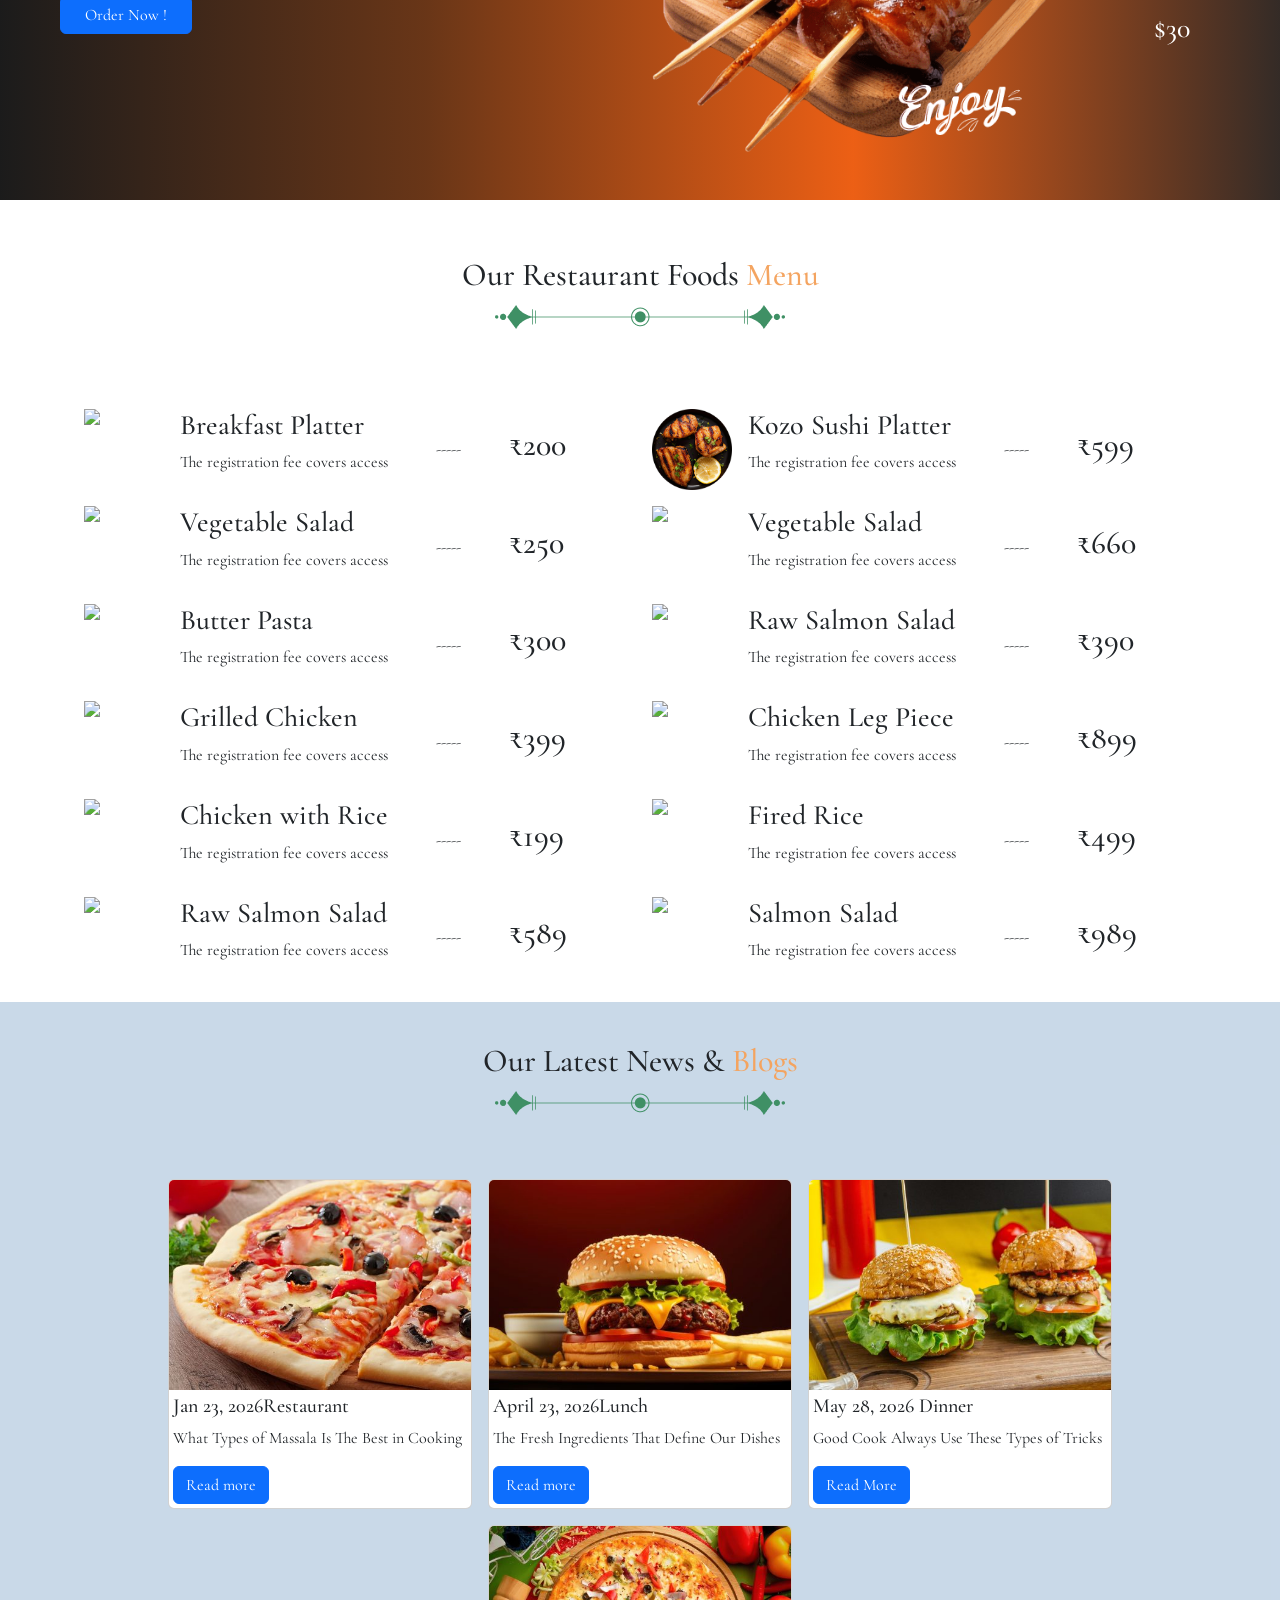
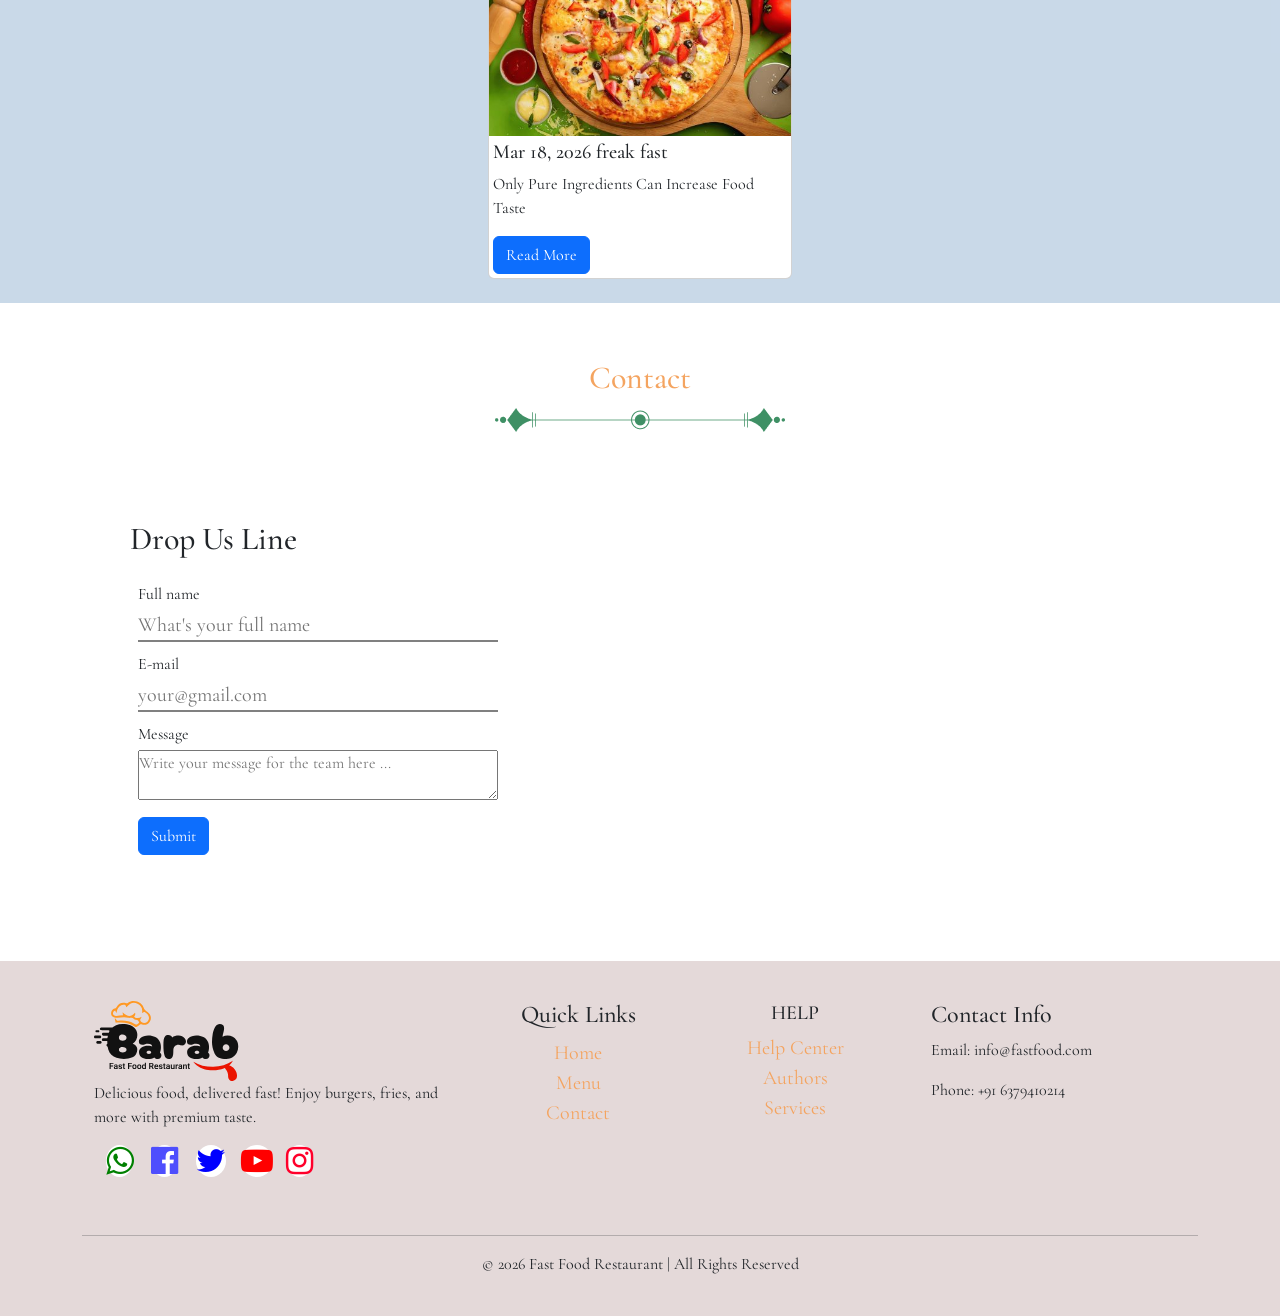
==== commit fd66a5b6: "signature style font  add my name" ====
--- a/index.html
+++ b/index.html
@@ -60,7 +60,8 @@
                 <div class="d-flex align-items-center gap-3">
                     <i class="fa fa-search"></i>
                     <i class="fa fa-shopping-cart"></i>
-                    <button class="btn btn-primary"><a href="./book.html" style="text-decoration: none;color: black;">Reserve A Table</a></button>
+                    <button class="btn btn-primary"><a href="./book.html"
+                            style="text-decoration: none;color: black;">Reserve A Table</a></button>
                 </div>
 
             </div>
@@ -71,6 +72,7 @@
     <!-- FIRST PAGE1 -->
 
     <div id="carouselExampleInterval" class="carousel slide" data-bs-ride="carousel">
+
         <div class="carousel-inner">
             <div class="carousel-item active" data-bs-interval="7000">
                 <div class="container-fluid text-center w-100 h-auto  d-grid  hero-1">
@@ -285,7 +287,7 @@
                 <h5>At the heart of our kitchen are bold flavors, high-quality ingredients, and a commitment to
                     consistency. From juicy burgers, crispy fries, and cheesy pizzas to spicy wraps and refreshing
                     drinks, every item on our menu is made to order and packed with taste.</h5>
-                <h3>Nithish</h3>
+                <h3 style="font-family: Allura, cursive;" class="mt-5">E.Nithish</h3>
                 <h4>Restaurant owner</h4>
             </div>
         </div>
@@ -557,8 +559,7 @@
 
     <!-- Book table -->
 
-    <div class="container-fluid py-5"
-        style="background-image: url(./Img/booking_tabel_bg.png); background-size: cover;">
+    <div class="container-fluid py-5" style="background-image: url(./Img/book.home.jpg); background-size: cover;">
 
         <div class="container">
 
@@ -608,7 +609,8 @@
 
                     <!-- Textarea -->
                     <div class="col-12">
-                        <textarea class="form-control" rows="3" placeholder="Your Note *" style="background-color: #ffffff7a;border: none;color: white;"></textarea>
+                        <textarea class="form-control" rows="3" placeholder="Your Note *"
+                            style="background-color: #ffffff7a;border: none;color: white;"></textarea>
                     </div>
 
                     <!-- Button -->
@@ -790,6 +792,7 @@
     <!-- Food menu -->
 
     <div class="container-fluid  p-4">
+
         <div class="row py-3 gap-4">
             <div class="col text-center p-3 mb-5">
                 <h2>Our Restaurant Foods <span class="clr-1"> Menu</span></h2>
@@ -882,7 +885,7 @@
 
                 <div class="col-md-12 ">
                     <div class="d-flex gap-3 ">
-                        <img src="./img/product_7.png" style="width: 80px;">
+                        <img src="./Img/product_7.png" style="width: 80px;">
                         <div class="d-flex gap-5 align-items-center hov-clr">
                             <div>
                                 <h3>Kozo Sushi Platter</h3>
@@ -980,14 +983,14 @@
 
 
         <div class="row">
-            
+
             <div class="col text-center p-3 mb-5">
                 <h2>Our Latest News & <span class="clr-1"> Blogs</span></h2>
                 <img src="./Img/title-shape.png" alt="">
             </div>
         </div>
         <div class="row gap-3 justify-content-center">
-           
+
             <div class="card p-0 zoo" style="width: 19rem; ">
                 <div>
                     <img src="./Img/blog-s-1.jpg" class="" alt="...">
@@ -1001,7 +1004,7 @@
                     <a href="#" class="btn btn-primary">Read more</a>
                 </div>
             </div>
-            
+
             <div class="card p-0 zoo" style="width: 19rem;">
                 <img src="./Img/blog-s-2.jpg" class="" alt="...">
                 <div class="card-body p-1">
@@ -1039,7 +1042,7 @@
 
     <!-- MAP -->
     <div class="container p-4 mt-3">
-  <div class="row">
+        <div class="row">
             <div class="col text-center p-3 mb-5">
                 <h2><span class="clr-1"> Contact</span></h2>
                 <img src="./Img/title-shape.png" alt="">
@@ -1047,20 +1050,20 @@
         </div>
 
         <div class="row align-items-stretch ">
-            <div class="col-md-6 d-flex " >
+            <div class="col-md-6 d-flex ">
                 <div class="contact-card h-100 p-4">
                     <h2 class="mb-3 ">Drop Us Line</h4>
-                    <form action="" class="p-2" >
-                        <label for="name" class="lap">Full name</label><br>
-                        <input type="text" id="name" class="in" placeholder="What's your full name" required><br>
-                        <label for="mail"class="lap">E-mail</label><br>
-                        <input type="email" id="mail" class="in" placeholder="your@gmail.com" required><br>
-                        <label for="msg" class="lap">Message</label><br>
-                        <textarea name="What" id="msg" rows="2" class="in"
-                            placeholder="Write your message for the team here ..."></textarea>
-                        <br>
-                        <input class="btn btn-primary " type="submit">
-                    </form>
+                        <form action="" class="p-2">
+                            <label for="name" class="lap">Full name</label><br>
+                            <input type="text" id="name" class="in" placeholder="What's your full name" required><br>
+                            <label for="mail" class="lap">E-mail</label><br>
+                            <input type="email" id="mail" class="in" placeholder="your@gmail.com" required><br>
+                            <label for="msg" class="lap">Message</label><br>
+                            <textarea name="What" id="msg" rows="2" class="in"
+                                placeholder="Write your message for the team here ..."></textarea>
+                            <br>
+                            <input class="btn btn-primary " type="submit">
+                        </form>
                 </div>
             </div>
             <!-- Replace with your map -->
@@ -1068,7 +1071,8 @@
                 <div class="ratio ratio-16x9">
                     <iframe
                         src="https://www.google.com/maps/embed?pb=!1m18!1m12!1m3!1d4819.8860707588!2d78.07558610635797!3d10.95935090935144!2m3!1f0!2f0!3f0!3m2!1i1024!2i768!4f13.1!3m3!1m2!1s0x3baa2faf8af44433%3A0x7ae715a65dcc88a1!2sKarur%20Bus%20Stand!5e0!3m2!1sen!2sin!4v1774080561291!5m2!1sen!2sin"
-                        style="border:0;width:100%; height:100%; min-height:250px;" allowfullscreen loading="lazy" referrerpolicy="no-referrer-when-downgrade">
+                        style="border:0;width:100%; height:100%; min-height:250px;" allowfullscreen loading="lazy"
+                        referrerpolicy="no-referrer-when-downgrade">
                     </iframe>
                 </div>
             </div>
@@ -1108,7 +1112,7 @@
 
                         </div>
                         <div class="col-1 bod">
-                           <i class="fa bink fa-instagram" aria-hidden="true"></i>
+                            <i class="fa bink fa-instagram" aria-hidden="true"></i>
                         </div>
                     </div>
                 </div>
--- a/css/global.css
+++ b/css/global.css
@@ -1,9 +1,10 @@
-@import url('https://fonts.googleapis.com/css2?family=Dancing+Script:wght@400..700&family=Fleur+De+Leah&display=swap');
+@import url('https://fonts.googleapis.com/css2?family=Allura&family=Cormorant+Garamond:ital,wght@0,300..700;1,300..700&family=Fleur+De+Leah&family=Jost:ital,wght@0,100..900;1,100..900&display=swap');
 
 :root {
     --bs-gray-100: #C59D5F;
-    --bs-font-sans-serif: "Dancing Script", cursive;
+    --bs-font-sans-serif: "Cormorant Garamond", serif;
     --bs-font-monospace: "Fleur De Leah", cursive;
+    --bs-sign-allra: "Allura", cursive;
 }
 
 * {
@@ -252,7 +253,7 @@
 }
 
 .container-fluid {
-    overflow-x: hidden;
+    overflow: hidden;
 }
 
 .row {
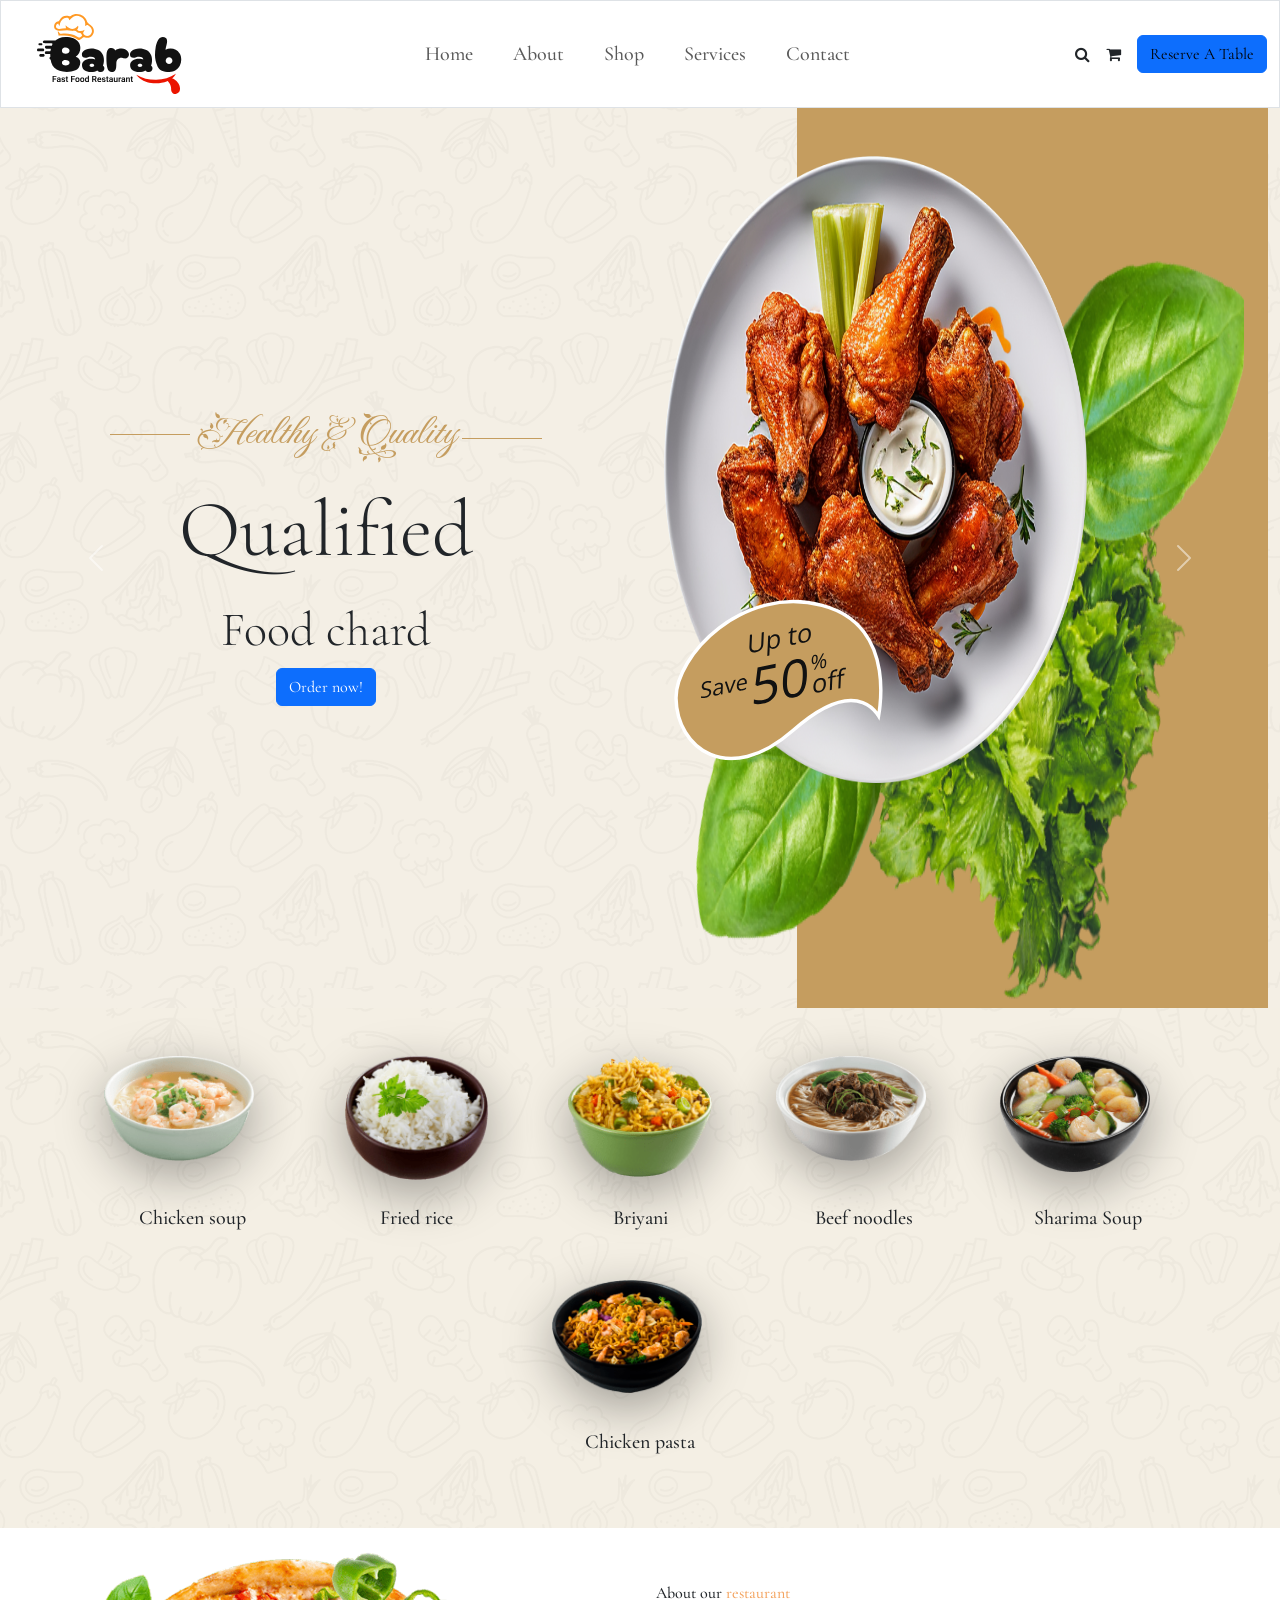
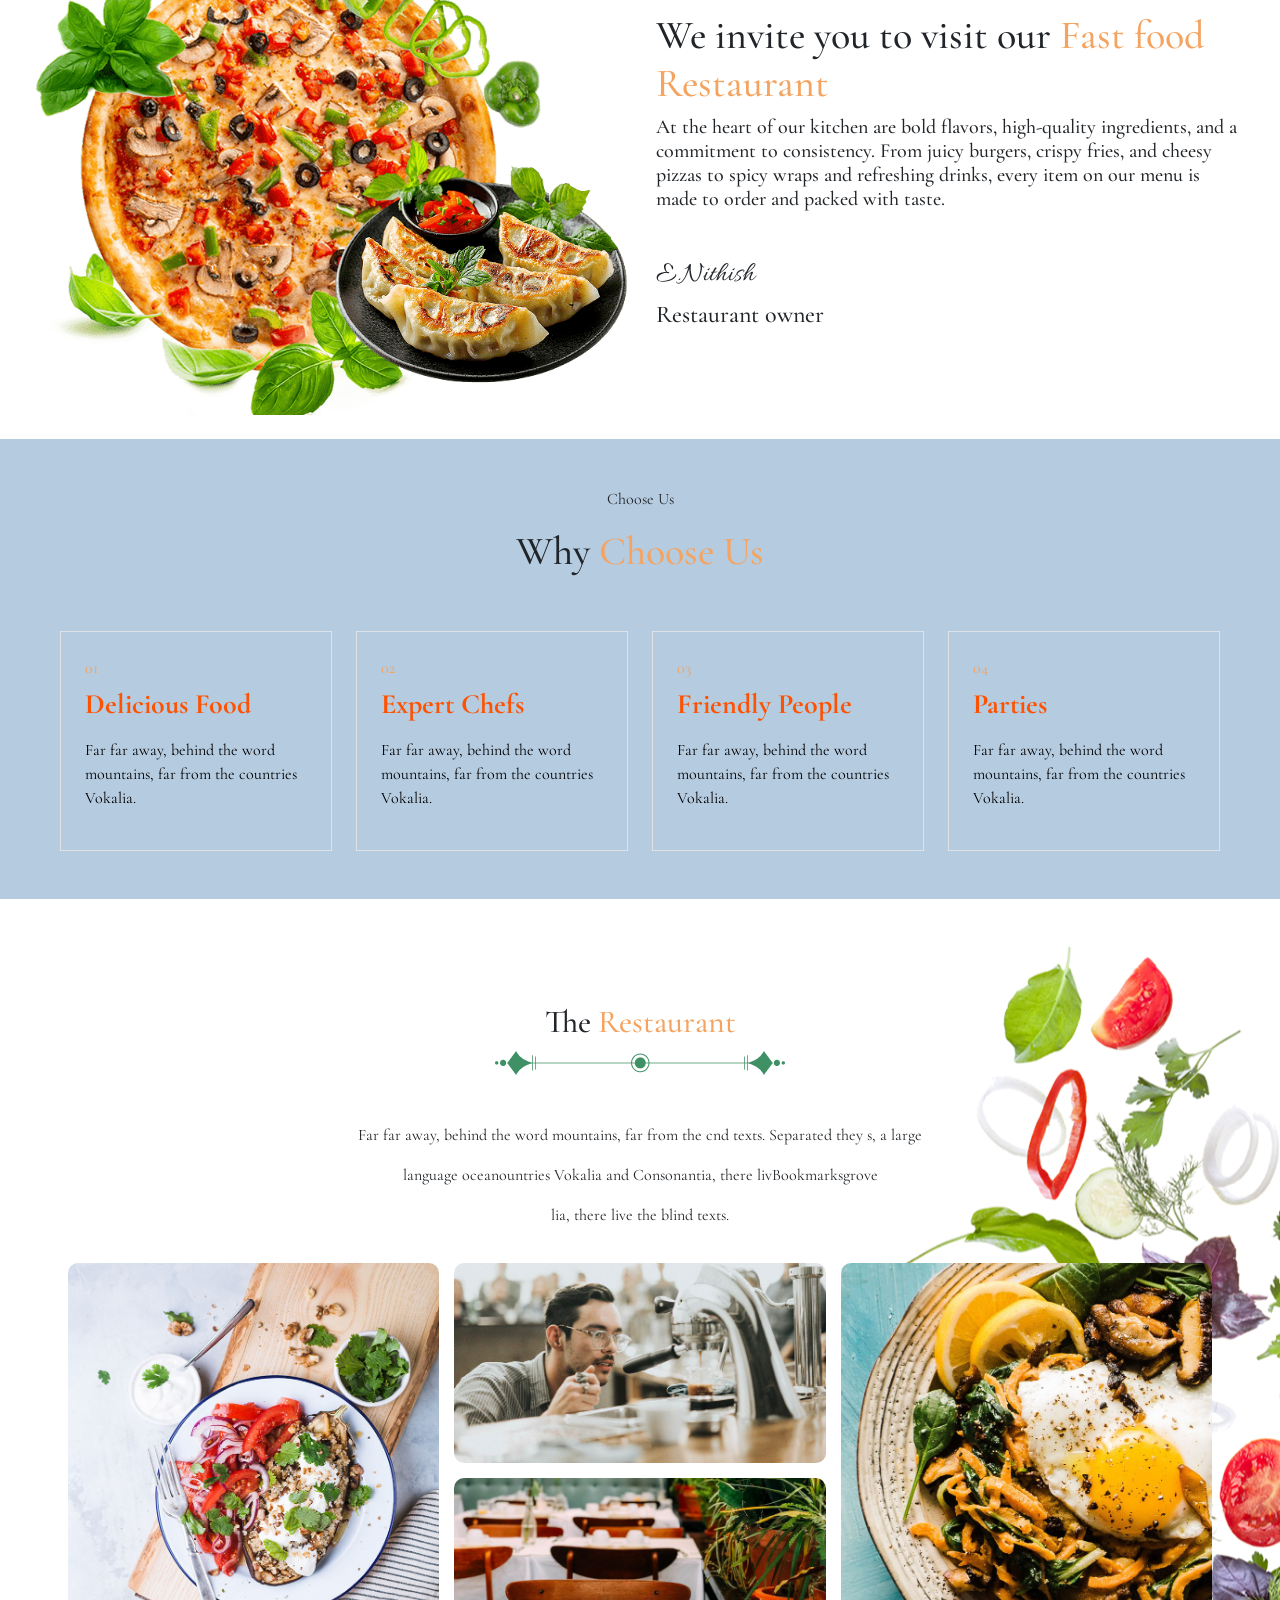
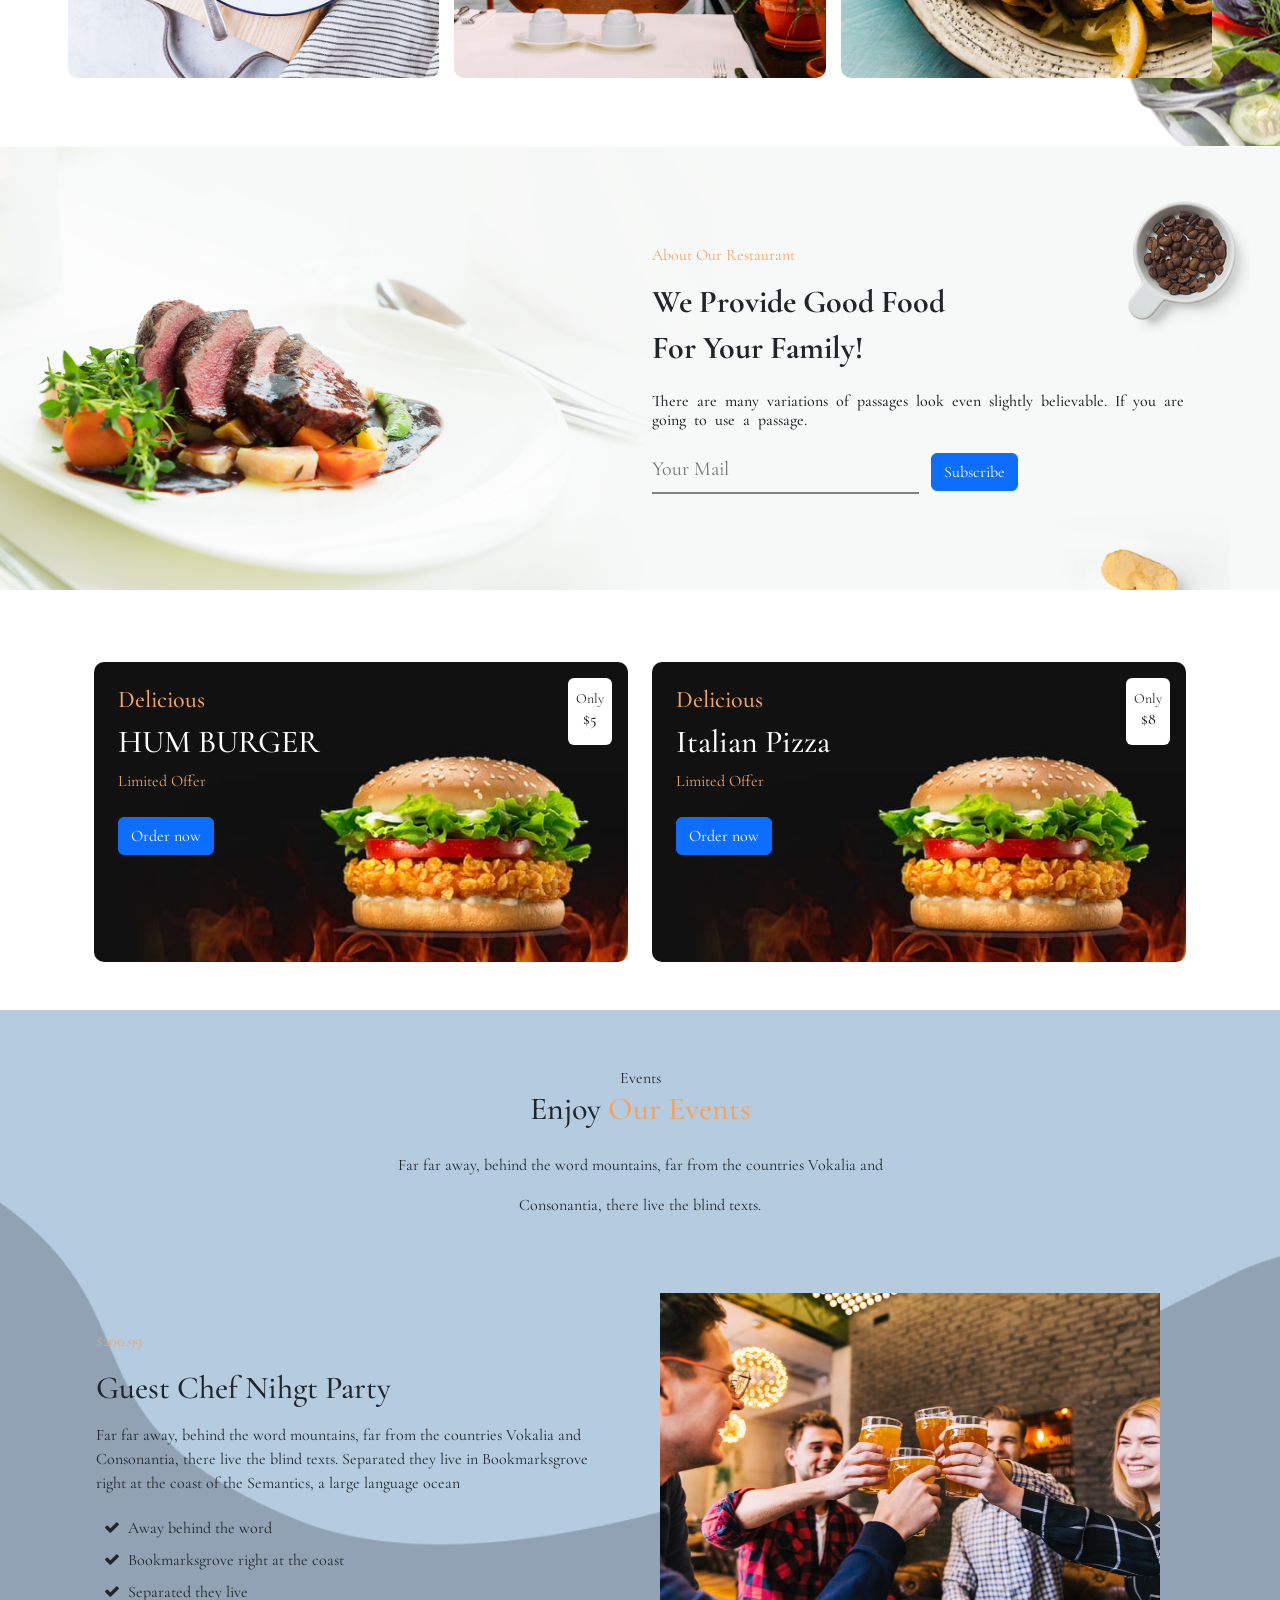
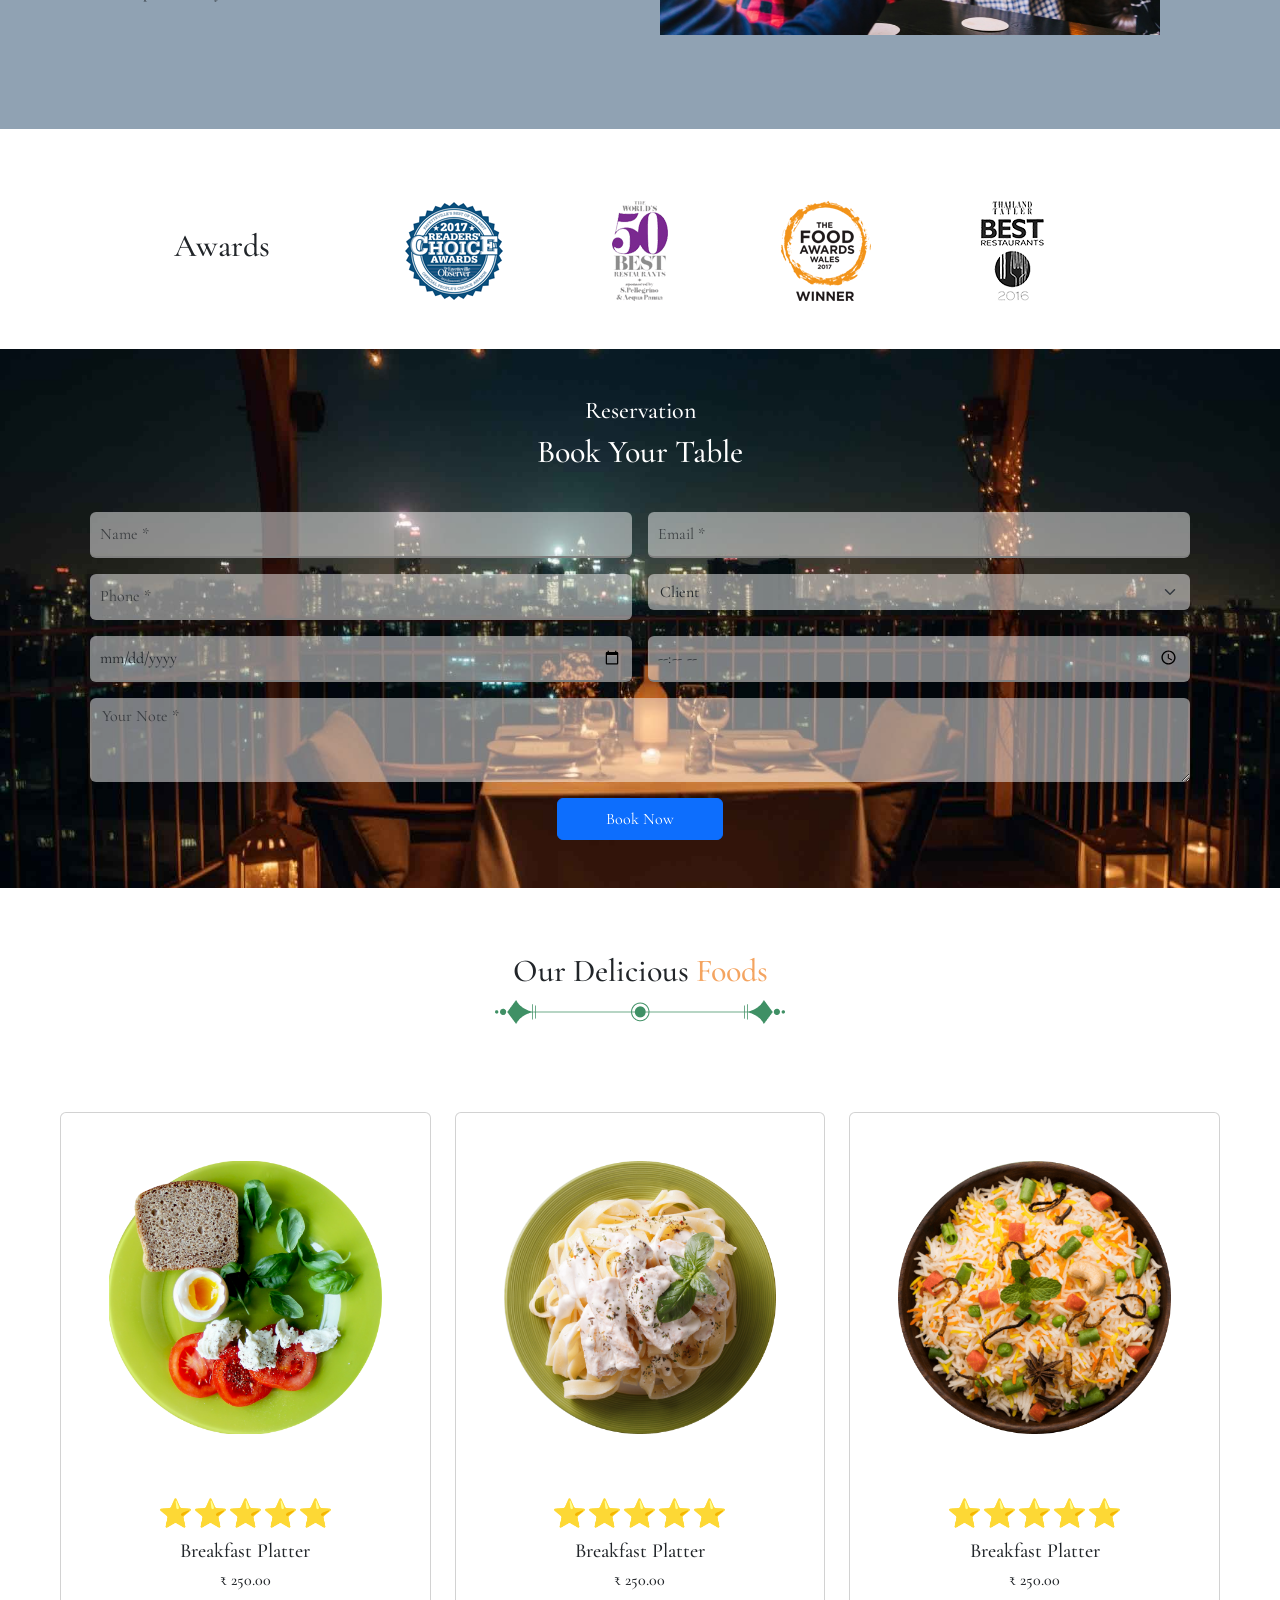
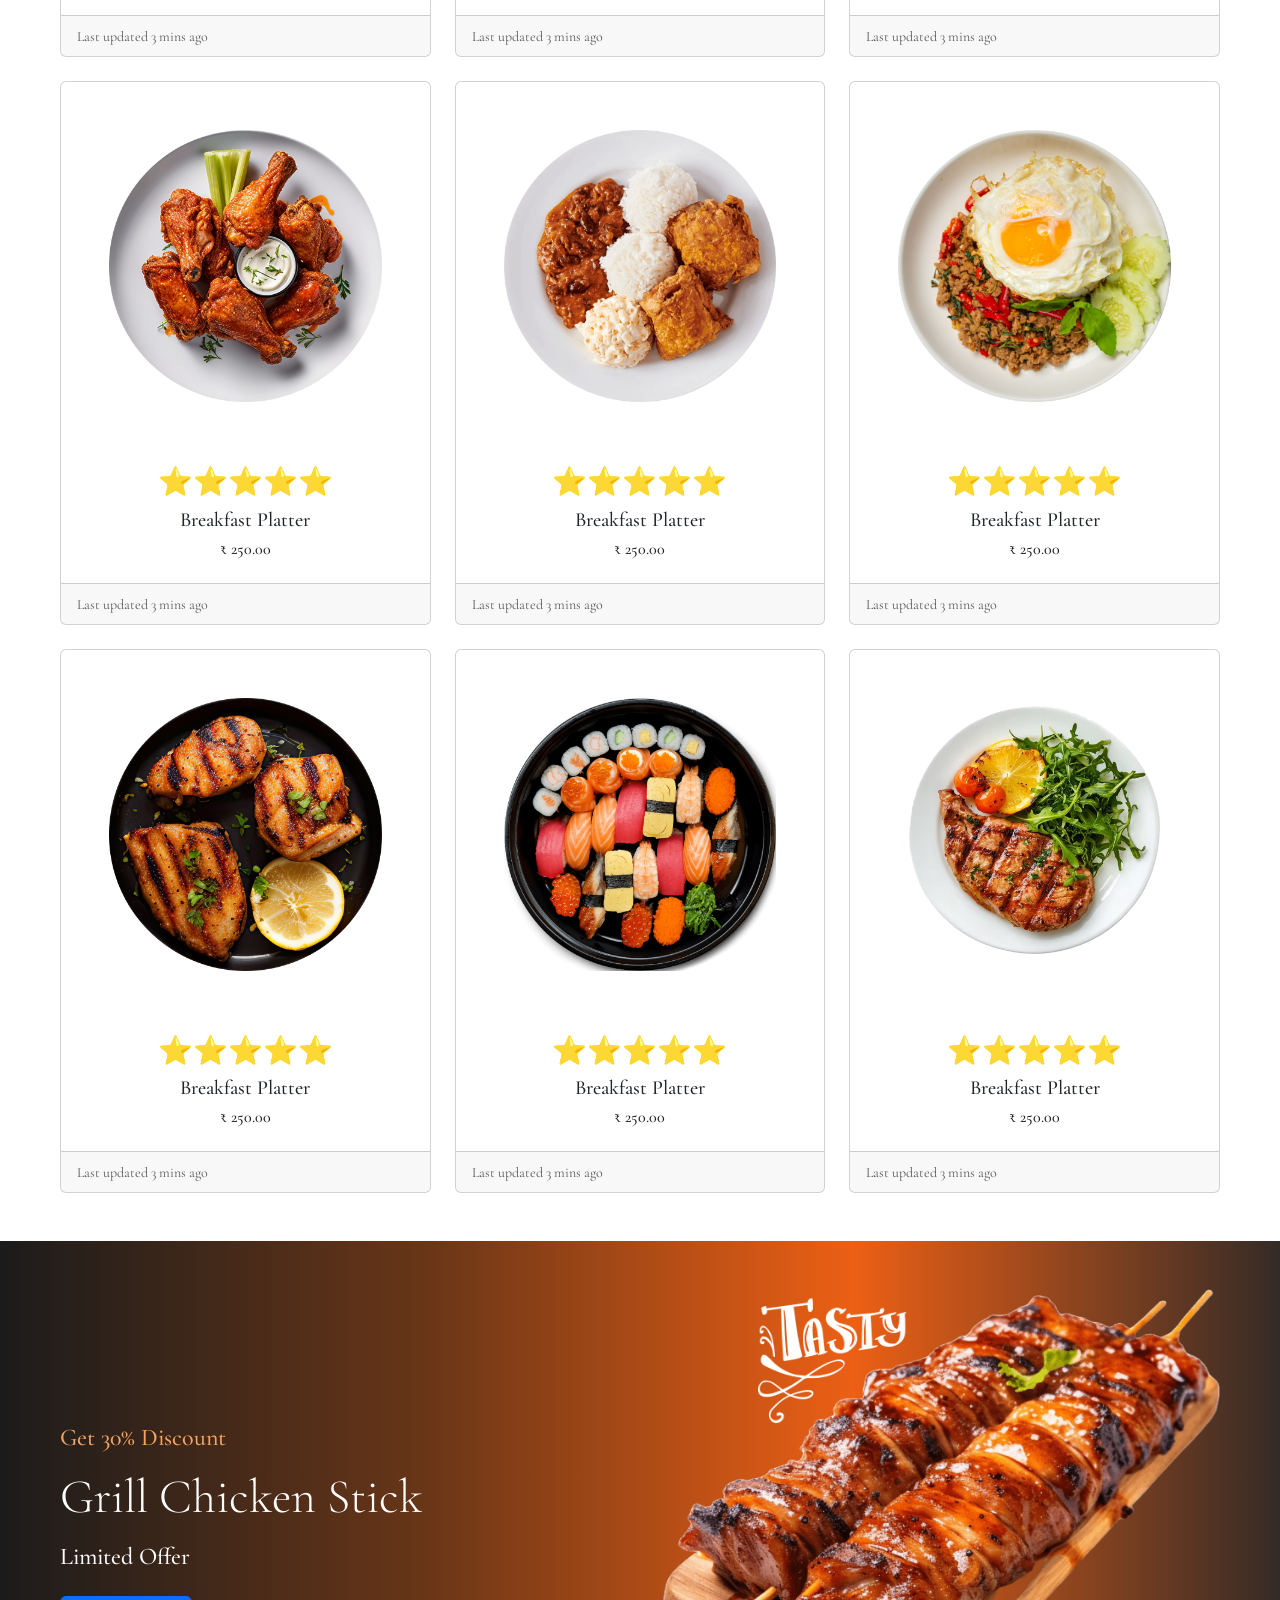
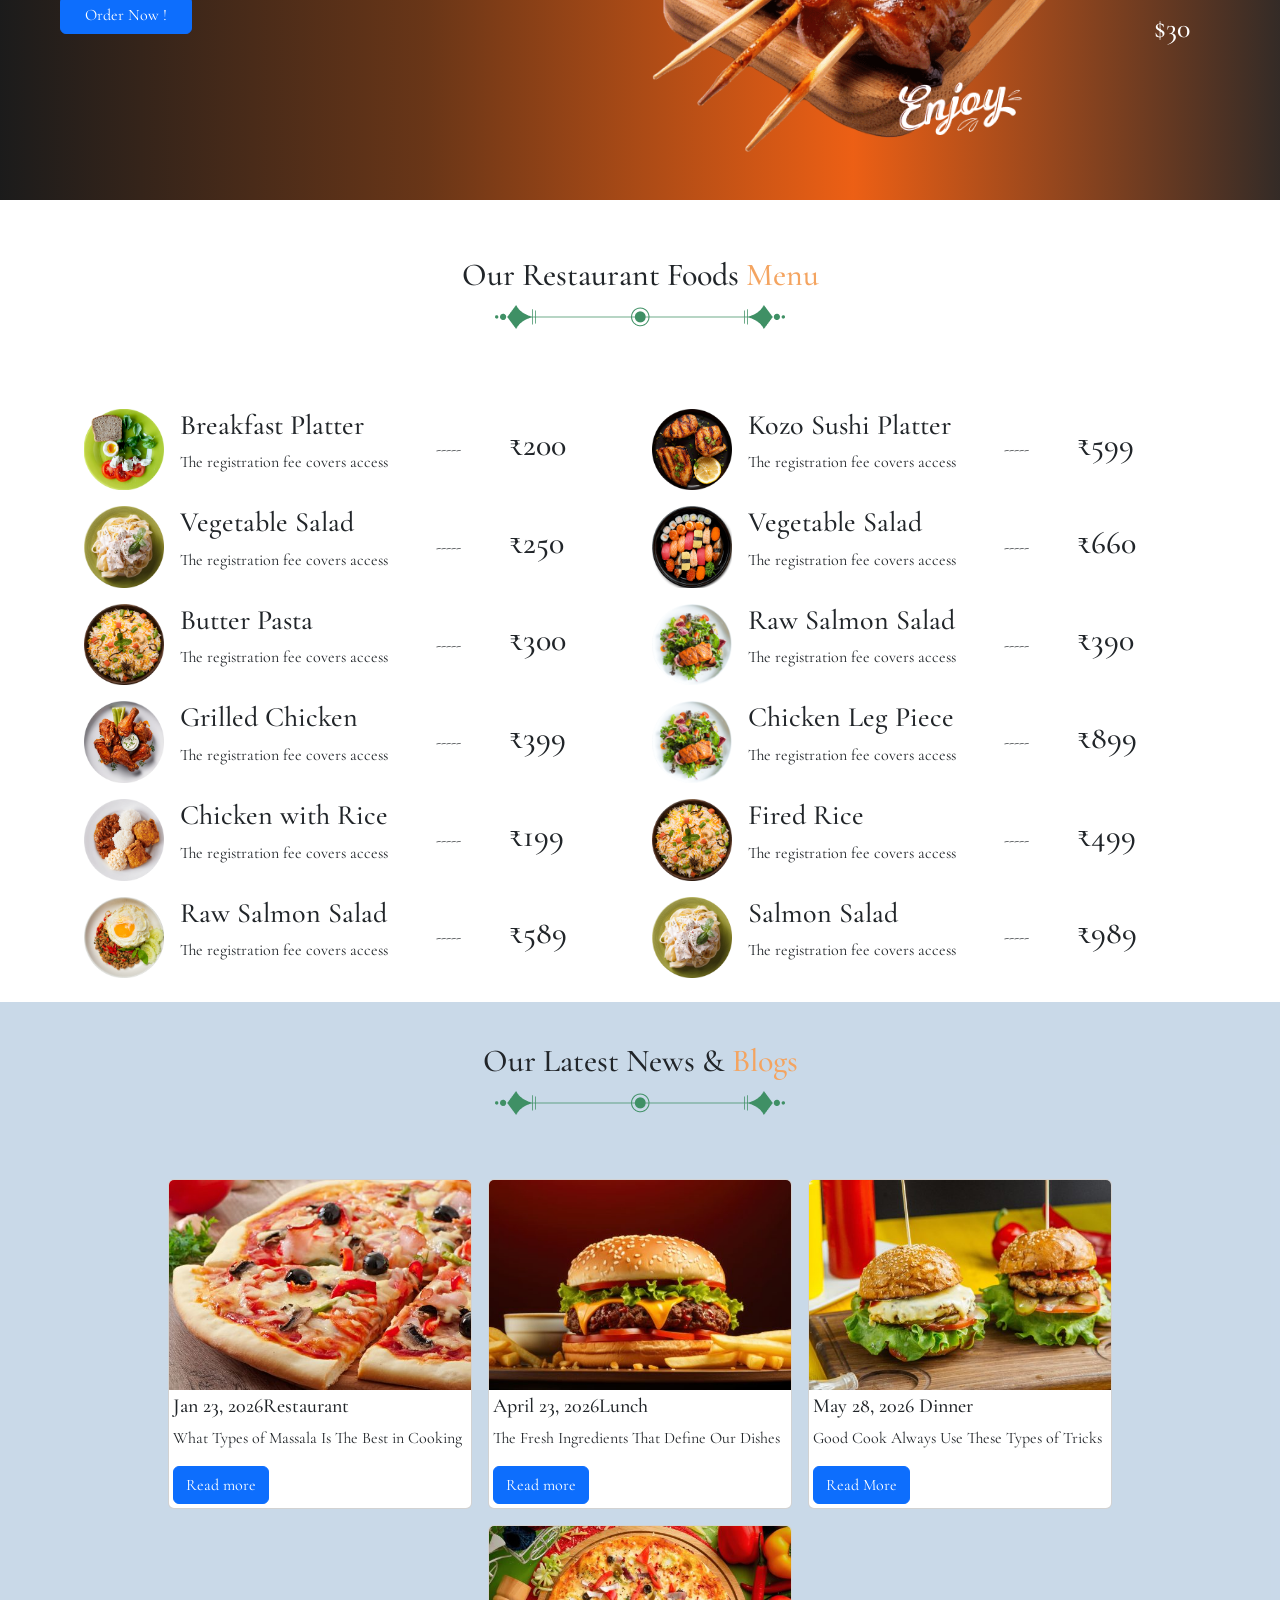
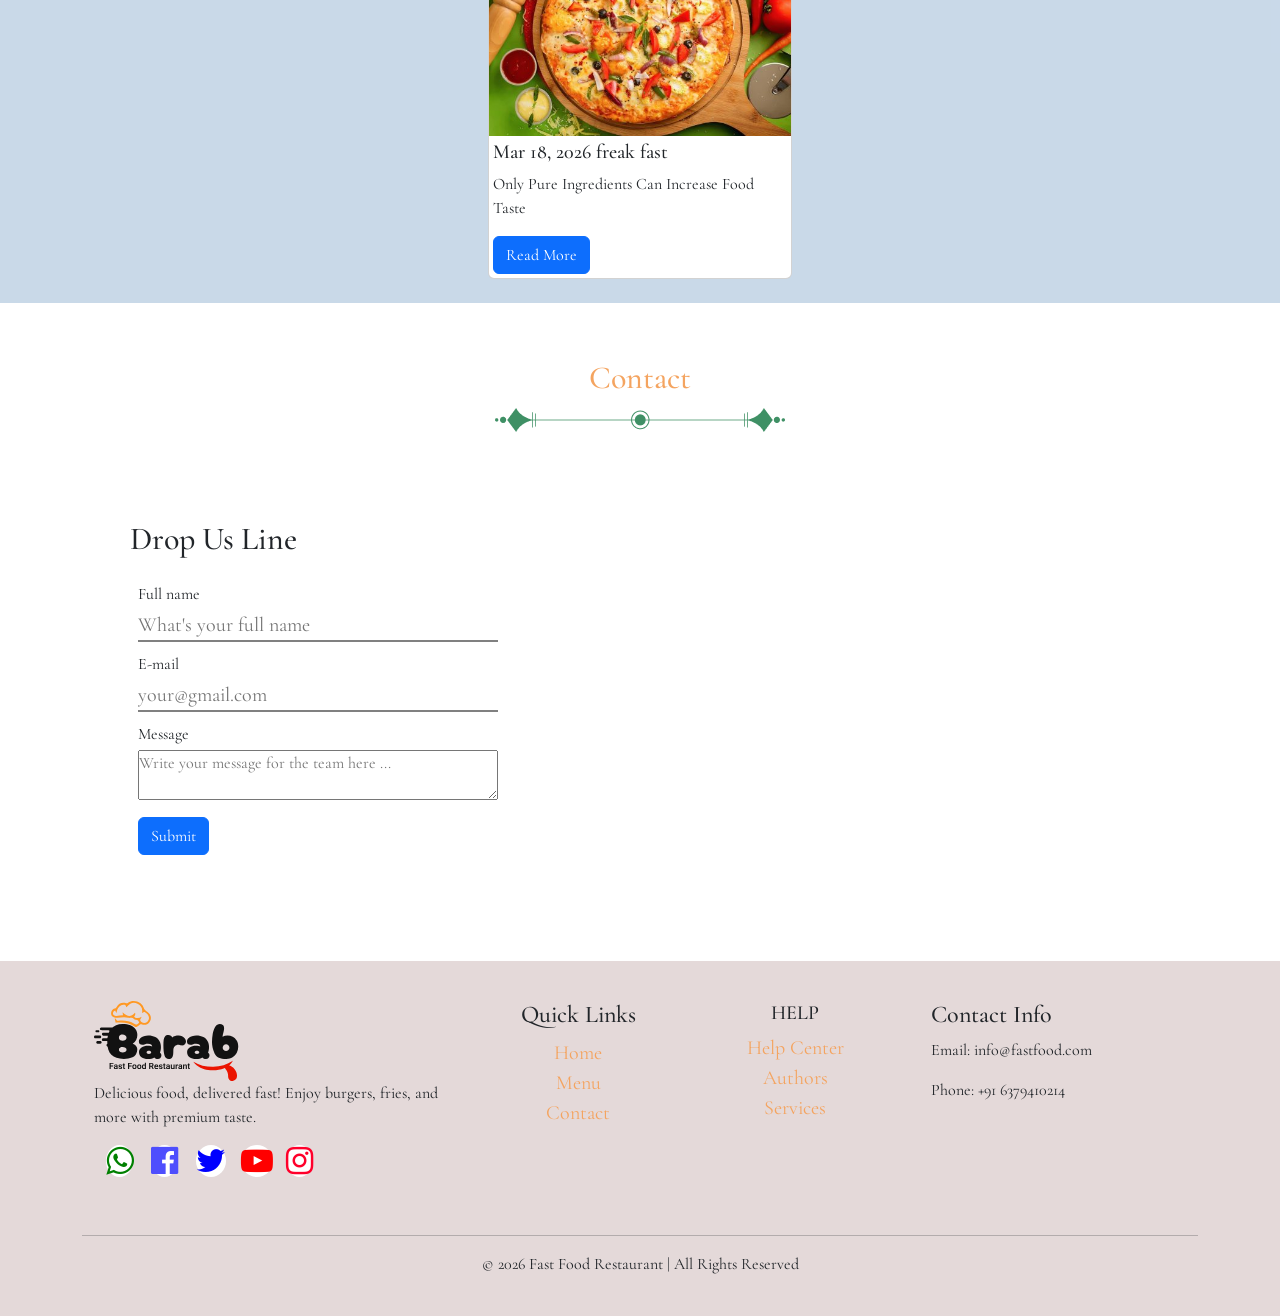
==== commit a04a9983: "img ./ changed" ====
--- a/index.html
+++ b/index.html
@@ -803,7 +803,7 @@
             <div class="col-md-6 d-flex flex-column gap-3 ">
                 <div class="col-md-12 ">
                     <div class="d-flex gap-3 ">
-                        <img src="./img/product_1.png" style="width: 80px;">
+                        <img src="./Img/product_1.png" style="width: 80px;">
                         <div class="d-flex gap-5 align-items-center hov-clr ">
                             <div>
                                 <h3>Breakfast Platter</h3>
@@ -816,7 +816,7 @@
                 </div>
                 <div class="col-md-12 ">
                     <div class="d-flex gap-3 ">
-                        <img src="./img/product_2.png" style="width: 80px;">
+                        <img src="./Img/product_2.png" style="width: 80px;">
                         <div class="d-flex gap-5 align-items-center hov-clr">
                             <div>
                                 <h3>Vegetable Salad</h3>
@@ -830,7 +830,7 @@
                 <div class="col-md-12 ">
 
                     <div class="d-flex gap-3 ">
-                        <img src="./img/product_3.png" style="width: 80px;">
+                        <img src="./Img/product_3.png" style="width: 80px;">
                         <div class="d-flex gap-5 align-items-center hov-clr ">
                             <div>
                                 <h3>Butter Pasta</h3>
@@ -843,7 +843,7 @@
                 </div>
                 <div class="col-md-12 ">
                     <div class="d-flex gap-3 ">
-                        <img src="./img/product_4.png" style="width: 80px;">
+                        <img src="./Img/product_4.png" style="width: 80px;">
                         <div class="d-flex gap-5 align-items-center hov-clr">
                             <div>
                                 <h3>Grilled Chicken</h3>
@@ -856,7 +856,7 @@
                 </div>
                 <div class="col-md-12 ">
                     <div class="d-flex gap-3 ">
-                        <img src="./img/product_5.png" style="width: 80px;">
+                        <img src="./Img/product_5.png" style="width: 80px;">
                         <div class="d-flex gap-5 align-items-center hov-clr">
                             <div>
                                 <h3>Chicken with Rice</h3>
@@ -869,7 +869,7 @@
                 </div>
                 <div class="col-md-12 ">
                     <div class="d-flex gap-3 ">
-                        <img src="./img/product_6.png" style="width: 80px;">
+                        <img src="./Img/product_6.png" style="width: 80px;">
                         <div class="d-flex gap-5 align-items-center hov-clr">
                             <div>
                                 <h3>Raw Salmon Salad</h3>
@@ -898,7 +898,7 @@
                 </div>
                 <div class="col-md-12 ">
                     <div class="d-flex gap-3 ">
-                        <img src="./img/product_8.png" style="width: 80px;">
+                        <img src="./Img/product_8.png" style="width: 80px;">
                         <div class="d-flex gap-5 align-items-center hov-clr">
                             <div>
                                 <h3>Vegetable Salad</h3>
@@ -911,7 +911,7 @@
                 </div>
                 <div class="col-md-12 ">
                     <div class="d-flex gap-3 ">
-                        <img src="./img/product_9.png" style="width: 80px;">
+                        <img src="./Img/product_9.png" style="width: 80px;">
                         <div class="d-flex gap-5 align-items-center hov-clr">
                             <div>
                                 <h3>Raw Salmon Salad</h3>
@@ -924,7 +924,7 @@
                 </div>
                 <div class="col-md-12 ">
                     <div class="d-flex gap-3 ">
-                        <img src="./img/product_11.png" style="width: 80px;">
+                        <img src="./Img/product_9.png" style="width: 80px;">
                         <div class="d-flex gap-5 align-items-center hov-clr">
                             <div>
                                 <h3>Chicken Leg Piece</h3>
@@ -937,7 +937,7 @@
                 </div>
                 <div class="col-md-12 ">
                     <div class="d-flex gap-3 ">
-                        <img src="./img/product_3.png" style="width: 80px;">
+                        <img src="./Img/product_3.png" style="width: 80px;">
                         <div class="d-flex gap-5 align-items-center hov-clr">
                             <div>
                                 <h3>Fired Rice</h3>
@@ -950,7 +950,7 @@
                 </div>
                 <div class="col-md-12 ">
                     <div class="d-flex gap-3 ">
-                        <img src="./img/product_2.png" style="width: 80px;">
+                        <img src="./Img/product_2.png" style="width: 80px;">
                         <div class="d-flex gap-5 align-items-center hov-clr">
                             <div>
                                 <h3>Salmon Salad</h3>
@@ -961,13 +961,6 @@
                         </div>
                     </div>
                 </div>
-
-
-
-
-
-
-
 
 
             </div>
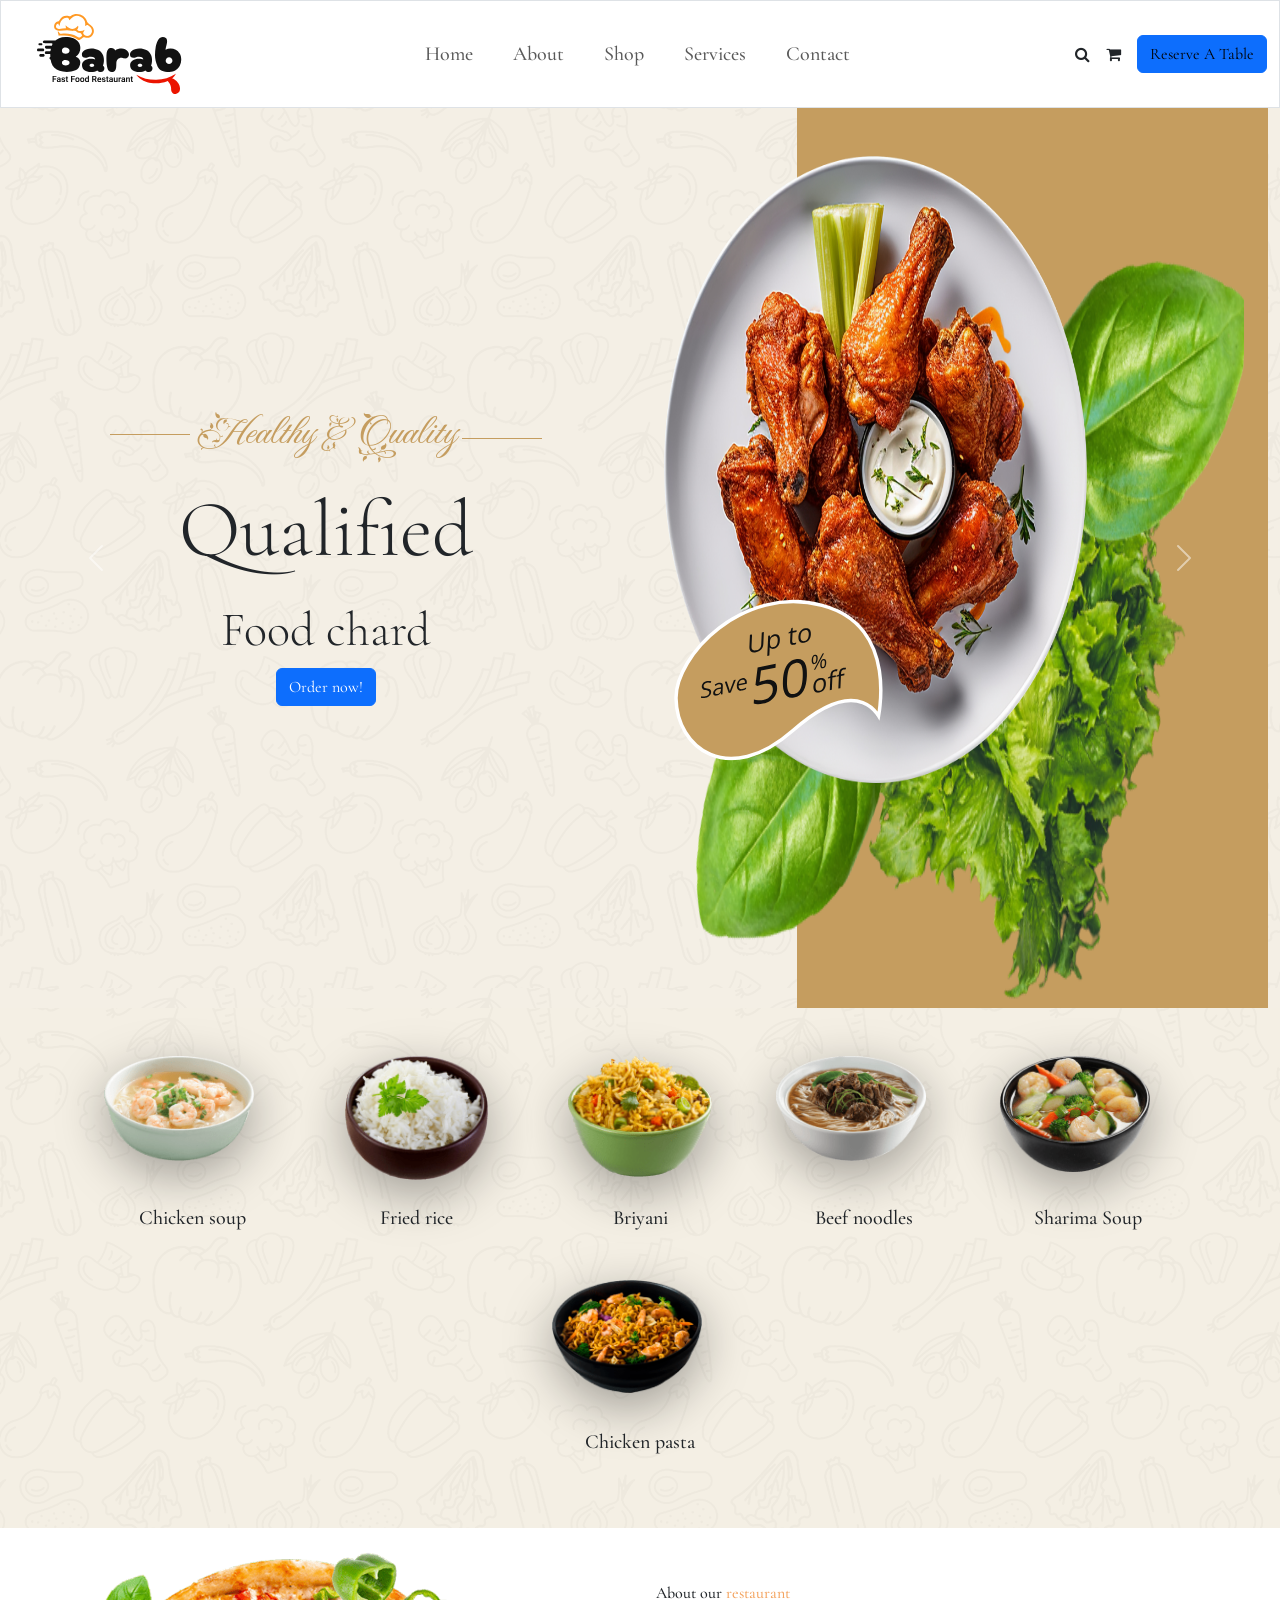
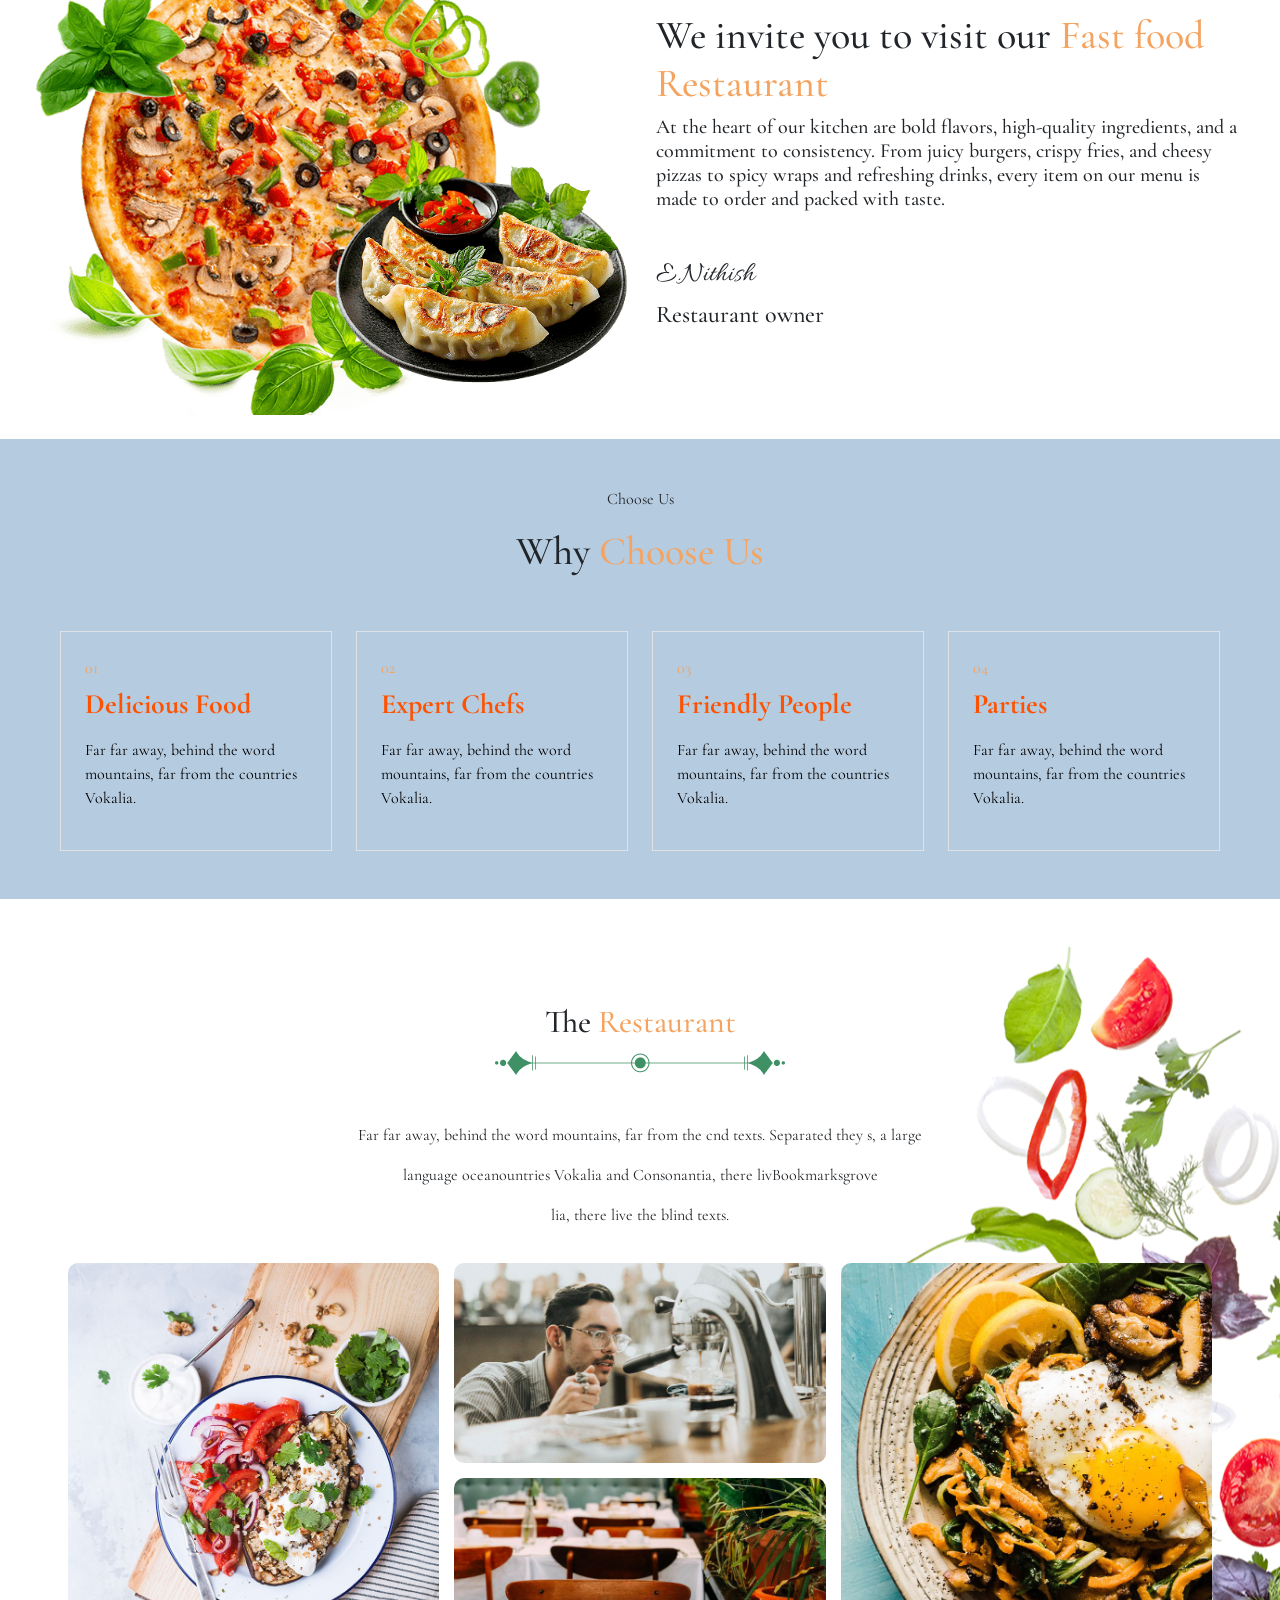
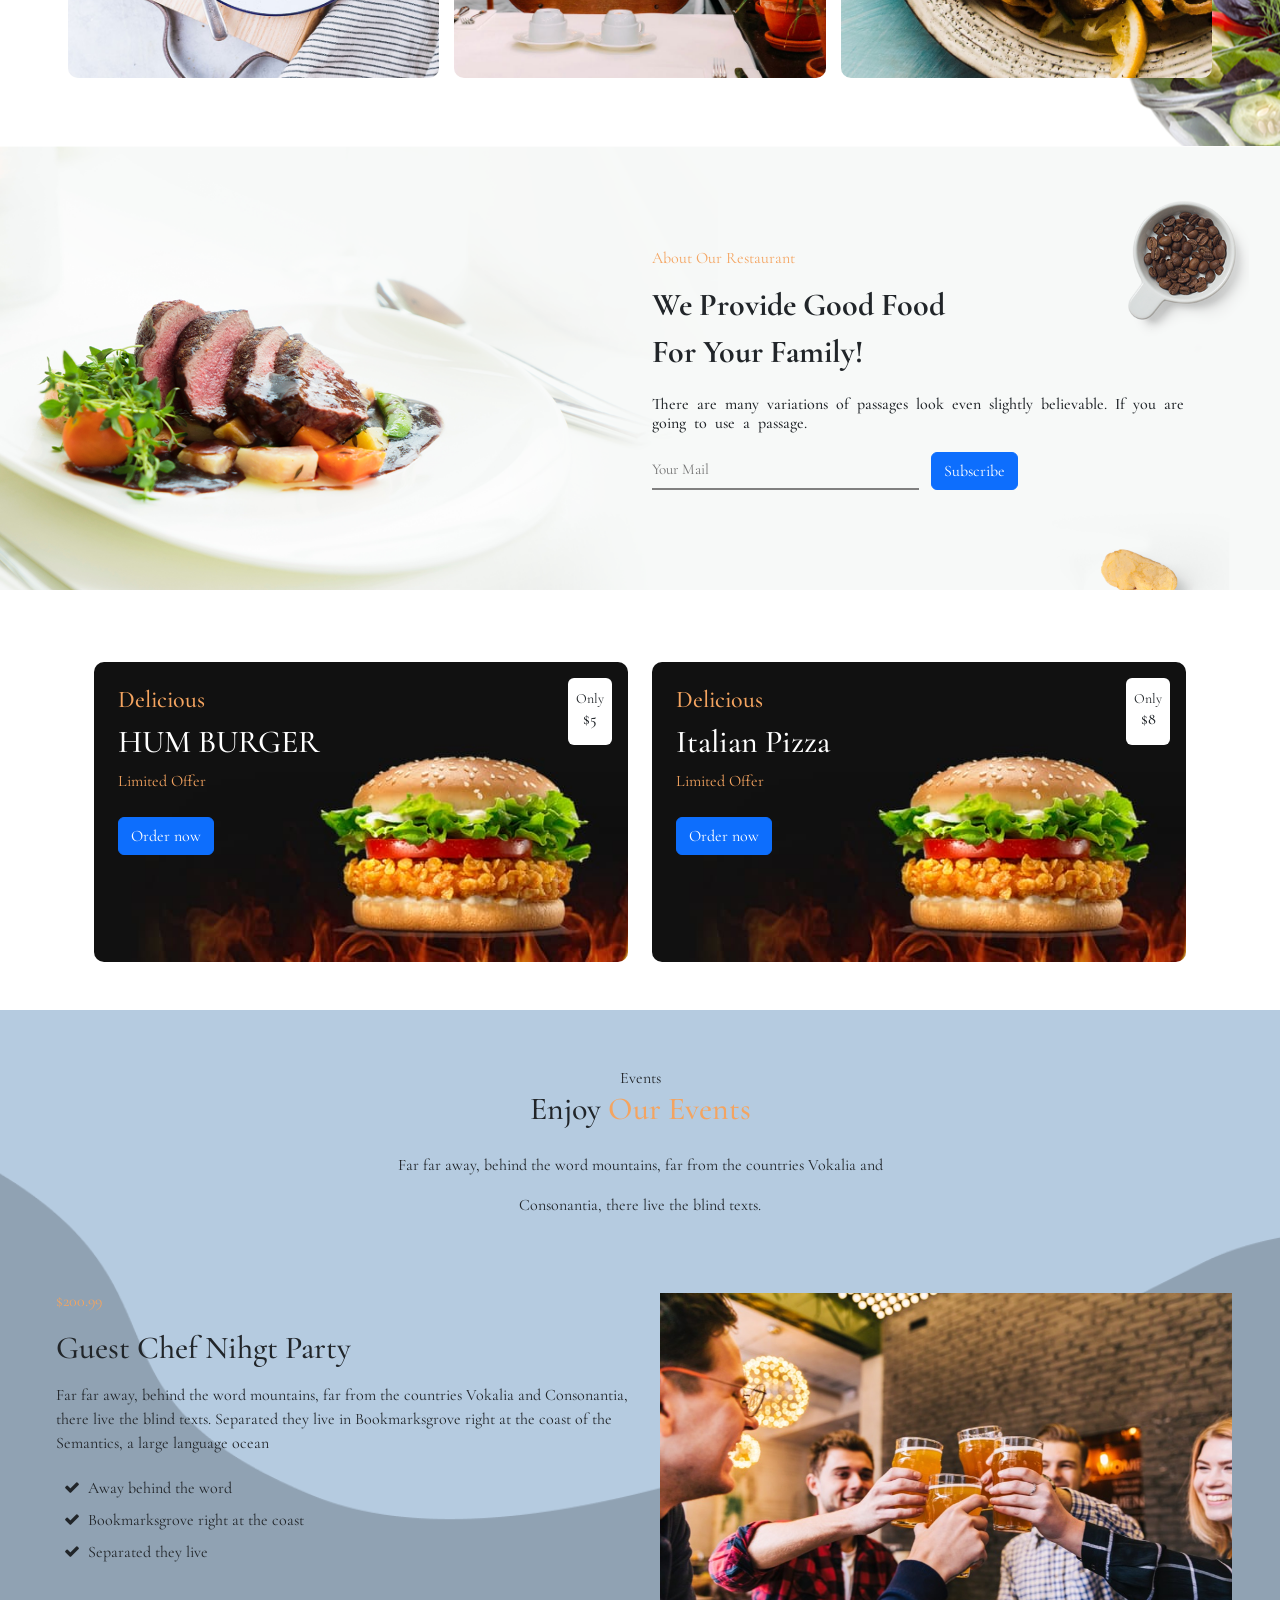
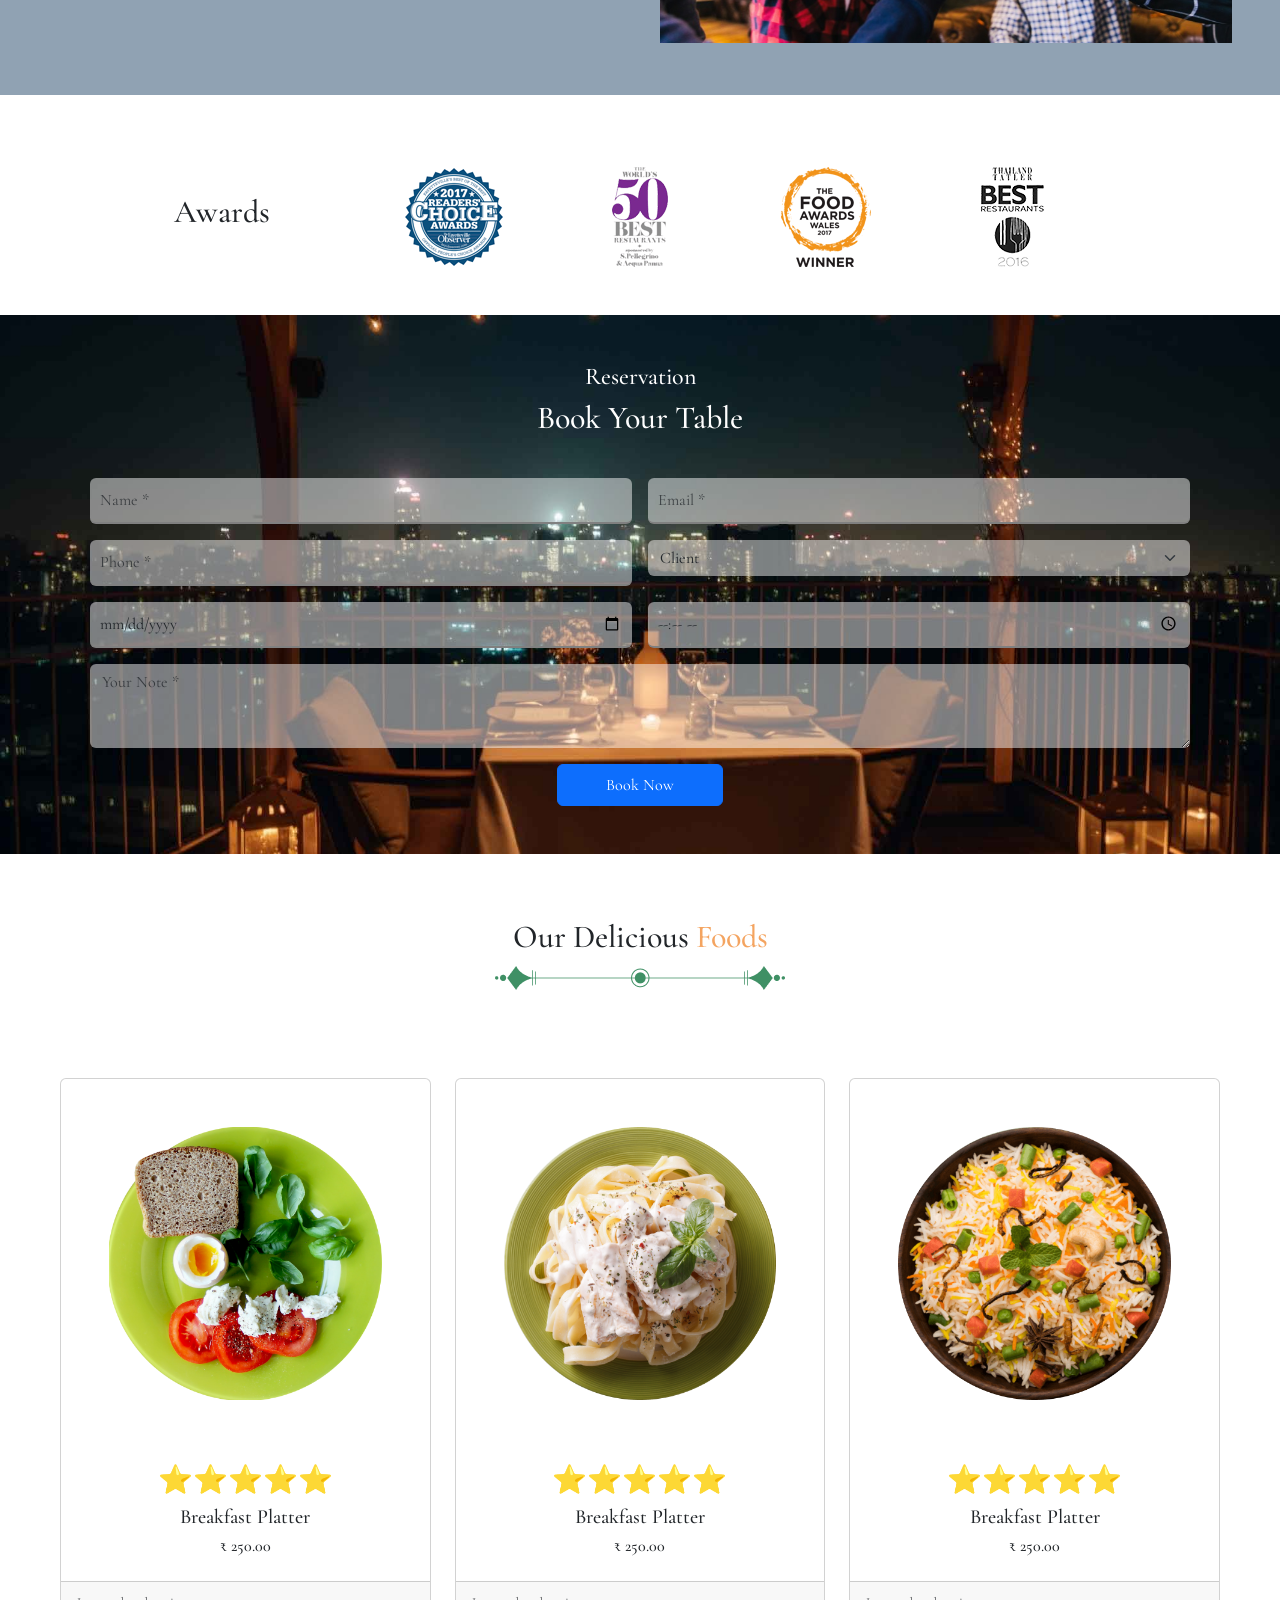
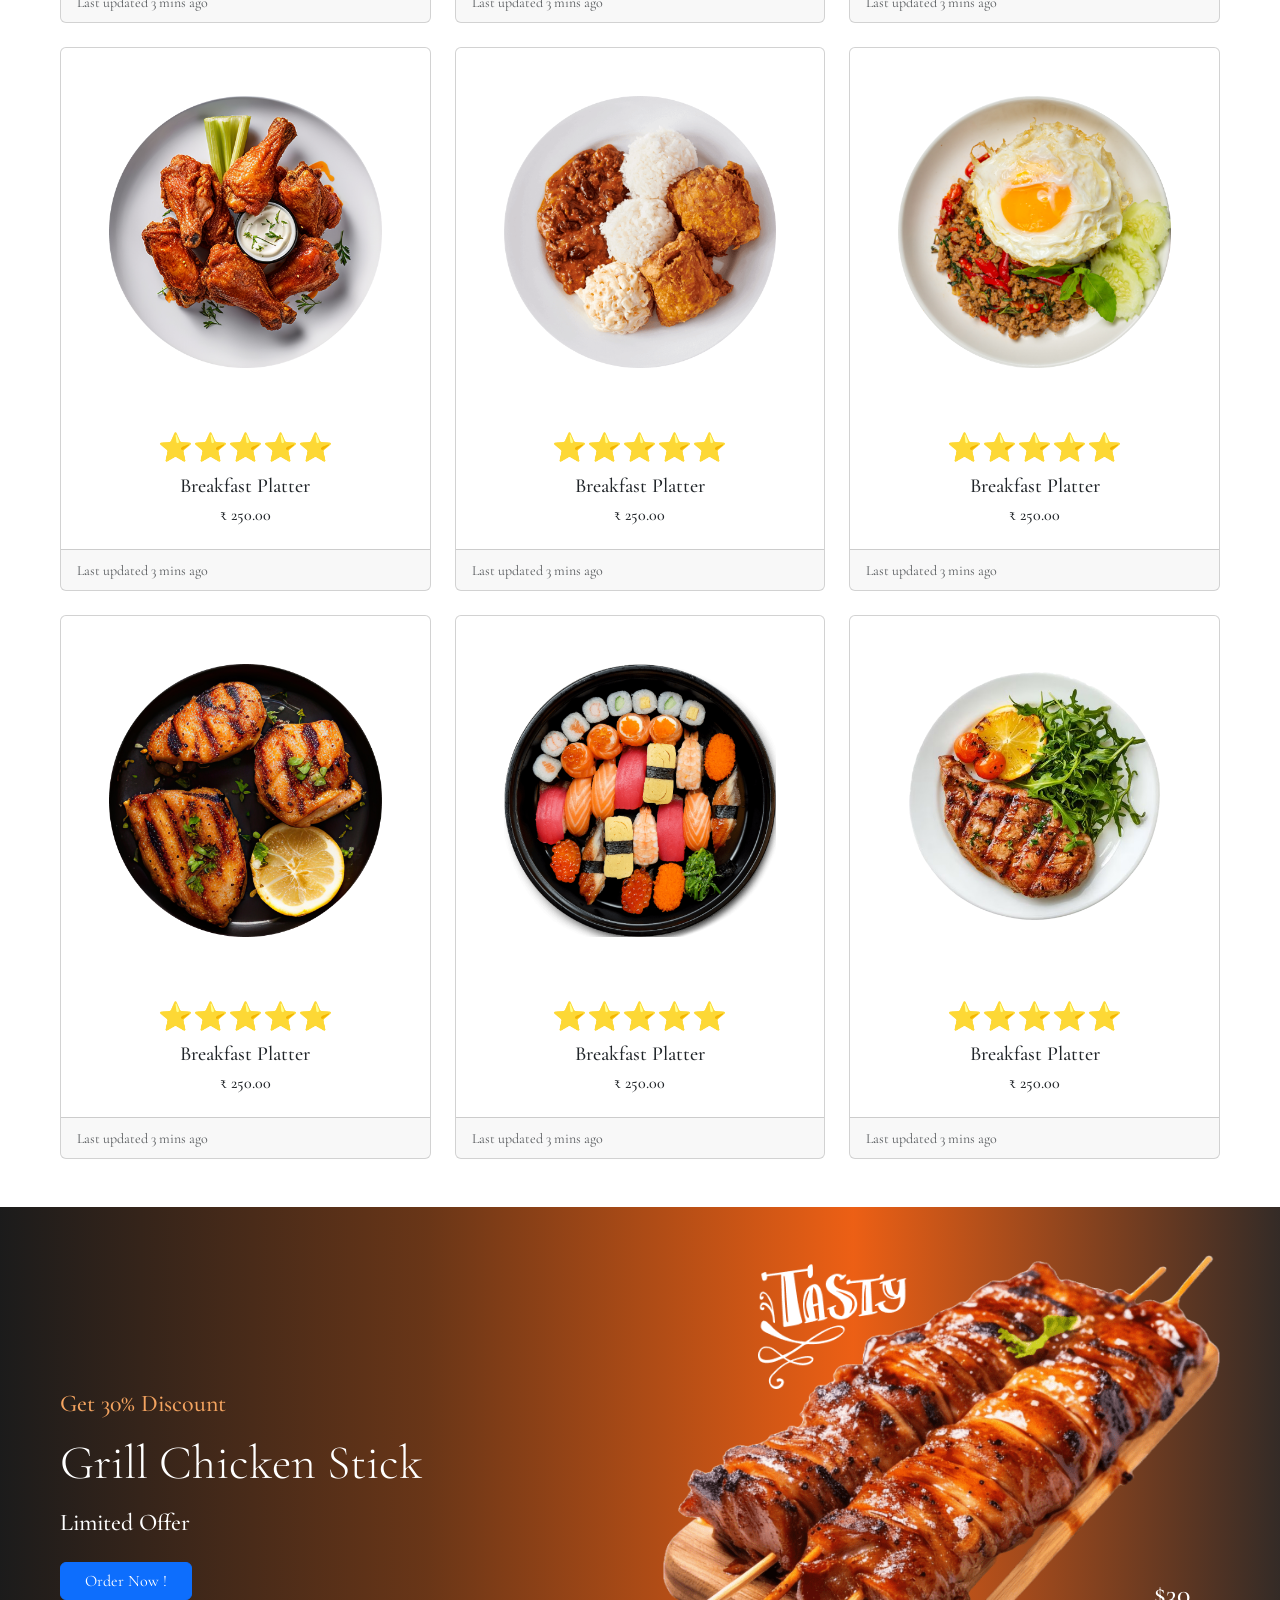
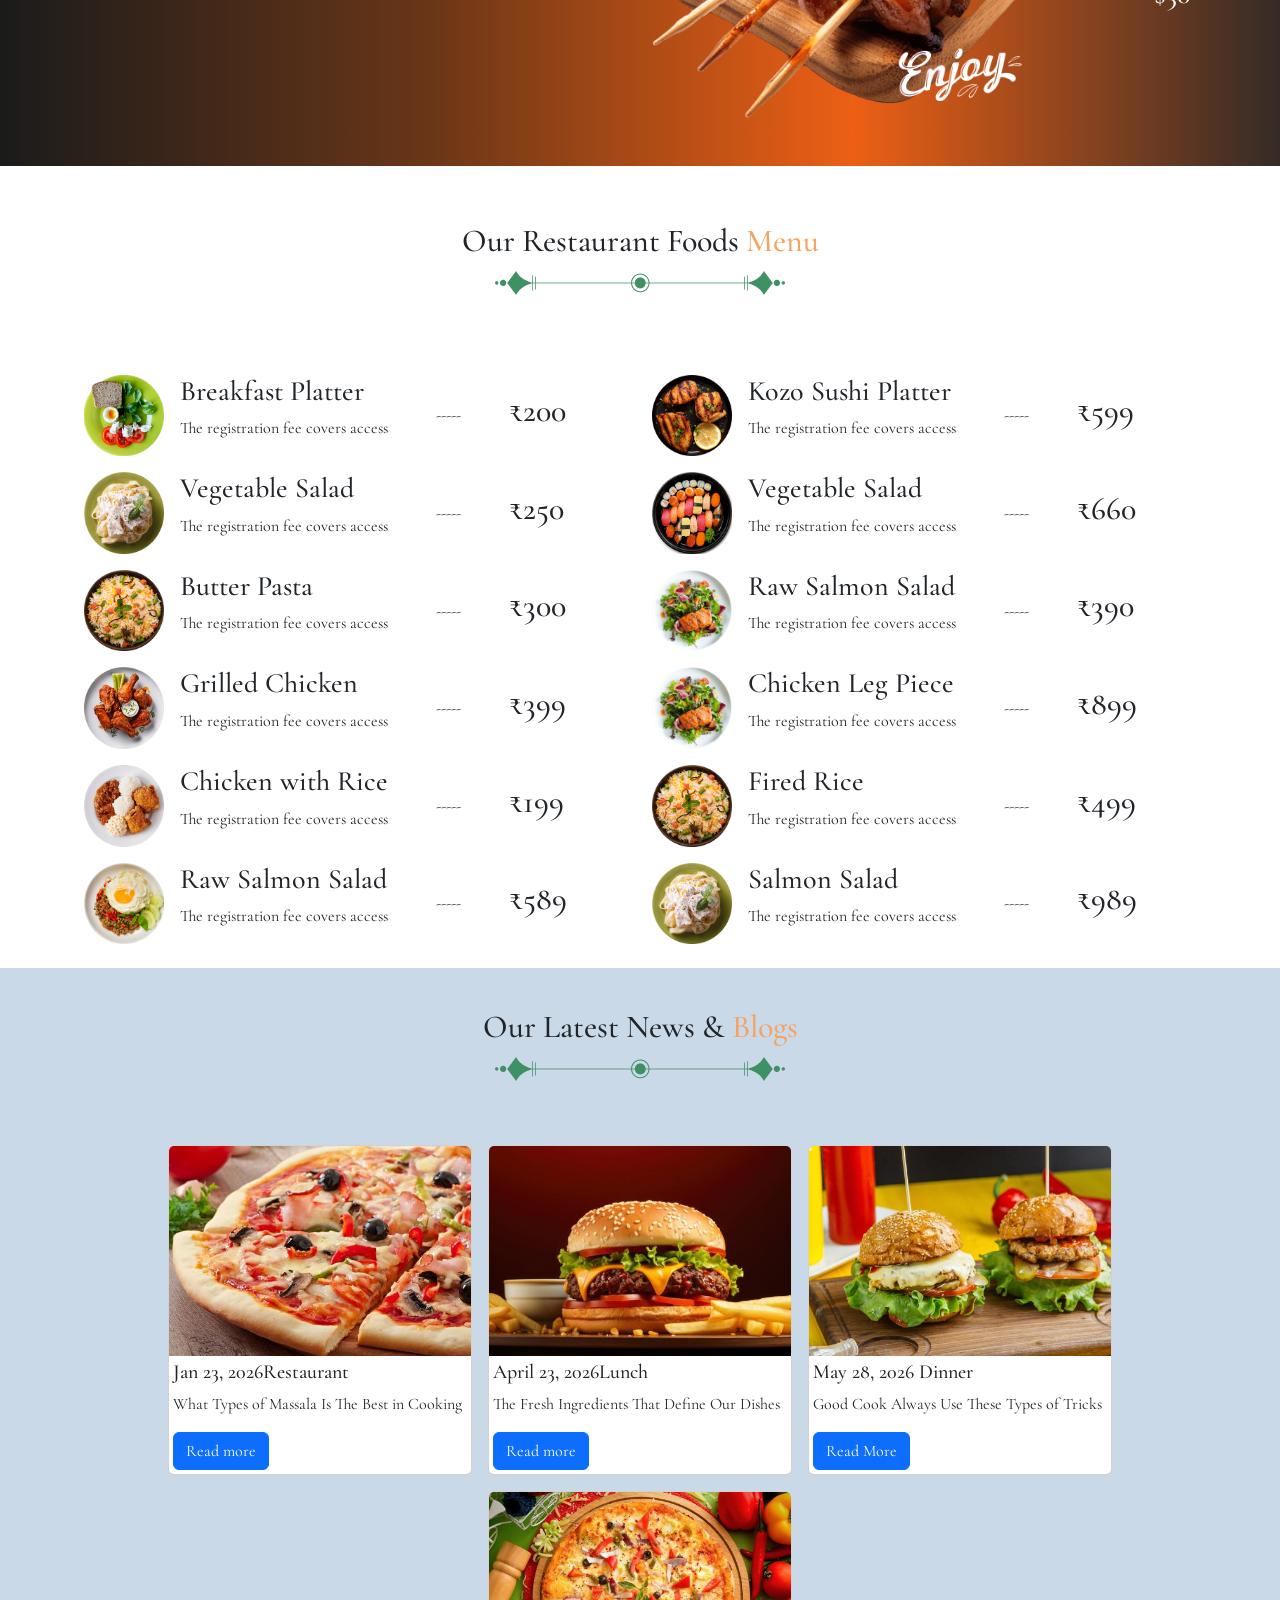
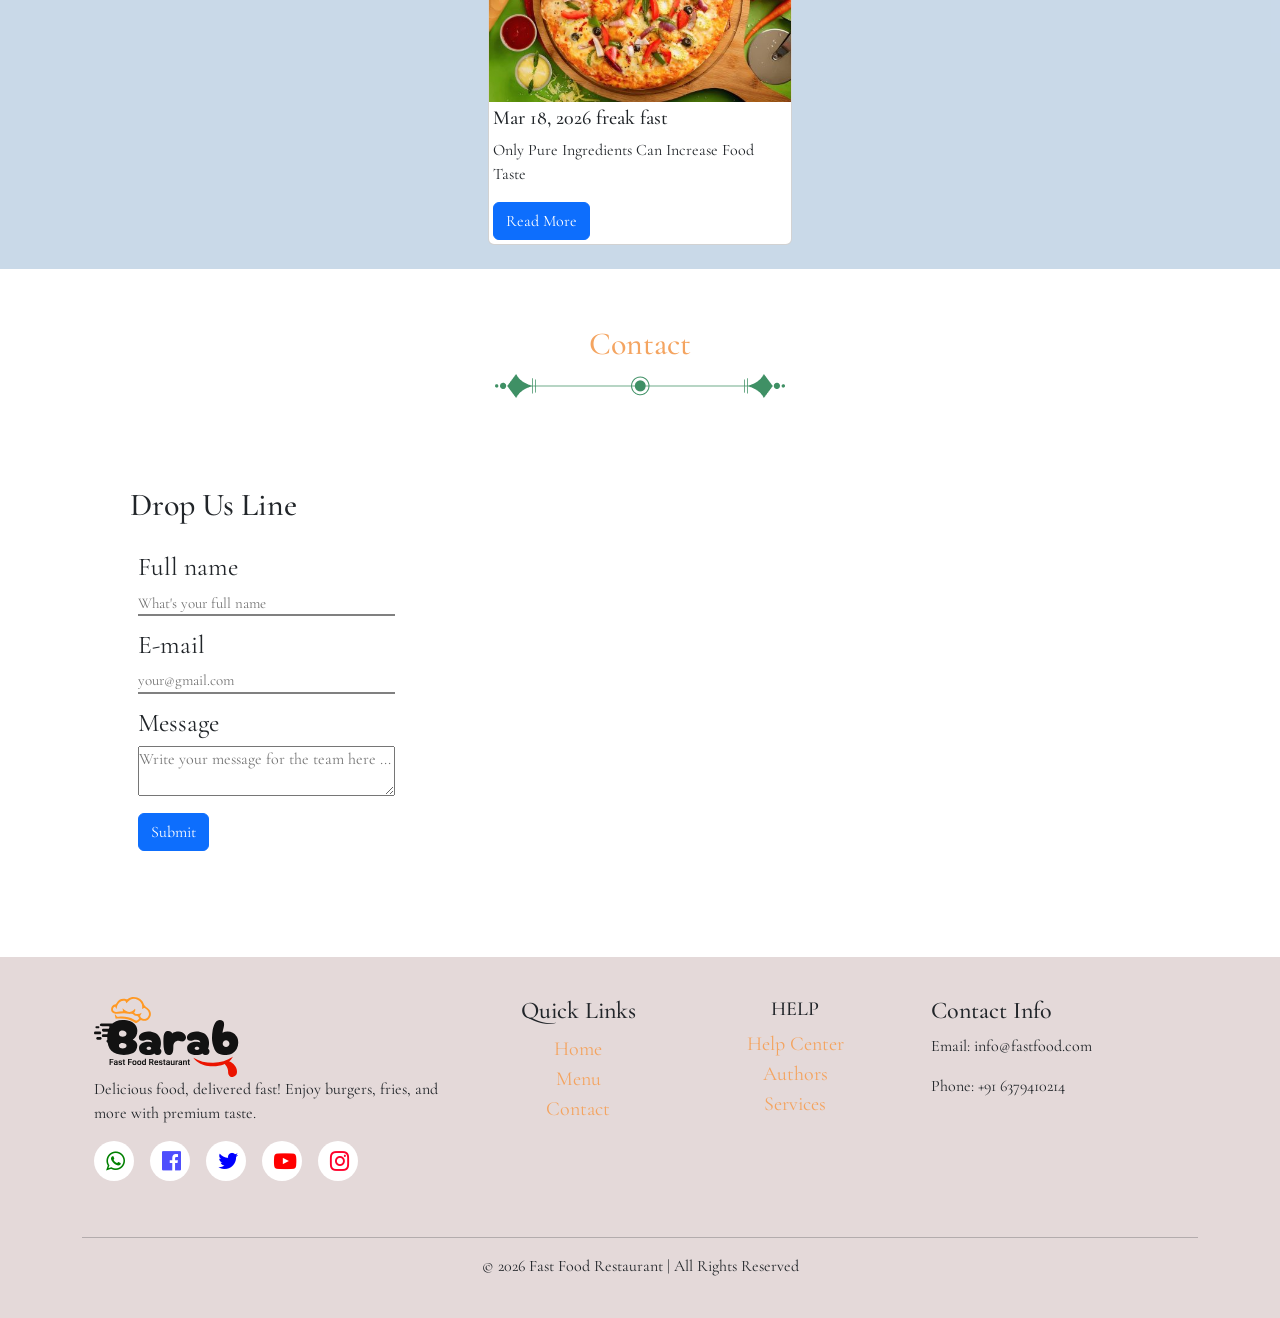
==== commit c8c5aad9: "event section responsive correction" ====
--- a/index.html
+++ b/index.html
@@ -22,6 +22,7 @@
     <!-- HEADER -->
 
     <nav class="navbar navbar-expand-lg bg-white sticky-top border">
+
         <div class="container-fluid">
 
             <!-- Logo -->
@@ -40,7 +41,7 @@
                 <!-- Menu -->
                 <ul class="navbar-nav mx-auto gap-4 h5">
                     <li class="nav-item">
-                        <a class="nav-link" href="./intex.html">Home</a>
+                        <a class="nav-link" href="./index.html">Home</a>
                     </li>
                     <li class="nav-item">
                         <a class="nav-link" href="./about.html">About</a>
@@ -460,7 +461,7 @@
     </div>
     <!-- Events -->
 
-    <div class="container-fliued p-5"
+    <div class="container-fluid p-5"
         style="background-image: url(./Img/ldp_shape-bg.png); background-position: bottom; background-repeat: no-repeat; background-size: cover; background-color:#B5CBE0;">
         <div class="row w-100 mt-2">
             <div class="col text-center">
@@ -475,8 +476,8 @@
         <div id="carouselExampleSlidesOnly" class="carousel slide" data-bs-ride="carousel">
             <div class="carousel-inner">
                 <div class="carousel-item active">
-                    <div class="row gap-3 mt-5">
-                        <div class="col-12 col-md-6  p-5" style="height: 400px;">
+                    <div class="row gap-3 mt-5 r-3">
+                        <div class="col-12 col-md-6 p-2" style="min-height: 300px">
                             <p class="clr-1">$200.99</p>
                             <h2>Guest Chef Nihgt Party</h2>
                             <p class="mt-3 ">Far far away, behind the word mountains, far from the countries Vokalia and
@@ -489,31 +490,30 @@
                                 coast</span><br>
                             <span><i class="fa fa-check p-2" aria-hidden="true"></i>Separated they live</span><br>
                         </div>
-                        <div class="col  p-1 mt-2">
-                            <div class="col"
-                                style="height: 350px; width: 500px; background-image: url(./Img/party_2.jpg); background-size: contain; background-repeat: no-repeat;">
-                            </div>
+                        <div class="col-12 col-md-6 p-1 mt-2">
+                            <div class="event-img"
+                                style="height: 350px; background-image: url(./Img/party_2.jpg); background-size: cover; background-repeat: no-repeat;">
+                            </div>
+                            
                         </div>
                     </div>
                 </div>
                 <div class="carousel-item">
-                    <div class="row gap-3 mt-5 p-4" style="flex-direction: row-reverse;">
-                        <div class="col-12 col-md-6  p-5" style="height: 400px;">
+                    <div class="row gap-3 mt-5 r-3 p-4 flex-md-row-reverse " >
+                        <div class="col-12 col-md-6 p-2" style="min-height: 300px">
                             <p class="clr-1">$200.99</p>
                             <h2>Birthday Party</h2>
                             <p class="mt-3">Far far away, behind the word mountains, far from the countries Vokalia and
-                                Consonantia,
-                                there live the blind texts. Separated they live in Bookmarksgrove right at the coast of
-                                the
-                                Semantics, a large language ocean</p>
+                                Consonantia,there live the blind texts. Separated they live in Bookmarksgrove right at
+                                the coast of the Semantics, a large language ocean</p>
                             <span><i class="fa fa-check p-2" aria-hidden="true"></i>Away behind the word</span><br>
                             <span><i class="fa fa-check p-2" aria-hidden="true"></i>Bookmarksgrove right at the
                                 coast</span><br>
                             <span><i class="fa fa-check p-2" aria-hidden="true"></i>Separated they live</span><br>
                         </div>
-                        <div class="col  p-1 mt-2">
-                            <div class="col border"
-                                style="height: 350px; background-image: url(./Img/party_1.jpg); background-size: cover; background-repeat: no-repeat;">
+                        <div class="col-12 col-md-6 p-1 mt-2">
+                            <div class=" event-img"
+                                style="height: 350px;   background-image: url(./Img/party_1.jpg); background-size: cover; background-repeat: no-repeat;">
                             </div>
                         </div>
                     </div>
@@ -1171,7 +1171,7 @@
 
     <script src="https://cdn.jsdelivr.net/npm/bootstrap@5.3.8/dist/js/bootstrap.bundle.min.js"
         integrity="sha384-FKyoEForCGlyvwx9Hj09JcYn3nv7wiPVlz7YYwJrWVcXK/BmnVDxM+D2scQbITxI" crossorigin="anonymous">
-    </script>
+        </script>
     <script src="https://unpkg.com/aos@2.3.4/dist/aos.js"></script>
 
     <script>
--- a/css/global.css
+++ b/css/global.css
@@ -11,6 +11,8 @@
     margin: 0;
     padding: 0;
     box-sizing: border-box;
+    /* outline: 1px solid red; */
+    /* max-width: 100%; */
 }
 
 .hero-1,
@@ -18,6 +20,7 @@
     background-image: url(../Img/hero_bg_1.png);
     background-color: #F4EFE4;
 }
+
 
 .clr {
     color: white;
@@ -71,7 +74,6 @@
     height: 100%;
     object-fit: cover;
     border-radius: 10px;
-
 }
 
 .item {
@@ -148,8 +150,12 @@
     background: none;
     border: none;
     border-bottom: 2px solid gray;
-    padding-right: 30px;
-    font-size: 20px;
+    padding-right: 80px;
+    font-size: 15px;
+}
+.lap {
+    margin-bottom: 4px;
+    font-size: 1.6rem;
 }
 
 /* Offer */
@@ -253,7 +259,7 @@
 }
 
 .container-fluid {
-    overflow: hidden;
+    overflow: visible;
 }
 
 .row {
@@ -266,13 +272,13 @@
 
 /* contact */
 
-.lap {
-    margin-bottom: 4px;
-}
+
 
 .in {
     margin-bottom: 10px;
-    width: 40vh;
+    /* width: 40vh; */
+    width: 100%;
+    max-width: 400px;
 
 }
 
@@ -297,11 +303,17 @@
 .footer a:hover {
     color: orange;
 }
-
+.bod{
+    height: 40px;
+    width: 40px;
+     border-radius: 50%;
+    background-color: white;
+    display: grid;
+    place-items: center;
+
+}
 .bod i {
-    font-size: 2rem;
-    border-radius: 60%;
-    background-color: white;
+    font-size: 1.4rem;
     color: green;
 }
 
@@ -374,6 +386,13 @@
     filter: drop-shadow(0px 25px 35px rgba(0, 0, 0, 0.5));
 }
 
+.r-3{
+    display: flex;
+    flex-wrap: nowrap;
+}
+.f-size{
+    font-size: 4rem;
+}
 
 
 
@@ -390,11 +409,52 @@
         grid-row: span 1;
         /* reset */
     }
+
+    .hov-clr {
+        flex-direction: column !important;
+        align-items: flex-start !important;
+        gap: 5px !important;
+    }
+
+    .hero-1 .row {
+        flex-direction: column;
+        text-align: center;
+        gap: 20px;
+    }
+
+    .hero-1 .col {
+        width: 100%;
+    }
+
+    .event-img {
+        width: 100%;
+        height: 300px;
+        background-size: cover;
+        background-position: center;
+    }
+    .r-3{
+    display: flex;
+    flex-wrap: wrap;
+}
+.f-size{
+    font-size: 2rem;
+}
+.lap {
+    margin-bottom: 4px;
+    font-size: 1.5rem;
+}
+
 }
 
 @media (max-width: 480px) {
     .gallery {
         grid-template-columns: 1fr;
+    }
+
+    .gallery {
+        display: grid;
+        grid-template-columns: repeat(auto-fit, minmax(250px, 1fr));
+        gap: 10px;
     }
 
     .item1,
